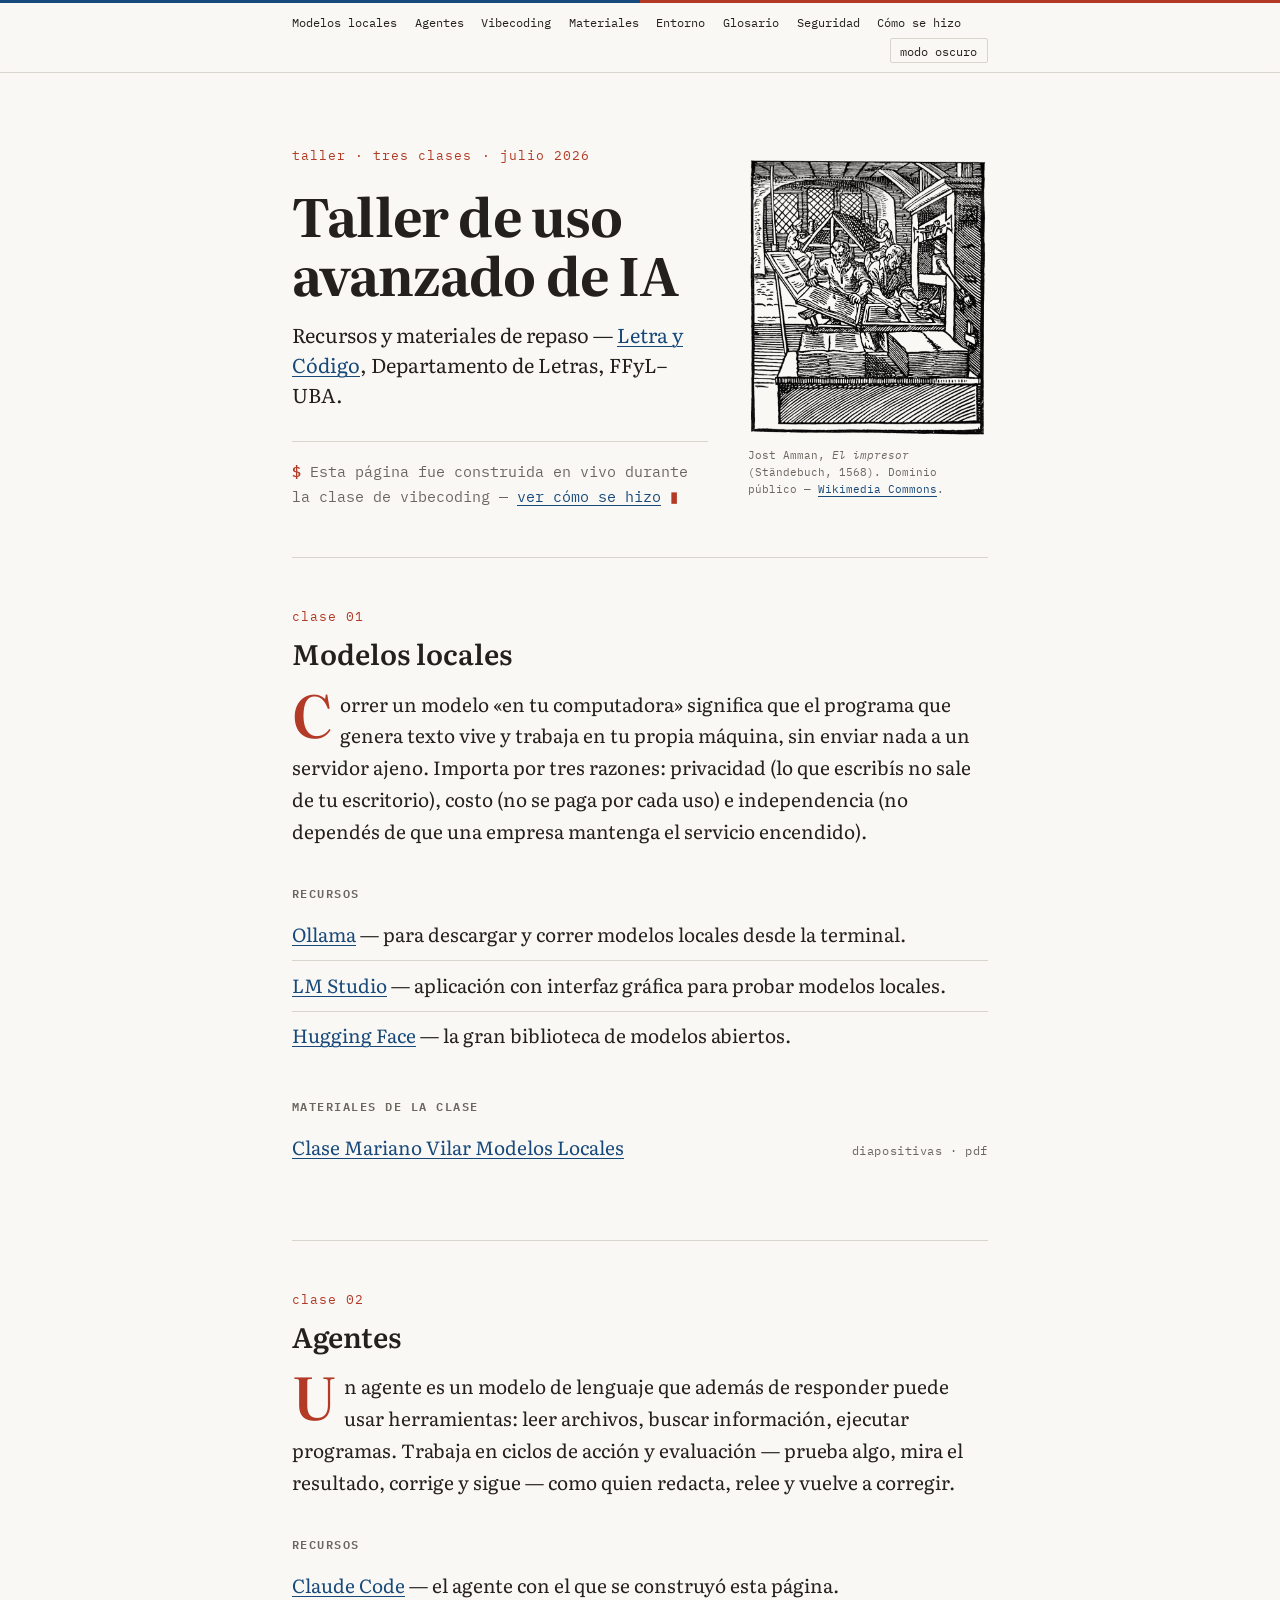
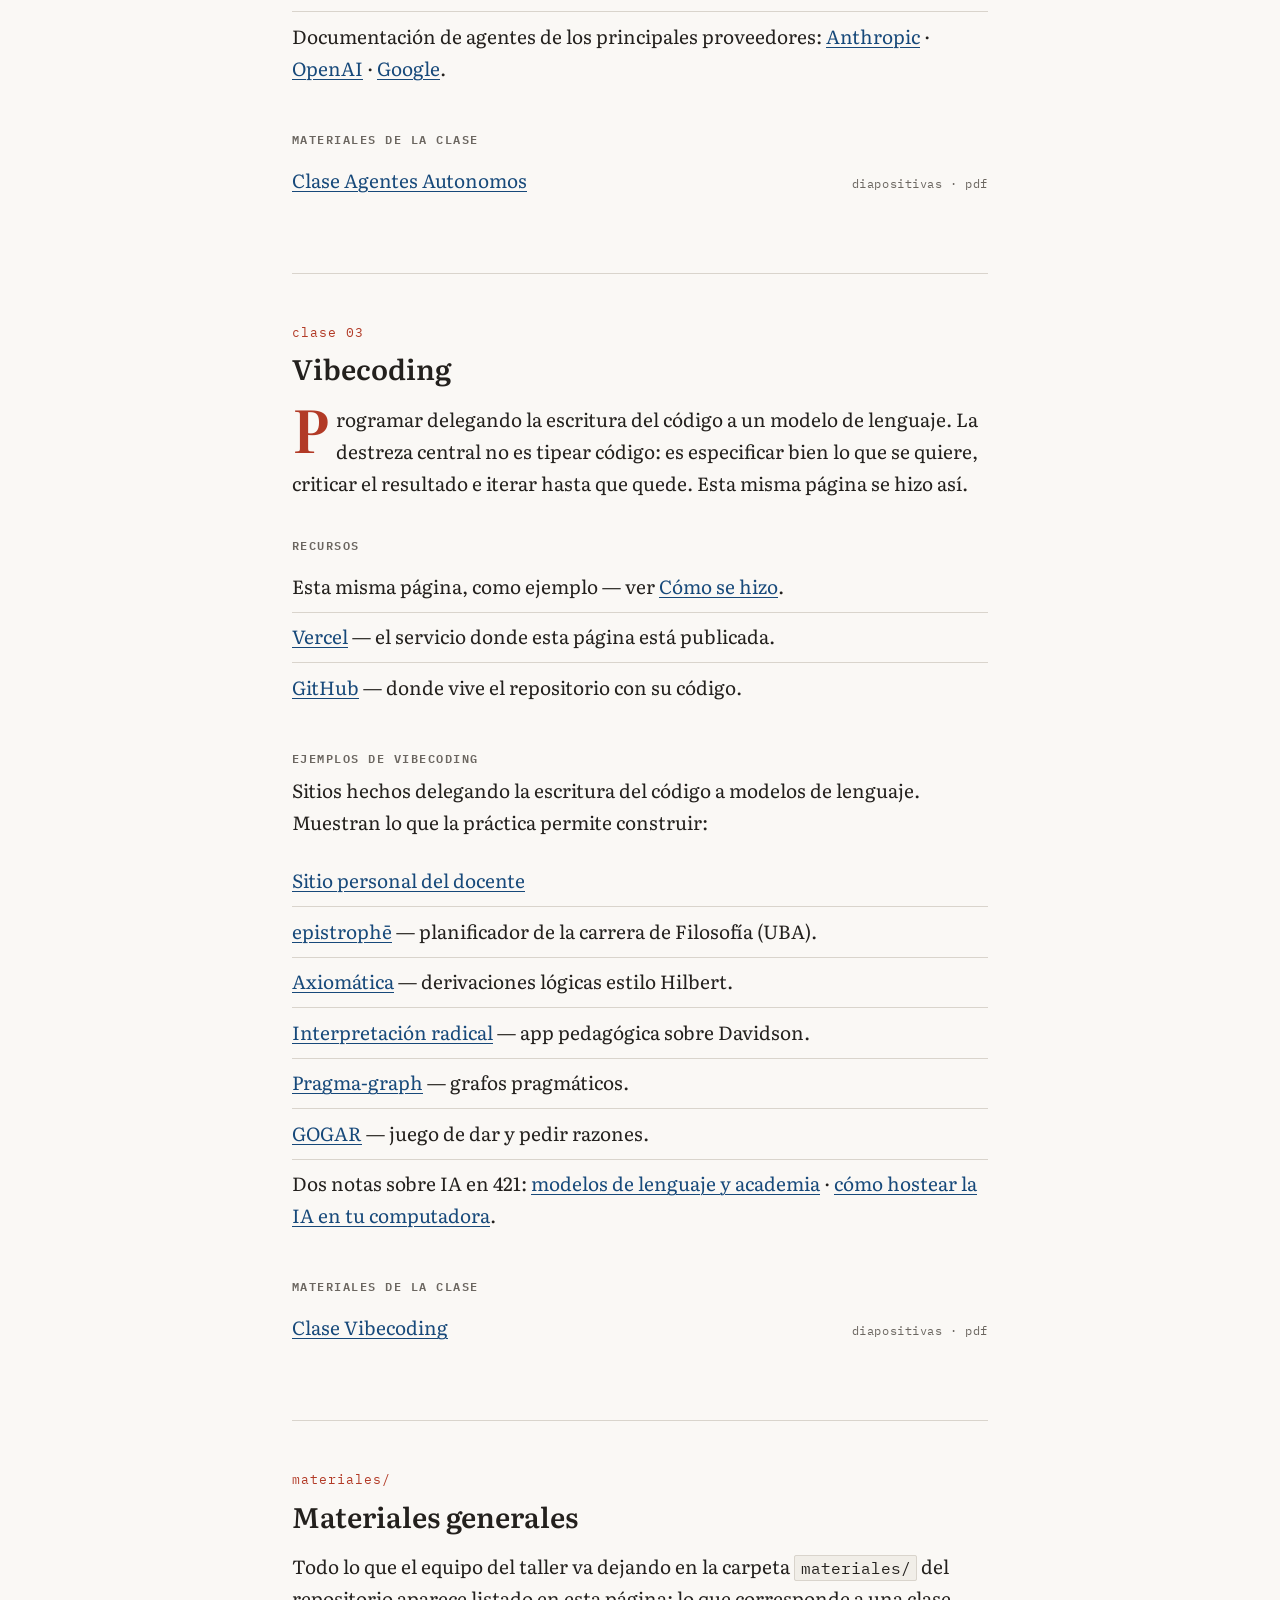
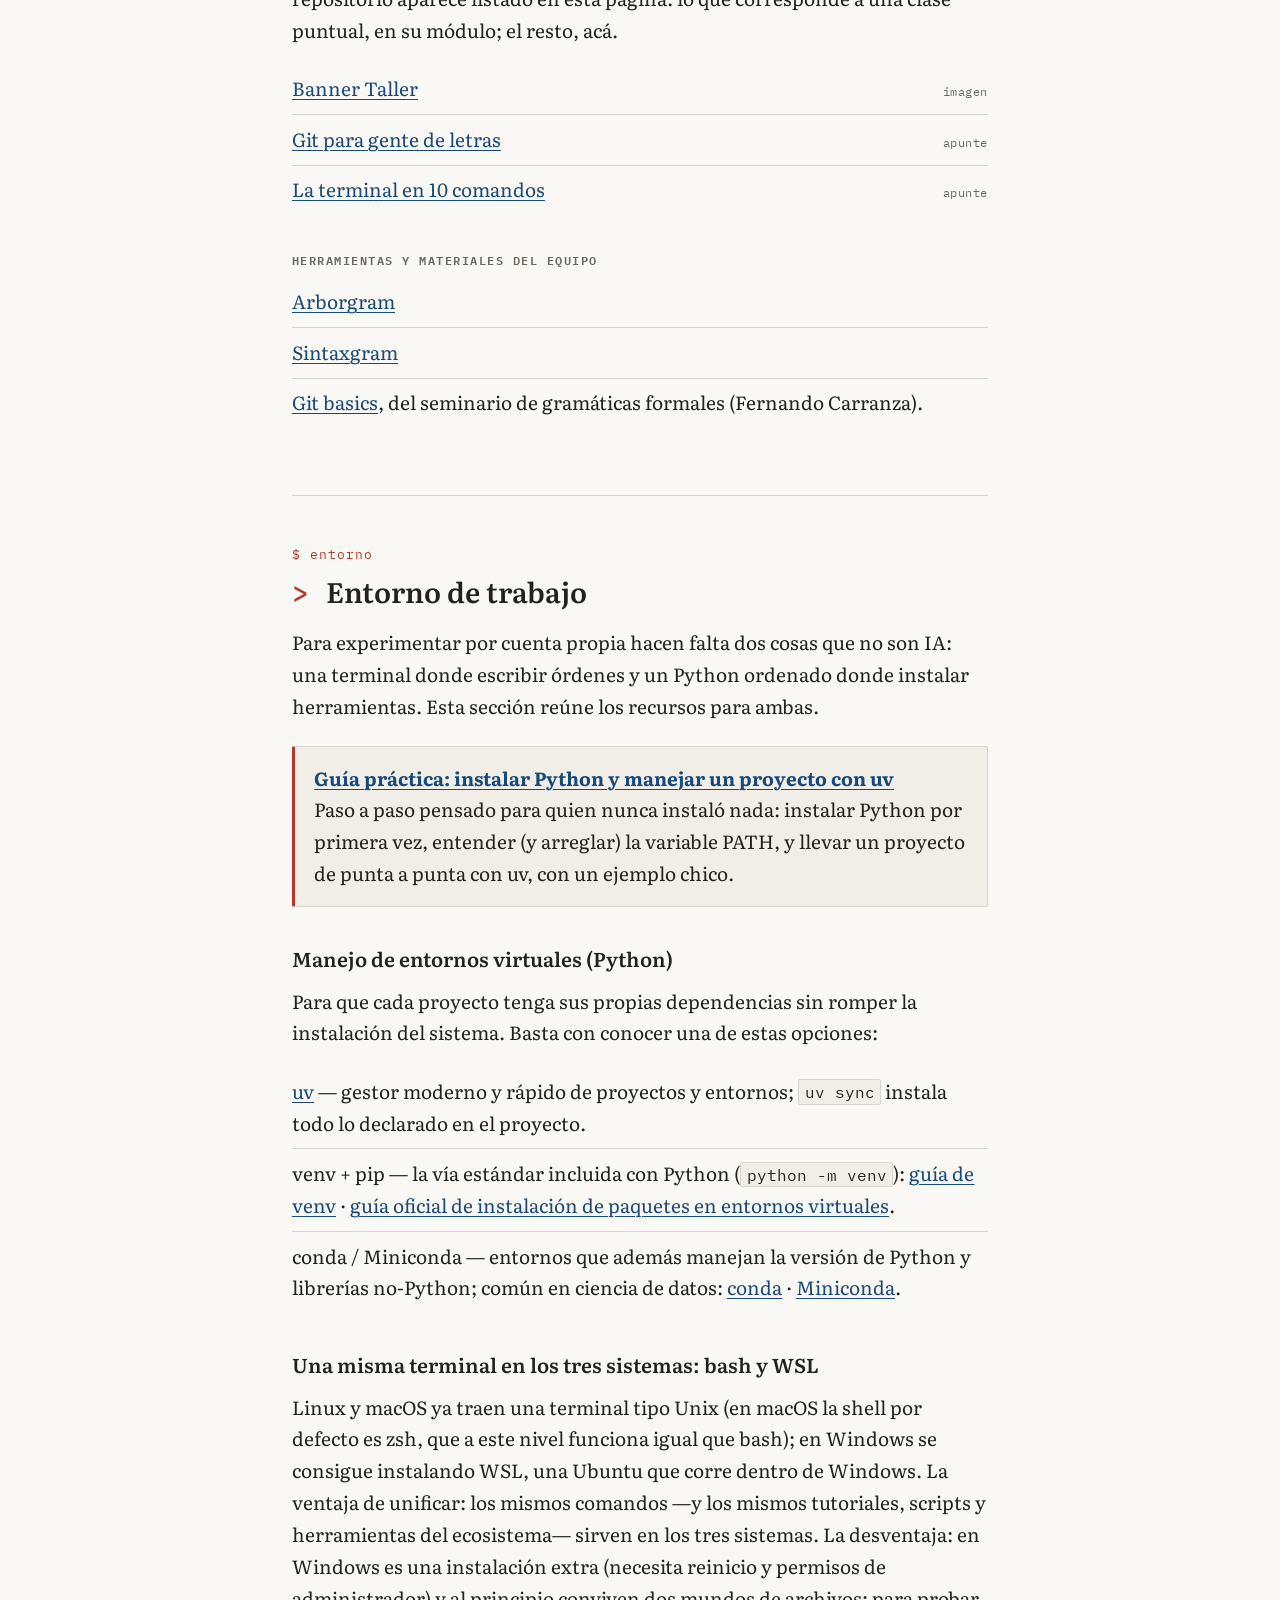
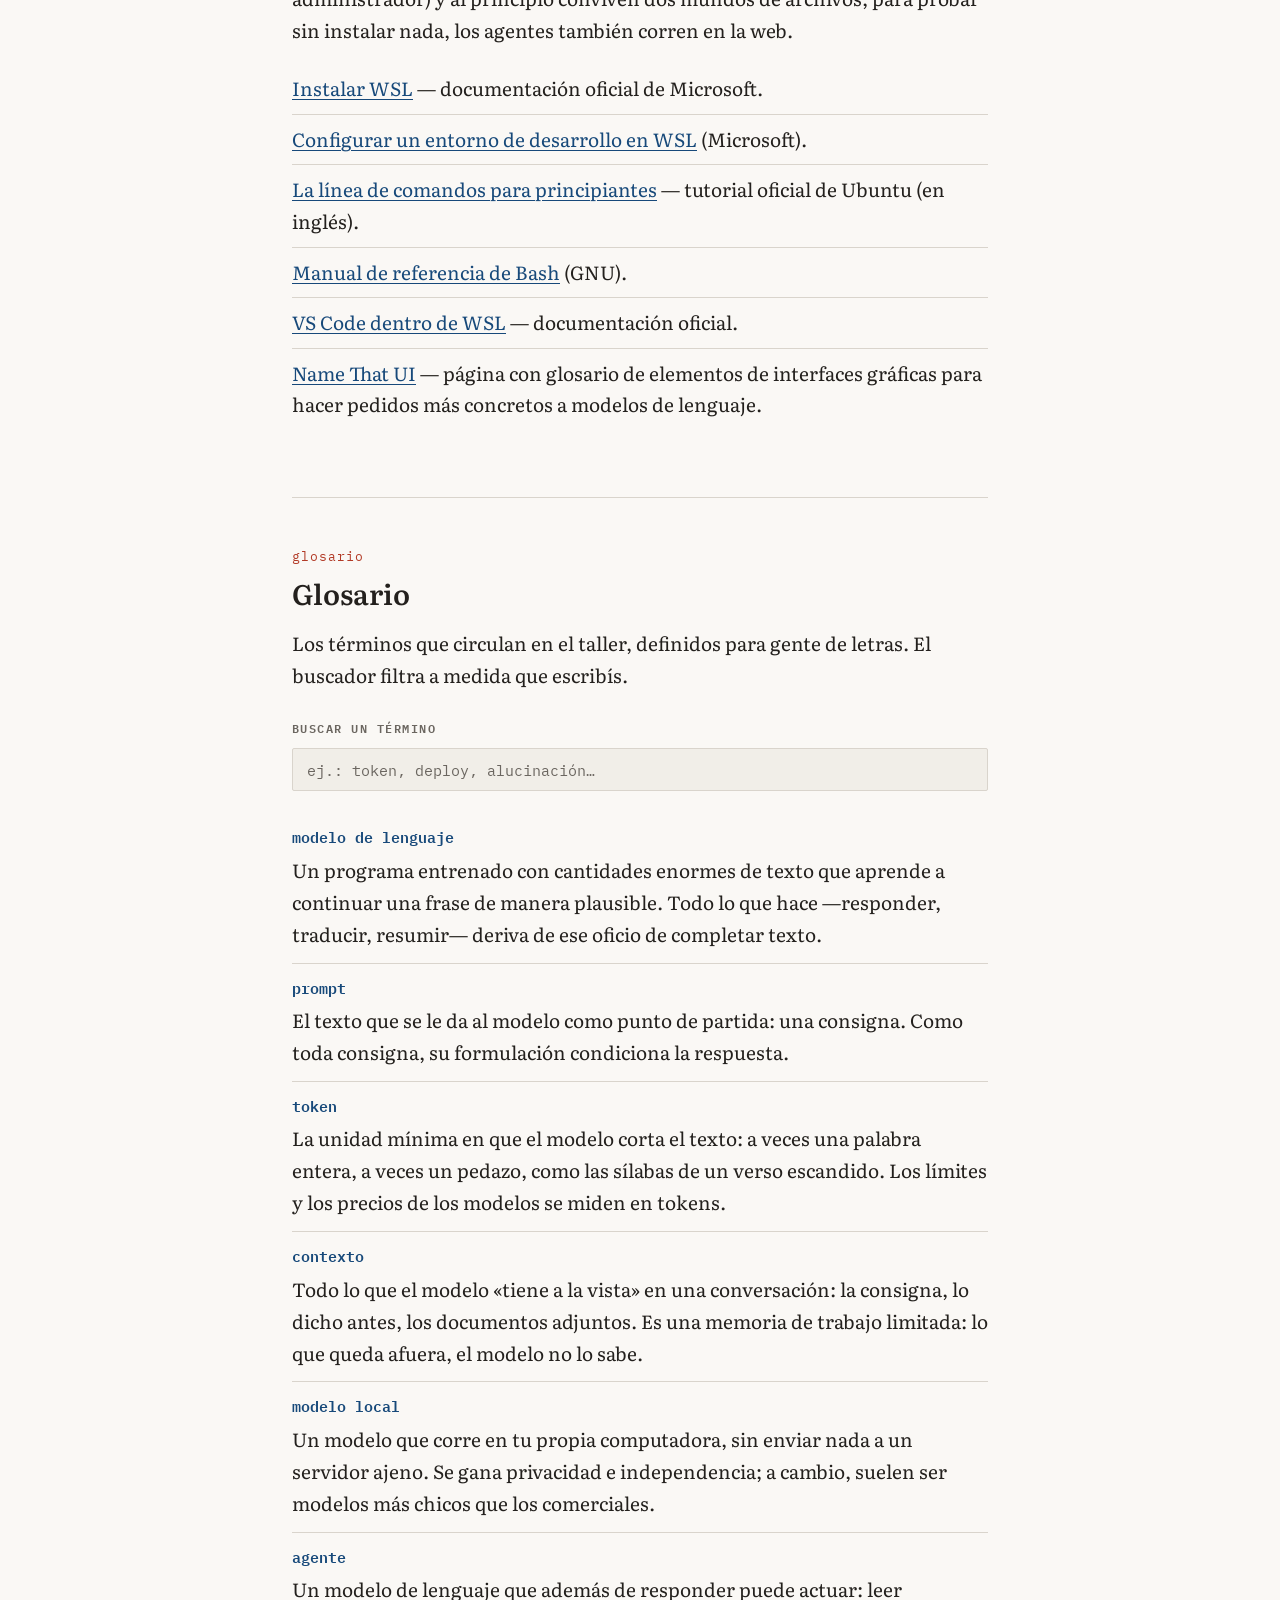
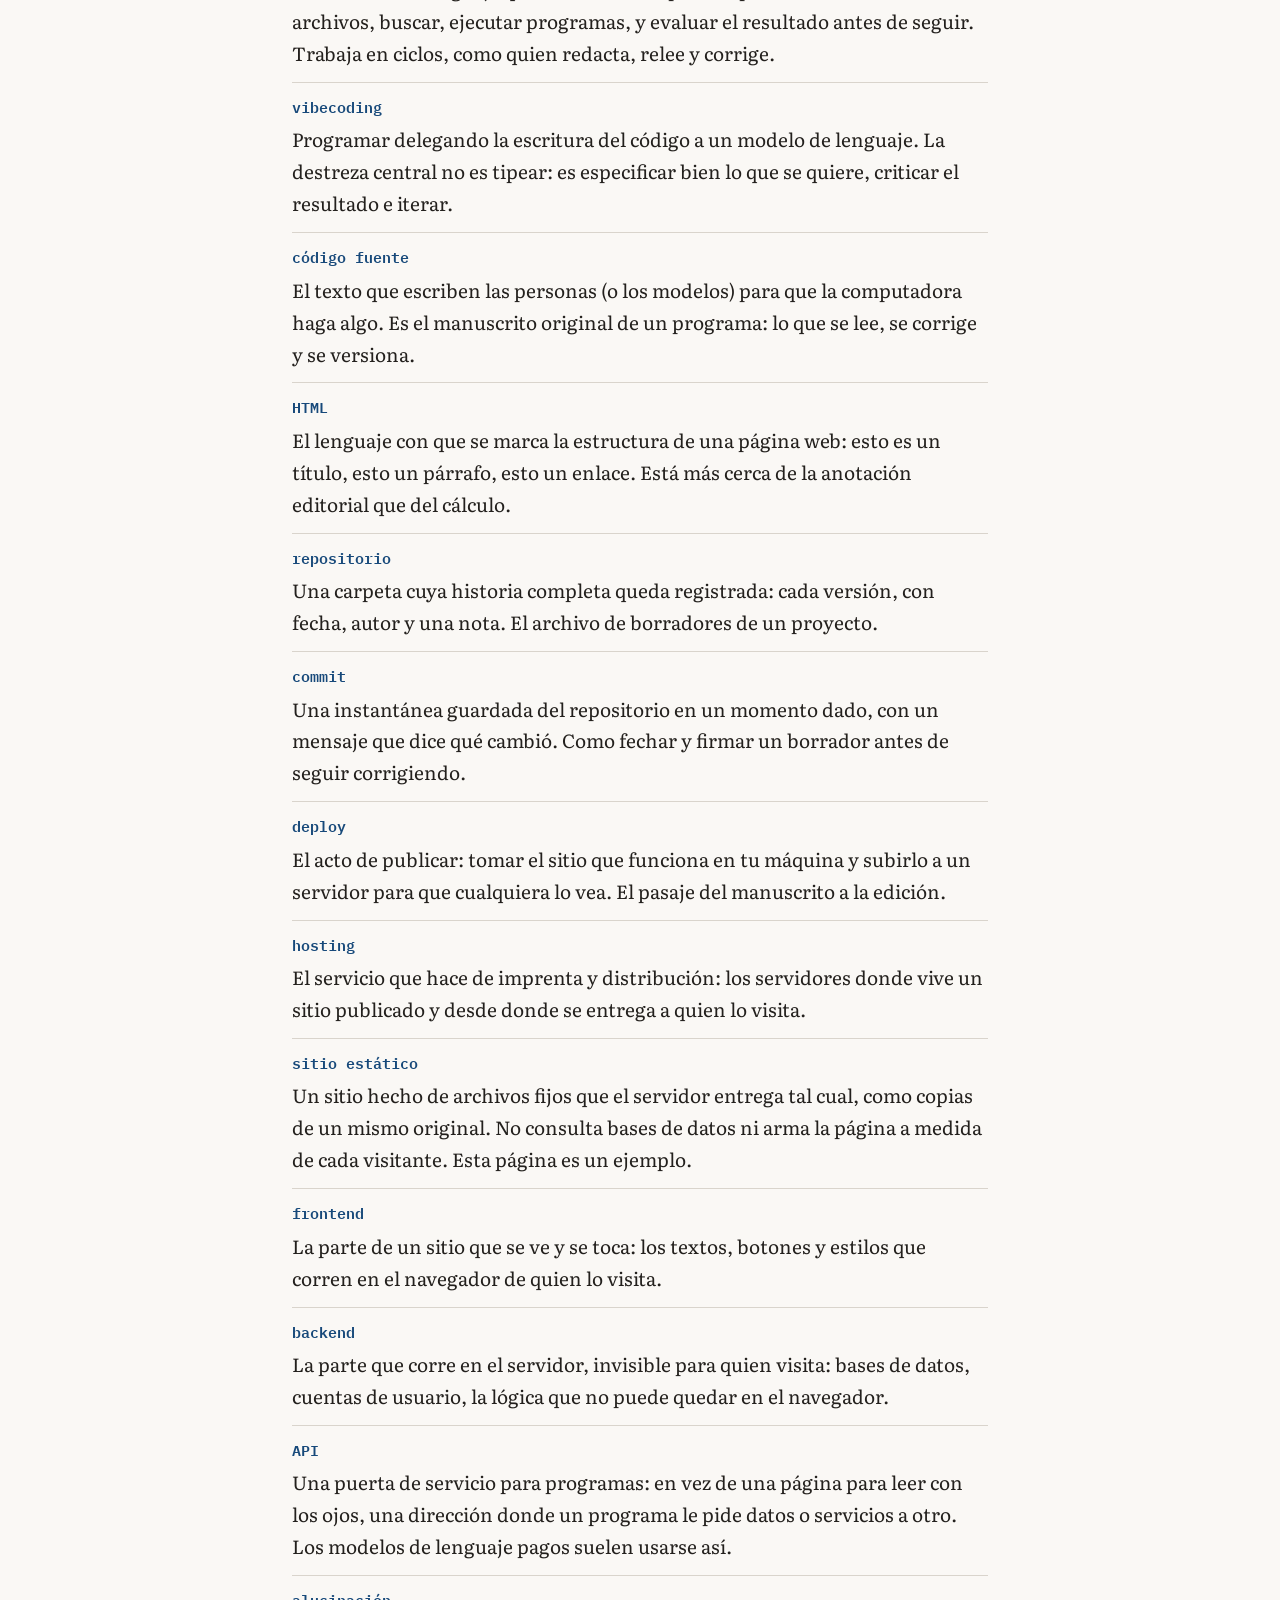
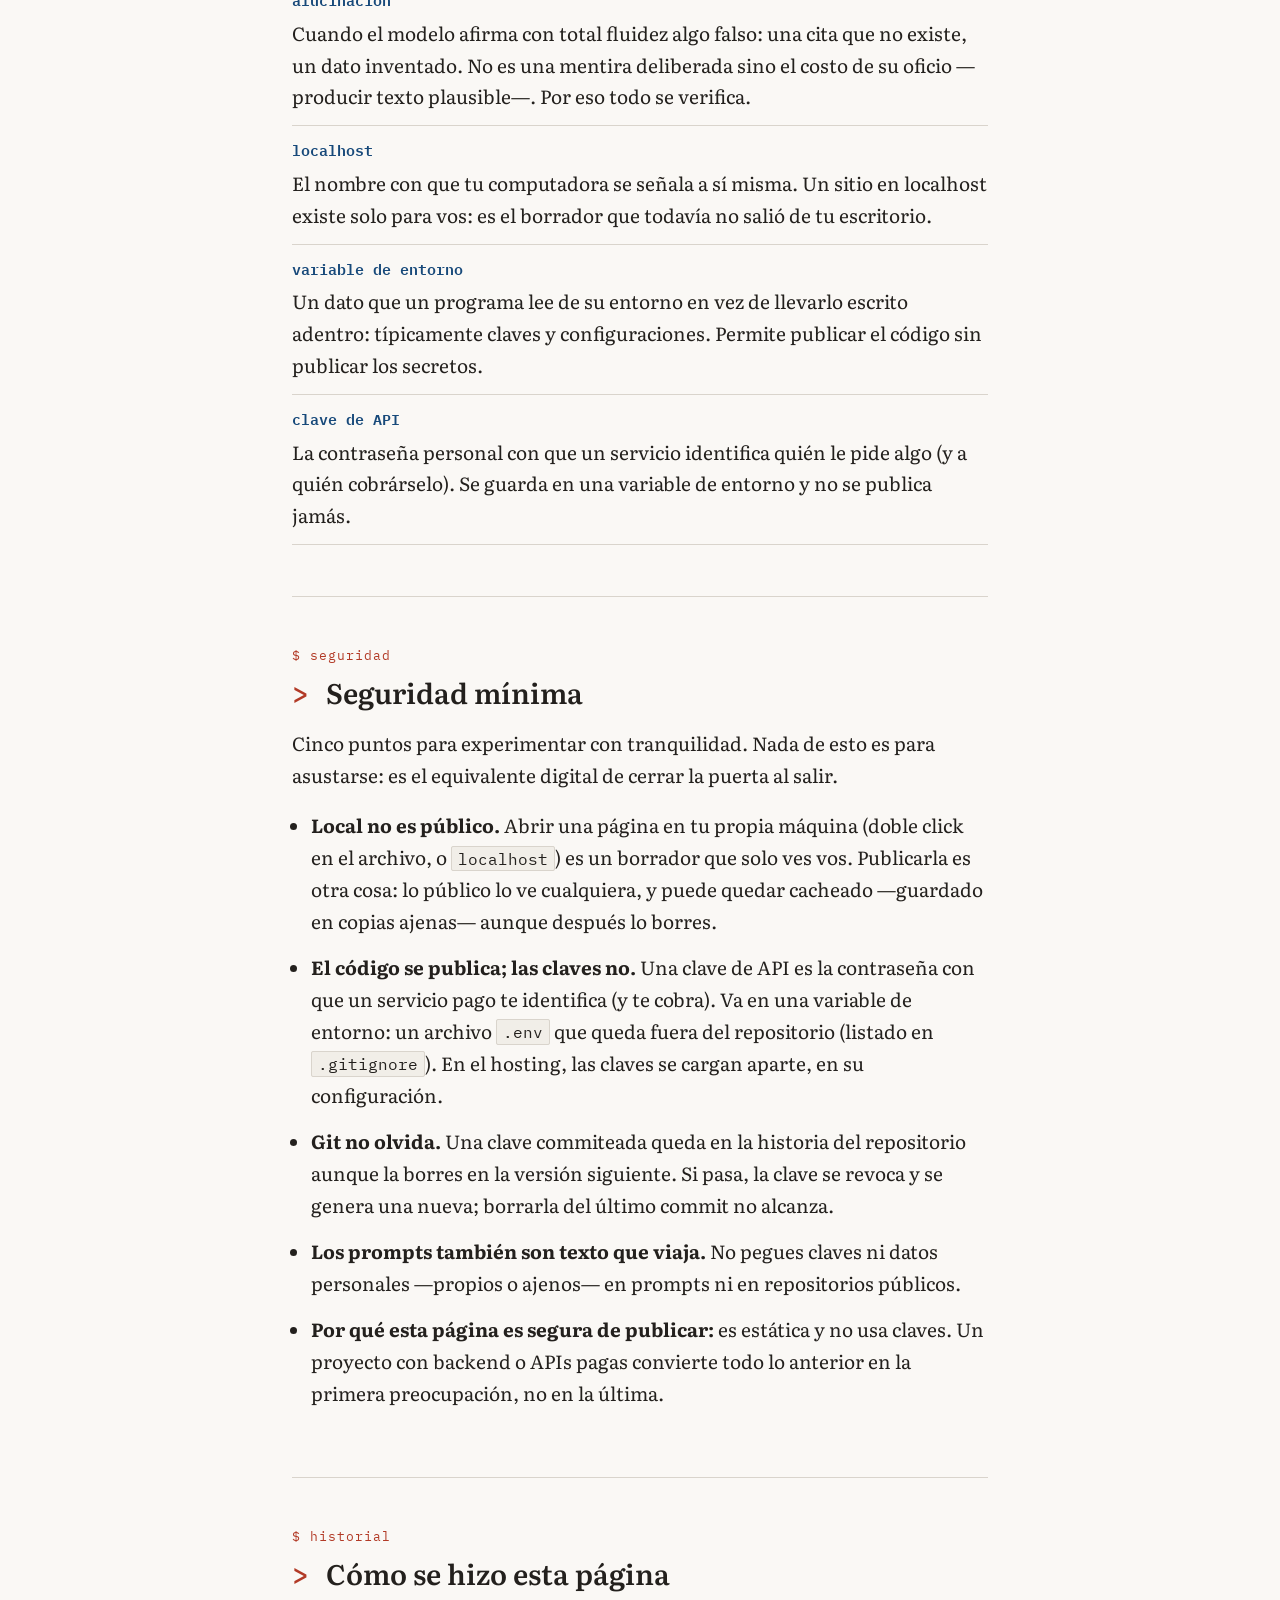
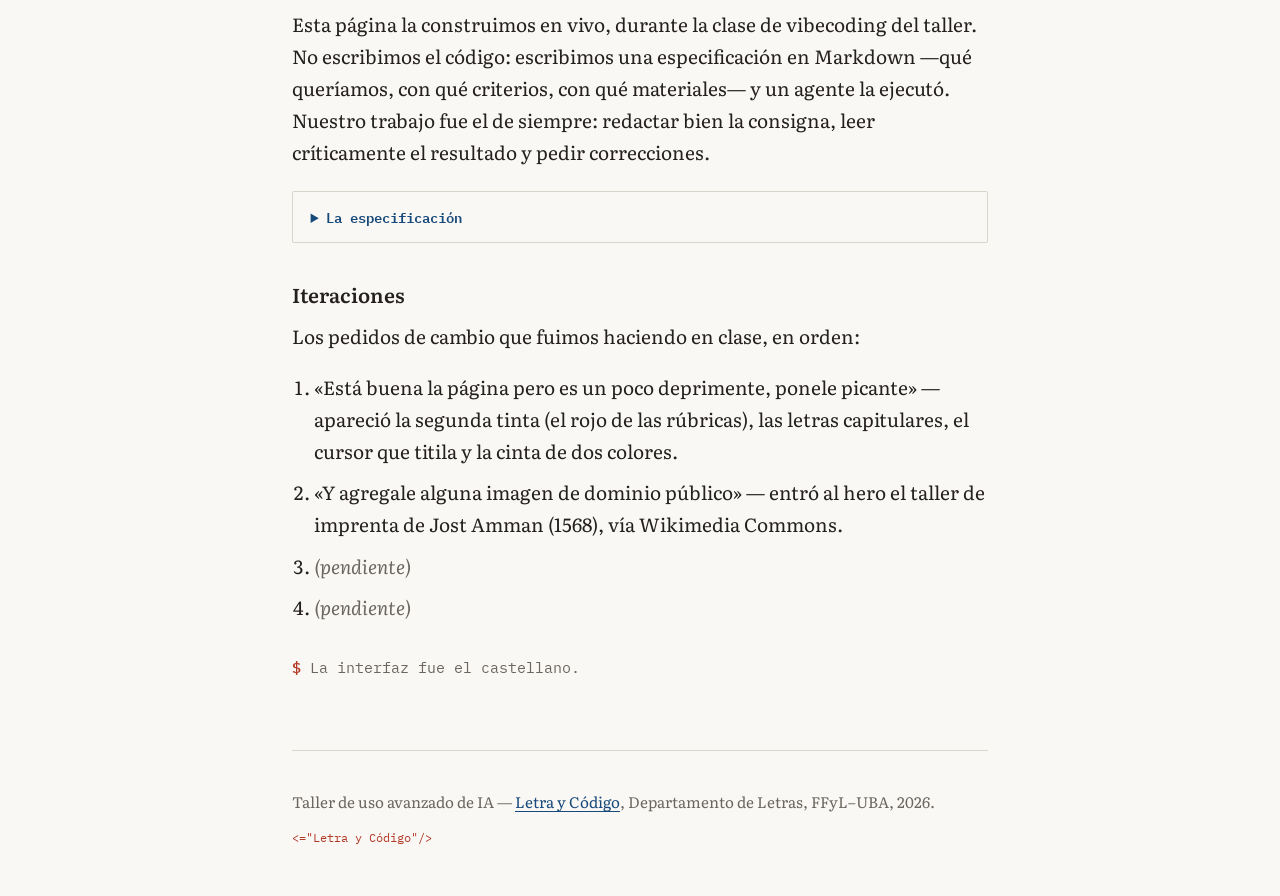
==== index.html @ 163d4f66 "Segunda tinta, capitulares y lámina de Jost Amman en el hero Iteraciones de la clase: rojo rúbrica c" ====
<!DOCTYPE html>
<!-- ============================================================
     Taller de uso avanzado de IA — Letra y Código (FFyL–UBA)
     Página de repaso construida en vivo durante la clase de
     vibecoding. El código está comentado en castellano porque
     sus lectores son estudiantes del taller.
     ============================================================ -->
<html lang="es-AR">
<head>
  <meta charset="UTF-8">
  <meta name="viewport" content="width=device-width, initial-scale=1.0">
  <title>Taller de uso avanzado de IA — Letra y Código</title>
  <meta name="description" content="Recursos y materiales de repaso del Taller de uso avanzado de IA — Letra y Código, Departamento de Letras, FFyL–UBA.">

  <!-- Tipografías: Literata (serif de lectura) + IBM Plex Mono
       (voz de máquina). Si no cargan, hay pilas de reserva del
       sistema definidas en estilos.css -->
  <link rel="preconnect" href="https://fonts.googleapis.com">
  <link rel="preconnect" href="https://fonts.gstatic.com" crossorigin>
  <link href="https://fonts.googleapis.com/css2?family=IBM+Plex+Mono:wght@400;500;600&family=Literata:ital,opsz,wght@0,7..72,400;0,7..72,600;0,7..72,700;1,7..72,400&display=swap" rel="stylesheet">

  <link rel="icon" href="data:image/svg+xml,%3Csvg xmlns='http://www.w3.org/2000/svg' viewBox='0 0 32 32'%3E%3Crect width='32' height='32' fill='%2317497a'/%3E%3Ctext x='16' y='23' font-family='monospace' font-size='20' fill='%23faf8f5' text-anchor='middle'%3E%24%3C/text%3E%3C/svg%3E">
  <link rel="stylesheet" href="estilos.css">

  <!-- Aplica el tema guardado ANTES de pintar la página, para que
       no haya un destello del tema equivocado al cargar -->
  <script>
    (function () {
      var tema = null;
      try { tema = localStorage.getItem("tema"); } catch (e) {}
      if (tema === "claro" || tema === "oscuro") {
        document.documentElement.setAttribute("data-tema", tema);
      }
    })();
  </script>
</head>
<body>

  <!-- Enlace de accesibilidad: salta la navegación con teclado -->
  <a class="salto-contenido" href="#modelos-locales">Saltar al contenido</a>

  <!-- ==================== Navegación fija ==================== -->
  <nav class="navegacion" aria-label="Secciones de la página">
    <div class="navegacion-interior">
      <a href="#modelos-locales">Modelos locales</a>
      <a href="#agentes">Agentes</a>
      <a href="#vibecoding">Vibecoding</a>
      <a href="#materiales">Materiales</a>
      <a href="#entorno">Entorno</a>
      <a href="#glosario">Glosario</a>
      <a href="#seguridad">Seguridad</a>
      <a href="#como-se-hizo">Cómo se hizo</a>
      <!-- El botón alterna claro/oscuro; script.js le pone el rótulo -->
      <button class="boton-tema" id="boton-tema" type="button" aria-label="Cambiar entre modo claro y oscuro">modo</button>
    </div>
  </nav>

  <div class="contenido">

    <!-- ==================== Encabezado ==================== -->
    <header class="hero">
      <div class="hero-texto">
        <p class="hero-etiqueta">taller · tres clases · julio 2026</p>
        <h1>Taller de uso avanzado de IA</h1>
        <p class="hero-subtitulo">
          Recursos y materiales de repaso —
          <a href="https://letras.filo.uba.ar/letra-y-c%C3%B3digo">Letra y Código</a>,
          Departamento de Letras, FFyL–UBA.
        </p>
        <p class="hero-prompt">
          <span class="signo" aria-hidden="true">$&nbsp;</span>Esta página fue construida en vivo durante la clase de vibecoding —
          <a href="#como-se-hizo">ver cómo se hizo</a>
          <span class="cursor" aria-hidden="true">▮</span>
        </p>
      </div>
      <!-- La lámina: un taller de imprenta del siglo XVI. Otros que
           también delegaban la escritura en una máquina. -->
      <figure class="hero-lamina">
        <img
          src="imagenes/imprenta-jost-amman-1568.png"
          alt="Grabado en madera de 1568: cuatro operarios trabajan en un taller de imprenta alrededor de una prensa de tipos móviles."
          width="751" height="879">
        <figcaption>
          Jost Amman, <em>El impresor</em> (Ständebuch, 1568). Dominio público —
          <a href="https://commons.wikimedia.org/wiki/File:Buchdrucker-1568.png">Wikimedia Commons</a>.
        </figcaption>
      </figure>
    </header>

    <main>

      <!-- ==================== Clase 01: Modelos locales ==================== -->
      <section id="modelos-locales" aria-labelledby="titulo-modelos-locales">
        <p class="ceja">clase 01</p>
        <h2 id="titulo-modelos-locales">Modelos locales</h2>
        <p class="intro-modulo">
          Correr un modelo «en tu computadora» significa que el programa que genera
          texto vive y trabaja en tu propia máquina, sin enviar nada a un servidor
          ajeno. Importa por tres razones: privacidad (lo que escribís no sale de tu
          escritorio), costo (no se paga por cada uso) e independencia (no dependés
          de que una empresa mantenga el servicio encendido).
        </p>

        <h3 class="subtitulo-lista">Recursos</h3>
        <ul class="lista-recursos">
          <li><a href="https://ollama.com">Ollama</a> — para descargar y correr modelos locales desde la terminal.</li>
          <li><a href="https://lmstudio.ai">LM Studio</a> — aplicación con interfaz gráfica para probar modelos locales.</li>
          <li><a href="https://huggingface.co">Hugging Face</a> — la gran biblioteca de modelos abiertos.</li>
        </ul>

        <!-- Los materiales de esta clase los inserta generar-materiales.js -->
        <!-- materiales:modelos-locales:inicio -->
        <h3 class="subtitulo-lista">Materiales de la clase</h3>
        <ul class="lista-materiales">
          <li class="material"><a href="materiales/diapositivas/1.clase-mariano-vilar-modelos-locales.pdf">Clase Mariano Vilar Modelos Locales</a><span class="material-tipo">diapositivas · pdf</span></li>
        </ul>
        <!-- materiales:modelos-locales:fin -->
      </section>

      <!-- ==================== Clase 02: Agentes ==================== -->
      <section id="agentes" aria-labelledby="titulo-agentes">
        <p class="ceja">clase 02</p>
        <h2 id="titulo-agentes">Agentes</h2>
        <p class="intro-modulo">
          Un agente es un modelo de lenguaje que además de responder puede usar
          herramientas: leer archivos, buscar información, ejecutar programas.
          Trabaja en ciclos de acción y evaluación — prueba algo, mira el resultado,
          corrige y sigue — como quien redacta, relee y vuelve a corregir.
        </p>

        <h3 class="subtitulo-lista">Recursos</h3>
        <ul class="lista-recursos">
          <li><a href="https://claude.com/claude-code">Claude Code</a> — el agente con el que se construyó esta página.</li>
          <li>Documentación de agentes de los principales proveedores:
            <a href="https://docs.claude.com">Anthropic</a> ·
            <a href="https://platform.openai.com/docs">OpenAI</a> ·
            <a href="https://ai.google.dev">Google</a>.
          </li>
        </ul>

        <!-- materiales:agentes:inicio -->
        <h3 class="subtitulo-lista">Materiales de la clase</h3>
        <ul class="lista-materiales">
          <li class="material"><a href="materiales/diapositivas/2.clase-agentes-autonomos.pdf">Clase Agentes Autonomos</a><span class="material-tipo">diapositivas · pdf</span></li>
        </ul>
        <!-- materiales:agentes:fin -->
      </section>

      <!-- ==================== Clase 03: Vibecoding ==================== -->
      <section id="vibecoding" aria-labelledby="titulo-vibecoding">
        <p class="ceja">clase 03</p>
        <h2 id="titulo-vibecoding">Vibecoding</h2>
        <p class="intro-modulo">
          Programar delegando la escritura del código a un modelo de lenguaje.
          La destreza central no es tipear código: es especificar bien lo que se
          quiere, criticar el resultado e iterar hasta que quede. Esta misma página
          se hizo así.
        </p>

        <h3 class="subtitulo-lista">Recursos</h3>
        <ul class="lista-recursos">
          <li>Esta misma página, como ejemplo — ver <a href="#como-se-hizo">Cómo se hizo</a>.</li>
          <li><a href="https://vercel.com">Vercel</a> — el servicio donde esta página está publicada.</li>
          <li><a href="https://github.com">GitHub</a> — donde vive el repositorio con su código.</li>
        </ul>

        <!-- Ejemplos tomados de recursos.md, con sus descripciones textuales -->
        <h3 class="subtitulo-lista">Ejemplos de vibecoding</h3>
        <p>Sitios hechos delegando la escritura del código a modelos de lenguaje. Muestran lo que la práctica permite construir:</p>
        <ul class="lista-recursos">
          <li><a href="https://maurosantelli.com.ar">Sitio personal del docente</a></li>
          <li><a href="https://epistrophe-uba.vercel.app">epistrophē</a> — planificador de la carrera de Filosofía (UBA).</li>
          <li><a href="https://axiomatica.netlify.app">Axiomática</a> — derivaciones lógicas estilo Hilbert.</li>
          <li><a href="https://radical-interpretation.netlify.app">Interpretación radical</a> — app pedagógica sobre Davidson.</li>
          <li><a href="https://pragma-graph.netlify.app">Pragma-graph</a> — grafos pragmáticos.</li>
          <li><a href="https://gogar-web.vercel.app">GOGAR</a> — juego de dar y pedir razones.</li>
          <li>Dos notas sobre IA en 421:
            <a href="https://www.421.news/es/chat-modelos-lenguaje-academia-llm/">modelos de lenguaje y academia</a> ·
            <a href="https://www.421.news/es/como-hostear-la-ia-computadora/">cómo hostear la IA en tu computadora</a>.
          </li>
        </ul>

        <!-- materiales:vibecoding:inicio -->
        <h3 class="subtitulo-lista">Materiales de la clase</h3>
        <ul class="lista-materiales">
          <li class="material"><a href="materiales/diapositivas/3.clase-vibecoding.pdf">Clase Vibecoding</a><span class="material-tipo">diapositivas · pdf</span></li>
        </ul>
        <!-- materiales:vibecoding:fin -->
      </section>

      <!-- ==================== Materiales generales ==================== -->
      <section id="materiales" aria-labelledby="titulo-materiales">
        <p class="ceja">materiales/</p>
        <h2 id="titulo-materiales">Materiales generales</h2>
        <p>
          Todo lo que el equipo del taller va dejando en la carpeta
          <code>materiales/</code> del repositorio aparece listado en esta página:
          lo que corresponde a una clase puntual, en su módulo; el resto, acá.
        </p>

        <!-- materiales:generales:inicio -->
        <ul class="lista-materiales">
          <li class="material"><a href="materiales/banner-taller.jpeg">Banner Taller</a><span class="material-tipo">imagen</span></li>
          <li class="material"><a href="materiales/git-para-gente-de-letras.html">Git para gente de letras</a><span class="material-tipo">apunte</span></li>
          <li class="material"><a href="materiales/terminal-10-comandos.html">La terminal en 10 comandos</a><span class="material-tipo">apunte</span></li>
        </ul>
        <!-- materiales:generales:fin -->

        <!-- Enlaces de "Herramientas y materiales del equipo" (recursos.md) -->
        <h3 class="subtitulo-lista">Herramientas y materiales del equipo</h3>
        <ul class="lista-recursos">
          <!-- Arborgram va en http a propósito: el https no responde -->
          <li><a href="http://arborgram.pablo.ar">Arborgram</a></li>
          <li><a href="https://sintaxgram.pablozd.ar">Sintaxgram</a></li>
          <li><a href="https://fernandocar86.github.io/seminario-gramaticas-formales/Clase-02/git-basics.html">Git basics</a>, del seminario de gramáticas formales (Fernando Carranza).</li>
        </ul>
      </section>

      <!-- ==================== Entorno de trabajo ==================== -->
      <section id="entorno" aria-labelledby="titulo-entorno">
        <p class="ceja">$ entorno</p>
        <h2 id="titulo-entorno"><span class="motivo" aria-hidden="true">&gt;&nbsp;</span>Entorno de trabajo</h2>
        <p>
          Para experimentar por cuenta propia hacen falta dos cosas que no son
          IA: una terminal donde escribir órdenes y un Python ordenado donde
          instalar herramientas. Esta sección reúne los recursos para ambas.
        </p>

        <div class="destacado">
          <p>
            <strong><a href="guia-python.html">Guía práctica: instalar Python y manejar un proyecto con uv</a></strong><br>
            Paso a paso pensado para quien nunca instaló nada: instalar Python por
            primera vez, entender (y arreglar) la variable PATH, y llevar un
            proyecto de punta a punta con uv, con un ejemplo chico.
          </p>
        </div>

        <h3>Manejo de entornos virtuales (Python)</h3>
        <p>Para que cada proyecto tenga sus propias dependencias sin romper la instalación del sistema. Basta con conocer una de estas opciones:</p>
        <ul class="lista-recursos">
          <li><a href="https://docs.astral.sh/uv/">uv</a> — gestor moderno y rápido de proyectos y entornos; <code>uv sync</code> instala todo lo declarado en el proyecto.</li>
          <li>venv + pip — la vía estándar incluida con Python (<code>python -m venv</code>):
            <a href="https://docs.python.org/3/library/venv.html">guía de venv</a> ·
            <a href="https://packaging.python.org/en/latest/guides/installing-using-pip-and-virtual-environments/">guía oficial de instalación de paquetes en entornos virtuales</a>.
          </li>
          <li>conda / Miniconda — entornos que además manejan la versión de Python y librerías no-Python; común en ciencia de datos:
            <a href="https://docs.conda.io/en/latest/">conda</a> ·
            <a href="https://www.anaconda.com/docs/getting-started/miniconda/main">Miniconda</a>.
          </li>
        </ul>

        <h3>Una misma terminal en los tres sistemas: bash y WSL</h3>
        <p>
          Linux y macOS ya traen una terminal tipo Unix (en macOS la shell por
          defecto es zsh, que a este nivel funciona igual que bash); en Windows se
          consigue instalando WSL, una Ubuntu que corre dentro de Windows. La
          ventaja de unificar: los mismos comandos —y los mismos tutoriales,
          scripts y herramientas del ecosistema— sirven en los tres sistemas. La
          desventaja: en Windows es una instalación extra (necesita reinicio y
          permisos de administrador) y al principio conviven dos mundos de
          archivos; para probar sin instalar nada, los agentes también corren en
          la web.
        </p>
        <ul class="lista-recursos">
          <li><a href="https://learn.microsoft.com/es-es/windows/wsl/install">Instalar WSL</a> — documentación oficial de Microsoft.</li>
          <li><a href="https://learn.microsoft.com/es-es/windows/wsl/setup/environment">Configurar un entorno de desarrollo en WSL</a> (Microsoft).</li>
          <li><a href="https://ubuntu.com/tutorials/command-line-for-beginners">La línea de comandos para principiantes</a> — tutorial oficial de Ubuntu (en inglés).</li>
          <li><a href="https://www.gnu.org/software/bash/manual/">Manual de referencia de Bash</a> (GNU).</li>
          <li><a href="https://code.visualstudio.com/docs/remote/wsl">VS Code dentro de WSL</a> — documentación oficial.</li>
          <li><a href="https://namethatui.com/">Name That UI</a> — página con glosario de elementos de interfaces gráficas para hacer pedidos más concretos a modelos de lenguaje.</li>
        </ul>
      </section>

      <!-- ==================== Glosario ==================== -->
      <section id="glosario" aria-labelledby="titulo-glosario">
        <p class="ceja">glosario</p>
        <h2 id="titulo-glosario">Glosario</h2>
        <p>
          Los términos que circulan en el taller, definidos para gente de letras.
          El buscador filtra a medida que escribís.
        </p>

        <!-- Buscador: el filtrado en vivo lo hace script.js -->
        <label for="buscador-glosario" class="subtitulo-lista">Buscar un término</label>
        <input
          type="search"
          id="buscador-glosario"
          class="buscador-glosario"
          placeholder="ej.: token, deploy, alucinación…"
          autocomplete="off">

        <!-- ============================================================
             PARA AGREGAR UN TÉRMINO NUEVO durante la clase:
             copiá un bloque <div class="termino"> completo, pegalo donde
             corresponda y editá el <dt> (término) y el <dd> (definición).
             No hace falta tocar nada más: el buscador lo toma solo.
             ============================================================ -->
        <div class="glosario" id="lista-glosario">
          <dl>
            <div class="termino">
              <dt>modelo de lenguaje</dt>
              <dd>Un programa entrenado con cantidades enormes de texto que aprende a continuar una frase de manera plausible. Todo lo que hace —responder, traducir, resumir— deriva de ese oficio de completar texto.</dd>
            </div>
            <div class="termino">
              <dt>prompt</dt>
              <dd>El texto que se le da al modelo como punto de partida: una consigna. Como toda consigna, su formulación condiciona la respuesta.</dd>
            </div>
            <div class="termino">
              <dt>token</dt>
              <dd>La unidad mínima en que el modelo corta el texto: a veces una palabra entera, a veces un pedazo, como las sílabas de un verso escandido. Los límites y los precios de los modelos se miden en tokens.</dd>
            </div>
            <div class="termino">
              <dt>contexto</dt>
              <dd>Todo lo que el modelo «tiene a la vista» en una conversación: la consigna, lo dicho antes, los documentos adjuntos. Es una memoria de trabajo limitada: lo que queda afuera, el modelo no lo sabe.</dd>
            </div>
            <div class="termino">
              <dt>modelo local</dt>
              <dd>Un modelo que corre en tu propia computadora, sin enviar nada a un servidor ajeno. Se gana privacidad e independencia; a cambio, suelen ser modelos más chicos que los comerciales.</dd>
            </div>
            <div class="termino">
              <dt>agente</dt>
              <dd>Un modelo de lenguaje que además de responder puede actuar: leer archivos, buscar, ejecutar programas, y evaluar el resultado antes de seguir. Trabaja en ciclos, como quien redacta, relee y corrige.</dd>
            </div>
            <div class="termino">
              <dt>vibecoding</dt>
              <dd>Programar delegando la escritura del código a un modelo de lenguaje. La destreza central no es tipear: es especificar bien lo que se quiere, criticar el resultado e iterar.</dd>
            </div>
            <div class="termino">
              <dt>código fuente</dt>
              <dd>El texto que escriben las personas (o los modelos) para que la computadora haga algo. Es el manuscrito original de un programa: lo que se lee, se corrige y se versiona.</dd>
            </div>
            <div class="termino">
              <dt>HTML</dt>
              <dd>El lenguaje con que se marca la estructura de una página web: esto es un título, esto un párrafo, esto un enlace. Está más cerca de la anotación editorial que del cálculo.</dd>
            </div>
            <div class="termino">
              <dt>repositorio</dt>
              <dd>Una carpeta cuya historia completa queda registrada: cada versión, con fecha, autor y una nota. El archivo de borradores de un proyecto.</dd>
            </div>
            <div class="termino">
              <dt>commit</dt>
              <dd>Una instantánea guardada del repositorio en un momento dado, con un mensaje que dice qué cambió. Como fechar y firmar un borrador antes de seguir corrigiendo.</dd>
            </div>
            <div class="termino">
              <dt>deploy</dt>
              <dd>El acto de publicar: tomar el sitio que funciona en tu máquina y subirlo a un servidor para que cualquiera lo vea. El pasaje del manuscrito a la edición.</dd>
            </div>
            <div class="termino">
              <dt>hosting</dt>
              <dd>El servicio que hace de imprenta y distribución: los servidores donde vive un sitio publicado y desde donde se entrega a quien lo visita.</dd>
            </div>
            <div class="termino">
              <dt>sitio estático</dt>
              <dd>Un sitio hecho de archivos fijos que el servidor entrega tal cual, como copias de un mismo original. No consulta bases de datos ni arma la página a medida de cada visitante. Esta página es un ejemplo.</dd>
            </div>
            <div class="termino">
              <dt>frontend</dt>
              <dd>La parte de un sitio que se ve y se toca: los textos, botones y estilos que corren en el navegador de quien lo visita.</dd>
            </div>
            <div class="termino">
              <dt>backend</dt>
              <dd>La parte que corre en el servidor, invisible para quien visita: bases de datos, cuentas de usuario, la lógica que no puede quedar en el navegador.</dd>
            </div>
            <div class="termino">
              <dt>API</dt>
              <dd>Una puerta de servicio para programas: en vez de una página para leer con los ojos, una dirección donde un programa le pide datos o servicios a otro. Los modelos de lenguaje pagos suelen usarse así.</dd>
            </div>
            <div class="termino">
              <dt>alucinación</dt>
              <dd>Cuando el modelo afirma con total fluidez algo falso: una cita que no existe, un dato inventado. No es una mentira deliberada sino el costo de su oficio —producir texto plausible—. Por eso todo se verifica.</dd>
            </div>
            <div class="termino">
              <dt>localhost</dt>
              <dd>El nombre con que tu computadora se señala a sí misma. Un sitio en localhost existe solo para vos: es el borrador que todavía no salió de tu escritorio.</dd>
            </div>
            <div class="termino">
              <dt>variable de entorno</dt>
              <dd>Un dato que un programa lee de su entorno en vez de llevarlo escrito adentro: típicamente claves y configuraciones. Permite publicar el código sin publicar los secretos.</dd>
            </div>
            <div class="termino">
              <dt>clave de API</dt>
              <dd>La contraseña personal con que un servicio identifica quién le pide algo (y a quién cobrárselo). Se guarda en una variable de entorno y no se publica jamás.</dd>
            </div>
          </dl>
          <!-- Mensaje que aparece cuando la búsqueda no encuentra nada -->
          <p class="sin-resultados" id="sin-resultados" hidden>
            Ningún término coincide con la búsqueda. Se pueden sugerir términos nuevos en clase.
          </p>
        </div>
      </section>

      <!-- ==================== Seguridad mínima ==================== -->
      <section id="seguridad" aria-labelledby="titulo-seguridad">
        <p class="ceja">$ seguridad</p>
        <h2 id="titulo-seguridad"><span class="motivo" aria-hidden="true">&gt;&nbsp;</span>Seguridad mínima</h2>
        <p>
          Cinco puntos para experimentar con tranquilidad. Nada de esto es para
          asustarse: es el equivalente digital de cerrar la puerta al salir.
        </p>
        <ul class="lista-puntos">
          <li>
            <strong>Local no es público.</strong> Abrir una página en tu propia
            máquina (doble click en el archivo, o <code>localhost</code>) es un
            borrador que solo ves vos. Publicarla es otra cosa: lo público lo ve
            cualquiera, y puede quedar cacheado —guardado en copias ajenas— aunque
            después lo borres.
          </li>
          <li>
            <strong>El código se publica; las claves no.</strong> Una clave de API
            es la contraseña con que un servicio pago te identifica (y te cobra).
            Va en una variable de entorno: un archivo <code>.env</code> que queda
            fuera del repositorio (listado en <code>.gitignore</code>). En el
            hosting, las claves se cargan aparte, en su configuración.
          </li>
          <li>
            <strong>Git no olvida.</strong> Una clave commiteada queda en la
            historia del repositorio aunque la borres en la versión siguiente.
            Si pasa, la clave se revoca y se genera una nueva; borrarla del último
            commit no alcanza.
          </li>
          <li>
            <strong>Los prompts también son texto que viaja.</strong> No pegues
            claves ni datos personales —propios o ajenos— en prompts ni en
            repositorios públicos.
          </li>
          <li>
            <strong>Por qué esta página es segura de publicar:</strong> es
            estática y no usa claves. Un proyecto con backend o APIs pagas
            convierte todo lo anterior en la primera preocupación, no en la
            última.
          </li>
        </ul>
      </section>

      <!-- ==================== Cómo se hizo esta página ==================== -->
      <section id="como-se-hizo" aria-labelledby="titulo-como-se-hizo">
        <p class="ceja">$ historial</p>
        <h2 id="titulo-como-se-hizo"><span class="motivo" aria-hidden="true">&gt;&nbsp;</span>Cómo se hizo esta página</h2>
        <p>
          Esta página la construimos en vivo, durante la clase de vibecoding del
          taller. No escribimos el código: escribimos una especificación en
          Markdown —qué queríamos, con qué criterios, con qué materiales— y un
          agente la ejecutó. Nuestro trabajo fue el de siempre: redactar bien la
          consigna, leer críticamente el resultado y pedir correcciones.
        </p>

        <details>
          <summary>La especificación</summary>
          <!-- ============================================
               PEGAR ACÁ EL TEXTO COMPLETO DE spec.md
               (dentro del <pre> de abajo)
               ============================================ -->
          <pre><code>(El texto de la especificación se pega acá durante la clase.)</code></pre>
        </details>

        <h3>Iteraciones</h3>
        <p>Los pedidos de cambio que fuimos haciendo en clase, en orden:</p>
        <ol class="iteraciones">
          <li>«Está buena la página pero es un poco deprimente, ponele picante» —
            apareció la segunda tinta (el rojo de las rúbricas), las letras
            capitulares, el cursor que titila y la cinta de dos colores.</li>
          <li>«Y agregale alguna imagen de dominio público» — entró al hero el
            taller de imprenta de Jost Amman (1568), vía Wikimedia Commons.</li>
          <li><span class="pendiente">(pendiente)</span> <!-- completar en clase --></li>
          <li><span class="pendiente">(pendiente)</span> <!-- completar en clase --></li>
        </ol>

        <p class="cierre">
          <span class="signo" aria-hidden="true">$&nbsp;</span>La interfaz fue el castellano.
        </p>
      </section>

    </main>

    <!-- ==================== Pie de página ==================== -->
    <footer>
      <p>
        Taller de uso avanzado de IA —
        <a href="https://letras.filo.uba.ar/letra-y-c%C3%B3digo">Letra y Código</a>,
        Departamento de Letras, FFyL–UBA, 2026.
      </p>
      <!-- La misma firma que usa el afiche del taller -->
      <p class="footer-firma" aria-hidden="true">&lt;="Letra y Código"/&gt;</p>
    </footer>

  </div>

  <script src="script.js"></script>
</body>
</html>
---- estilos.css ----
/* ============================================================
   Hoja de estilos del sitio del Taller de uso avanzado de IA
   (Letra y Código, Departamento de Letras, FFyL–UBA)

   La idea tipográfica: dos voces que conviven.
   — Literata (serif editorial) para el cuerpo de lectura.
   — IBM Plex Mono (monoespaciada) para etiquetas, metadatos,
     términos técnicos y código.
   El contraste entre ambas es el tema de la página hecho forma:
   la hoja impresa y la terminal, juntas.
   ============================================================ */

/* ------------------------------------------------------------
   Variables de color ("tokens"). El modo claro es el punto de
   partida; el oscuro redefine las mismas variables más abajo.
   Una sola tinta de acento: azul profundo, de estilográfica.
   ------------------------------------------------------------ */
:root {
  --papel: #faf8f5;          /* fondo: papel neutro, apenas cálido */
  --tinta: #23201d;          /* texto principal */
  --acento: #17497a;         /* tinta principal: azul profundo (enlaces) */
  --rubrica: #b23a26;        /* segunda tinta: el rojo de las rúbricas de
                                los manuscritos — y el coral del afiche */
  --gris: #6b6660;           /* metadatos, texto secundario */
  --filete: #d9d4cc;         /* líneas finas, como de página impresa */
  --fondo-codigo: #f1eee8;   /* fondo de bloques de código */
  --papel-translucido: rgba(250, 248, 245, 0.88); /* barra de navegación */
  --filtro-lamina: none;     /* el grabado del hero, tal cual */
  --mezcla-lamina: multiply; /* su blanco se funde con el papel */

  /* Las dos pilas tipográficas, con reservas del sistema */
  --serif: "Literata", Georgia, "Times New Roman", serif;
  --mono: "IBM Plex Mono", ui-monospace, "Courier New", monospace;
}

/* Modo oscuro automático, según la preferencia del sistema */
@media (prefers-color-scheme: dark) {
  :root {
    --papel: #16181c;
    --tinta: #d8d5cf;
    --acento: #8fb6e0;
    --rubrica: #ef8f77;
    --gris: #8f8d88;
    --filete: #33363c;
    --fondo-codigo: #1f2228;
    --papel-translucido: rgba(22, 24, 28, 0.88);
    --filtro-lamina: invert(1);  /* el grabado en negativo */
    --mezcla-lamina: screen;     /* su negro se funde con el fondo */
  }
}

/* Modo elegido a mano con el botón (pisa a la preferencia del
   sistema; el atributo data-tema lo pone script.js en <html>) */
:root[data-tema="claro"] {
  --papel: #faf8f5;
  --tinta: #23201d;
  --acento: #17497a;
  --rubrica: #b23a26;
  --gris: #6b6660;
  --filete: #d9d4cc;
  --fondo-codigo: #f1eee8;
  --papel-translucido: rgba(250, 248, 245, 0.88);
  --filtro-lamina: none;
  --mezcla-lamina: multiply;
}
:root[data-tema="oscuro"] {
  --papel: #16181c;
  --tinta: #d8d5cf;
  --acento: #8fb6e0;
  --rubrica: #ef8f77;
  --gris: #8f8d88;
  --filete: #33363c;
  --fondo-codigo: #1f2228;
  --papel-translucido: rgba(22, 24, 28, 0.88);
  --filtro-lamina: invert(1);
  --mezcla-lamina: screen;
}

/* ------------------------------------------------------------
   Base
   ------------------------------------------------------------ */
* {
  box-sizing: border-box;
}

html {
  /* El desplazamiento suave solo si la persona no pidió reducir movimiento */
  scroll-padding-top: 4rem; /* que los anclajes no queden tapados por la barra */
}

@media (prefers-reduced-motion: no-preference) {
  html {
    scroll-behavior: smooth;
  }
}

body {
  margin: 0;
  background: var(--papel);
  color: var(--tinta);
  font-family: var(--serif);
  font-size: 1.1875rem;  /* 19px: cuerpo generoso para leer cómodo */
  line-height: 1.68;
  -webkit-text-size-adjust: 100%;
}

/* Columna de lectura centrada, de ancho editorial */
.contenido {
  max-width: 46rem;
  margin-inline: auto;
  padding-inline: 1.25rem;
}

img {
  max-width: 100%;
  height: auto;
}

a {
  color: var(--acento);
  text-decoration-thickness: 1px;
  text-underline-offset: 3px;
}

/* Al pasar el mouse, el enlace se corrige en rojo, como una
   anotación de editor sobre el manuscrito */
a:hover {
  color: var(--rubrica);
  text-decoration-thickness: 2px;
}

/* Foco visible para navegar con teclado */
:focus-visible {
  outline: 2px solid var(--acento);
  outline-offset: 2px;
  border-radius: 1px;
}

::selection {
  background: var(--rubrica);
  color: var(--papel);
}

/* Enlace para saltar directo al contenido (accesibilidad) */
.salto-contenido {
  position: absolute;
  left: -9999px;
  top: 0;
  background: var(--acento);
  color: var(--papel);
  padding: 0.5rem 1rem;
  font-family: var(--mono);
  font-size: 0.85rem;
  z-index: 100;
}

.salto-contenido:focus {
  left: 0.5rem;
  top: 0.5rem;
}

/* ------------------------------------------------------------
   Barra de navegación fija
   ------------------------------------------------------------ */
.navegacion {
  position: sticky;
  top: 0;
  z-index: 50;
  background: var(--papel-translucido);
  backdrop-filter: blur(8px);
  -webkit-backdrop-filter: blur(8px);
  border-bottom: 1px solid var(--filete);
}

/* La cinta de dos tintas: azul y rojo, las dos voces de la página,
   como las cintas señaladoras de un libro bien encuadernado */
.navegacion::before {
  content: "";
  display: block;
  height: 3px;
  background: linear-gradient(
    90deg,
    var(--acento) 0 50%,
    var(--rubrica) 50% 100%
  );
}

.navegacion-interior {
  max-width: 46rem;
  margin-inline: auto;
  padding: 0.55rem 1.25rem;
  display: flex;
  flex-wrap: wrap;
  align-items: center;
  gap: 0.35rem 1.1rem;
  font-family: var(--mono);
  font-size: 0.78rem;
}

.navegacion a {
  color: var(--tinta);
  text-decoration: none;
}

.navegacion a:hover {
  color: var(--rubrica);
  text-decoration: underline;
  text-underline-offset: 4px;
}

/* El botón de tema, al final de la barra */
.boton-tema {
  margin-left: auto;
  font-family: var(--mono);
  font-size: 0.78rem;
  background: none;
  border: 1px solid var(--filete);
  border-radius: 2px;
  color: var(--tinta);
  padding: 0.2rem 0.6rem;
  cursor: pointer;
}

.boton-tema:hover {
  border-color: var(--rubrica);
  color: var(--rubrica);
}

/* ------------------------------------------------------------
   Encabezado (hero)
   ------------------------------------------------------------ */
.hero {
  padding-block: 4.5rem 3rem;
  display: grid;
  gap: 2.5rem;
  align-items: center;
}

/* En pantallas anchas, el texto a la izquierda y la lámina al lado */
@media (min-width: 780px) {
  .hero {
    grid-template-columns: 1fr 15rem;
  }
}

/* La lámina: el grabado se funde con el papel (sin fondo blanco) y
   en modo oscuro se invierte, como un negativo de imprenta.
   Los valores por tema están en las variables --filtro-lamina y
   --mezcla-lamina, definidas junto a los colores. */
.hero-lamina {
  margin: 0;
  max-width: 20rem;
  justify-self: center;
}

.hero-lamina img {
  display: block;
  filter: var(--filtro-lamina);
  mix-blend-mode: var(--mezcla-lamina);
}

.hero-lamina figcaption {
  font-family: var(--mono);
  font-size: 0.7rem;
  line-height: 1.5;
  color: var(--gris);
  margin-top: 0.6rem;
}

.hero-etiqueta {
  font-family: var(--mono);
  font-size: 0.8rem;
  letter-spacing: 0.08em;
  color: var(--rubrica);
  margin: 0 0 1.2rem;
}

.hero h1 {
  font-family: var(--serif);
  font-weight: 700;
  font-size: clamp(2.2rem, 6vw, 3.3rem);
  line-height: 1.12;
  letter-spacing: -0.015em;
  margin: 0 0 1rem;
  text-wrap: balance; /* reparte mejor los cortes de línea del título */
}

.hero-subtitulo {
  font-size: 1.25rem;
  line-height: 1.5;
  margin: 0 0 2rem;
}

/* La línea-prompt: el motivo de la página. Una orden de terminal
   escrita en castellano, porque la interfaz fue el castellano. */
.hero-prompt {
  font-family: var(--mono);
  font-size: 0.92rem;
  color: var(--gris);
  border-top: 1px solid var(--filete);
  padding-top: 1.1rem;
  margin: 0;
}

.hero-prompt .signo {
  color: var(--rubrica);
  font-weight: 600;
}

.hero-prompt .cursor {
  color: var(--rubrica);
}

/* El cursor titila como en una terminal de verdad — salvo que la
   persona haya pedido reducir el movimiento */
@media (prefers-reduced-motion: no-preference) {
  .hero-prompt .cursor {
    animation: titilar 1.1s steps(2, start) infinite;
  }
  @keyframes titilar {
    to {
      visibility: hidden;
    }
  }
}

/* ------------------------------------------------------------
   Secciones
   ------------------------------------------------------------ */
section {
  border-top: 1px solid var(--filete);
  padding-block: 3rem 3.2rem;
}

/* La "ceja": etiqueta monoespaciada arriba del título de sección.
   En los módulos numera la clase (una secuencia real). */
.ceja {
  font-family: var(--mono);
  font-size: 0.8rem;
  letter-spacing: 0.08em;
  color: var(--rubrica);
  margin: 0 0 0.5rem;
}

h2 {
  font-family: var(--serif);
  font-weight: 600;
  font-size: 1.75rem;
  line-height: 1.25;
  margin: 0 0 1.1rem;
}

/* El motivo "> " en títulos de secciones técnicas */
h2 .motivo {
  font-family: var(--mono);
  color: var(--rubrica);
  font-weight: 500;
}

/* Capitular: la primera letra de la intro de cada módulo, grande y
   en rojo, como las iniciales rubricadas de los manuscritos */
.intro-modulo::first-letter {
  float: left;
  font-size: 3.1em;
  line-height: 0.82;
  font-weight: 600;
  color: var(--rubrica);
  padding-right: 0.12em;
}

h3 {
  font-family: var(--serif);
  font-weight: 600;
  font-size: 1.25rem;
  margin: 2.2rem 0 0.6rem;
}

/* Subtítulos de lista, en voz de máquina */
.subtitulo-lista {
  font-family: var(--mono);
  font-size: 0.78rem;
  font-weight: 600;
  text-transform: uppercase;
  letter-spacing: 0.12em;
  color: var(--gris);
  margin: 2.2rem 0 0.4rem;
}

p {
  margin: 0 0 1.1rem;
}

/* ------------------------------------------------------------
   Listas de recursos y materiales: filetes finos entre ítems
   ------------------------------------------------------------ */
.lista-recursos,
.lista-materiales {
  list-style: none;
  margin: 0 0 1rem;
  padding: 0;
}

.lista-recursos > li,
.lista-materiales > li {
  padding-block: 0.55rem;
  border-bottom: 1px solid var(--filete);
}

.lista-recursos > li:last-child,
.lista-materiales > li:last-child {
  border-bottom: none;
}

/* Etiqueta de tipo de material (pdf, apunte, imagen…) */
.material-tipo {
  font-family: var(--mono);
  font-size: 0.72rem;
  letter-spacing: 0.05em;
  color: var(--gris);
  white-space: nowrap;
  margin-left: 0.6rem;
}

.lista-materiales > li {
  display: flex;
  align-items: baseline;
  justify-content: space-between;
  gap: 0.5rem;
  flex-wrap: wrap;
}

/* Aviso amable cuando todavía no hay materiales */
.aviso {
  font-style: italic;
  color: var(--gris);
}

/* Bloque destacado (la guía práctica, por ejemplo) */
.destacado {
  border: 1px solid var(--filete);
  border-left: 3px solid var(--rubrica);
  border-radius: 2px;
  background: var(--fondo-codigo);
  padding: 1rem 1.2rem;
  margin: 1.4rem 0;
}

.destacado p {
  margin: 0;
}

/* ------------------------------------------------------------
   Código
   ------------------------------------------------------------ */
code {
  font-family: var(--mono);
  font-size: 0.86em;
  background: var(--fondo-codigo);
  border: 1px solid var(--filete);
  border-radius: 2px;
  padding: 0.08em 0.35em;
  overflow-wrap: break-word; /* nombres largos se parten en pantallas chicas */
}

/* Las URLs y palabras larguísimas tampoco deben desbordar la columna */
p, li, dd {
  overflow-wrap: break-word;
}

pre {
  background: var(--fondo-codigo);
  border: 1px solid var(--filete);
  border-radius: 2px;
  padding: 1rem 1.2rem;
  overflow-x: auto; /* el scroll queda dentro del bloque, nunca en la página */
  line-height: 1.5;
  margin: 0 0 1.2rem;
}

pre code {
  background: none;
  border: none;
  padding: 0;
  font-size: 0.85rem;
}

/* ------------------------------------------------------------
   Glosario
   ------------------------------------------------------------ */
.buscador-glosario {
  display: block;
  width: 100%;
  font-family: var(--mono);
  font-size: 0.95rem;
  color: var(--tinta);
  background: var(--fondo-codigo);
  border: 1px solid var(--filete);
  border-radius: 2px;
  padding: 0.65rem 0.9rem;
  margin: 0.4rem 0 1.4rem;
}

.buscador-glosario::placeholder {
  color: var(--gris);
}

.glosario dl {
  margin: 0;
}

.glosario .termino {
  padding-block: 0.75rem;
  border-bottom: 1px solid var(--filete);
}

.glosario dt {
  font-family: var(--mono);
  font-weight: 600;
  font-size: 0.95rem;
  color: var(--acento);
}

.glosario dd {
  margin: 0.25rem 0 0;
}

.sin-resultados {
  font-style: italic;
  color: var(--gris);
  padding-block: 1rem;
}

/* ------------------------------------------------------------
   Seguridad: lista con término inicial resaltado
   ------------------------------------------------------------ */
.lista-puntos {
  margin: 0 0 1rem;
  padding-left: 1.2rem;
}

.lista-puntos > li {
  margin-bottom: 0.9rem;
}

/* ------------------------------------------------------------
   Sección "Cómo se hizo": el bloque colapsable de la spec
   ------------------------------------------------------------ */
details {
  border: 1px solid var(--filete);
  border-radius: 2px;
  padding: 0.8rem 1.1rem;
  margin: 1.4rem 0;
}

summary {
  font-family: var(--mono);
  font-size: 0.9rem;
  font-weight: 600;
  cursor: pointer;
  color: var(--acento);
}

details[open] summary {
  margin-bottom: 0.8rem;
}

.iteraciones {
  padding-left: 1.4rem;
}

.iteraciones li {
  margin-bottom: 0.6rem;
}

.iteraciones .pendiente {
  color: var(--gris);
  font-style: italic;
}

.cierre {
  font-family: var(--mono);
  font-size: 0.92rem;
  color: var(--gris);
  margin-top: 2rem;
}

.cierre .signo {
  color: var(--rubrica);
  font-weight: 600;
}

/* ------------------------------------------------------------
   Pie de página
   ------------------------------------------------------------ */
footer {
  border-top: 1px solid var(--filete);
  padding-block: 2.4rem 3rem;
  font-size: 0.95rem;
  color: var(--gris);
}

footer p {
  margin: 0;
}

/* Guiño al afiche del taller, que firma con esta misma sintaxis */
.footer-firma {
  font-family: var(--mono);
  font-size: 0.78rem;
  color: var(--rubrica);
  margin-top: 0.8rem;
}

/* ------------------------------------------------------------
   Páginas interiores (guía y apuntes convertidos de Markdown)
   ------------------------------------------------------------ */
.pagina-interior {
  padding-block: 3rem;
}

.pagina-interior h1 {
  font-family: var(--serif);
  font-weight: 700;
  font-size: clamp(1.9rem, 5vw, 2.6rem);
  line-height: 1.15;
  margin: 0 0 1.2rem;
}

.pagina-interior h2 {
  margin-top: 2.4rem;
  padding-top: 1.6rem;
  border-top: 1px solid var(--filete);
}

.pagina-interior ul,
.pagina-interior ol {
  padding-left: 1.4rem;
  margin: 0 0 1.1rem;
}

.pagina-interior li {
  margin-bottom: 0.45rem;
}

/* ------------------------------------------------------------
   Ajustes para pantallas chicas (teléfono)
   ------------------------------------------------------------ */
@media (max-width: 600px) {
  body {
    font-size: 1.125rem; /* 18px: nunca menos que esto */
  }

  .hero {
    padding-block: 3rem 2.2rem;
  }

  .navegacion-interior {
    gap: 0.3rem 0.85rem;
  }

  .lista-materiales > li {
    flex-direction: column;
    align-items: flex-start;
    gap: 0.15rem;
  }

  .material-tipo {
    margin-left: 0;
  }
}
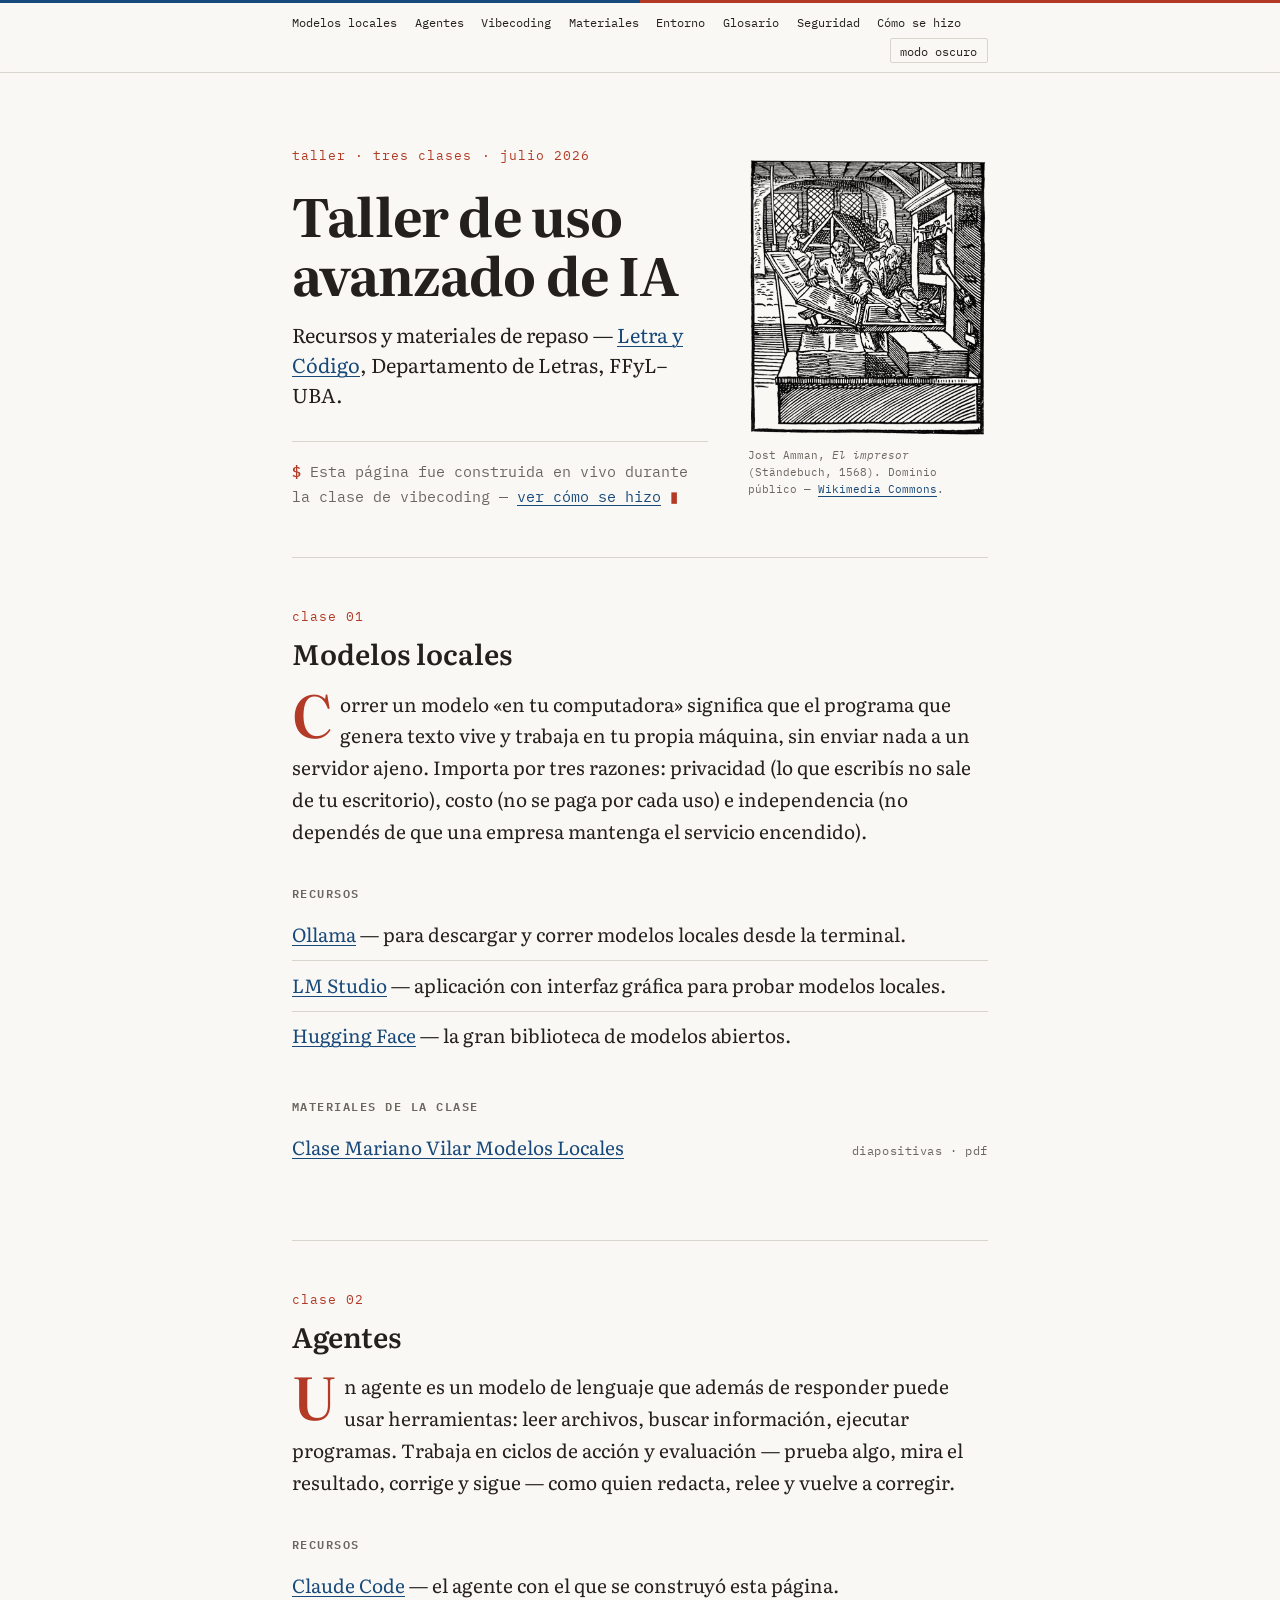
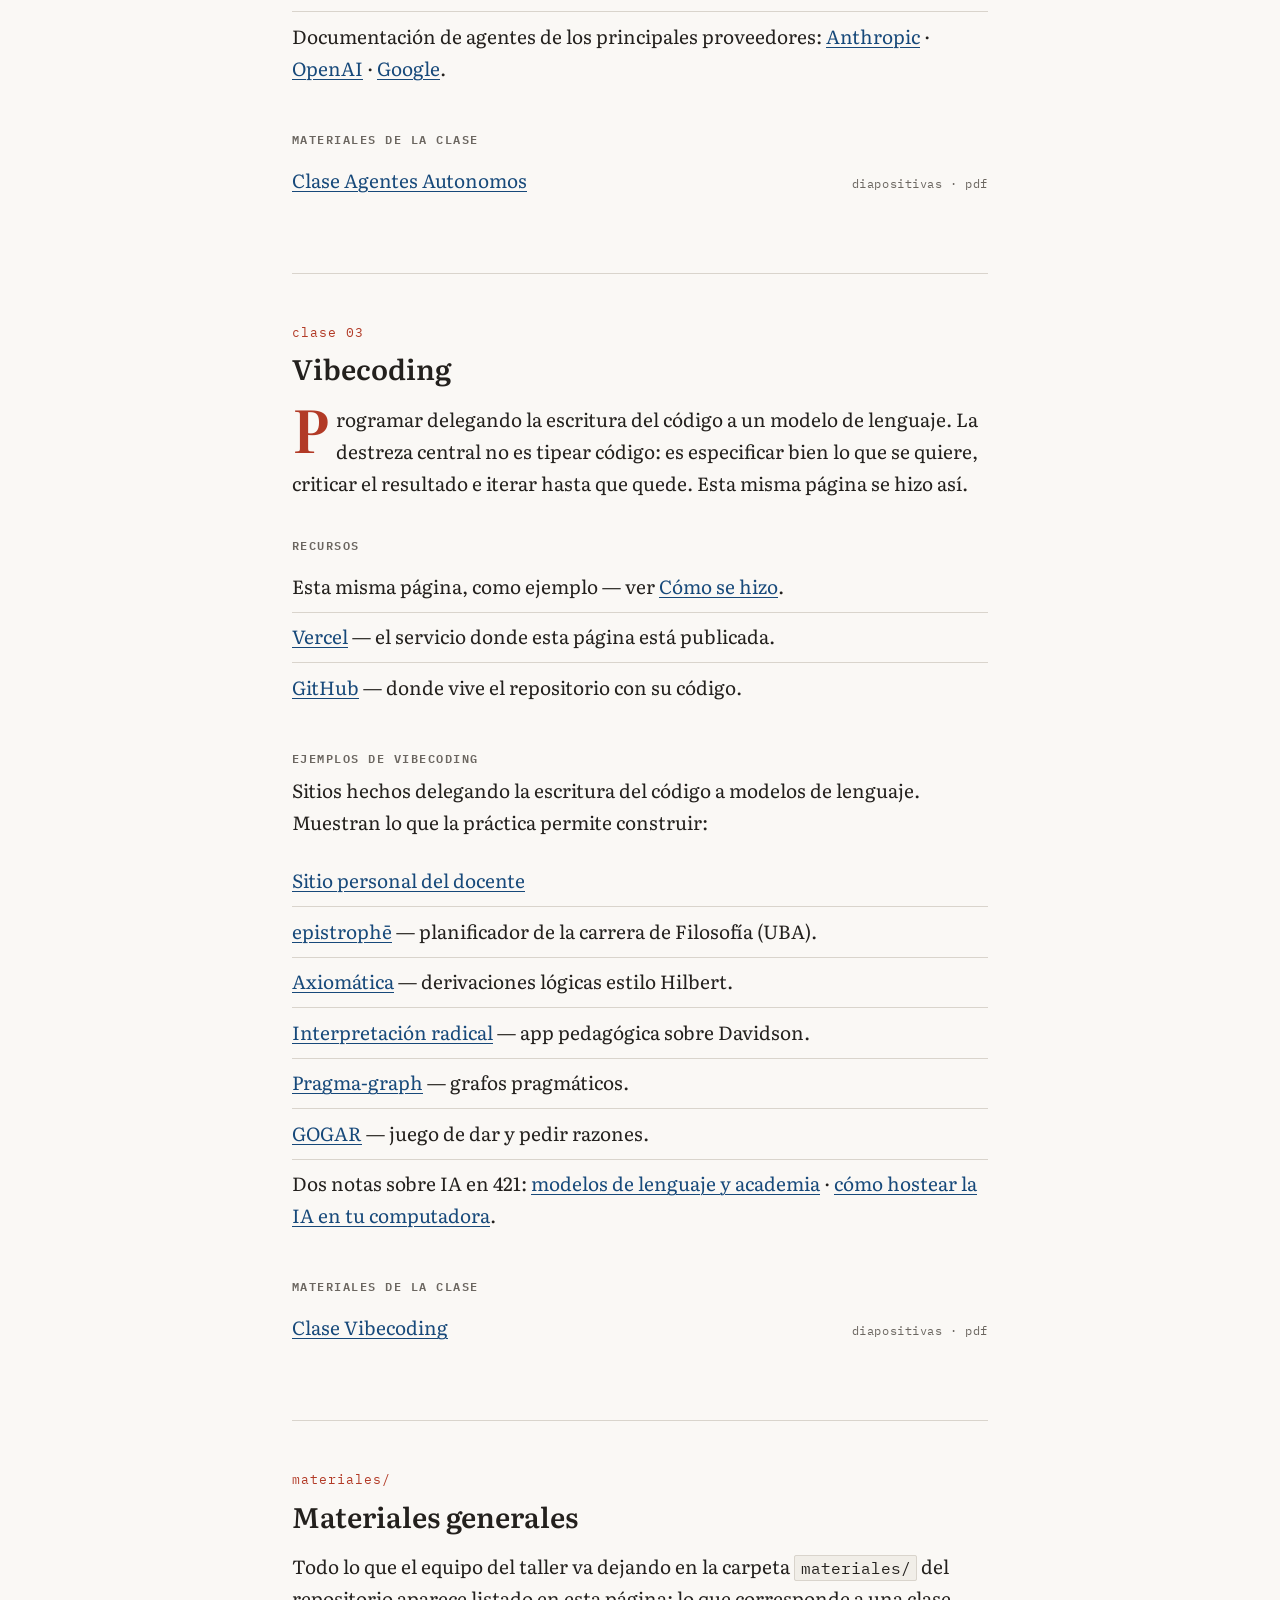
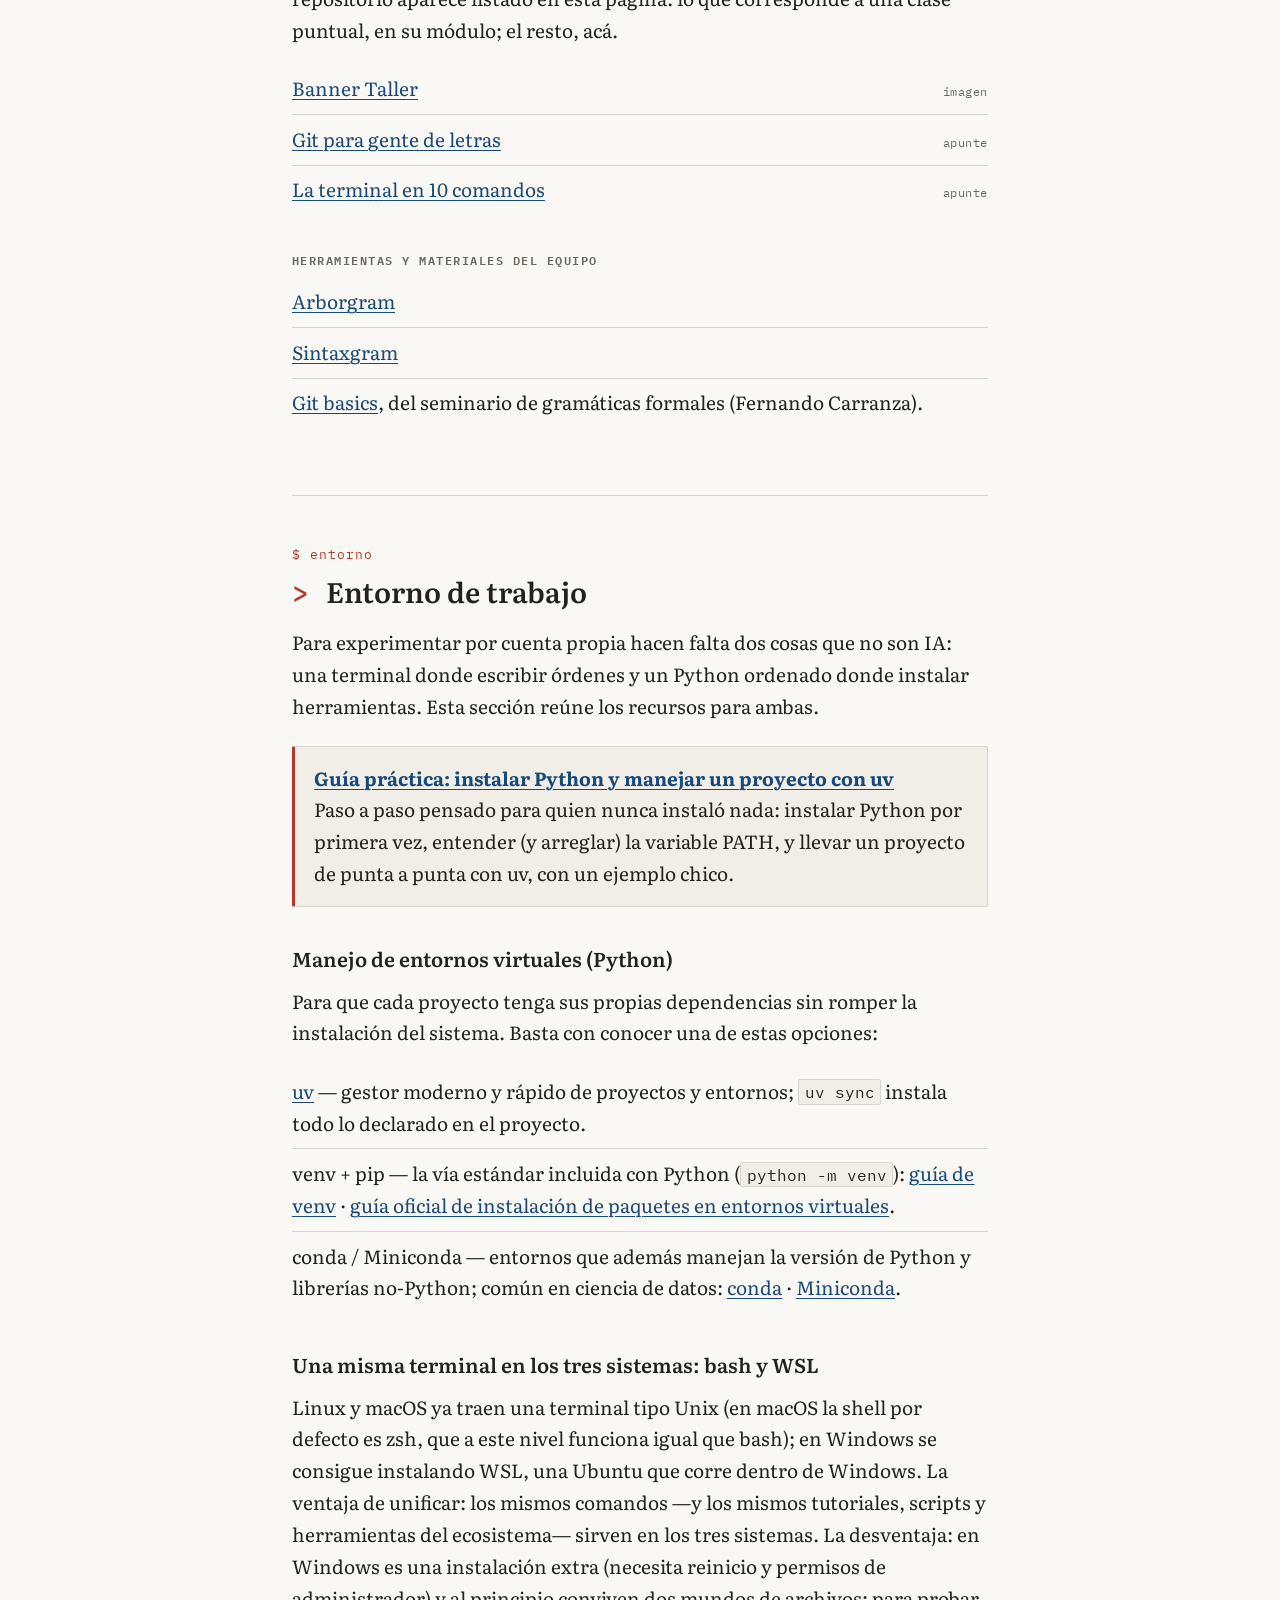
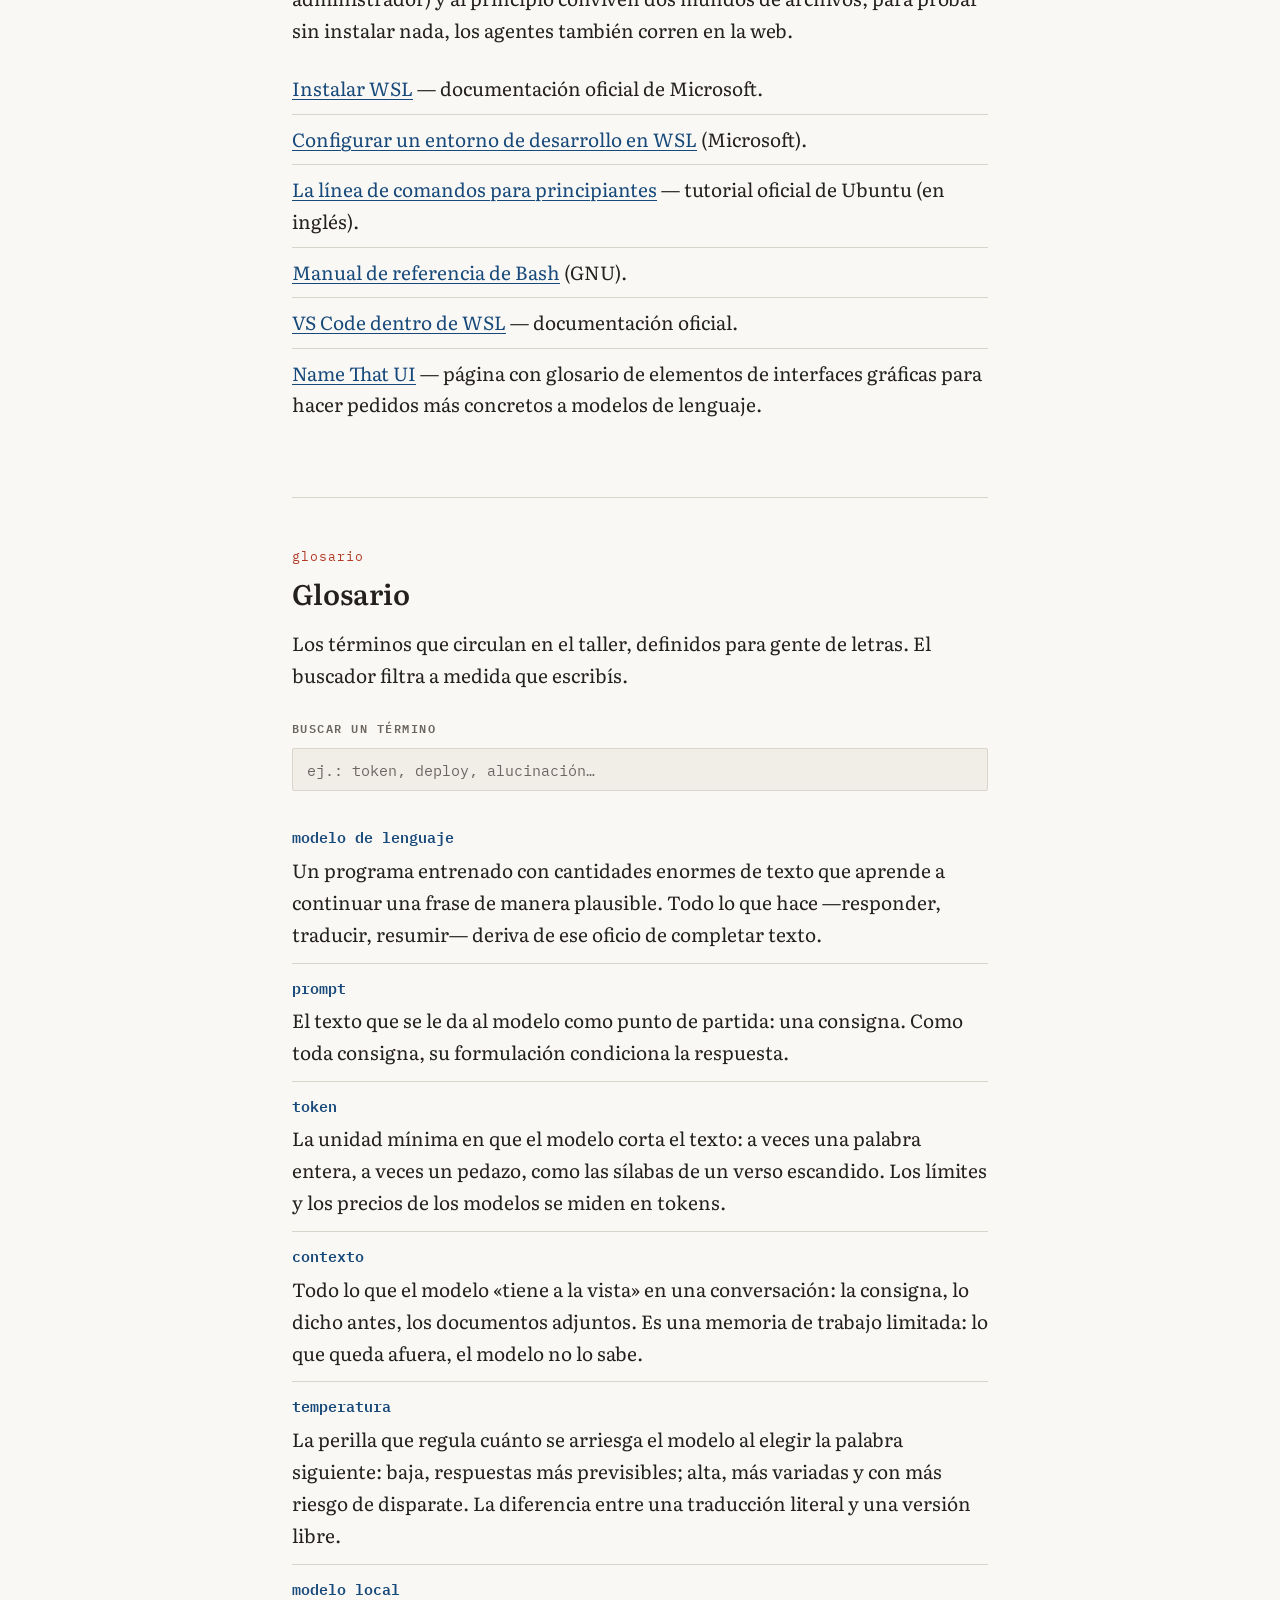
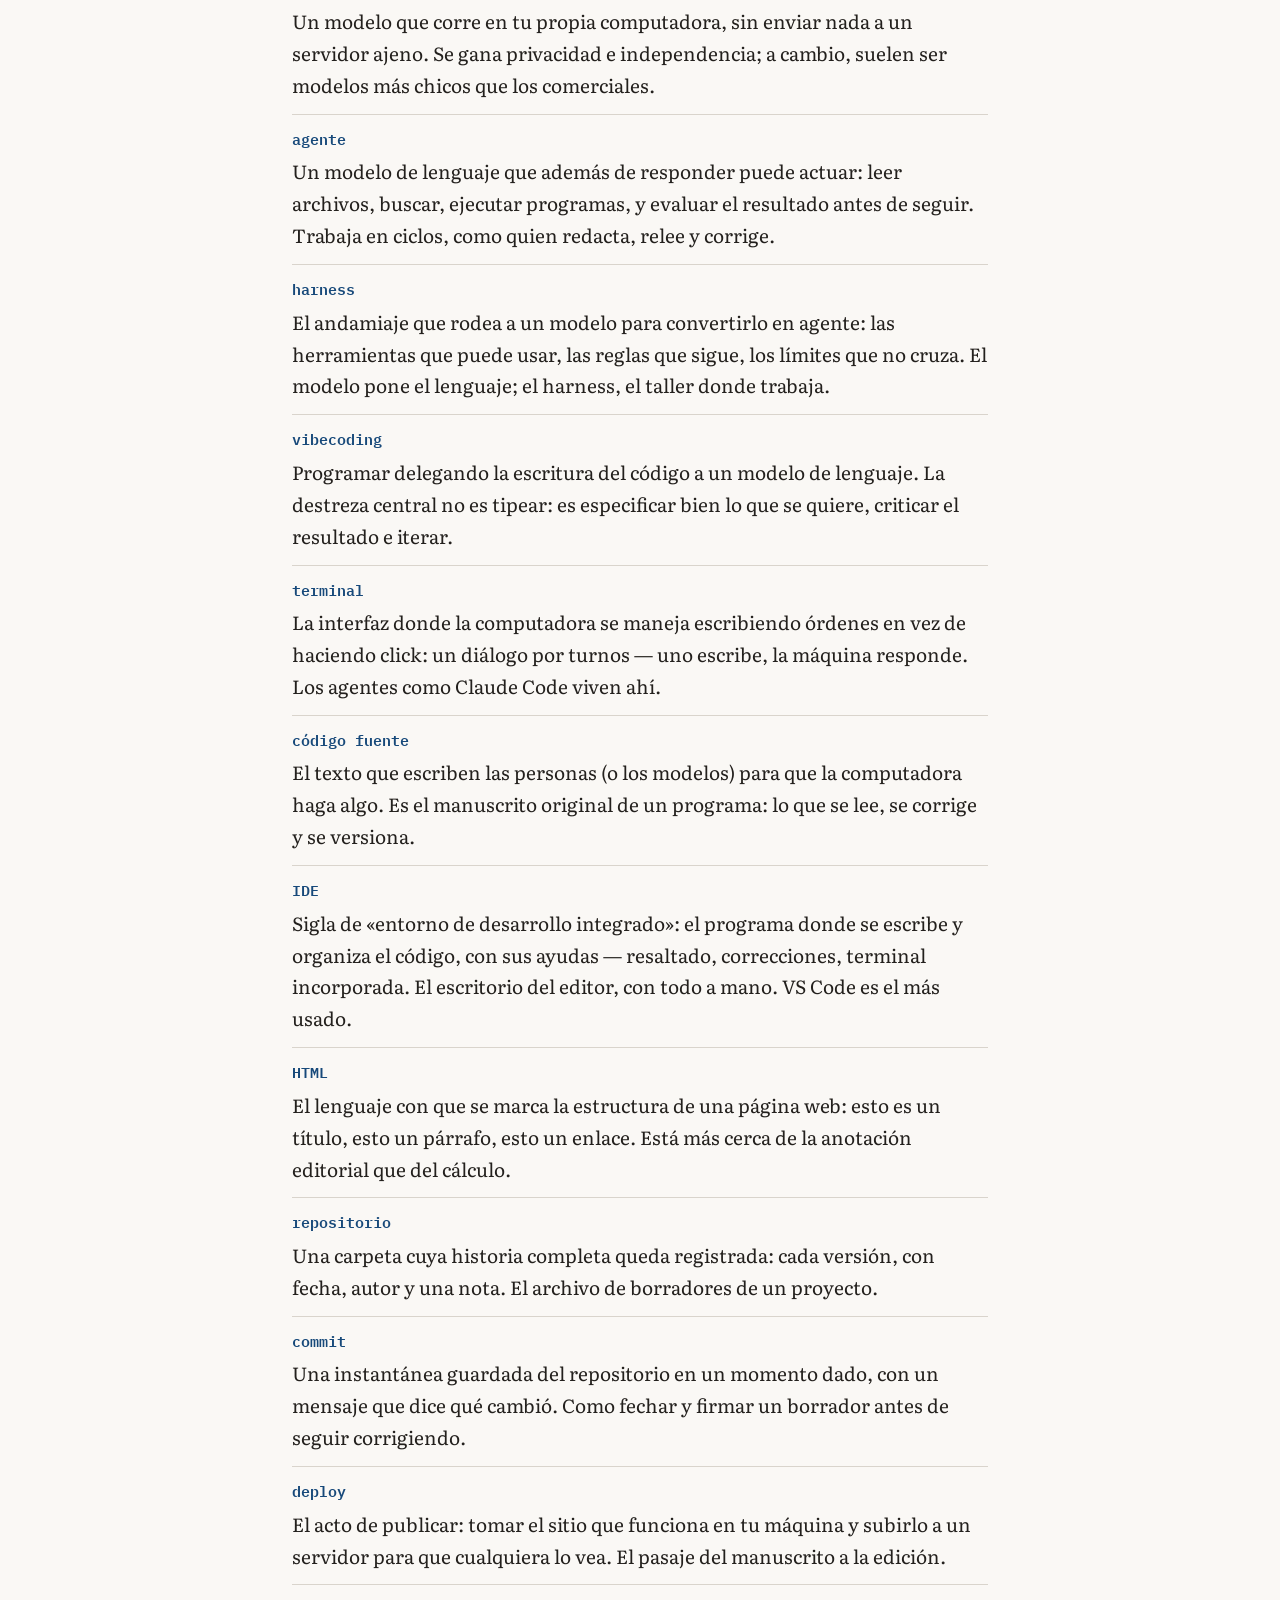
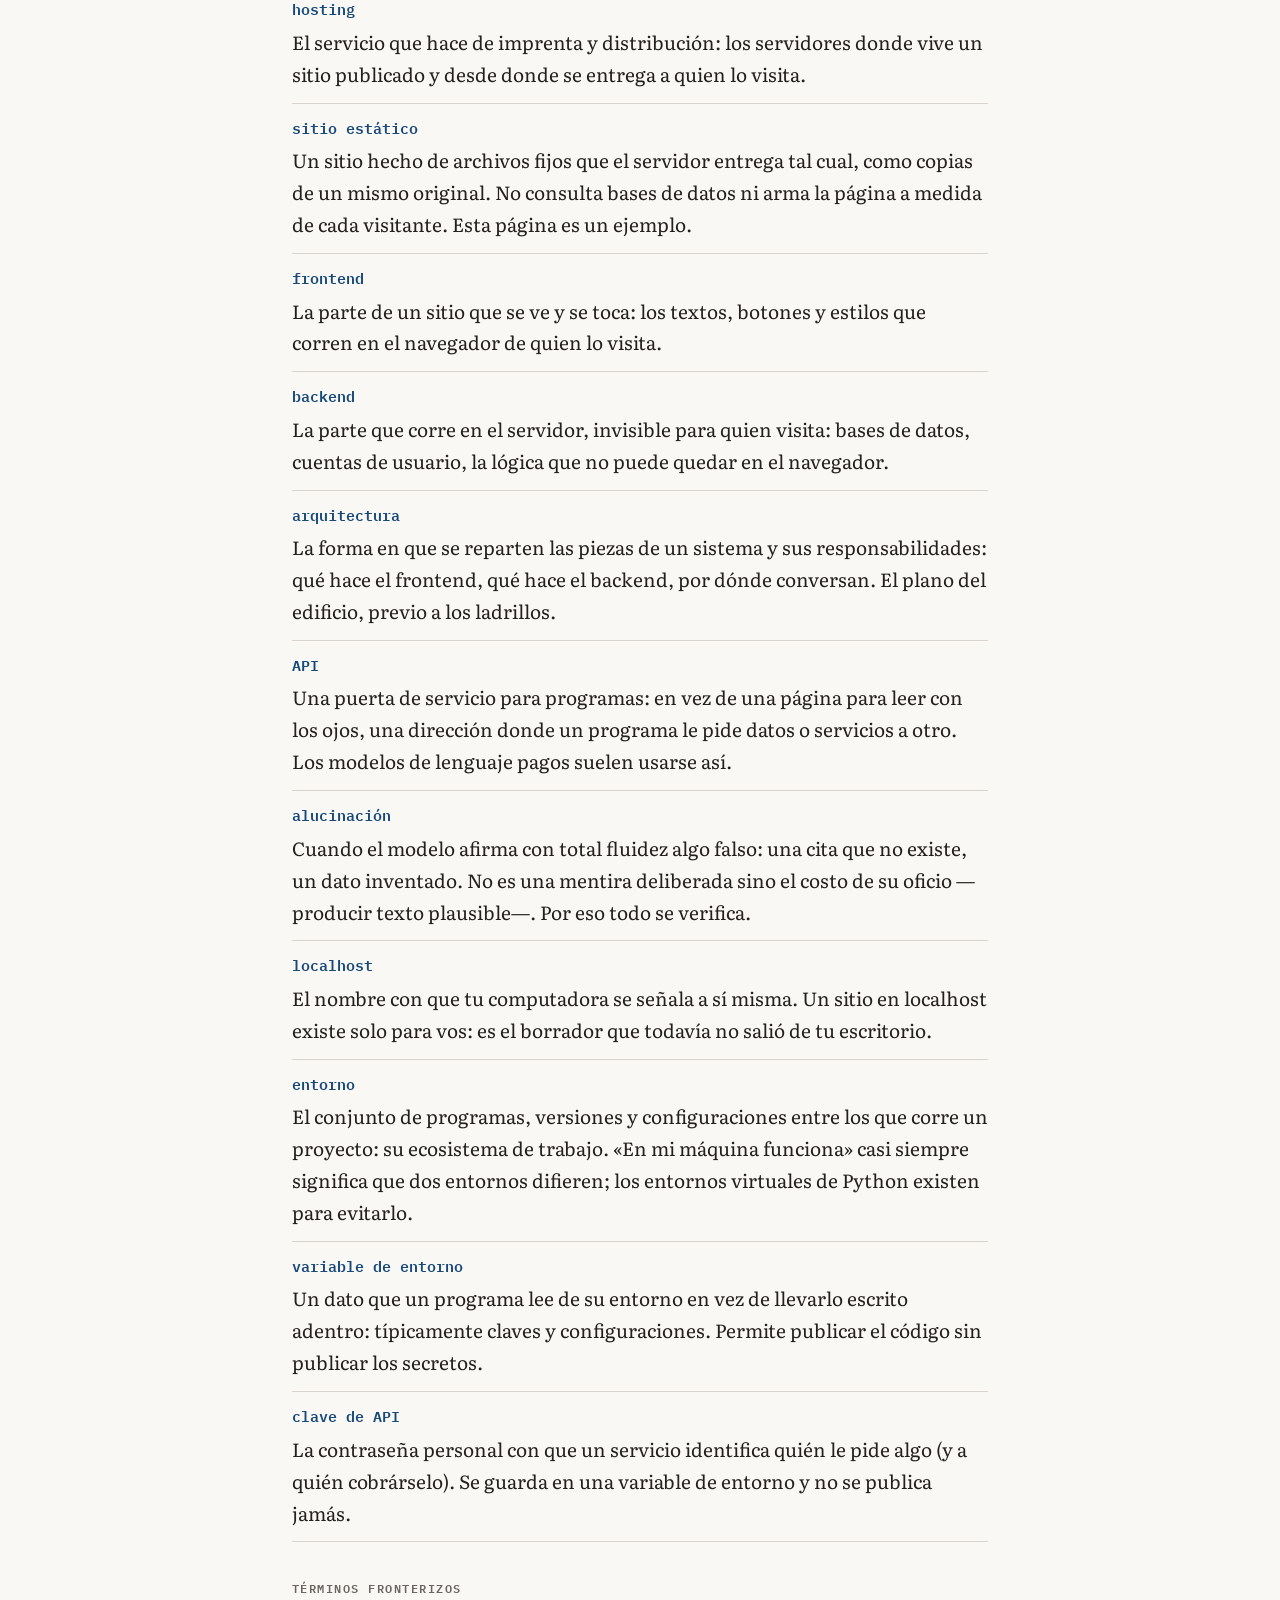
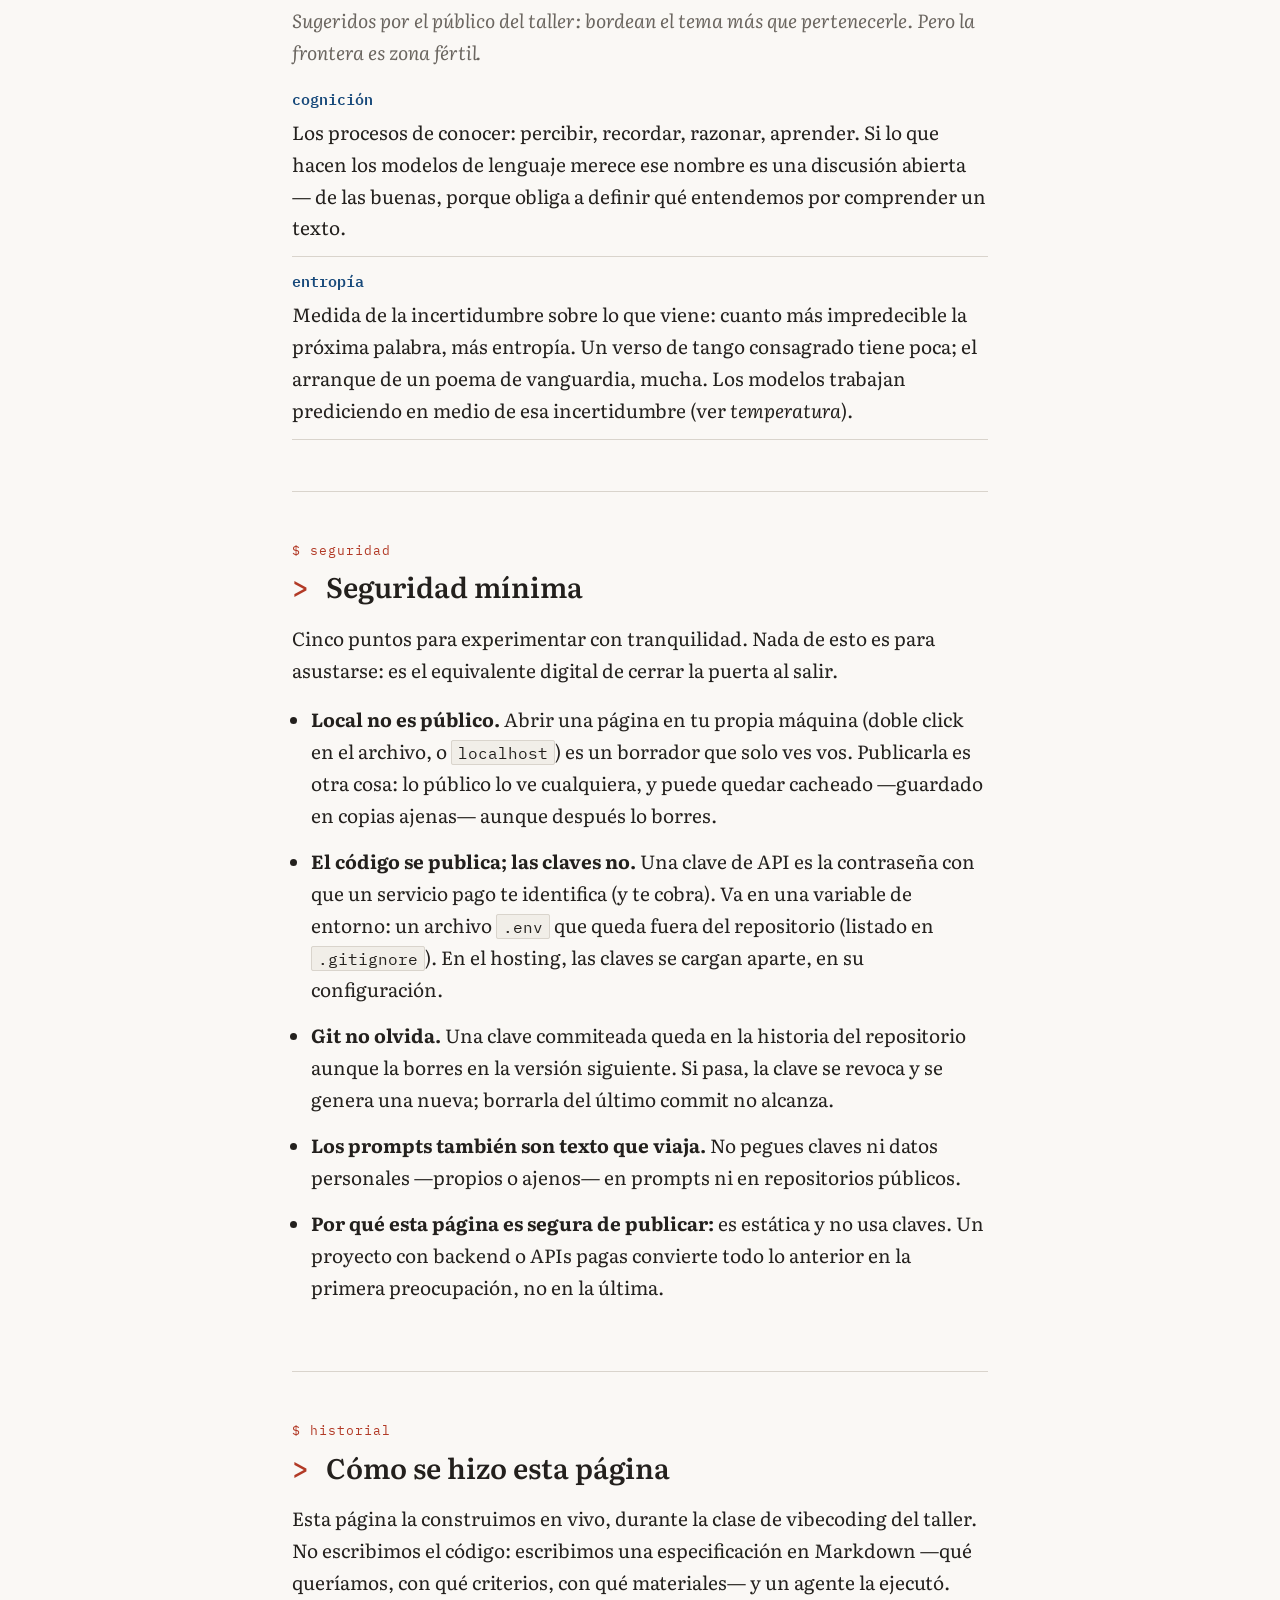
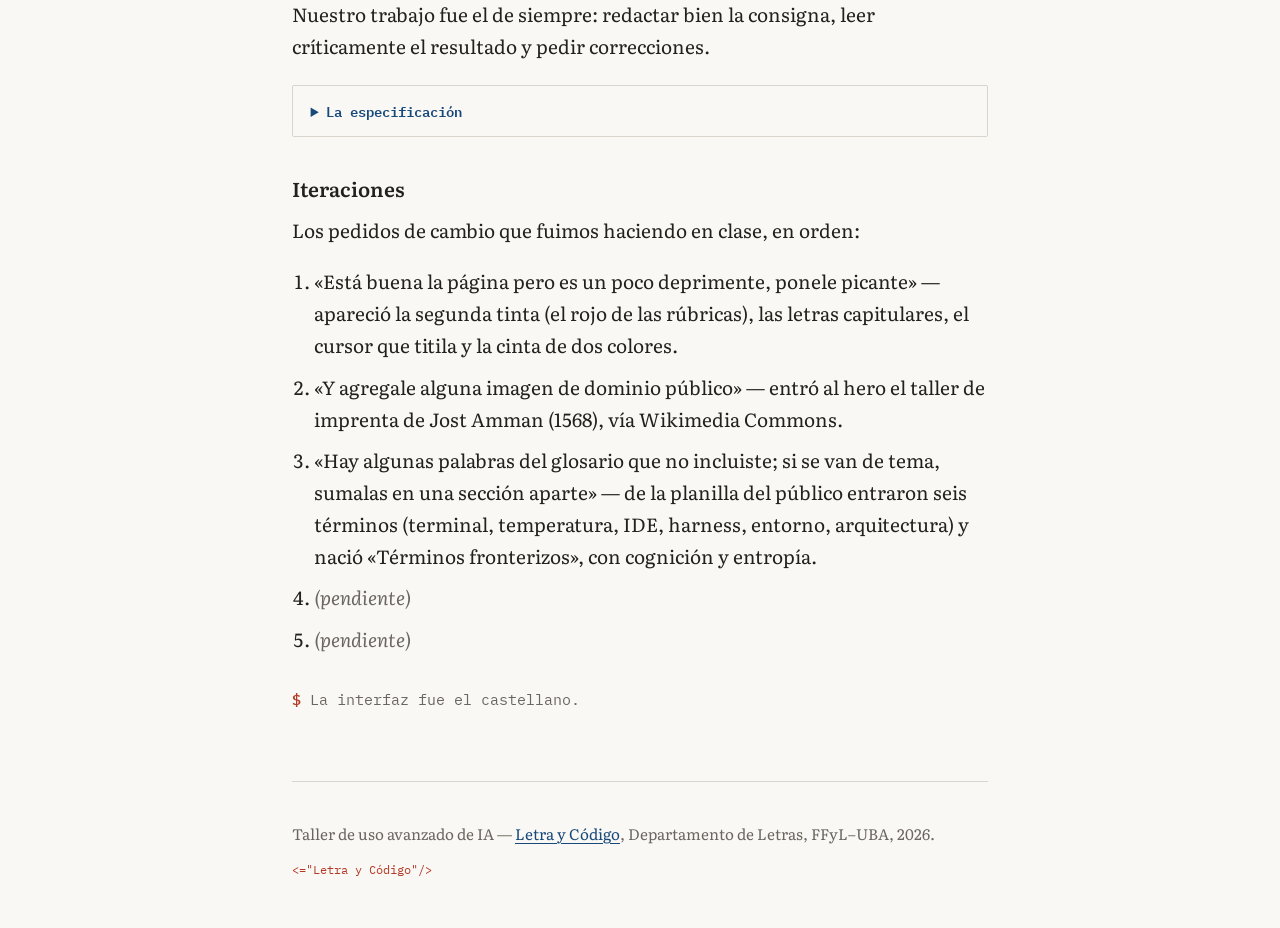
==== commit 2817c7f0: "Glosario: seis términos del público y sección Términos fronterizos De la planilla de sugerencias ent" ====
--- a/index.html
+++ b/index.html
@@ -314,6 +314,10 @@
               <dd>Todo lo que el modelo «tiene a la vista» en una conversación: la consigna, lo dicho antes, los documentos adjuntos. Es una memoria de trabajo limitada: lo que queda afuera, el modelo no lo sabe.</dd>
             </div>
             <div class="termino">
+              <dt>temperatura</dt>
+              <dd>La perilla que regula cuánto se arriesga el modelo al elegir la palabra siguiente: baja, respuestas más previsibles; alta, más variadas y con más riesgo de disparate. La diferencia entre una traducción literal y una versión libre.</dd>
+            </div>
+            <div class="termino">
               <dt>modelo local</dt>
               <dd>Un modelo que corre en tu propia computadora, sin enviar nada a un servidor ajeno. Se gana privacidad e independencia; a cambio, suelen ser modelos más chicos que los comerciales.</dd>
             </div>
@@ -322,14 +326,26 @@
               <dd>Un modelo de lenguaje que además de responder puede actuar: leer archivos, buscar, ejecutar programas, y evaluar el resultado antes de seguir. Trabaja en ciclos, como quien redacta, relee y corrige.</dd>
             </div>
             <div class="termino">
+              <dt>harness</dt>
+              <dd>El andamiaje que rodea a un modelo para convertirlo en agente: las herramientas que puede usar, las reglas que sigue, los límites que no cruza. El modelo pone el lenguaje; el harness, el taller donde trabaja.</dd>
+            </div>
+            <div class="termino">
               <dt>vibecoding</dt>
               <dd>Programar delegando la escritura del código a un modelo de lenguaje. La destreza central no es tipear: es especificar bien lo que se quiere, criticar el resultado e iterar.</dd>
             </div>
             <div class="termino">
+              <dt>terminal</dt>
+              <dd>La interfaz donde la computadora se maneja escribiendo órdenes en vez de haciendo click: un diálogo por turnos — uno escribe, la máquina responde. Los agentes como Claude Code viven ahí.</dd>
+            </div>
+            <div class="termino">
               <dt>código fuente</dt>
               <dd>El texto que escriben las personas (o los modelos) para que la computadora haga algo. Es el manuscrito original de un programa: lo que se lee, se corrige y se versiona.</dd>
             </div>
             <div class="termino">
+              <dt>IDE</dt>
+              <dd>Sigla de «entorno de desarrollo integrado»: el programa donde se escribe y organiza el código, con sus ayudas — resaltado, correcciones, terminal incorporada. El escritorio del editor, con todo a mano. VS Code es el más usado.</dd>
+            </div>
+            <div class="termino">
               <dt>HTML</dt>
               <dd>El lenguaje con que se marca la estructura de una página web: esto es un título, esto un párrafo, esto un enlace. Está más cerca de la anotación editorial que del cálculo.</dd>
             </div>
@@ -362,6 +378,10 @@
               <dd>La parte que corre en el servidor, invisible para quien visita: bases de datos, cuentas de usuario, la lógica que no puede quedar en el navegador.</dd>
             </div>
             <div class="termino">
+              <dt>arquitectura</dt>
+              <dd>La forma en que se reparten las piezas de un sistema y sus responsabilidades: qué hace el frontend, qué hace el backend, por dónde conversan. El plano del edificio, previo a los ladrillos.</dd>
+            </div>
+            <div class="termino">
               <dt>API</dt>
               <dd>Una puerta de servicio para programas: en vez de una página para leer con los ojos, una dirección donde un programa le pide datos o servicios a otro. Los modelos de lenguaje pagos suelen usarse así.</dd>
             </div>
@@ -374,6 +394,10 @@
               <dd>El nombre con que tu computadora se señala a sí misma. Un sitio en localhost existe solo para vos: es el borrador que todavía no salió de tu escritorio.</dd>
             </div>
             <div class="termino">
+              <dt>entorno</dt>
+              <dd>El conjunto de programas, versiones y configuraciones entre los que corre un proyecto: su ecosistema de trabajo. «En mi máquina funciona» casi siempre significa que dos entornos difieren; los entornos virtuales de Python existen para evitarlo.</dd>
+            </div>
+            <div class="termino">
               <dt>variable de entorno</dt>
               <dd>Un dato que un programa lee de su entorno en vez de llevarlo escrito adentro: típicamente claves y configuraciones. Permite publicar el código sin publicar los secretos.</dd>
             </div>
@@ -382,6 +406,24 @@
               <dd>La contraseña personal con que un servicio identifica quién le pide algo (y a quién cobrárselo). Se guarda en una variable de entorno y no se publica jamás.</dd>
             </div>
           </dl>
+
+          <!-- Términos sugeridos por el público que bordean el tema del
+               taller más que pertenecerle. Van aparte, con su encuadre.
+               Para agregar uno: mismo mecanismo que arriba. -->
+          <div class="grupo-glosario" id="grupo-fronterizos">
+            <h3 class="subtitulo-lista">Términos fronterizos</h3>
+            <p class="nota-fronteriza">Sugeridos por el público del taller: bordean el tema más que pertenecerle. Pero la frontera es zona fértil.</p>
+            <dl>
+              <div class="termino">
+                <dt>cognición</dt>
+                <dd>Los procesos de conocer: percibir, recordar, razonar, aprender. Si lo que hacen los modelos de lenguaje merece ese nombre es una discusión abierta — de las buenas, porque obliga a definir qué entendemos por comprender un texto.</dd>
+              </div>
+              <div class="termino">
+                <dt>entropía</dt>
+                <dd>Medida de la incertidumbre sobre lo que viene: cuanto más impredecible la próxima palabra, más entropía. Un verso de tango consagrado tiene poca; el arranque de un poema de vanguardia, mucha. Los modelos trabajan prediciendo en medio de esa incertidumbre (ver <em>temperatura</em>).</dd>
+              </div>
+            </dl>
+          </div>
           <!-- Mensaje que aparece cuando la búsqueda no encuentra nada -->
           <p class="sin-resultados" id="sin-resultados" hidden>
             Ningún término coincide con la búsqueda. Se pueden sugerir términos nuevos en clase.
@@ -461,6 +503,11 @@
             capitulares, el cursor que titila y la cinta de dos colores.</li>
           <li>«Y agregale alguna imagen de dominio público» — entró al hero el
             taller de imprenta de Jost Amman (1568), vía Wikimedia Commons.</li>
+          <li>«Hay algunas palabras del glosario que no incluiste; si se van de
+            tema, sumalas en una sección aparte» — de la planilla del público
+            entraron seis términos (terminal, temperatura, IDE, harness,
+            entorno, arquitectura) y nació «Términos fronterizos», con
+            cognición y entropía.</li>
           <li><span class="pendiente">(pendiente)</span> <!-- completar en clase --></li>
           <li><span class="pendiente">(pendiente)</span> <!-- completar en clase --></li>
         </ol>
--- a/estilos.css
+++ b/estilos.css
@@ -530,6 +530,13 @@
   padding-block: 1rem;
 }
 
+/* Encuadre de los términos fronterizos (sugeridos por el público) */
+.nota-fronteriza {
+  font-style: italic;
+  color: var(--gris);
+  margin-bottom: 0.4rem;
+}
+
 /* ------------------------------------------------------------
    Seguridad: lista con término inicial resaltado
    ------------------------------------------------------------ */
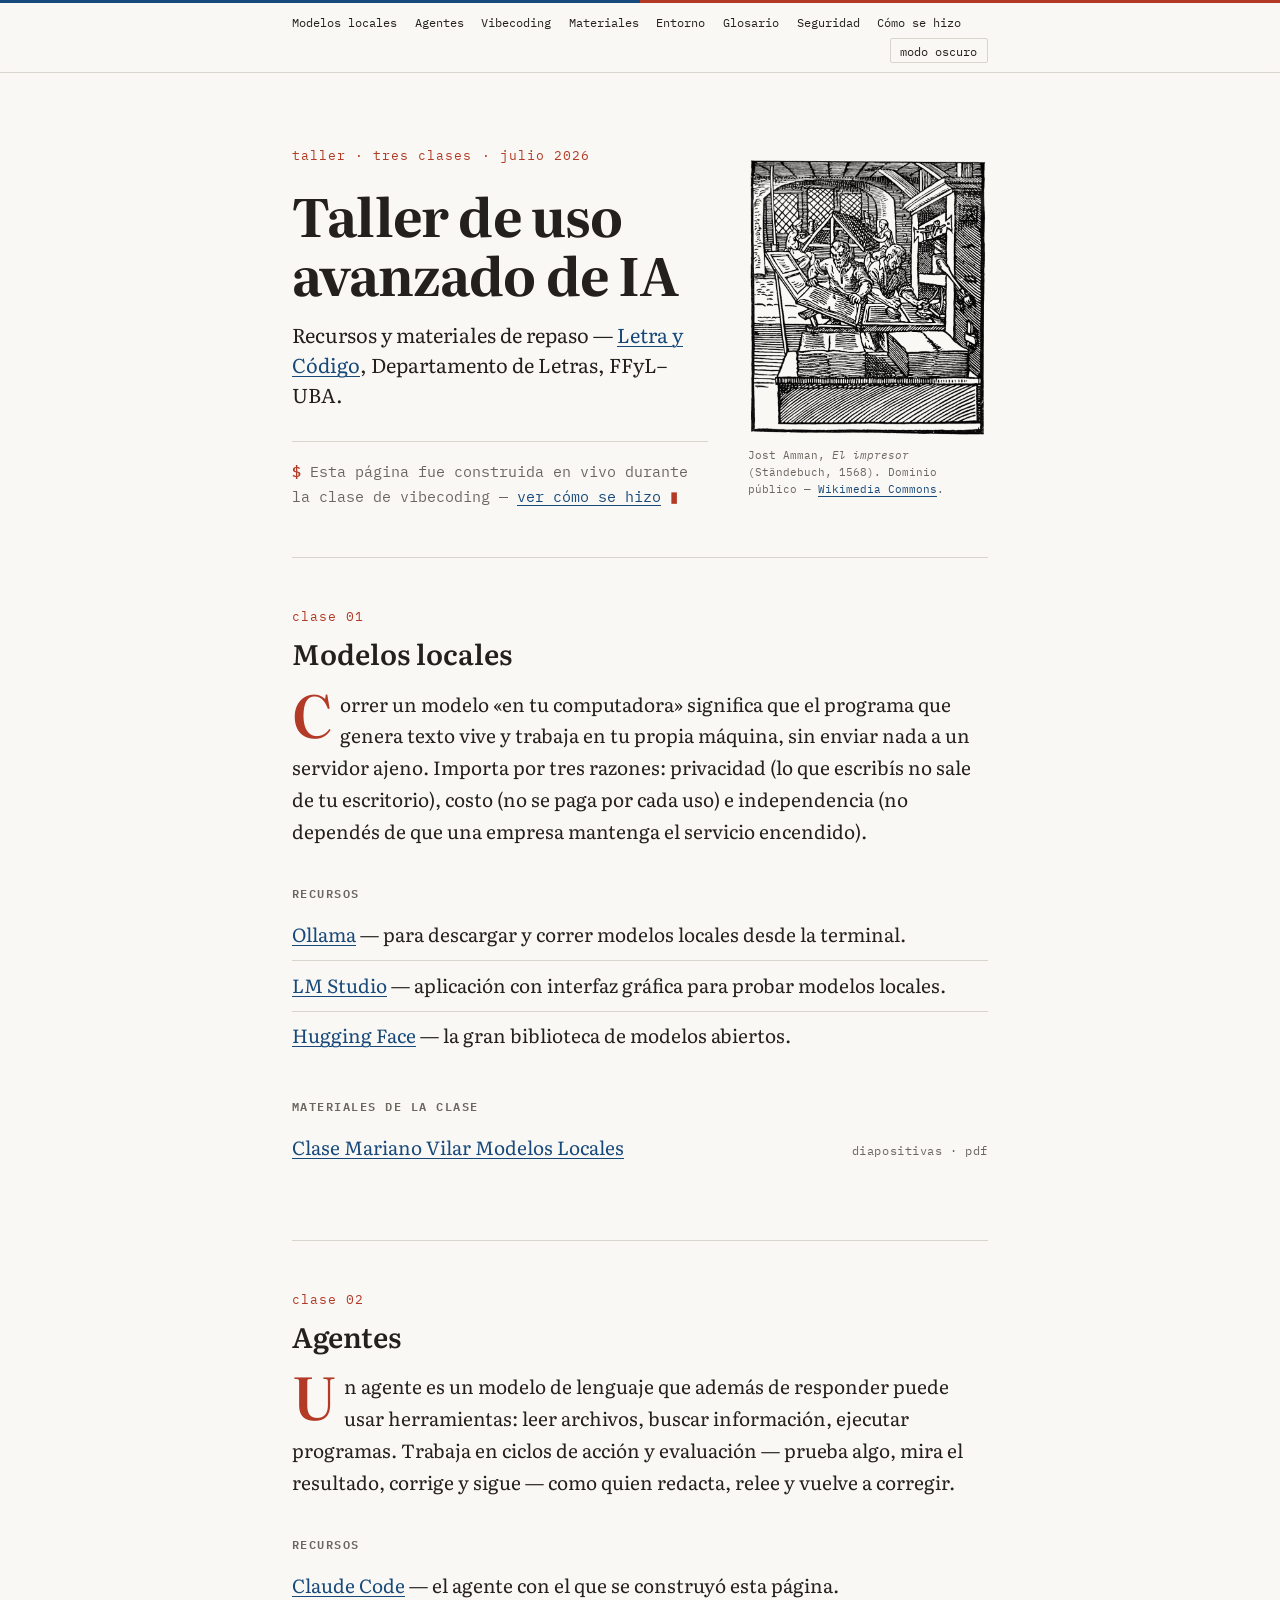
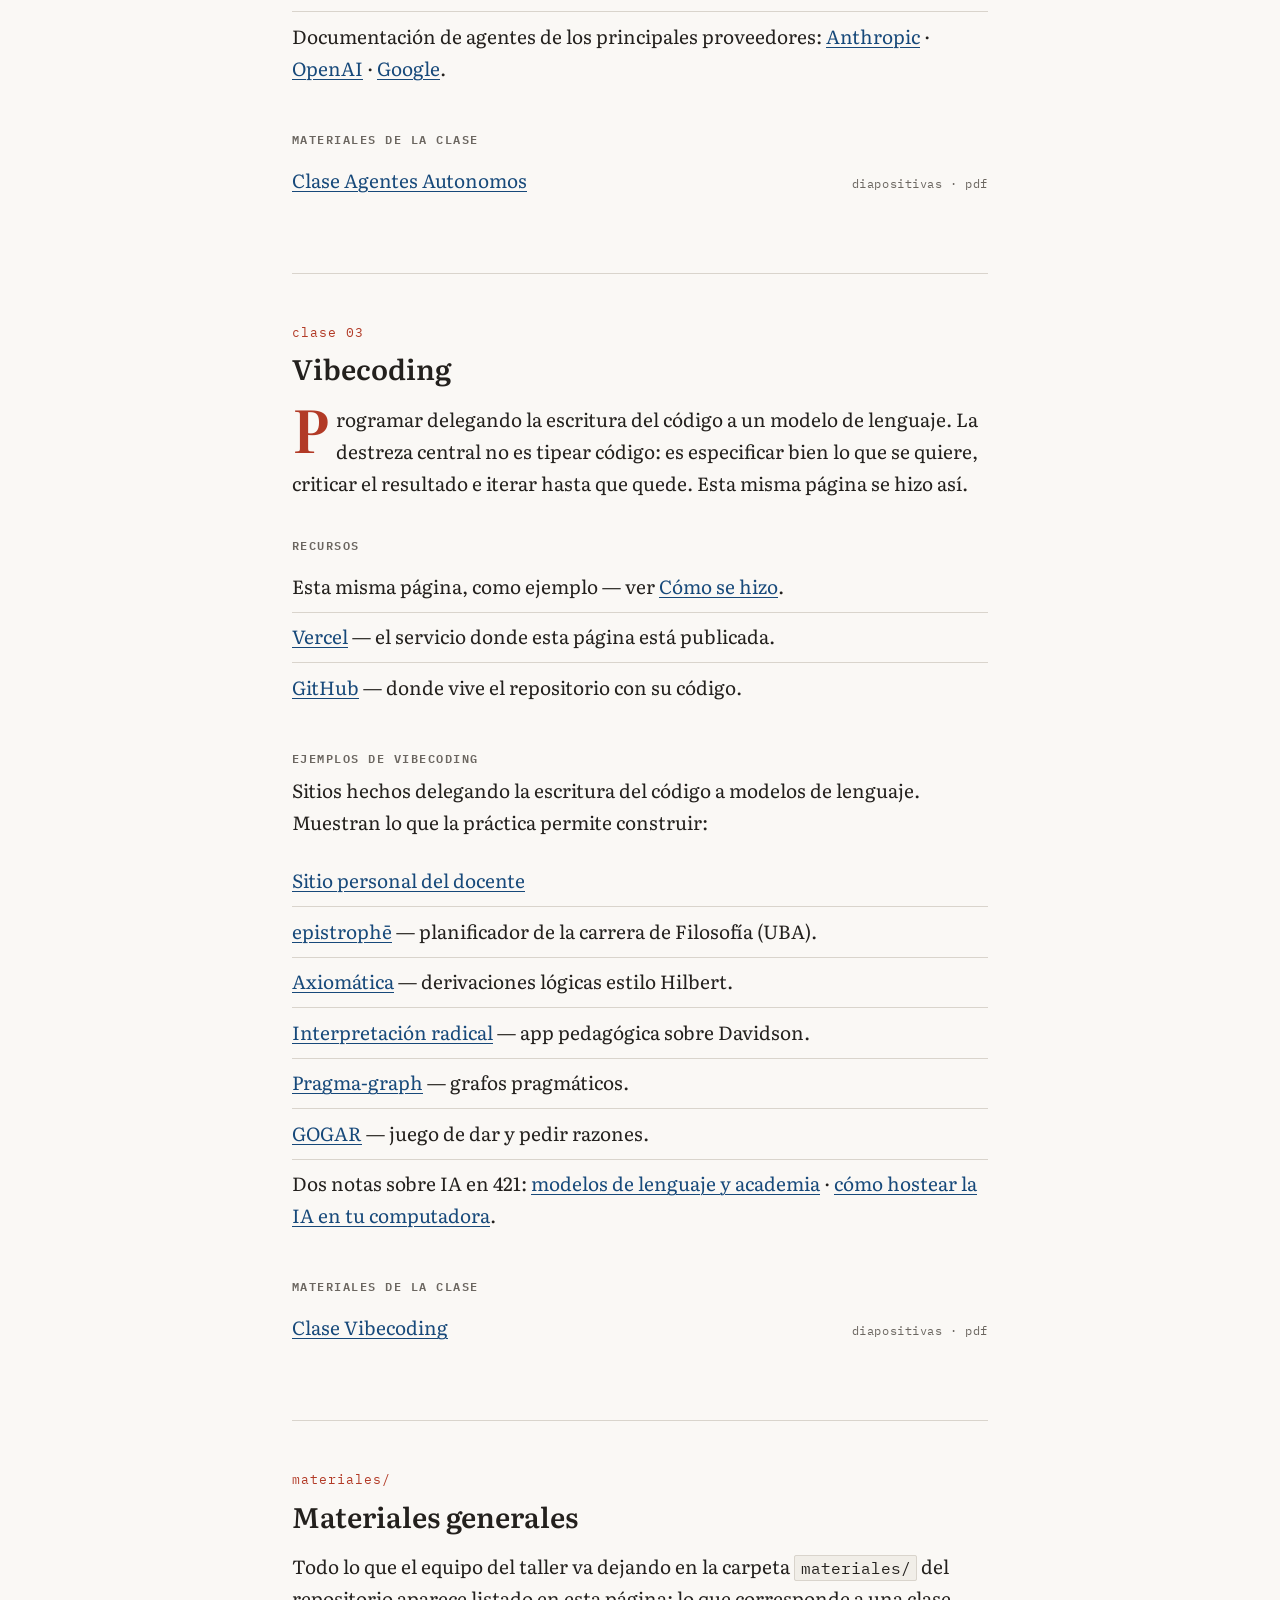
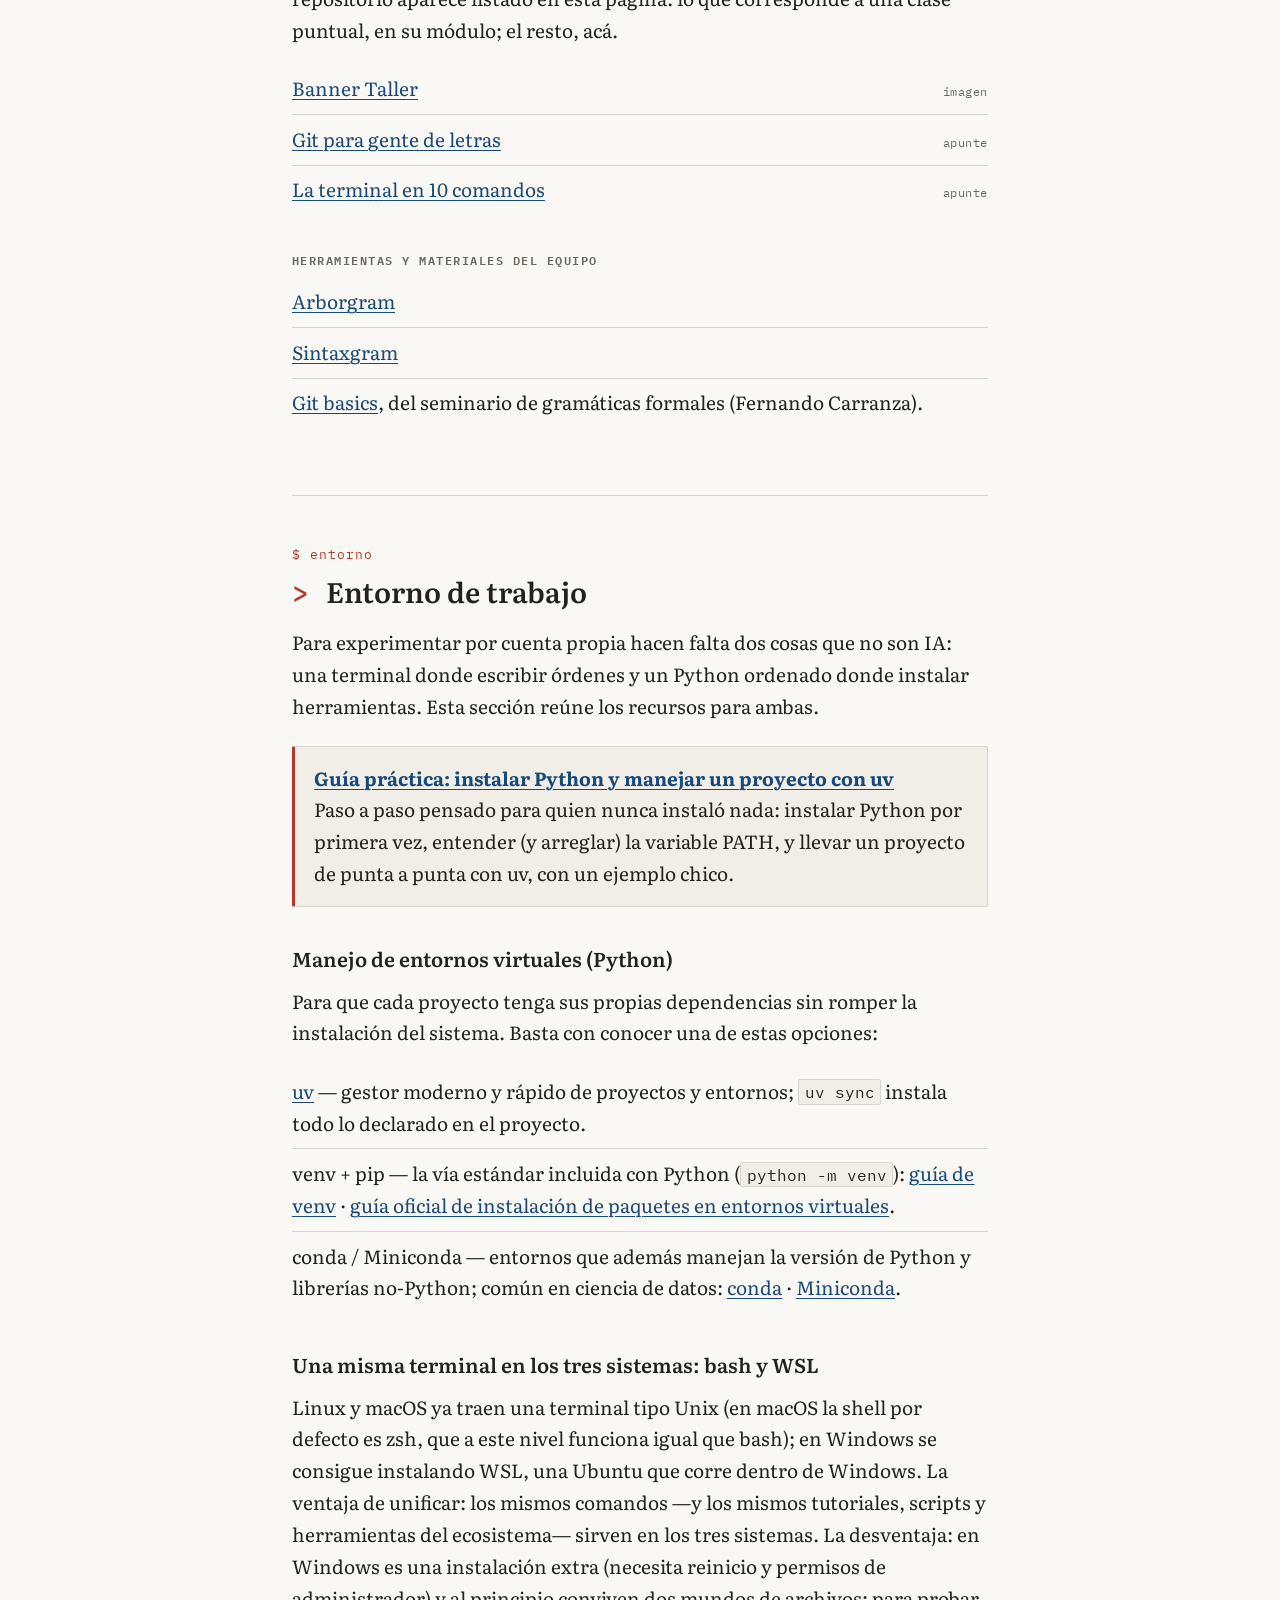
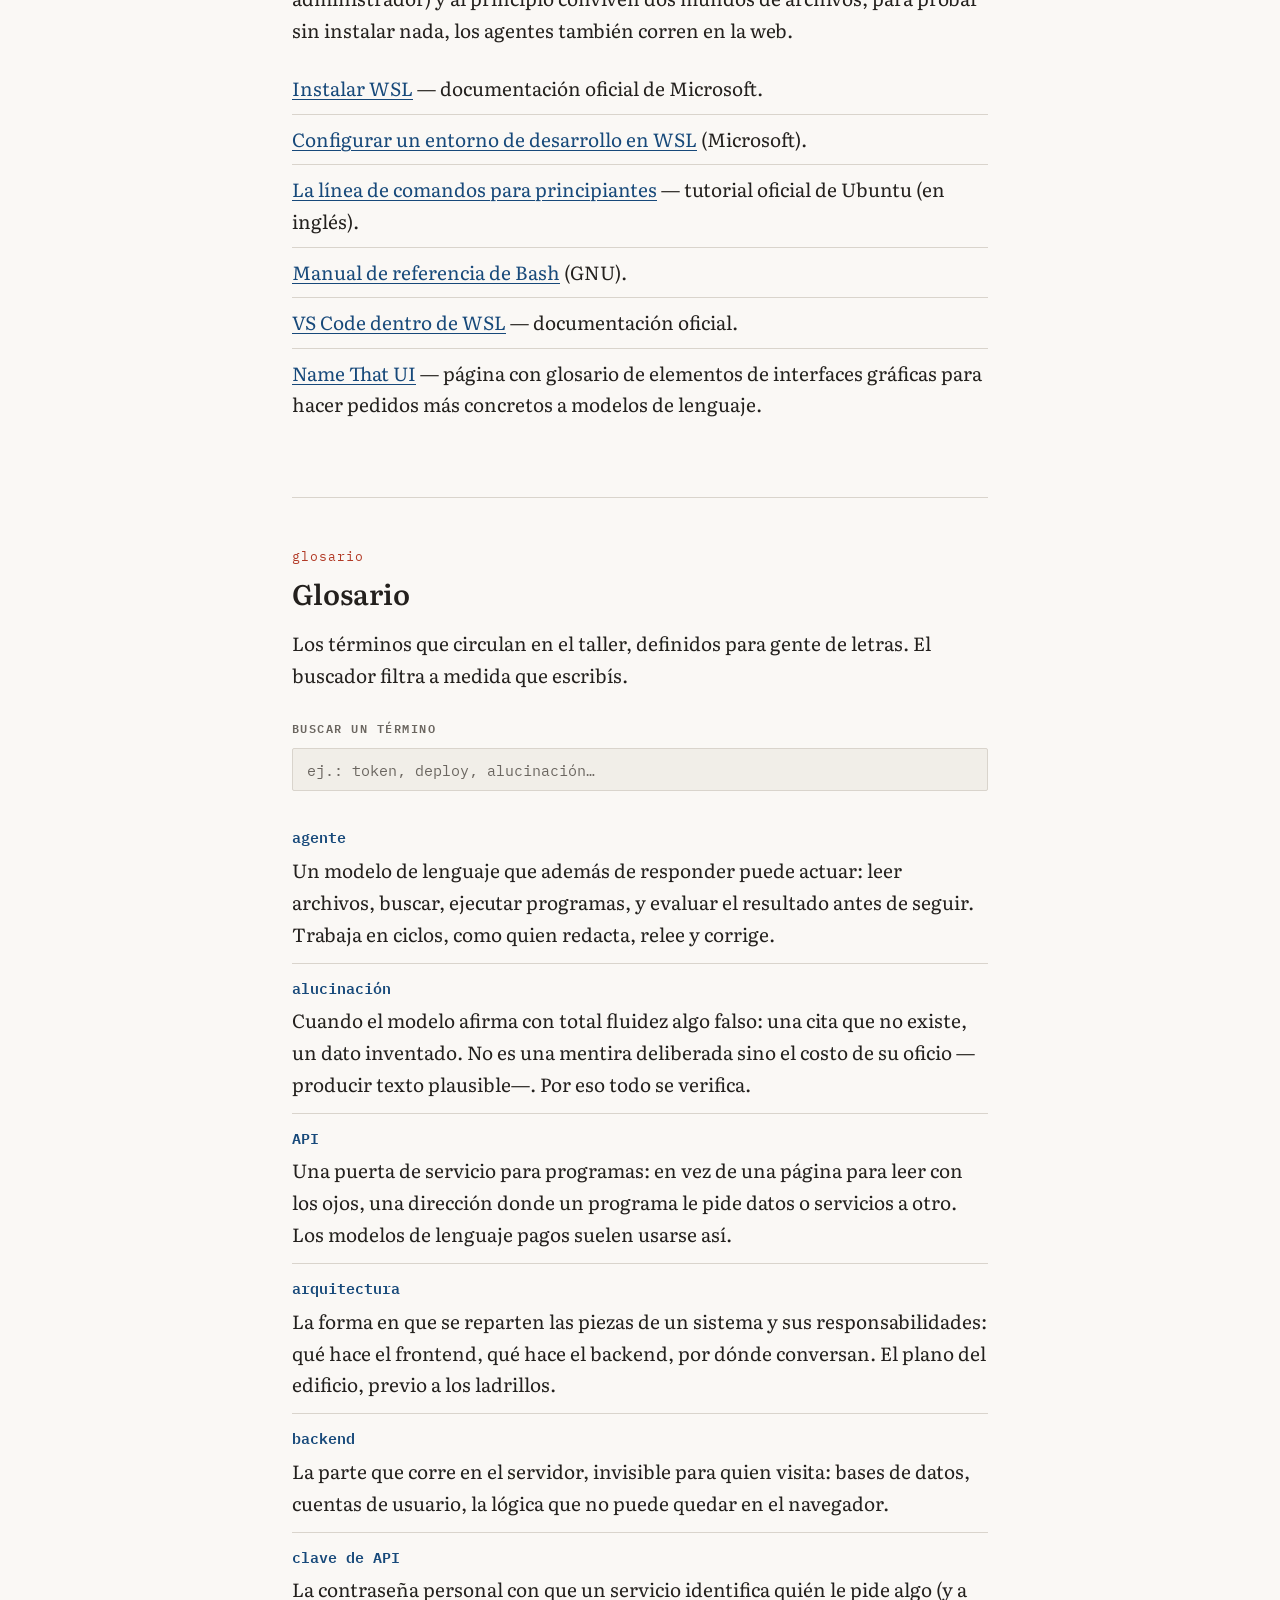
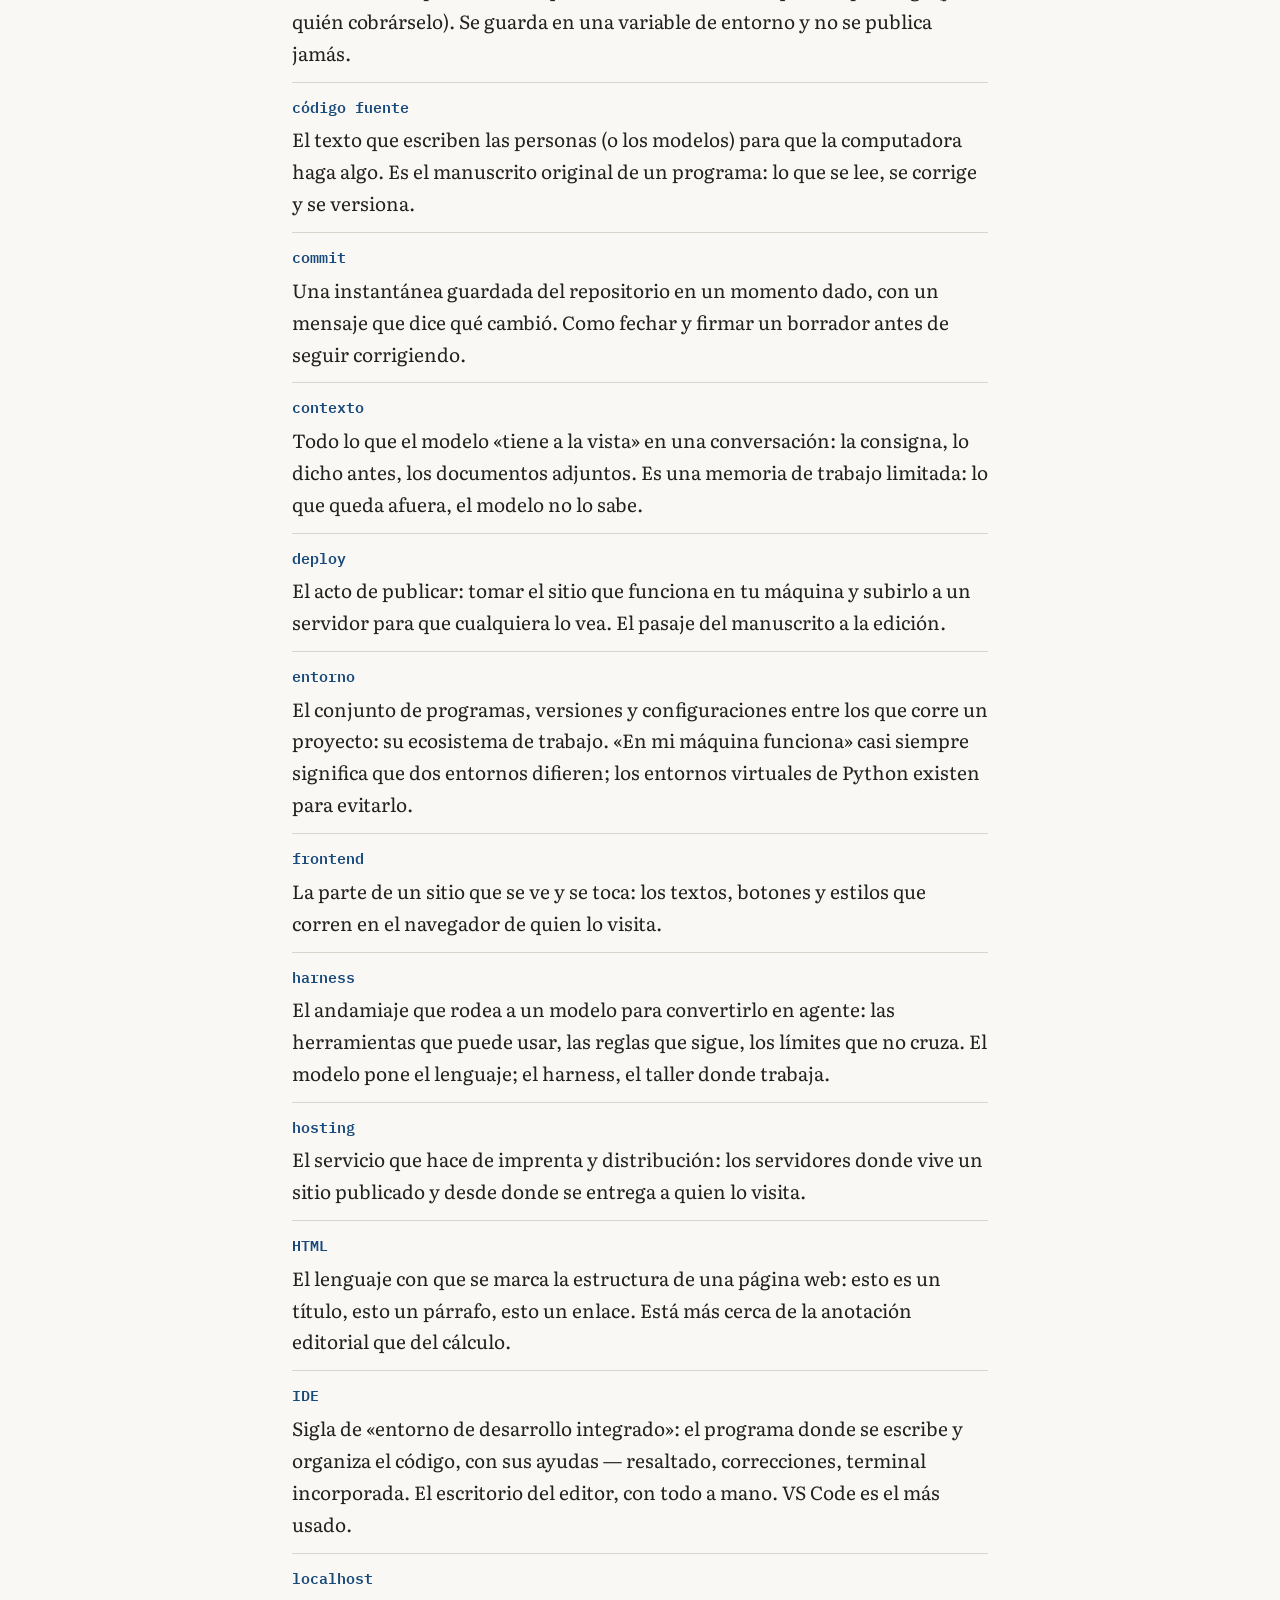
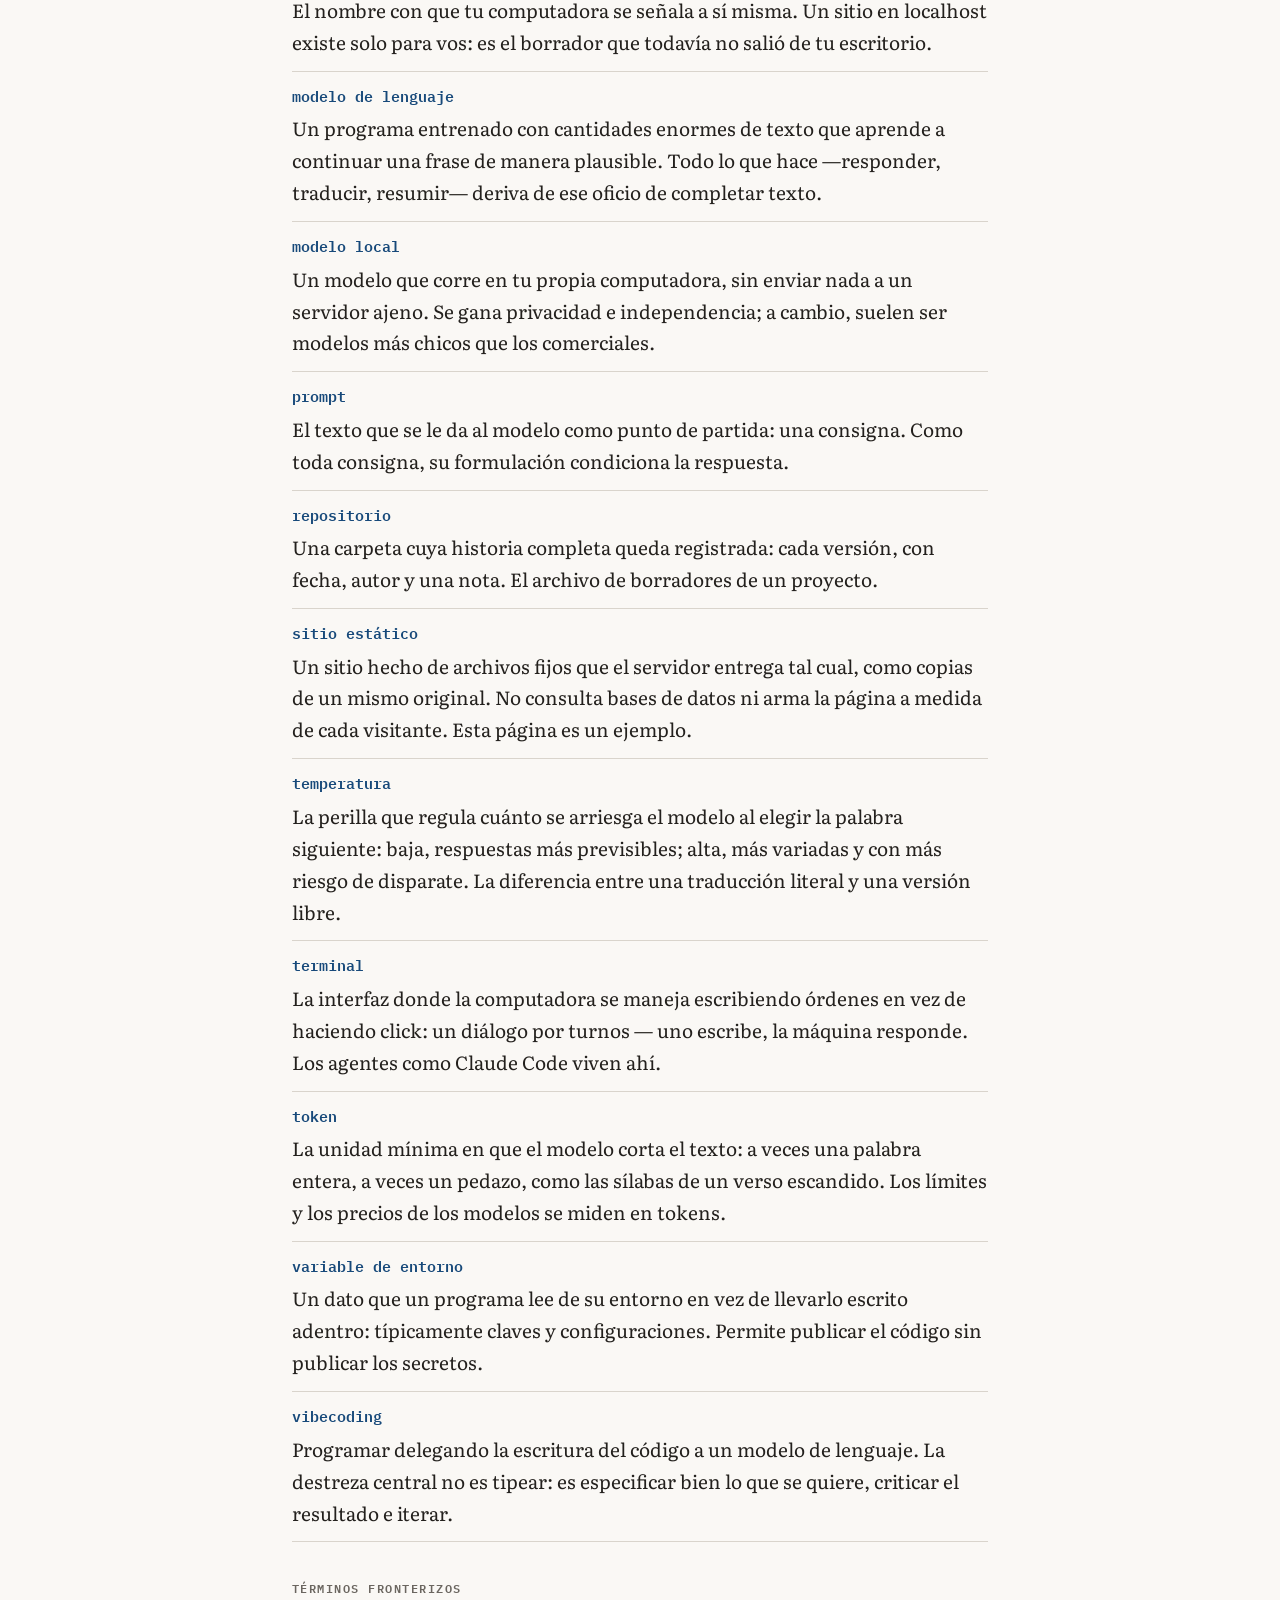
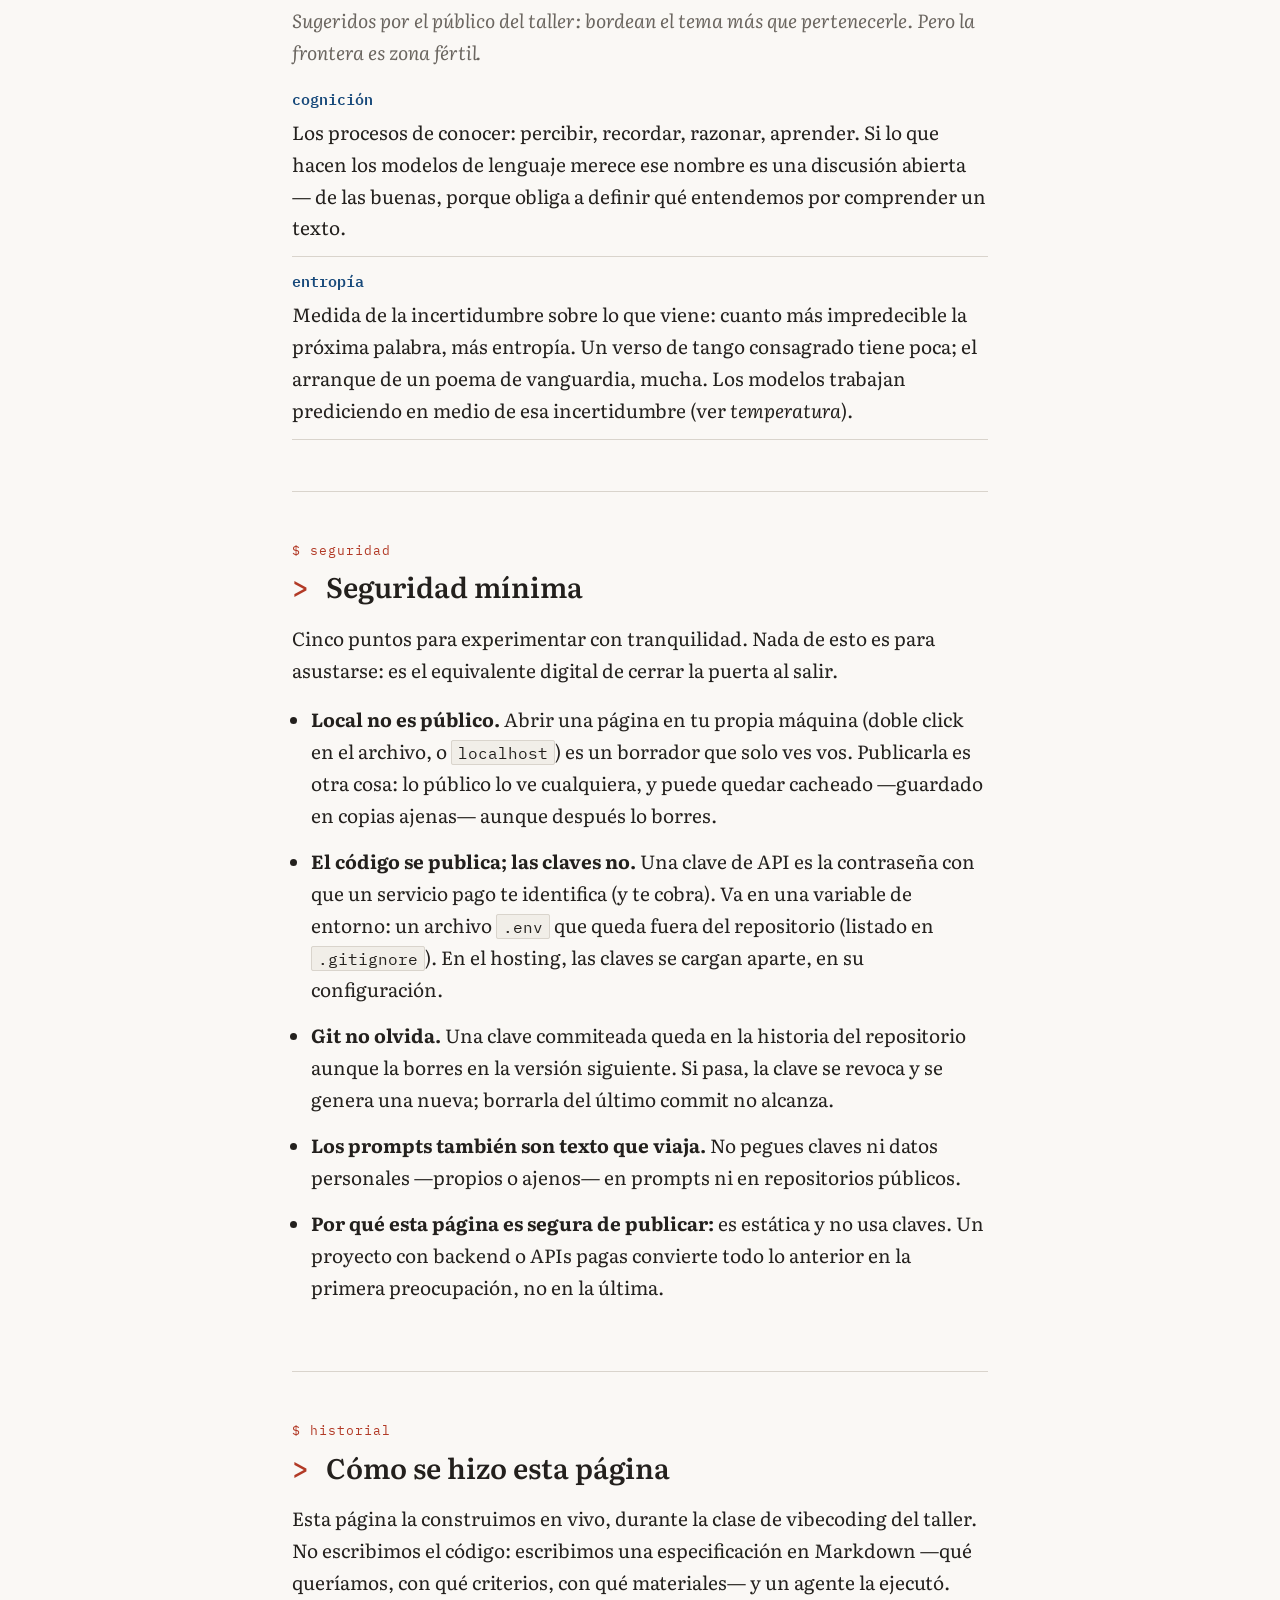
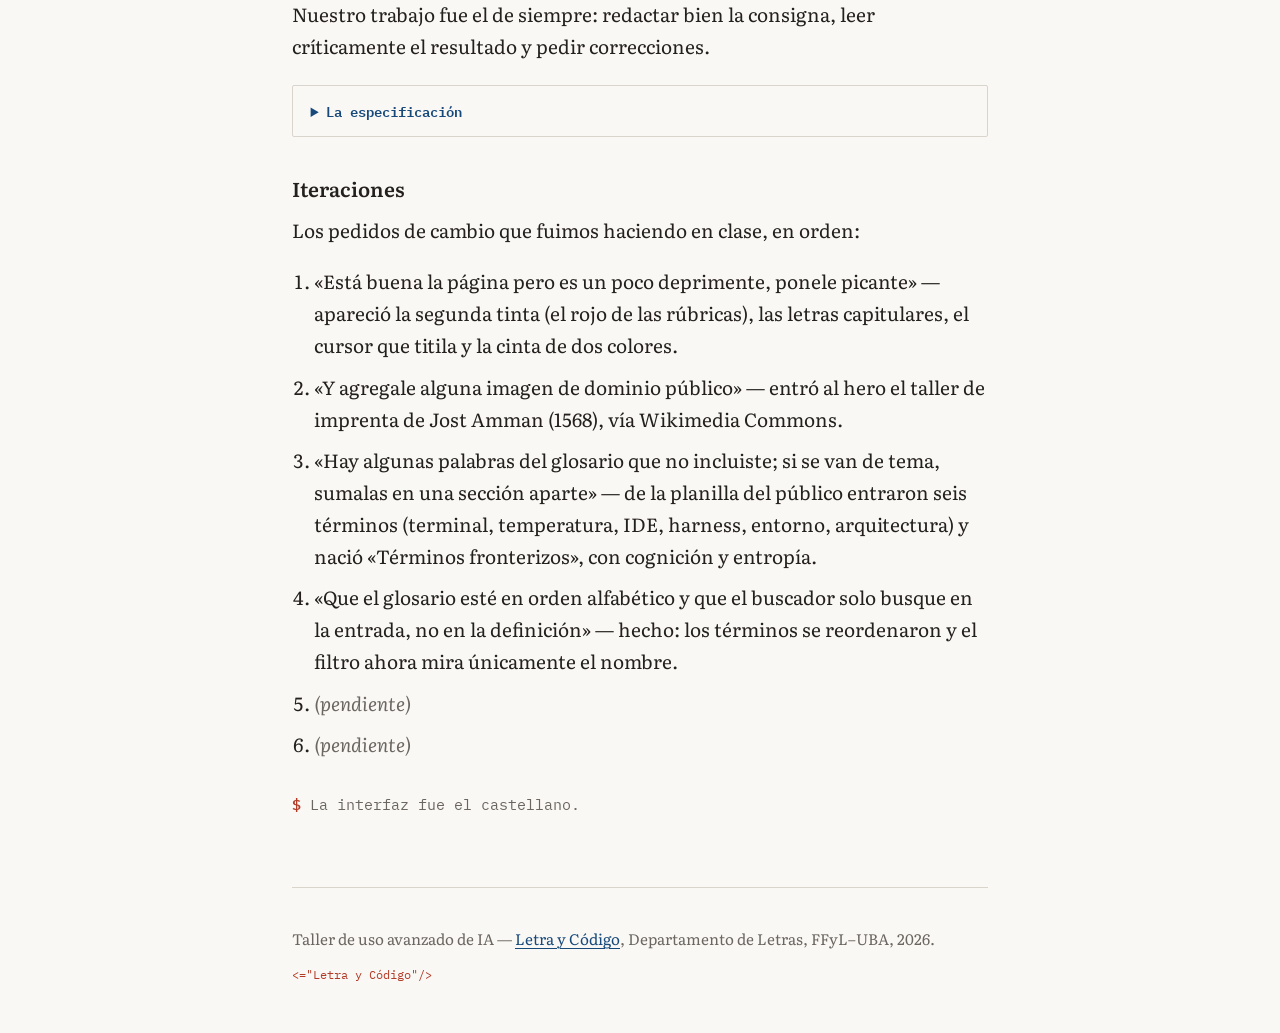
==== commit e72baa37: "Glosario en orden alfabético y buscador solo sobre los términos Los 27 términos del glosario princip" ====
--- a/index.html
+++ b/index.html
@@ -298,112 +298,112 @@
         <div class="glosario" id="lista-glosario">
           <dl>
             <div class="termino">
+              <dt>agente</dt>
+              <dd>Un modelo de lenguaje que además de responder puede actuar: leer archivos, buscar, ejecutar programas, y evaluar el resultado antes de seguir. Trabaja en ciclos, como quien redacta, relee y corrige.</dd>
+            </div>
+            <div class="termino">
+              <dt>alucinación</dt>
+              <dd>Cuando el modelo afirma con total fluidez algo falso: una cita que no existe, un dato inventado. No es una mentira deliberada sino el costo de su oficio —producir texto plausible—. Por eso todo se verifica.</dd>
+            </div>
+            <div class="termino">
+              <dt>API</dt>
+              <dd>Una puerta de servicio para programas: en vez de una página para leer con los ojos, una dirección donde un programa le pide datos o servicios a otro. Los modelos de lenguaje pagos suelen usarse así.</dd>
+            </div>
+            <div class="termino">
+              <dt>arquitectura</dt>
+              <dd>La forma en que se reparten las piezas de un sistema y sus responsabilidades: qué hace el frontend, qué hace el backend, por dónde conversan. El plano del edificio, previo a los ladrillos.</dd>
+            </div>
+            <div class="termino">
+              <dt>backend</dt>
+              <dd>La parte que corre en el servidor, invisible para quien visita: bases de datos, cuentas de usuario, la lógica que no puede quedar en el navegador.</dd>
+            </div>
+            <div class="termino">
+              <dt>clave de API</dt>
+              <dd>La contraseña personal con que un servicio identifica quién le pide algo (y a quién cobrárselo). Se guarda en una variable de entorno y no se publica jamás.</dd>
+            </div>
+            <div class="termino">
+              <dt>código fuente</dt>
+              <dd>El texto que escriben las personas (o los modelos) para que la computadora haga algo. Es el manuscrito original de un programa: lo que se lee, se corrige y se versiona.</dd>
+            </div>
+            <div class="termino">
+              <dt>commit</dt>
+              <dd>Una instantánea guardada del repositorio en un momento dado, con un mensaje que dice qué cambió. Como fechar y firmar un borrador antes de seguir corrigiendo.</dd>
+            </div>
+            <div class="termino">
+              <dt>contexto</dt>
+              <dd>Todo lo que el modelo «tiene a la vista» en una conversación: la consigna, lo dicho antes, los documentos adjuntos. Es una memoria de trabajo limitada: lo que queda afuera, el modelo no lo sabe.</dd>
+            </div>
+            <div class="termino">
+              <dt>deploy</dt>
+              <dd>El acto de publicar: tomar el sitio que funciona en tu máquina y subirlo a un servidor para que cualquiera lo vea. El pasaje del manuscrito a la edición.</dd>
+            </div>
+            <div class="termino">
+              <dt>entorno</dt>
+              <dd>El conjunto de programas, versiones y configuraciones entre los que corre un proyecto: su ecosistema de trabajo. «En mi máquina funciona» casi siempre significa que dos entornos difieren; los entornos virtuales de Python existen para evitarlo.</dd>
+            </div>
+            <div class="termino">
+              <dt>frontend</dt>
+              <dd>La parte de un sitio que se ve y se toca: los textos, botones y estilos que corren en el navegador de quien lo visita.</dd>
+            </div>
+            <div class="termino">
+              <dt>harness</dt>
+              <dd>El andamiaje que rodea a un modelo para convertirlo en agente: las herramientas que puede usar, las reglas que sigue, los límites que no cruza. El modelo pone el lenguaje; el harness, el taller donde trabaja.</dd>
+            </div>
+            <div class="termino">
+              <dt>hosting</dt>
+              <dd>El servicio que hace de imprenta y distribución: los servidores donde vive un sitio publicado y desde donde se entrega a quien lo visita.</dd>
+            </div>
+            <div class="termino">
+              <dt>HTML</dt>
+              <dd>El lenguaje con que se marca la estructura de una página web: esto es un título, esto un párrafo, esto un enlace. Está más cerca de la anotación editorial que del cálculo.</dd>
+            </div>
+            <div class="termino">
+              <dt>IDE</dt>
+              <dd>Sigla de «entorno de desarrollo integrado»: el programa donde se escribe y organiza el código, con sus ayudas — resaltado, correcciones, terminal incorporada. El escritorio del editor, con todo a mano. VS Code es el más usado.</dd>
+            </div>
+            <div class="termino">
+              <dt>localhost</dt>
+              <dd>El nombre con que tu computadora se señala a sí misma. Un sitio en localhost existe solo para vos: es el borrador que todavía no salió de tu escritorio.</dd>
+            </div>
+            <div class="termino">
               <dt>modelo de lenguaje</dt>
               <dd>Un programa entrenado con cantidades enormes de texto que aprende a continuar una frase de manera plausible. Todo lo que hace —responder, traducir, resumir— deriva de ese oficio de completar texto.</dd>
             </div>
             <div class="termino">
+              <dt>modelo local</dt>
+              <dd>Un modelo que corre en tu propia computadora, sin enviar nada a un servidor ajeno. Se gana privacidad e independencia; a cambio, suelen ser modelos más chicos que los comerciales.</dd>
+            </div>
+            <div class="termino">
               <dt>prompt</dt>
               <dd>El texto que se le da al modelo como punto de partida: una consigna. Como toda consigna, su formulación condiciona la respuesta.</dd>
             </div>
             <div class="termino">
+              <dt>repositorio</dt>
+              <dd>Una carpeta cuya historia completa queda registrada: cada versión, con fecha, autor y una nota. El archivo de borradores de un proyecto.</dd>
+            </div>
+            <div class="termino">
+              <dt>sitio estático</dt>
+              <dd>Un sitio hecho de archivos fijos que el servidor entrega tal cual, como copias de un mismo original. No consulta bases de datos ni arma la página a medida de cada visitante. Esta página es un ejemplo.</dd>
+            </div>
+            <div class="termino">
+              <dt>temperatura</dt>
+              <dd>La perilla que regula cuánto se arriesga el modelo al elegir la palabra siguiente: baja, respuestas más previsibles; alta, más variadas y con más riesgo de disparate. La diferencia entre una traducción literal y una versión libre.</dd>
+            </div>
+            <div class="termino">
+              <dt>terminal</dt>
+              <dd>La interfaz donde la computadora se maneja escribiendo órdenes en vez de haciendo click: un diálogo por turnos — uno escribe, la máquina responde. Los agentes como Claude Code viven ahí.</dd>
+            </div>
+            <div class="termino">
               <dt>token</dt>
               <dd>La unidad mínima en que el modelo corta el texto: a veces una palabra entera, a veces un pedazo, como las sílabas de un verso escandido. Los límites y los precios de los modelos se miden en tokens.</dd>
             </div>
             <div class="termino">
-              <dt>contexto</dt>
-              <dd>Todo lo que el modelo «tiene a la vista» en una conversación: la consigna, lo dicho antes, los documentos adjuntos. Es una memoria de trabajo limitada: lo que queda afuera, el modelo no lo sabe.</dd>
-            </div>
-            <div class="termino">
-              <dt>temperatura</dt>
-              <dd>La perilla que regula cuánto se arriesga el modelo al elegir la palabra siguiente: baja, respuestas más previsibles; alta, más variadas y con más riesgo de disparate. La diferencia entre una traducción literal y una versión libre.</dd>
-            </div>
-            <div class="termino">
-              <dt>modelo local</dt>
-              <dd>Un modelo que corre en tu propia computadora, sin enviar nada a un servidor ajeno. Se gana privacidad e independencia; a cambio, suelen ser modelos más chicos que los comerciales.</dd>
-            </div>
-            <div class="termino">
-              <dt>agente</dt>
-              <dd>Un modelo de lenguaje que además de responder puede actuar: leer archivos, buscar, ejecutar programas, y evaluar el resultado antes de seguir. Trabaja en ciclos, como quien redacta, relee y corrige.</dd>
-            </div>
-            <div class="termino">
-              <dt>harness</dt>
-              <dd>El andamiaje que rodea a un modelo para convertirlo en agente: las herramientas que puede usar, las reglas que sigue, los límites que no cruza. El modelo pone el lenguaje; el harness, el taller donde trabaja.</dd>
+              <dt>variable de entorno</dt>
+              <dd>Un dato que un programa lee de su entorno en vez de llevarlo escrito adentro: típicamente claves y configuraciones. Permite publicar el código sin publicar los secretos.</dd>
             </div>
             <div class="termino">
               <dt>vibecoding</dt>
               <dd>Programar delegando la escritura del código a un modelo de lenguaje. La destreza central no es tipear: es especificar bien lo que se quiere, criticar el resultado e iterar.</dd>
-            </div>
-            <div class="termino">
-              <dt>terminal</dt>
-              <dd>La interfaz donde la computadora se maneja escribiendo órdenes en vez de haciendo click: un diálogo por turnos — uno escribe, la máquina responde. Los agentes como Claude Code viven ahí.</dd>
-            </div>
-            <div class="termino">
-              <dt>código fuente</dt>
-              <dd>El texto que escriben las personas (o los modelos) para que la computadora haga algo. Es el manuscrito original de un programa: lo que se lee, se corrige y se versiona.</dd>
-            </div>
-            <div class="termino">
-              <dt>IDE</dt>
-              <dd>Sigla de «entorno de desarrollo integrado»: el programa donde se escribe y organiza el código, con sus ayudas — resaltado, correcciones, terminal incorporada. El escritorio del editor, con todo a mano. VS Code es el más usado.</dd>
-            </div>
-            <div class="termino">
-              <dt>HTML</dt>
-              <dd>El lenguaje con que se marca la estructura de una página web: esto es un título, esto un párrafo, esto un enlace. Está más cerca de la anotación editorial que del cálculo.</dd>
-            </div>
-            <div class="termino">
-              <dt>repositorio</dt>
-              <dd>Una carpeta cuya historia completa queda registrada: cada versión, con fecha, autor y una nota. El archivo de borradores de un proyecto.</dd>
-            </div>
-            <div class="termino">
-              <dt>commit</dt>
-              <dd>Una instantánea guardada del repositorio en un momento dado, con un mensaje que dice qué cambió. Como fechar y firmar un borrador antes de seguir corrigiendo.</dd>
-            </div>
-            <div class="termino">
-              <dt>deploy</dt>
-              <dd>El acto de publicar: tomar el sitio que funciona en tu máquina y subirlo a un servidor para que cualquiera lo vea. El pasaje del manuscrito a la edición.</dd>
-            </div>
-            <div class="termino">
-              <dt>hosting</dt>
-              <dd>El servicio que hace de imprenta y distribución: los servidores donde vive un sitio publicado y desde donde se entrega a quien lo visita.</dd>
-            </div>
-            <div class="termino">
-              <dt>sitio estático</dt>
-              <dd>Un sitio hecho de archivos fijos que el servidor entrega tal cual, como copias de un mismo original. No consulta bases de datos ni arma la página a medida de cada visitante. Esta página es un ejemplo.</dd>
-            </div>
-            <div class="termino">
-              <dt>frontend</dt>
-              <dd>La parte de un sitio que se ve y se toca: los textos, botones y estilos que corren en el navegador de quien lo visita.</dd>
-            </div>
-            <div class="termino">
-              <dt>backend</dt>
-              <dd>La parte que corre en el servidor, invisible para quien visita: bases de datos, cuentas de usuario, la lógica que no puede quedar en el navegador.</dd>
-            </div>
-            <div class="termino">
-              <dt>arquitectura</dt>
-              <dd>La forma en que se reparten las piezas de un sistema y sus responsabilidades: qué hace el frontend, qué hace el backend, por dónde conversan. El plano del edificio, previo a los ladrillos.</dd>
-            </div>
-            <div class="termino">
-              <dt>API</dt>
-              <dd>Una puerta de servicio para programas: en vez de una página para leer con los ojos, una dirección donde un programa le pide datos o servicios a otro. Los modelos de lenguaje pagos suelen usarse así.</dd>
-            </div>
-            <div class="termino">
-              <dt>alucinación</dt>
-              <dd>Cuando el modelo afirma con total fluidez algo falso: una cita que no existe, un dato inventado. No es una mentira deliberada sino el costo de su oficio —producir texto plausible—. Por eso todo se verifica.</dd>
-            </div>
-            <div class="termino">
-              <dt>localhost</dt>
-              <dd>El nombre con que tu computadora se señala a sí misma. Un sitio en localhost existe solo para vos: es el borrador que todavía no salió de tu escritorio.</dd>
-            </div>
-            <div class="termino">
-              <dt>entorno</dt>
-              <dd>El conjunto de programas, versiones y configuraciones entre los que corre un proyecto: su ecosistema de trabajo. «En mi máquina funciona» casi siempre significa que dos entornos difieren; los entornos virtuales de Python existen para evitarlo.</dd>
-            </div>
-            <div class="termino">
-              <dt>variable de entorno</dt>
-              <dd>Un dato que un programa lee de su entorno en vez de llevarlo escrito adentro: típicamente claves y configuraciones. Permite publicar el código sin publicar los secretos.</dd>
-            </div>
-            <div class="termino">
-              <dt>clave de API</dt>
-              <dd>La contraseña personal con que un servicio identifica quién le pide algo (y a quién cobrárselo). Se guarda en una variable de entorno y no se publica jamás.</dd>
             </div>
           </dl>
 
@@ -508,6 +508,9 @@
             entraron seis términos (terminal, temperatura, IDE, harness,
             entorno, arquitectura) y nació «Términos fronterizos», con
             cognición y entropía.</li>
+          <li>«Que el glosario esté en orden alfabético y que el buscador solo
+            busque en la entrada, no en la definición» — hecho: los términos se
+            reordenaron y el filtro ahora mira únicamente el nombre.</li>
           <li><span class="pendiente">(pendiente)</span> <!-- completar en clase --></li>
           <li><span class="pendiente">(pendiente)</span> <!-- completar en clase --></li>
         </ol>
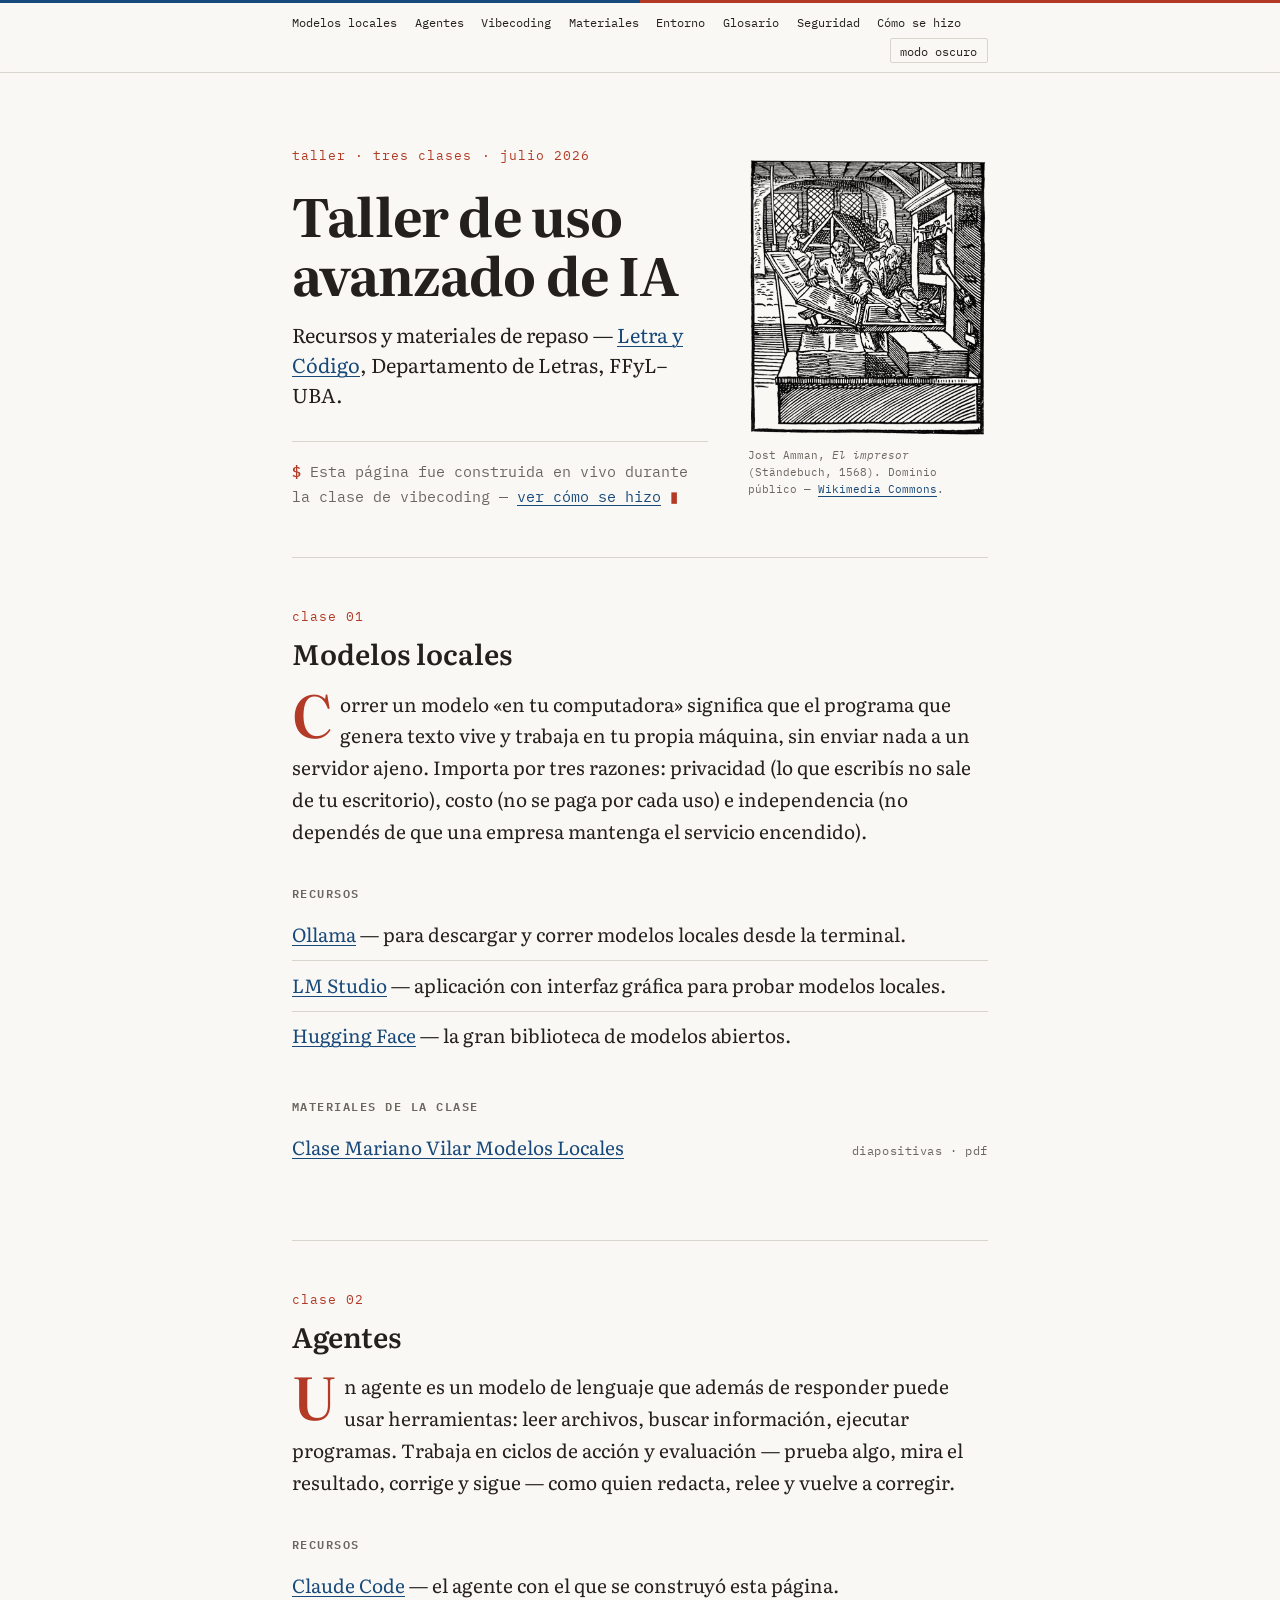
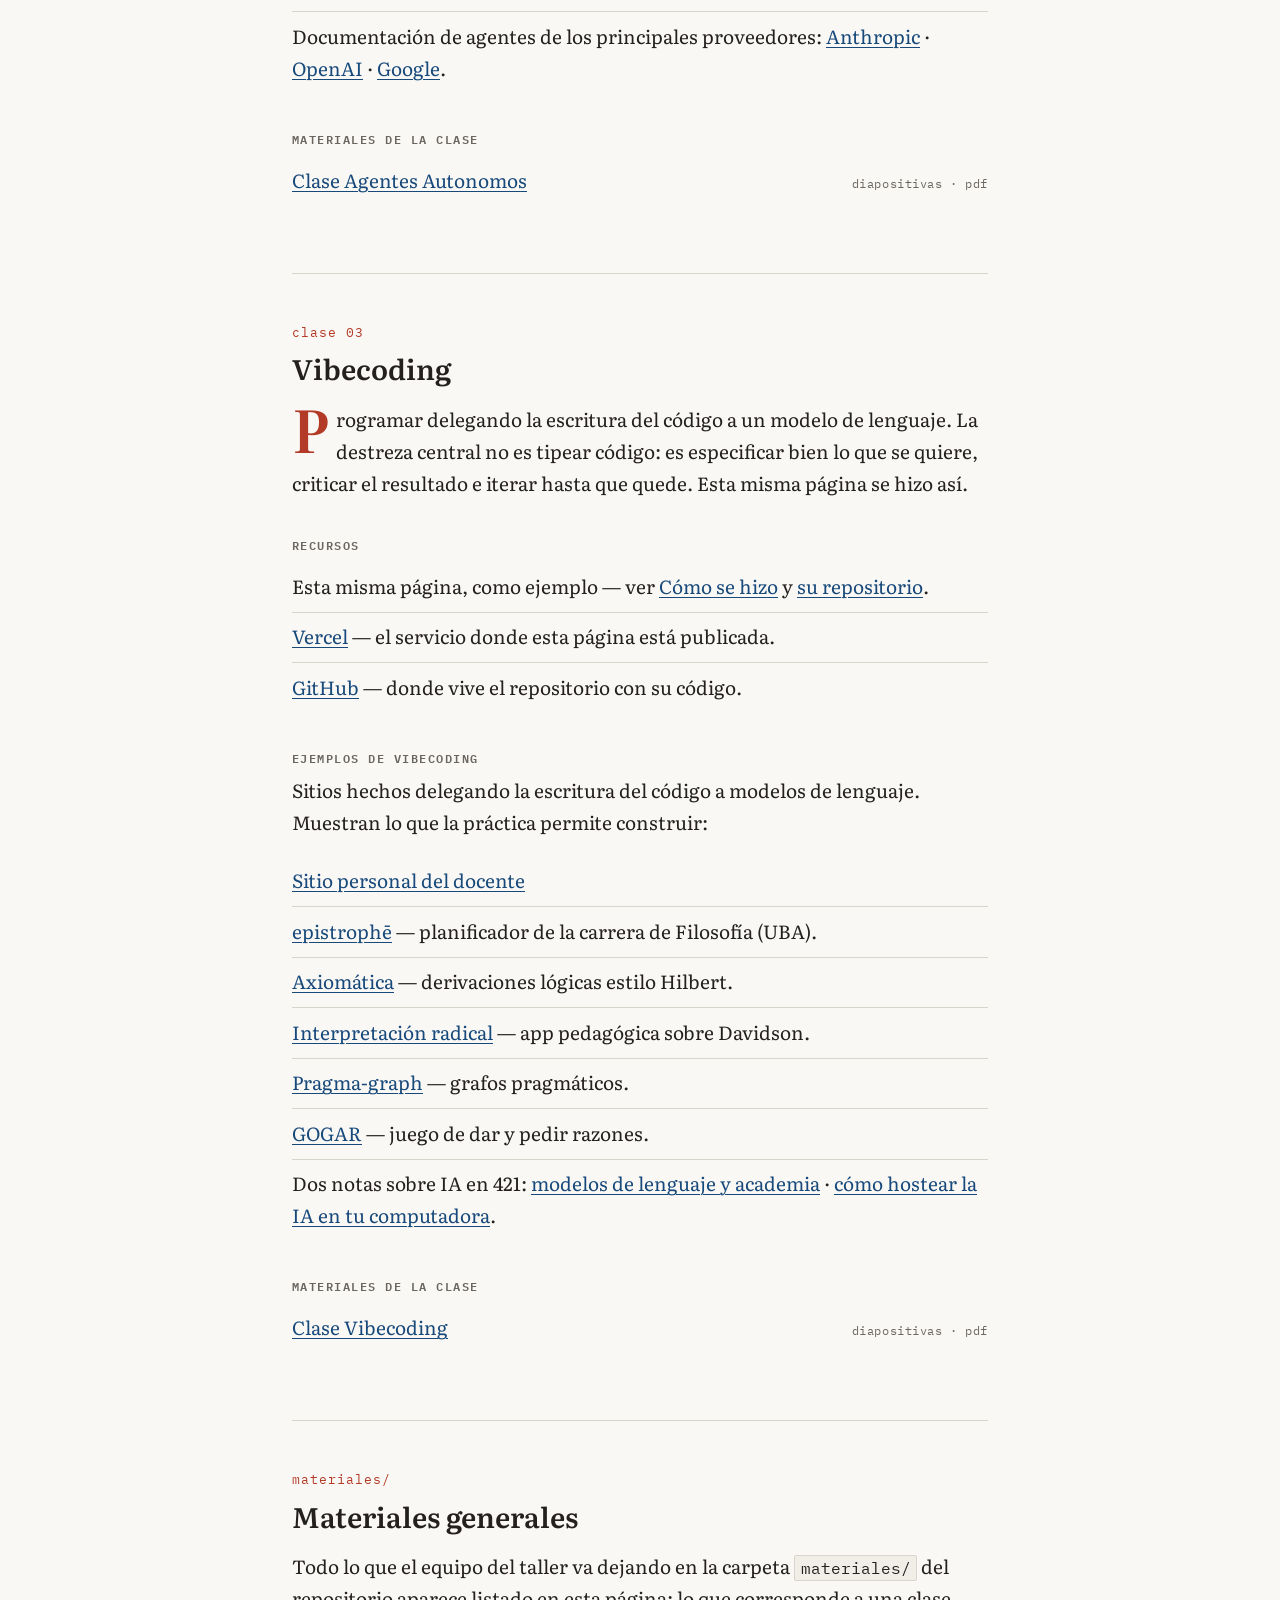
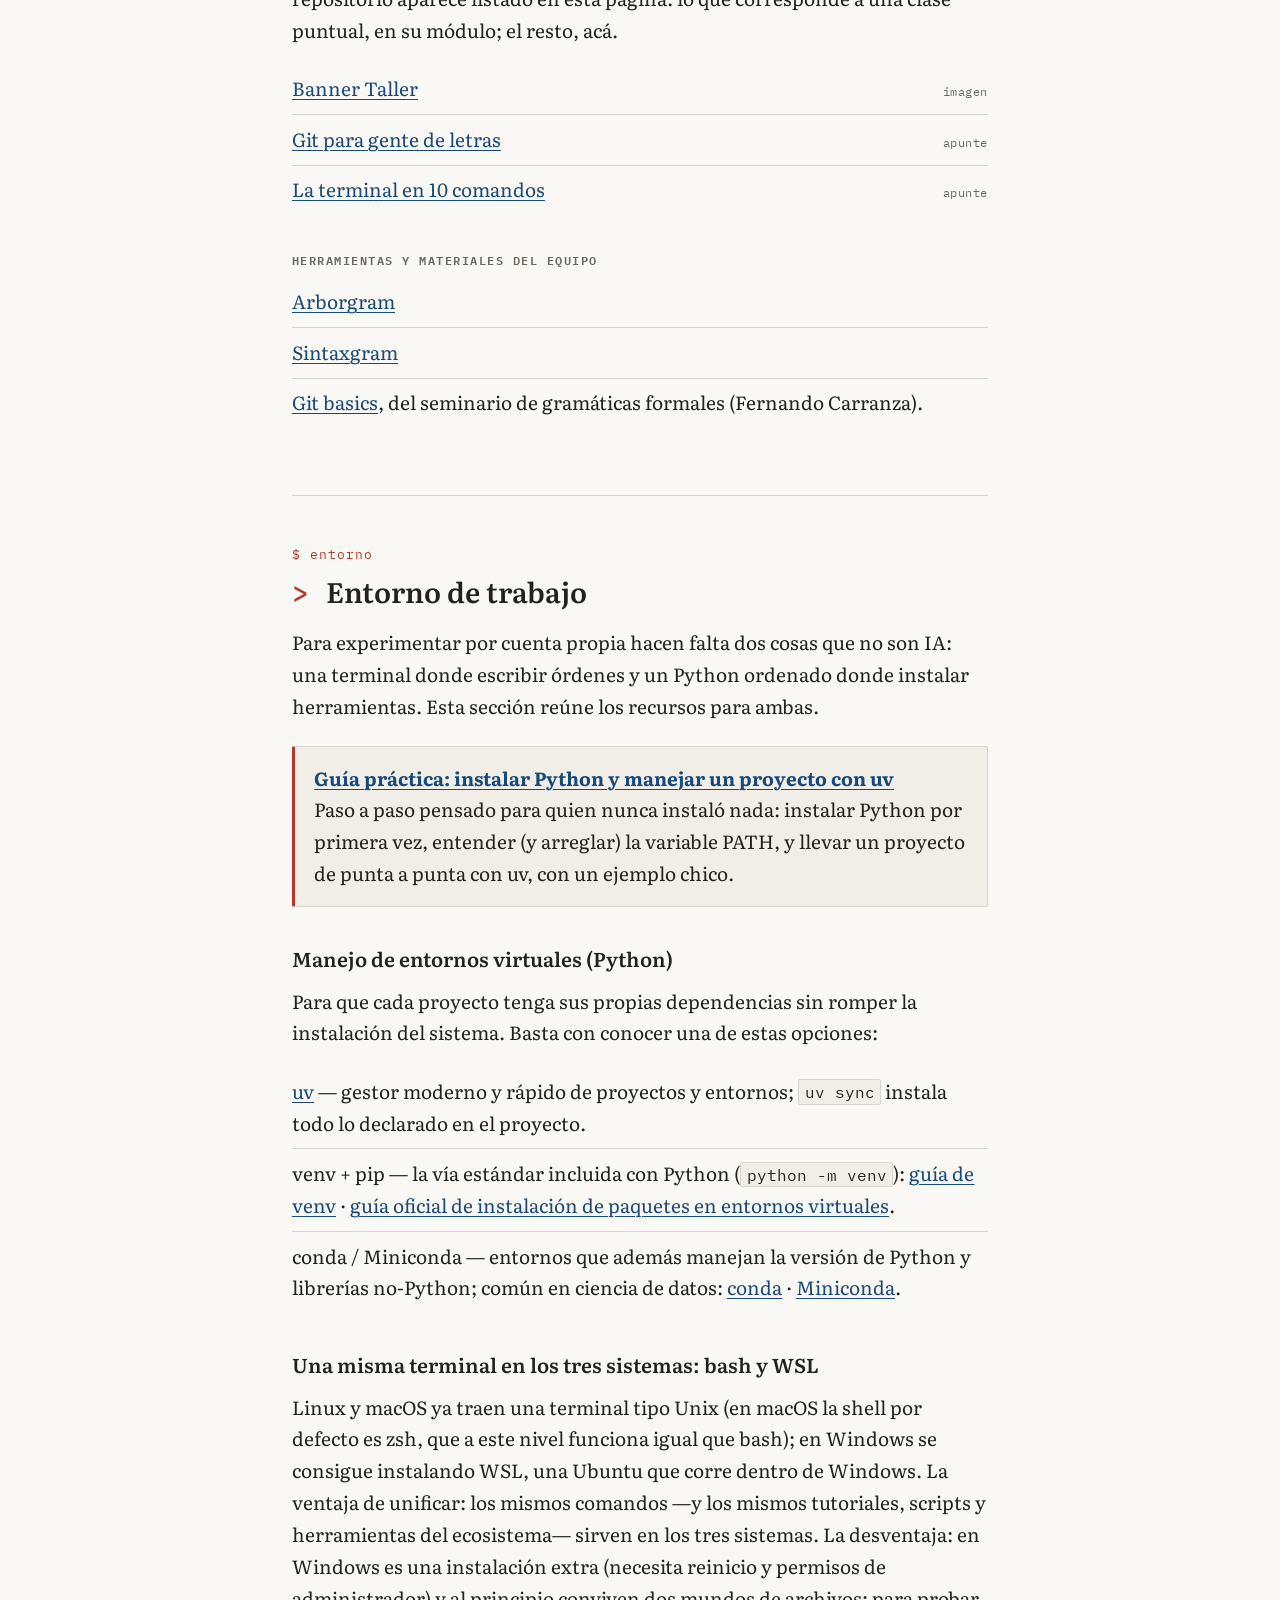
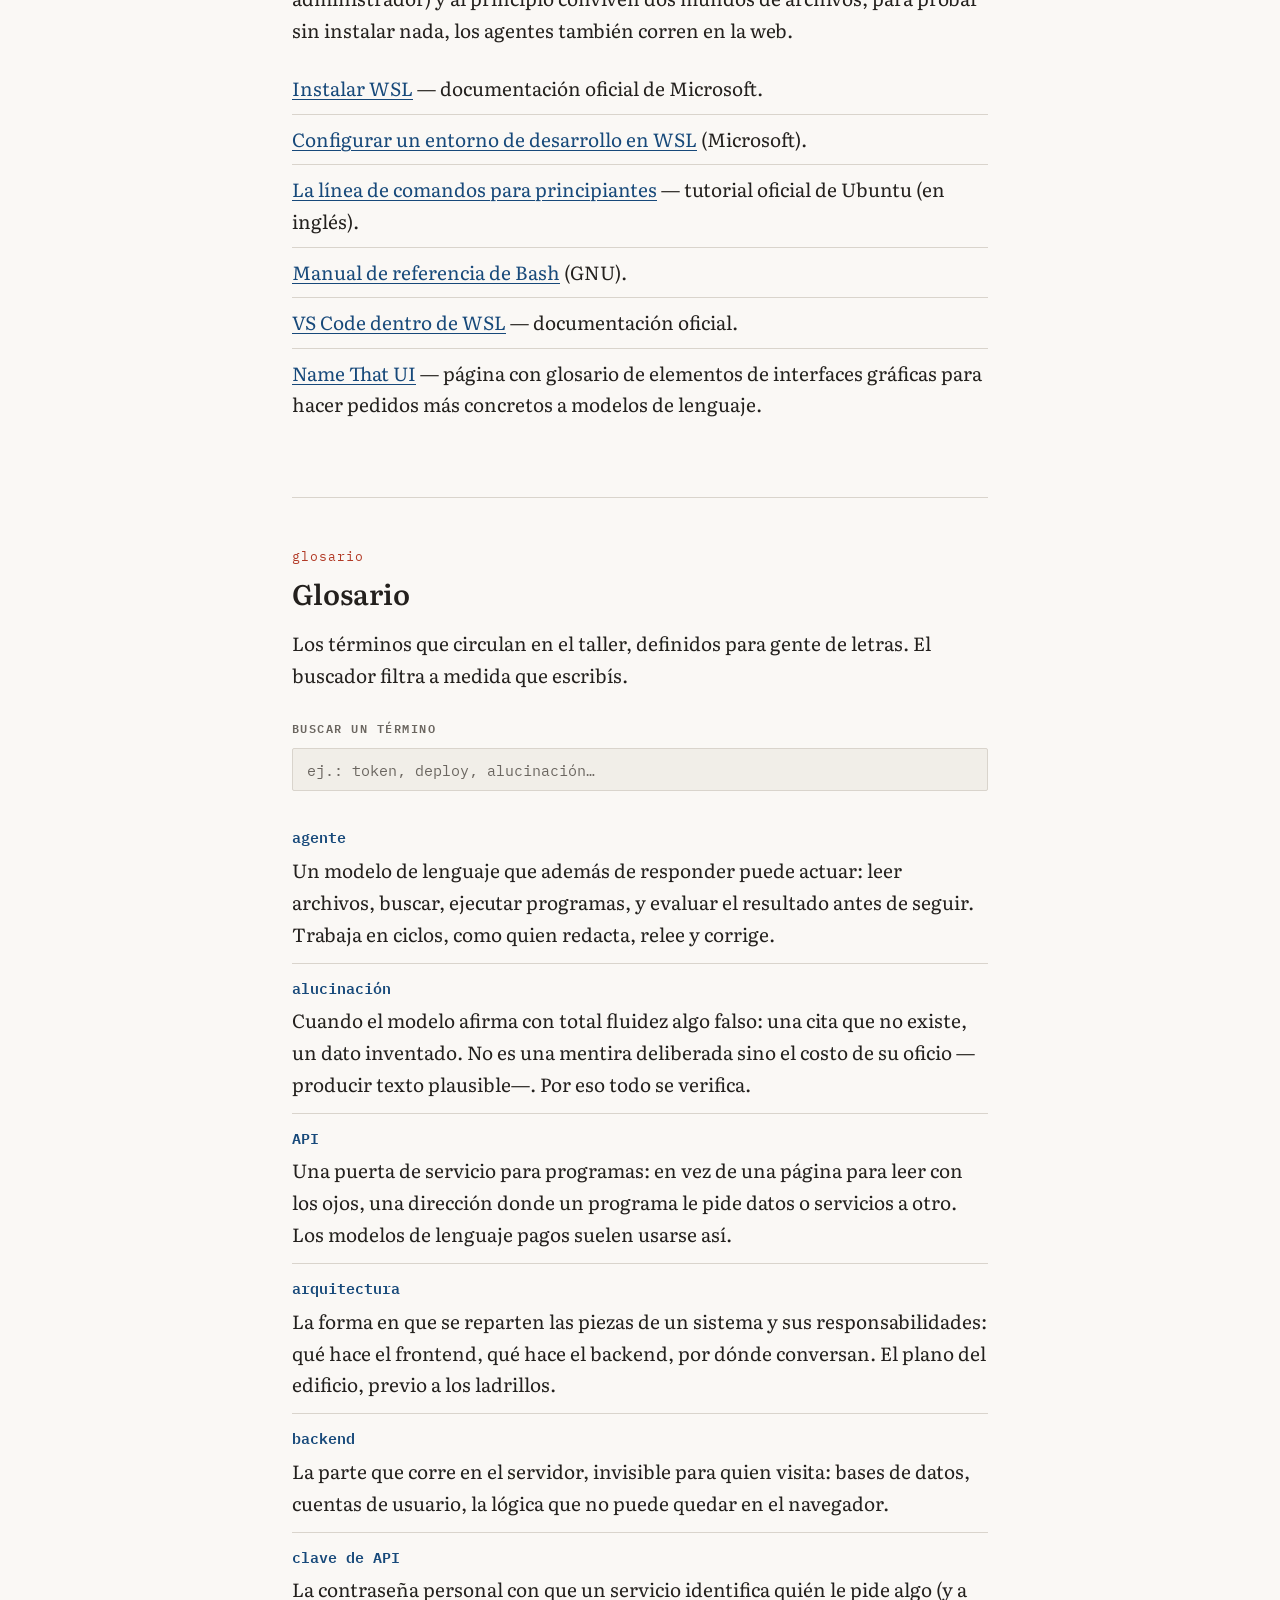
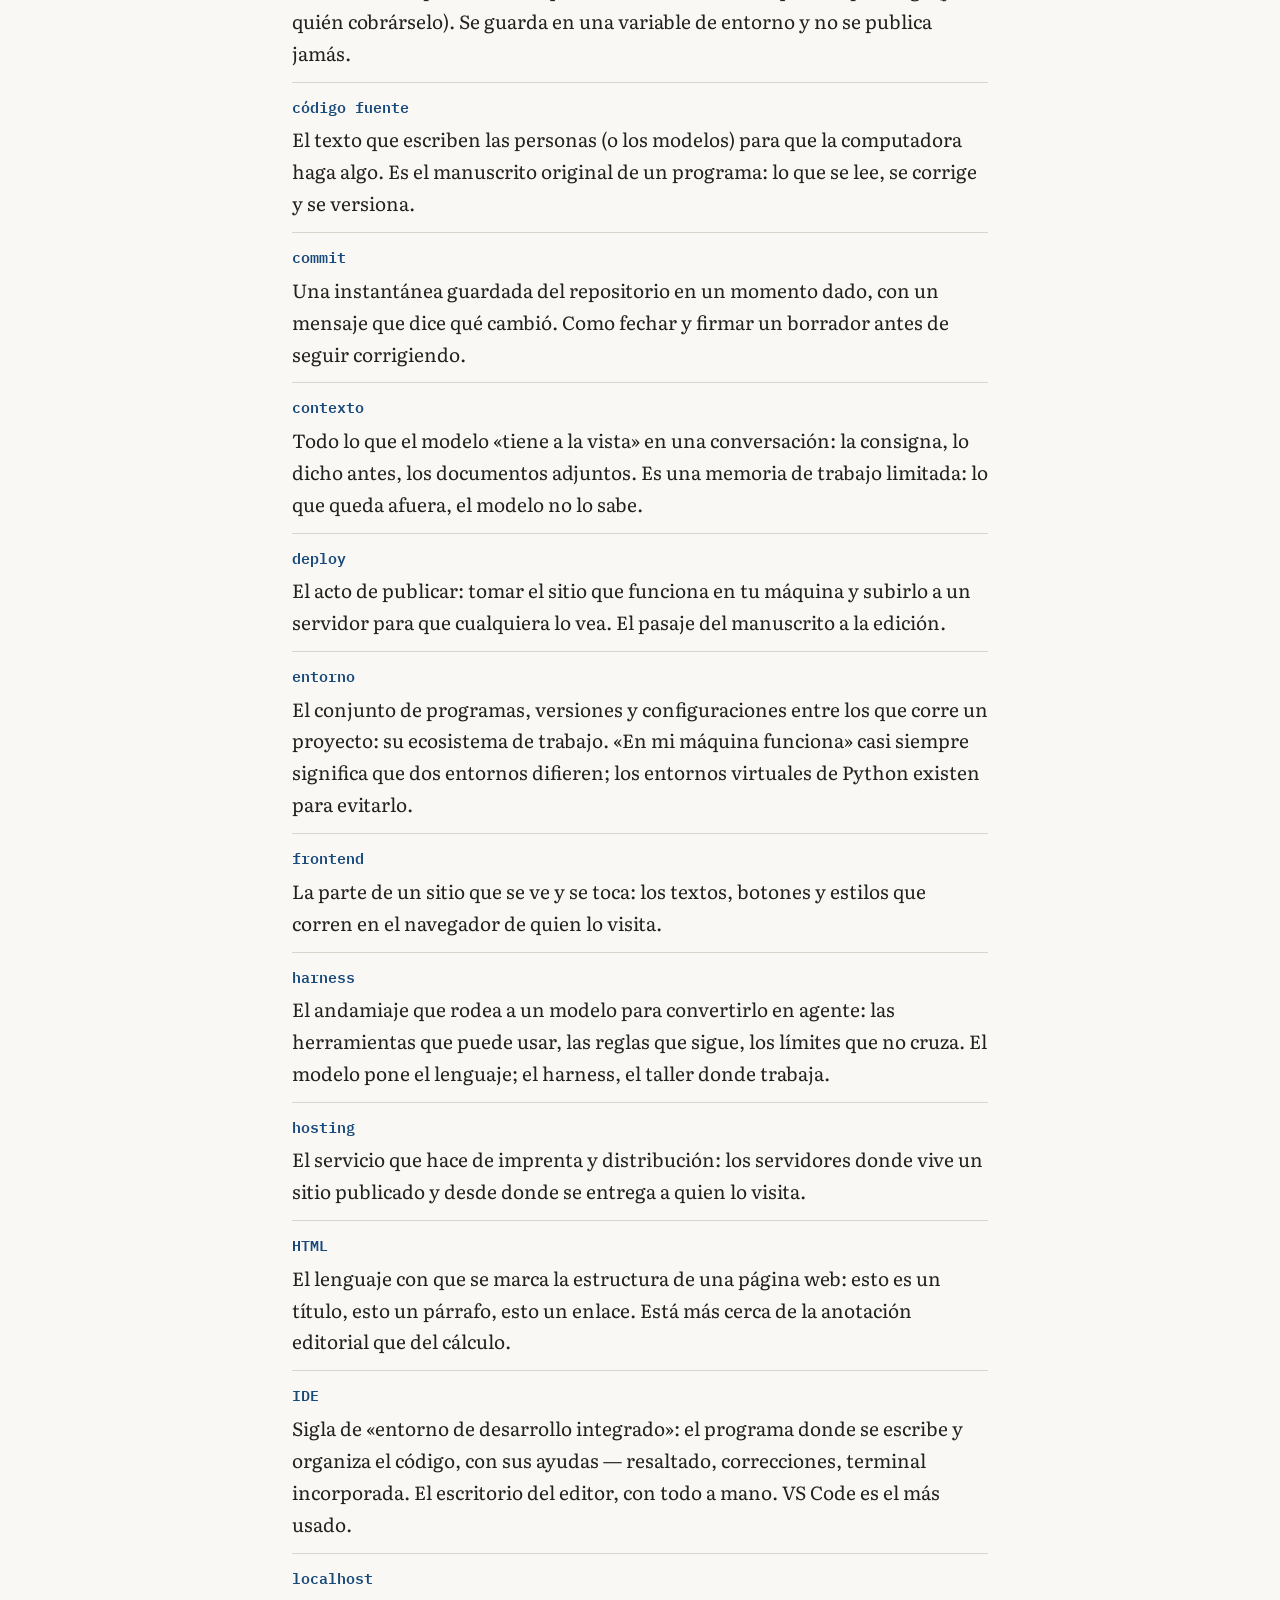
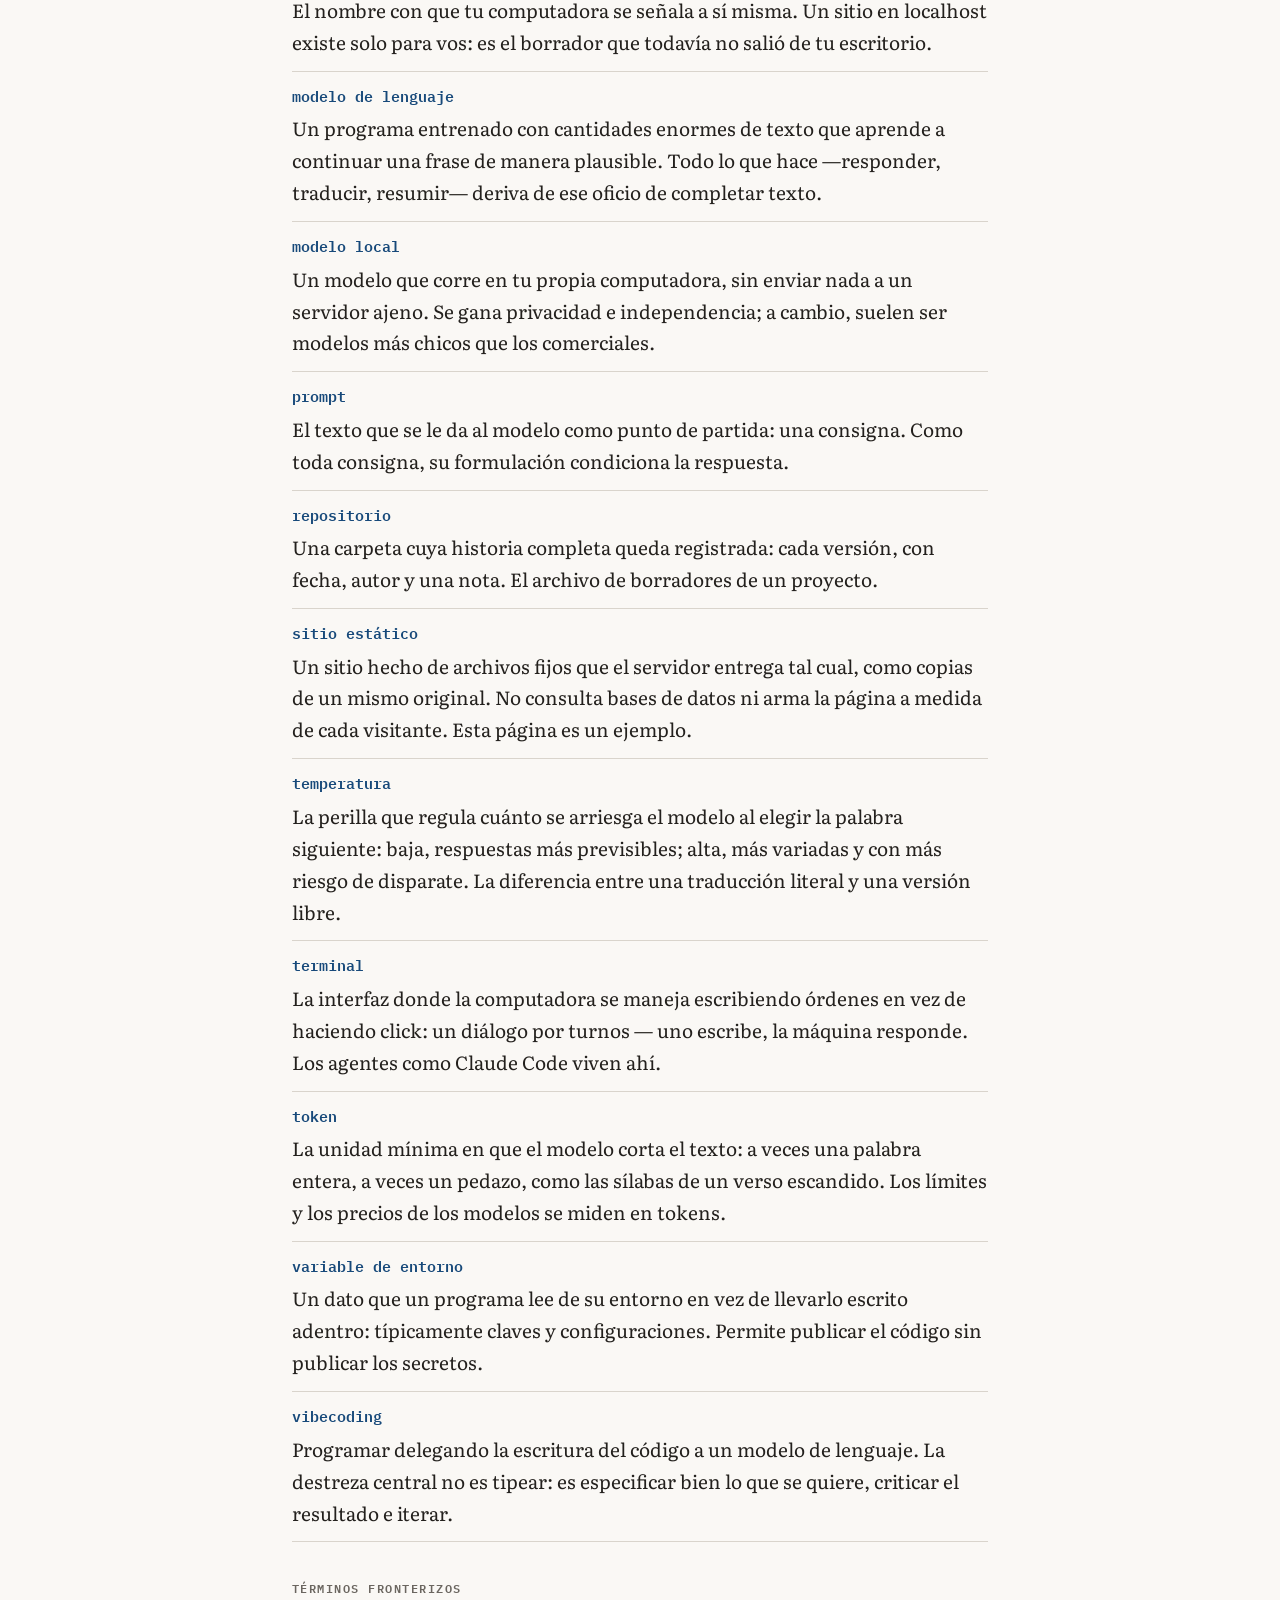
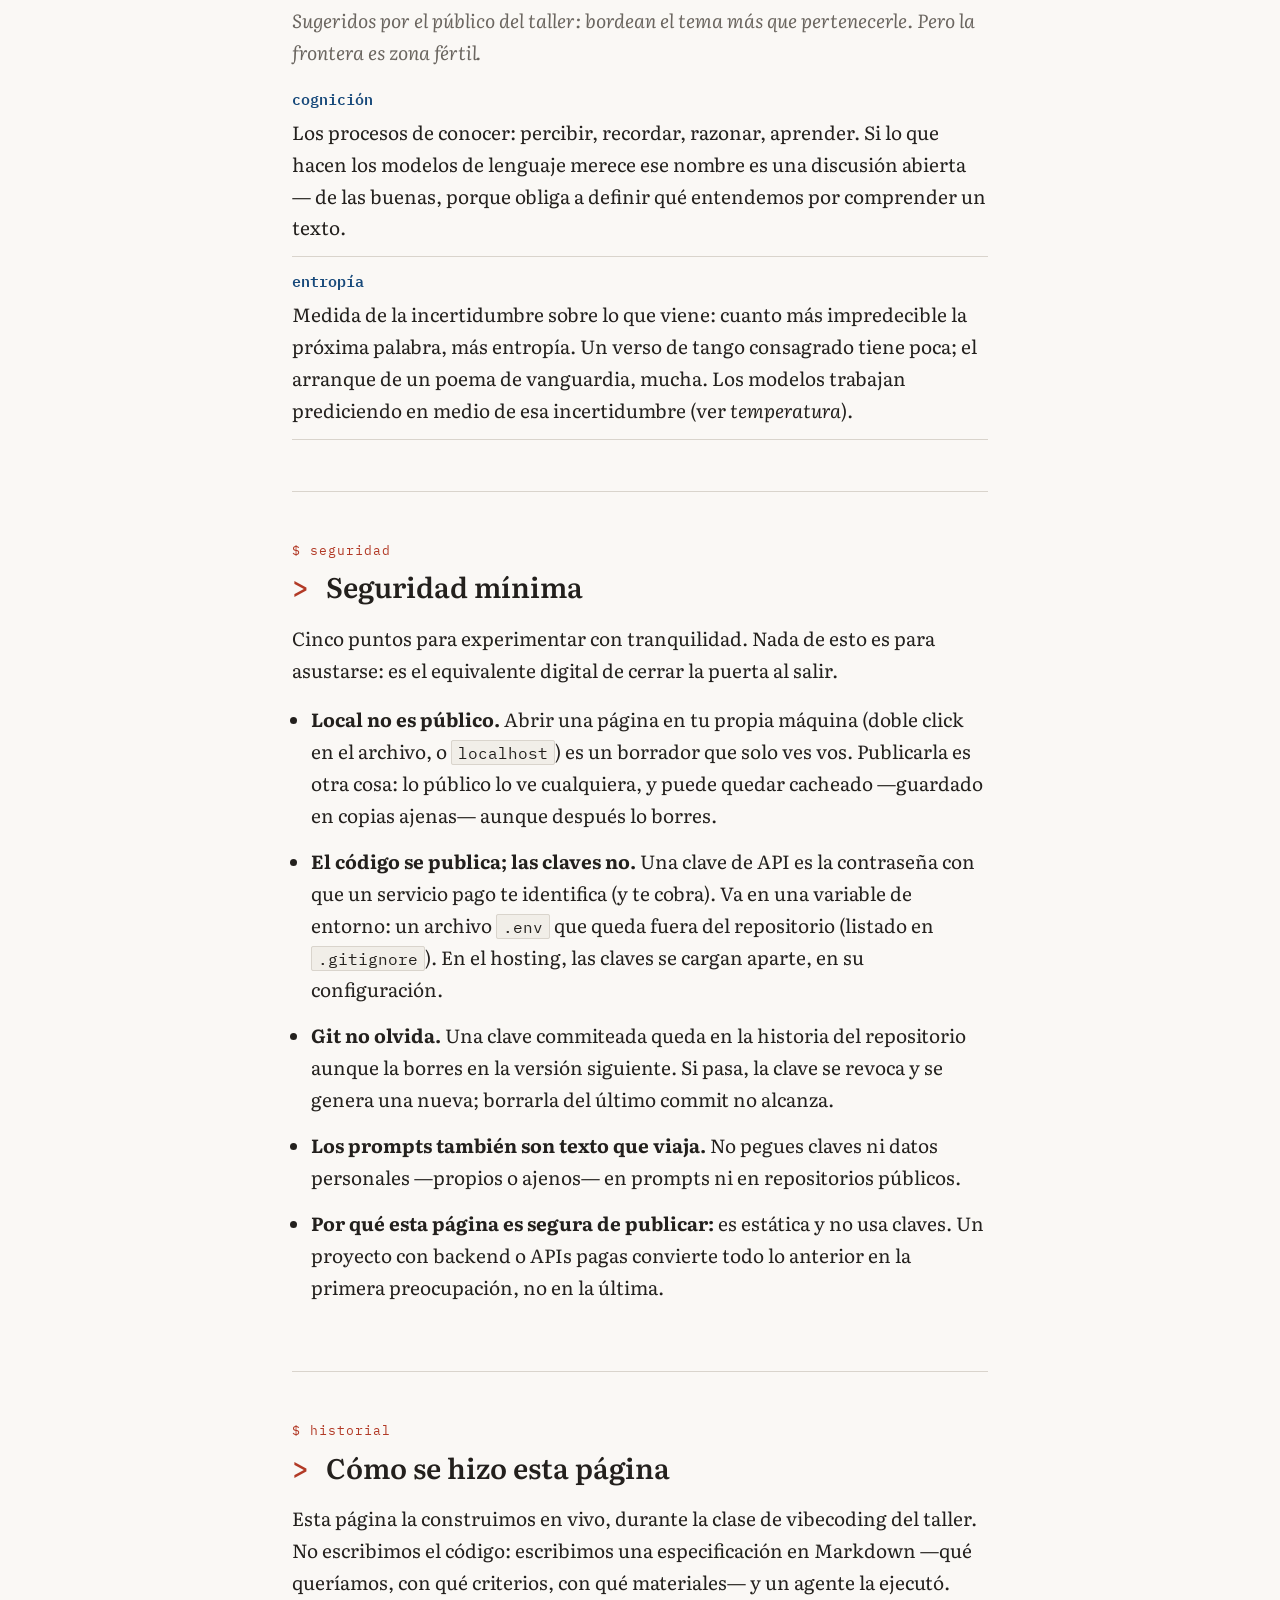
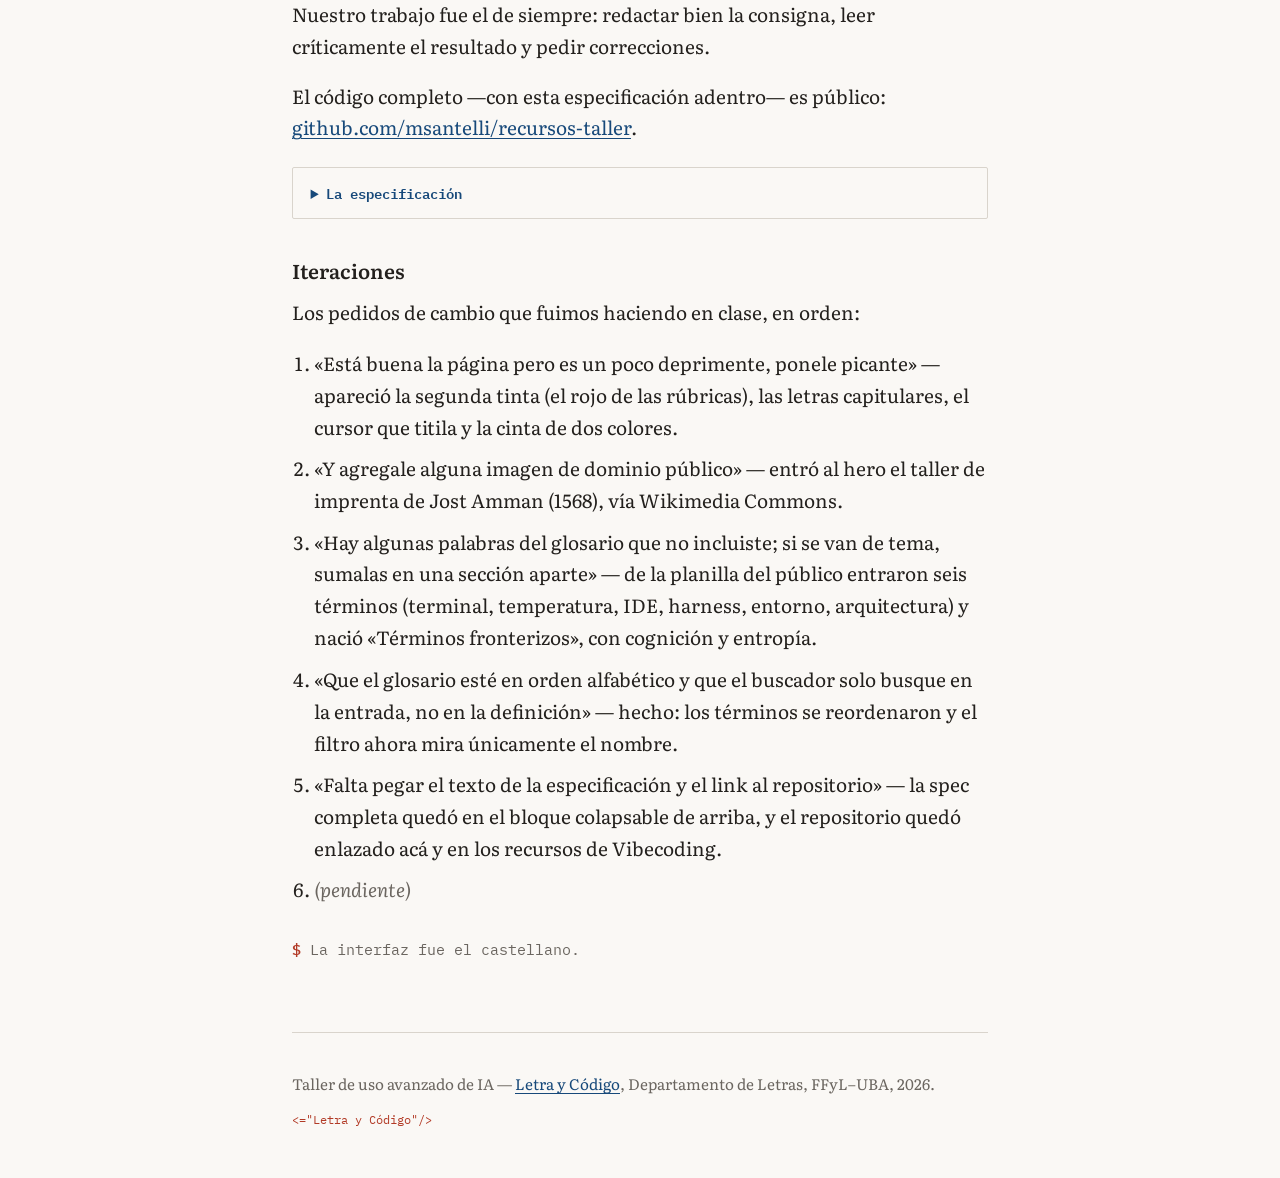
==== commit ff2c0c1e: "Texto de la especificación en el bloque colapsable y link al repositorio Co-Authored-By: Claude Fabl" ====
--- a/index.html
+++ b/index.html
@@ -159,7 +159,8 @@
 
         <h3 class="subtitulo-lista">Recursos</h3>
         <ul class="lista-recursos">
-          <li>Esta misma página, como ejemplo — ver <a href="#como-se-hizo">Cómo se hizo</a>.</li>
+          <li>Esta misma página, como ejemplo — ver <a href="#como-se-hizo">Cómo se hizo</a> y
+            <a href="https://github.com/msantelli/recursos-taller">su repositorio</a>.</li>
           <li><a href="https://vercel.com">Vercel</a> — el servicio donde esta página está publicada.</li>
           <li><a href="https://github.com">GitHub</a> — donde vive el repositorio con su código.</li>
         </ul>
@@ -485,14 +486,130 @@
           agente la ejecutó. Nuestro trabajo fue el de siempre: redactar bien la
           consigna, leer críticamente el resultado y pedir correcciones.
         </p>
+        <p>
+          El código completo —con esta especificación adentro— es público:
+          <a href="https://github.com/msantelli/recursos-taller">github.com/msantelli/recursos-taller</a>.
+        </p>
 
         <details>
           <summary>La especificación</summary>
-          <!-- ============================================
-               PEGAR ACÁ EL TEXTO COMPLETO DE spec.md
-               (dentro del <pre> de abajo)
-               ============================================ -->
-          <pre><code>(El texto de la especificación se pega acá durante la clase.)</code></pre>
+          <!-- Texto completo de spec.md, pegado en clase (escapado para HTML) -->
+          <pre><code>## Objetivo
+
+Construir un sitio web que sirva como material de repaso del "Taller de uso avanzado de IA", dictado en el marco de [Letra y Código](https://letras.filo.uba.ar/letra-y-c%C3%B3digo), proyecto del Departamento de Letras (Facultad de Filosofía y Letras, UBA). El público son estudiantes y docentes de letras y filosofía sin formación técnica: el sitio tiene que ser legible, sobrio y en **castellano rioplatense**.
+
+## Modo de trabajo
+
+- **No pidas aclaraciones ni esperes confirmaciones intermedias.** Esta página es un ejercicio: toda decisión que esta spec no fije es tuya. Decidí con criterio, anotá las decisiones no triviales en el README y seguí hasta terminar.
+- **Generá un `README.md`** con instrucciones claras y completas para montar el sitio localmente, escritas para alguien sin experiencia técnica: qué hace falta tener instalado (si algo), los comandos exactos en orden, cómo ver la página en el navegador, cómo agregar un archivo a `materiales/` y redeployar, y las decisiones de diseño no triviales que tomaste.
+
+## Requisitos técnicos
+
+- El sitio puede ser estático o no: **el único dogma es que funcione bien**. Dicho eso, elegí la arquitectura más simple que cumpla esta spec — si no hay una razón concreta para un framework o un backend, no los uses.
+- Tiene que poder deployarse en **Vercel** sin configuración heroica, y correr localmente con un comando simple (documentado en el `README.md` pedido en "Modo de trabajo").
+- Responsive: legible en teléfono y en proyector. Sin scroll horizontal.
+- Modo claro y modo oscuro según preferencia del sistema, con un botón para alternar manualmente.
+- Tamaño de cuerpo generoso (mínimo 18px), buen contraste, interlineado cómodo. La elección tipográfica se rige por la sección Estética: se permiten hasta dos webfonts (self-hosted o de Google Fonts), siempre con pilas de reserva del sistema.
+- HTML semántico y accesible: encabezados jerárquicos, atributos `lang`, `alt` en imágenes, navegación por teclado.
+- El código debe quedar comentado en castellano, porque los estudiantes lo van a leer.
+
+## Materiales del repositorio
+
+El repositorio incluye una carpeta **`materiales/`** cuyo contenido no está fijado de antemano: puede traer PDFs, diapositivas, notebooks, imágenes, audio, texto plano o lo que el equipo del taller haya dejado ahí. El sitio tiene que **reconocerlos e integrarlos**:
+
+- Inspeccioná la carpeta al construir el sitio y generá los enlaces a partir de lo que efectivamente hay — no inventes materiales ni dejes enlaces rotos a archivos inexistentes.
+- Cada material se lista con un nombre legible (derivado del nombre de archivo, limpiado: sin guiones bajos ni extensiones a la vista), su tipo (PDF, diapositivas, notebook…) y, si el nombre lo permite, asociado al módulo del taller que corresponda (modelos locales, agentes, vibecoding); lo que no encaje en un módulo va a una sección "Materiales generales".
+- Los archivos deben quedar servidos por el propio sitio (copiados o referenciados de modo que los enlaces funcionen tanto localmente como en el deploy de Vercel).
+- Si la carpeta está vacía al momento de construir, la sección de materiales debe existir igual, con un aviso amable de que se irán publicando — y el sitio debe estar armado para que agregar un archivo a `materiales/` y redeployar baste para que aparezca listado (documentá en el README cómo).
+
+## Recursos enlazados (`recursos.md`)
+
+El repositorio incluye además un archivo **`recursos.md`** con enlaces curados por el equipo, organizados en secciones. Integralos en la página:
+
+- La sección "Ejemplos de vibecoding" va dentro del módulo **Vibecoding**, como lista de muestra de lo que la práctica permite construir (con una línea de descripción cada uno, tomada del propio archivo).
+- La sección "Herramientas y materiales del equipo" va donde mejor encaje según el contenido de cada enlace (un módulo específico o "Materiales generales").
+- Las secciones "Manejo de entornos virtuales (Python)" y "Una misma terminal en los tres sistemas: bash y WSL" van juntas, en un módulo o apartado de entorno de trabajo (o en "Materiales generales"), conservando sus líneas de encuadre.
+- El "Pedido para la página" incluido en la sección de entornos virtuales debe cumplirse: generá una **guía práctica propia** (subpágina o sección aparte) con el paso a paso que ahí se describe — instalar Python por primera vez, entender y arreglar la variable PATH, y gestionar un proyecto con uv de punta a punta con un ejemplo chico — usando los enlaces oficiales dados como referencias. Esta guía es la única parte donde tenés que redactar contenido propio más allá de los enlaces (la excepción a la regla siguiente).
+- Respetá las URLs exactamente como figuran en el archivo (alguna es `http` a propósito) y no inventes descripciones más allá de lo que el archivo dice.
+- Si `recursos.md` no está presente, la página se construye igual sin estas listas.
+
+## Estética
+
+Sobria, editorial e **híbrida**: clásica y tecnológica a la vez. La página trata del encuentro entre la tradición de la letra y las máquinas, y su forma tiene que decirlo — más biblioteca con una terminal abierta que startup.
+
+- **La tipografía es el argumento.** Combiná dos voces: una **serif de tradición editorial** (p. ej. Literata, EB Garamond, Crimson Pro) para el cuerpo de lectura, y una **monoespaciada** con memoria de máquina de escribir y de terminal (p. ej. Courier Prime, IBM Plex Mono, JetBrains Mono) para títulos o etiquetas, metadatos, términos técnicos y bloques de código. El contraste serif/mono debe leerse como el tema de la página hecho forma: la hoja impresa y el código conviviendo.
+- Hasta dos webfonts (self-hosted o Google Fonts) con pilas de reserva del sistema; si preferís no cargar ninguna, logralo con las pilas del sistema (Georgia/serif + ui-monospace) manteniendo el mismo contraste de voces.
+- Detalles que refuercen la hibridez sin volverse disfraz: filetes finos como de página impresa, numeración de secciones, quizá un `&gt;` o `$` como motivo discreto en los títulos de secciones técnicas. **Prohibido** el disfraz completo en cualquiera de las dos direcciones: ni terminal retro (fondo negro fosforescente) ni pergamino escaneado.
+- Fondo neutro, una sola tinta de acento (un azul profundo u otra tinta seria), sin animaciones decorativas, sin emojis en los títulos. Que parezca hecha con criterio, no con plantilla.
+
+## Estructura y contenido
+
+### 1. Encabezado (hero)
+
+- Título: **Taller de uso avanzado de IA**.
+- Subtítulo: "Recursos y materiales de repaso — [Letra y Código](https://letras.filo.uba.ar/letra-y-c%C3%B3digo), Departamento de Letras, FFyL–UBA".
+- Una línea que diga que esta página fue construida en vivo durante la clase de vibecoding, con un enlace ancla a la sección "Cómo se hizo esta página".
+- Navegación fija y discreta con enlaces a todas las secciones (incluida la de materiales).
+
+### 2. Los tres módulos del taller
+
+Tres bloques, uno por clase, cada uno con un párrafo introductorio breve (redactalo vos: tono claro, sin jerga, dos o tres oraciones) y una lista de recursos con enlaces. Contenido inicial:
+
+**Modelos locales**
+- Qué significa correr un modelo "en tu computadora" y por qué importa (privacidad, costo, independencia).
+- Recursos: [Ollama](https://ollama.com), [LM Studio](https://lmstudio.ai), [Hugging Face](https://huggingface.co).
+
+**Agentes**
+- Qué es un agente: un modelo de lenguaje que además de responder puede usar herramientas (leer archivos, buscar, ejecutar) en ciclos de acción y evaluación.
+- Recursos: [Claude Code](https://claude.com/claude-code), documentación de agentes de los principales proveedores.
+
+**Vibecoding**
+- Programar delegando la escritura del código a un modelo de lenguaje. La destreza central no es tipear código: es especificar bien, criticar el resultado e iterar.
+- Recursos: esta misma página como ejemplo; [Vercel](https://vercel.com), [GitHub](https://github.com).
+
+### 3. Glosario
+
+- Lista de términos con definición breve (una o dos oraciones, sin tecnicismos dentro de las definiciones).
+- Un campo de búsqueda simple que filtre los términos en vivo (JavaScript mínimo).
+- Términos iniciales: *modelo de lenguaje, prompt, token, contexto, modelo local, agente, vibecoding, código fuente, HTML, repositorio, commit, deploy, hosting, sitio estático, frontend, backend, API, alucinación, localhost, variable de entorno, clave de API*.
+- Redactá las definiciones pensando en alguien de humanidades: preferí analogías con textos, ediciones y traducciones antes que metáforas de ingeniería.
+- Dejá el HTML del glosario fácil de extender: durante la clase vamos a agregar términos nuevos.
+
+**Fuente de los términos nuevos (para usar durante la clase, no al construir el sitio):** el público sugiere términos mediante un formulario cuyas respuestas caen en esta planilla: &lt;https://docs.google.com/spreadsheets/d/1ejQA9SLjwaD88N4EcePR5095g1fc_xI_KYx3-B6-Gpo/edit?usp=sharing&gt; (exportación CSV sin autenticación: `https://docs.google.com/spreadsheets/d/1ejQA9SLjwaD88N4EcePR5095g1fc_xI_KYx3-B6-Gpo/export?format=csv`). Columnas: marca temporal, "Términos o conceptos sugeridos" (puede haber varios por fila, separados por comas o saltos de línea) y "Comentarios adicionales o sugerencias sobre el enfoque del glosario". Cuando durante la clase se te pida incorporarla, el procedimiento es en dos fases:
+
+1. **Proponer, sin tocar archivos**: descargá el CSV, separá y normalizá los términos (minúsculas salvo siglas, sin comillas, singular; los anglicismos técnicos quedan como se usan), unificá duplicados y variantes, convertí las preguntas en el término sobre el que preguntan, y clasificá cada candidato en **agregar** (término pertinente que falta), **ya está** (existe; si la duda sugiere que la definición no alcanza, proponé mejorarla) o **descartar** (spam, chistes, nombres de personas, sin relación con el taller — con una razón de una línea). Si los términos a agregar superan los veinticinco, priorizá los más pedidos y los más básicos. Los comentarios sobre el enfoque listalos aparte con tu recomendación. Mostrá la propuesta y **esperá confirmación** — es la única excepción al "no esperes confirmaciones" del Modo de trabajo, porque toca la página publicada con texto de terceros.
+2. **Ejecutar la lista aprobada**: redactá las entradas nuevas con el mismo estilo y criterio del resto del glosario y registrá los prompts en la sección "Iteraciones".
+
+### 4. Seguridad mínima
+
+Sección breve, tono sereno, sin alarmismo — cuatro o cinco puntos para quien va a experimentar por su cuenta:
+
+- La diferencia entre abrir una página en la propia máquina (doble click, `localhost`) y publicarla: lo público lo ve cualquiera, y puede quedar cacheado aunque después se borre.
+- **El código se publica; las claves no.** Qué es una clave de API y qué es una variable de entorno: el archivo `.env` queda fuera del repositorio (`.gitignore`); en el hosting las claves se cargan aparte.
+- Una clave commiteada queda en la historia del repositorio aunque se borre en la versión siguiente.
+- No pegar claves ni datos personales (propios o ajenos) en prompts ni en repositorios públicos.
+- Cierre: esta página es estática y no usa claves — por eso publicarla es seguro. Un proyecto con backend o APIs pagas convierte todo lo anterior en la primera preocupación.
+
+### 5. Cómo se hizo esta página
+
+Sección meta, breve, en primera persona del plural:
+- Explicar que la página se construyó en vivo durante la clase, a partir de una especificación escrita en Markdown que un agente ejecutó.
+- Un bloque `&lt;details&gt;` colapsable titulado "La especificación" con espacio para pegar el texto de esta spec (dejá un marcador claro donde pegarla).
+- Una lista numerada "Iteraciones" con espacio para anotar los prompts de cambio que se pidan durante la clase (dejá dos o tres ítems de ejemplo vacíos con un marcador `&lt;!-- completar en clase --&gt;`).
+- Cierre de una línea: la interfaz fue el castellano.
+
+### Pie de página
+
+- "Taller de uso avanzado de IA — Letra y Código, Departamento de Letras, FFyL–UBA, 2026", con el enlace a la página del proyecto. Sin datos personales, sin emails.
+
+## Criterio de terminado
+
+- El sitio corre localmente con el comando documentado en el README y se ve completo y correcto en claro y en oscuro.
+- El `README.md` existe y alcanza por sí solo: una persona sin experiencia técnica puede montar el sitio localmente siguiendo únicamente sus instrucciones.
+- Todo el texto visible está en castellano y sin placeholders tipo *lorem ipsum* (salvo los marcadores pedidos en la sección meta).
+- El filtro del glosario funciona.
+- Todos los archivos presentes en `materiales/` aparecen listados y sus enlaces abren el archivo correcto, tanto en local como tras el deploy; no hay ningún enlace roto en el sitio.
+- Todos los enlaces de `recursos.md` aparecen en la página, en la sección que corresponde y con la URL intacta.</code></pre>
         </details>
 
         <h3>Iteraciones</h3>
@@ -511,7 +628,10 @@
           <li>«Que el glosario esté en orden alfabético y que el buscador solo
             busque en la entrada, no en la definición» — hecho: los términos se
             reordenaron y el filtro ahora mira únicamente el nombre.</li>
-          <li><span class="pendiente">(pendiente)</span> <!-- completar en clase --></li>
+          <li>«Falta pegar el texto de la especificación y el link al
+            repositorio» — la spec completa quedó en el bloque colapsable de
+            arriba, y el repositorio quedó enlazado acá y en los recursos de
+            Vibecoding.</li>
           <li><span class="pendiente">(pendiente)</span> <!-- completar en clase --></li>
         </ol>
 
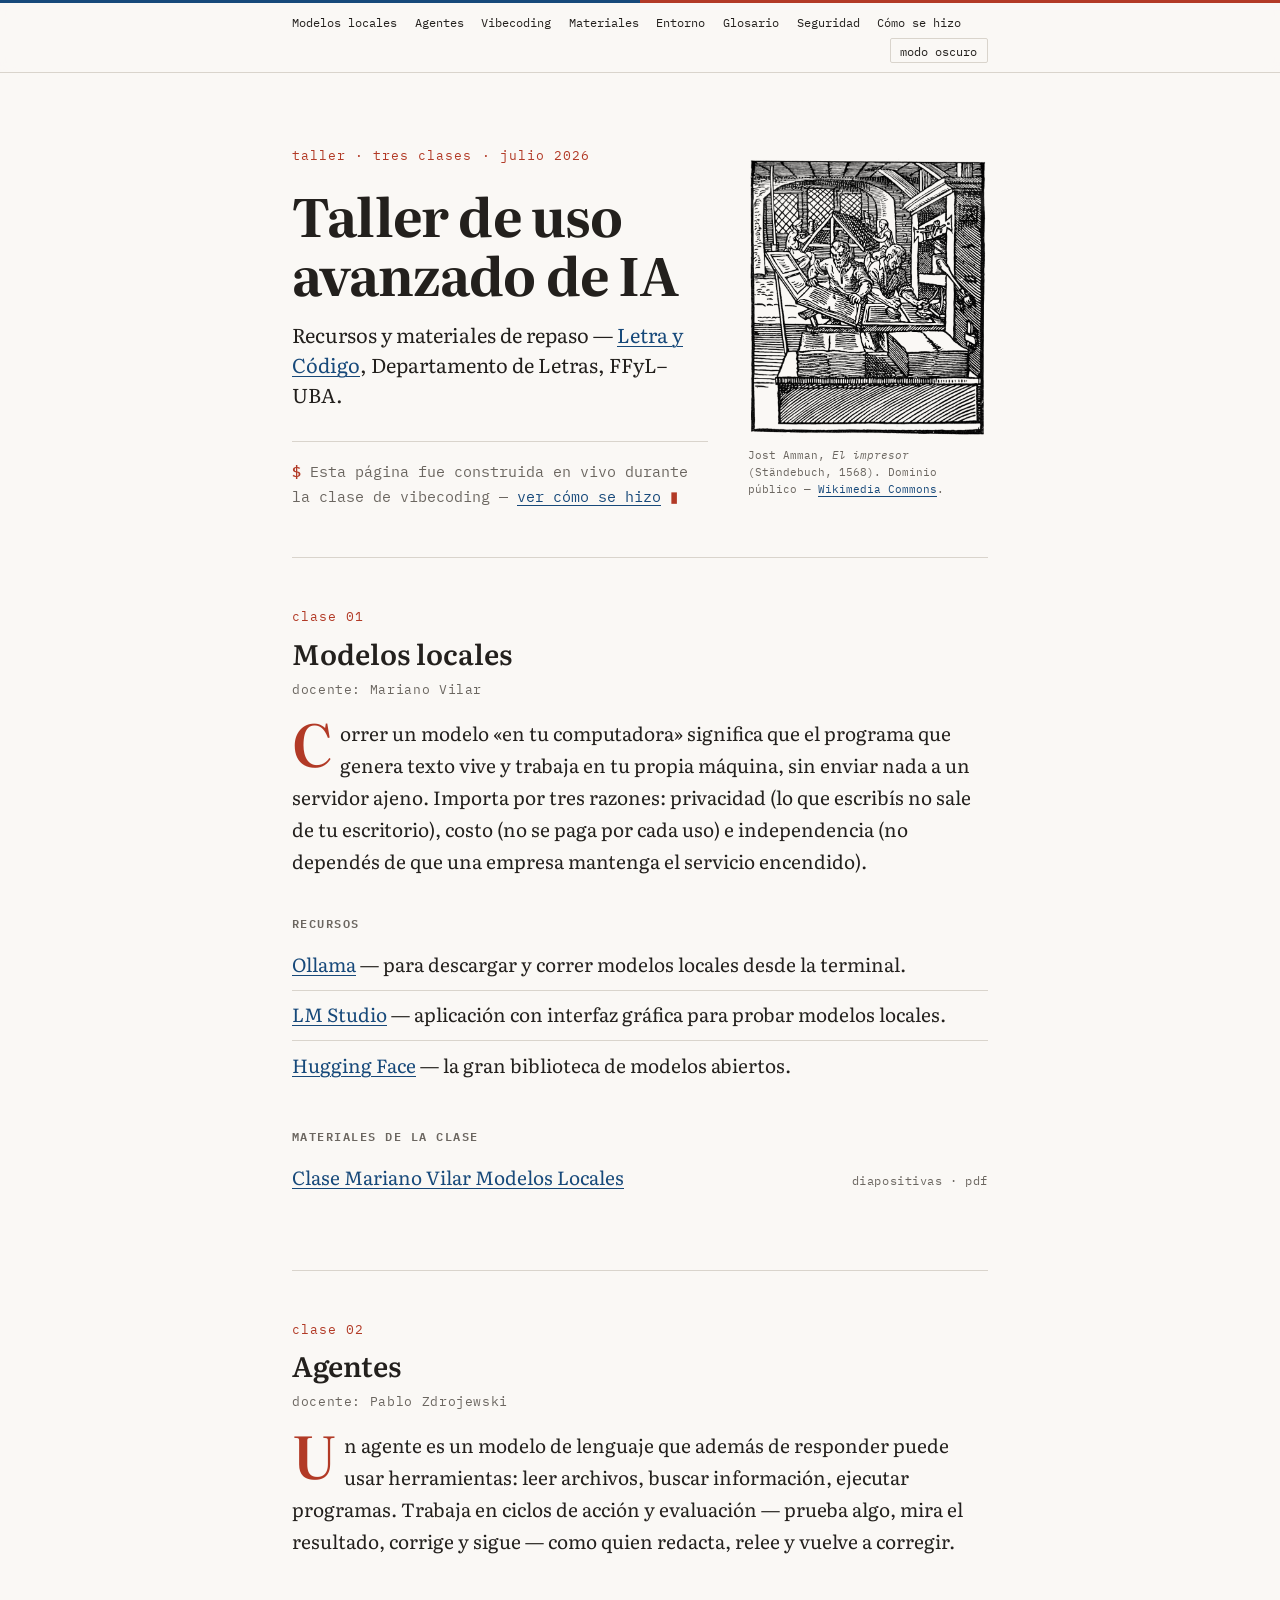
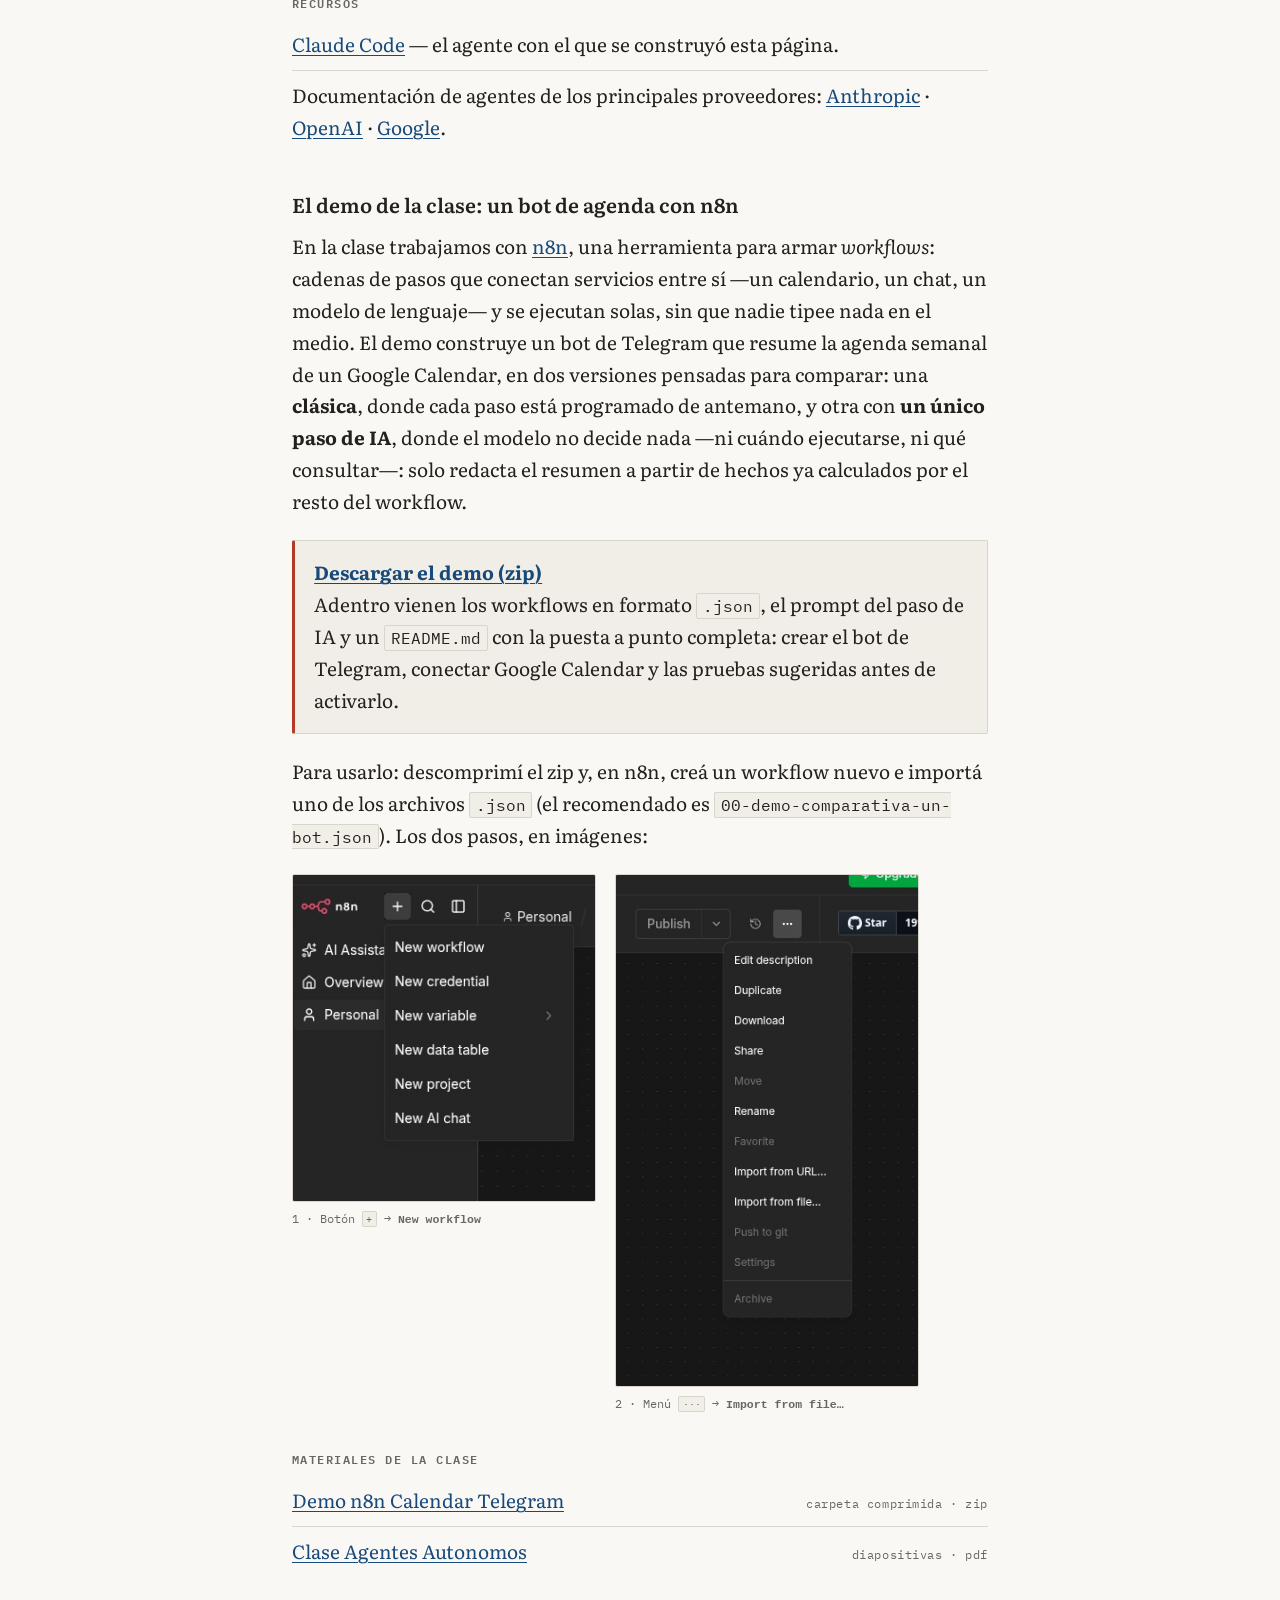
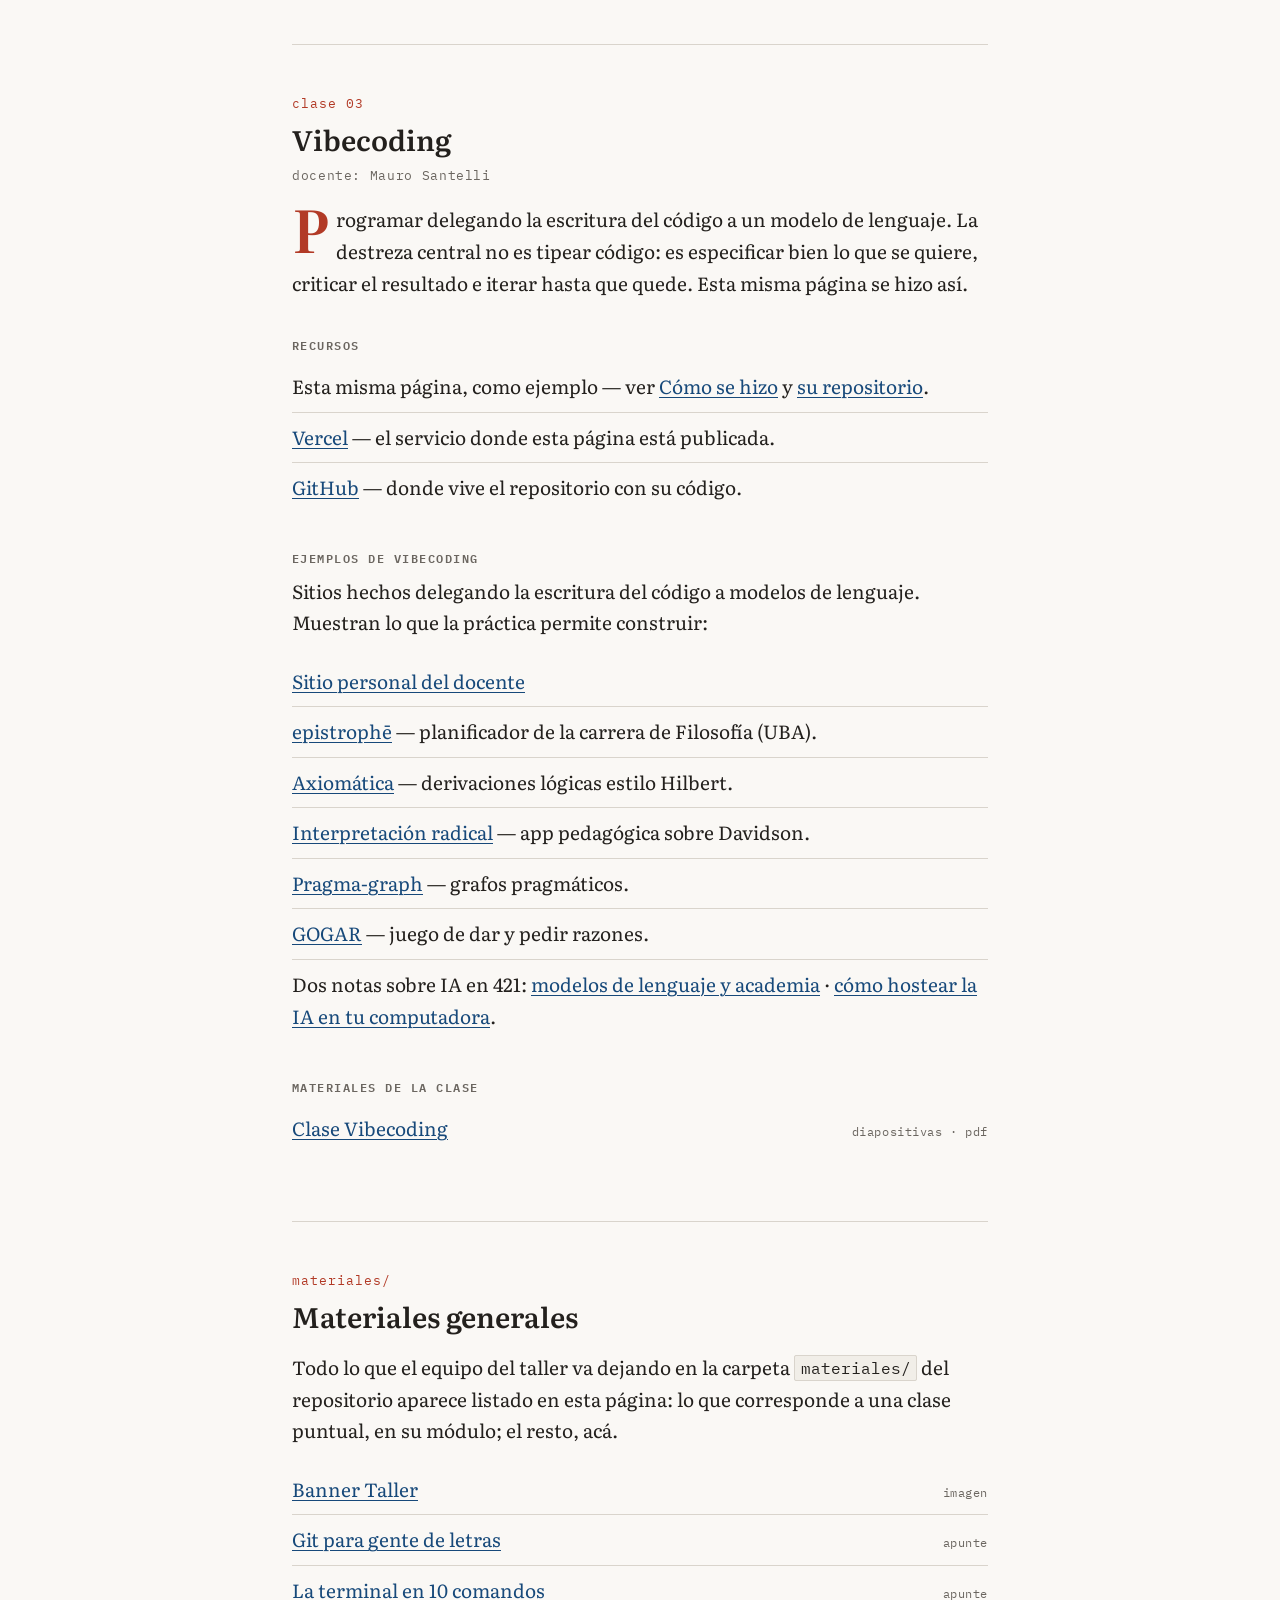
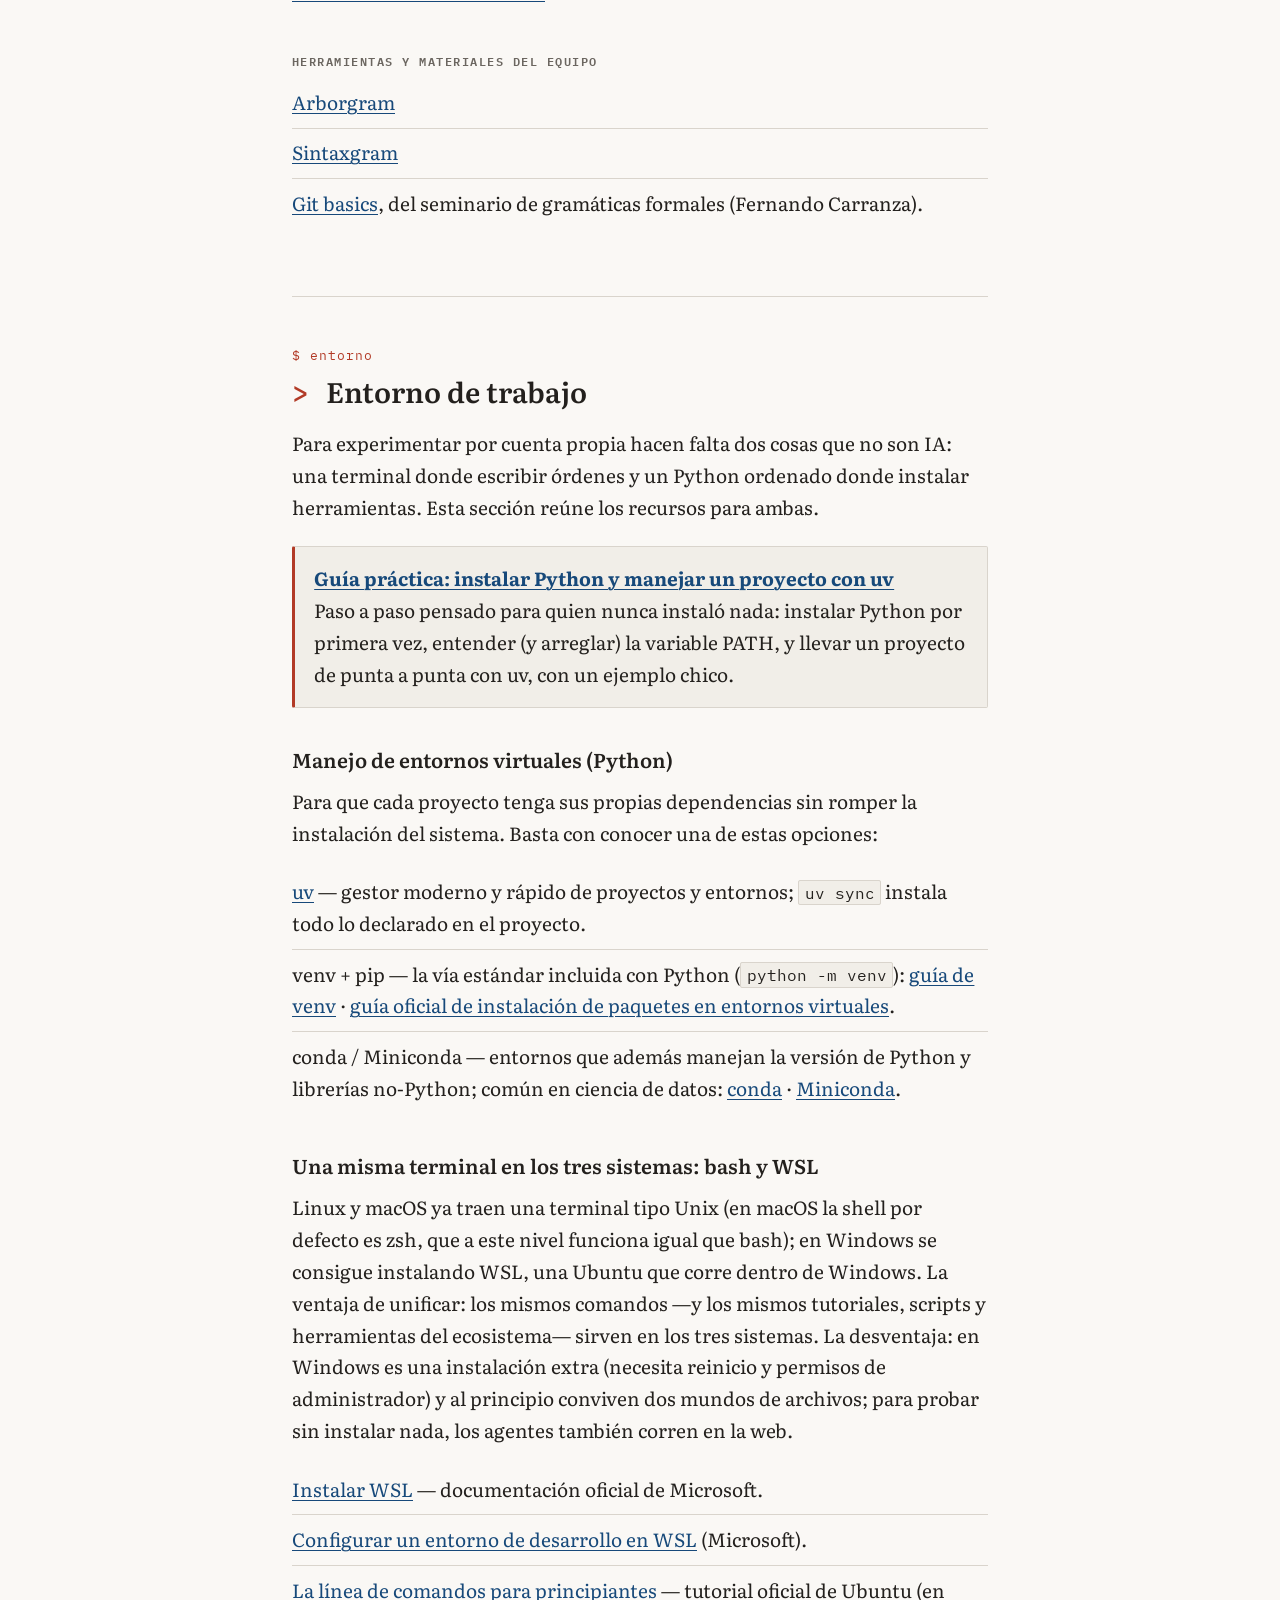
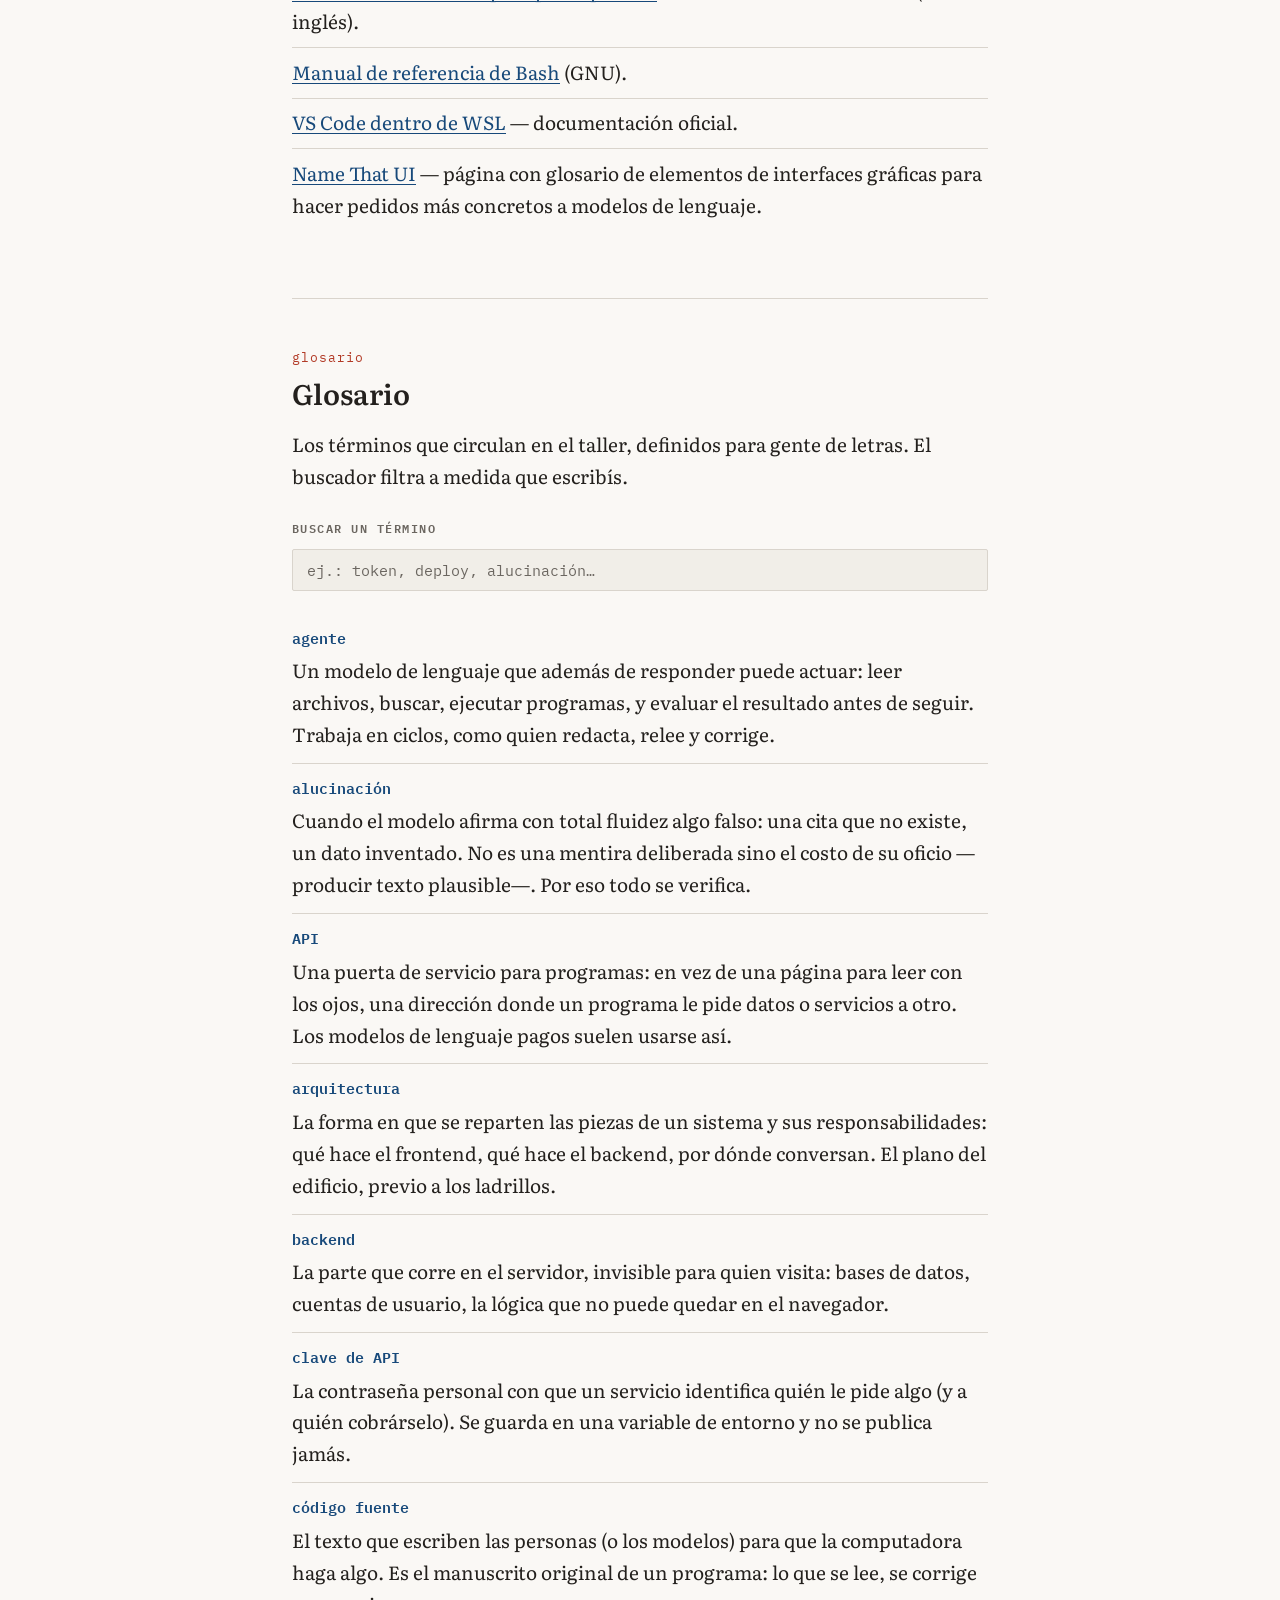
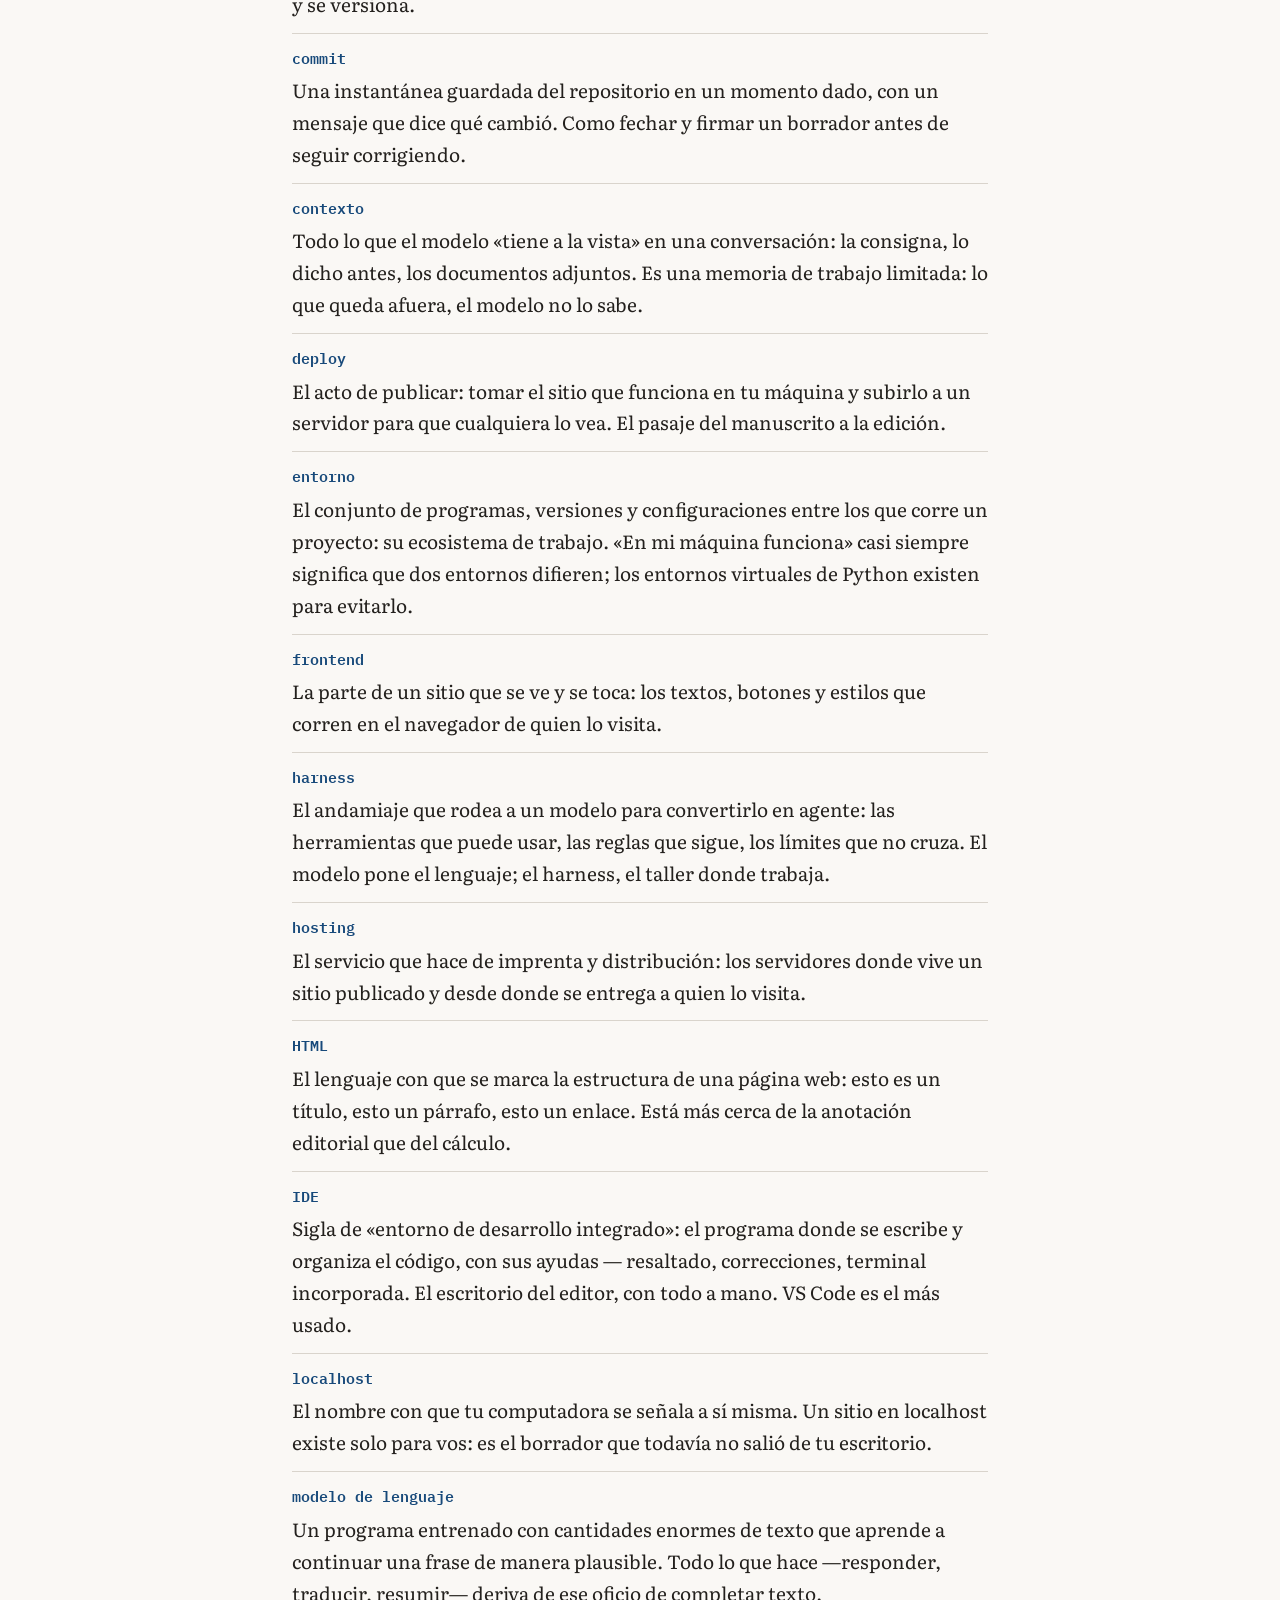
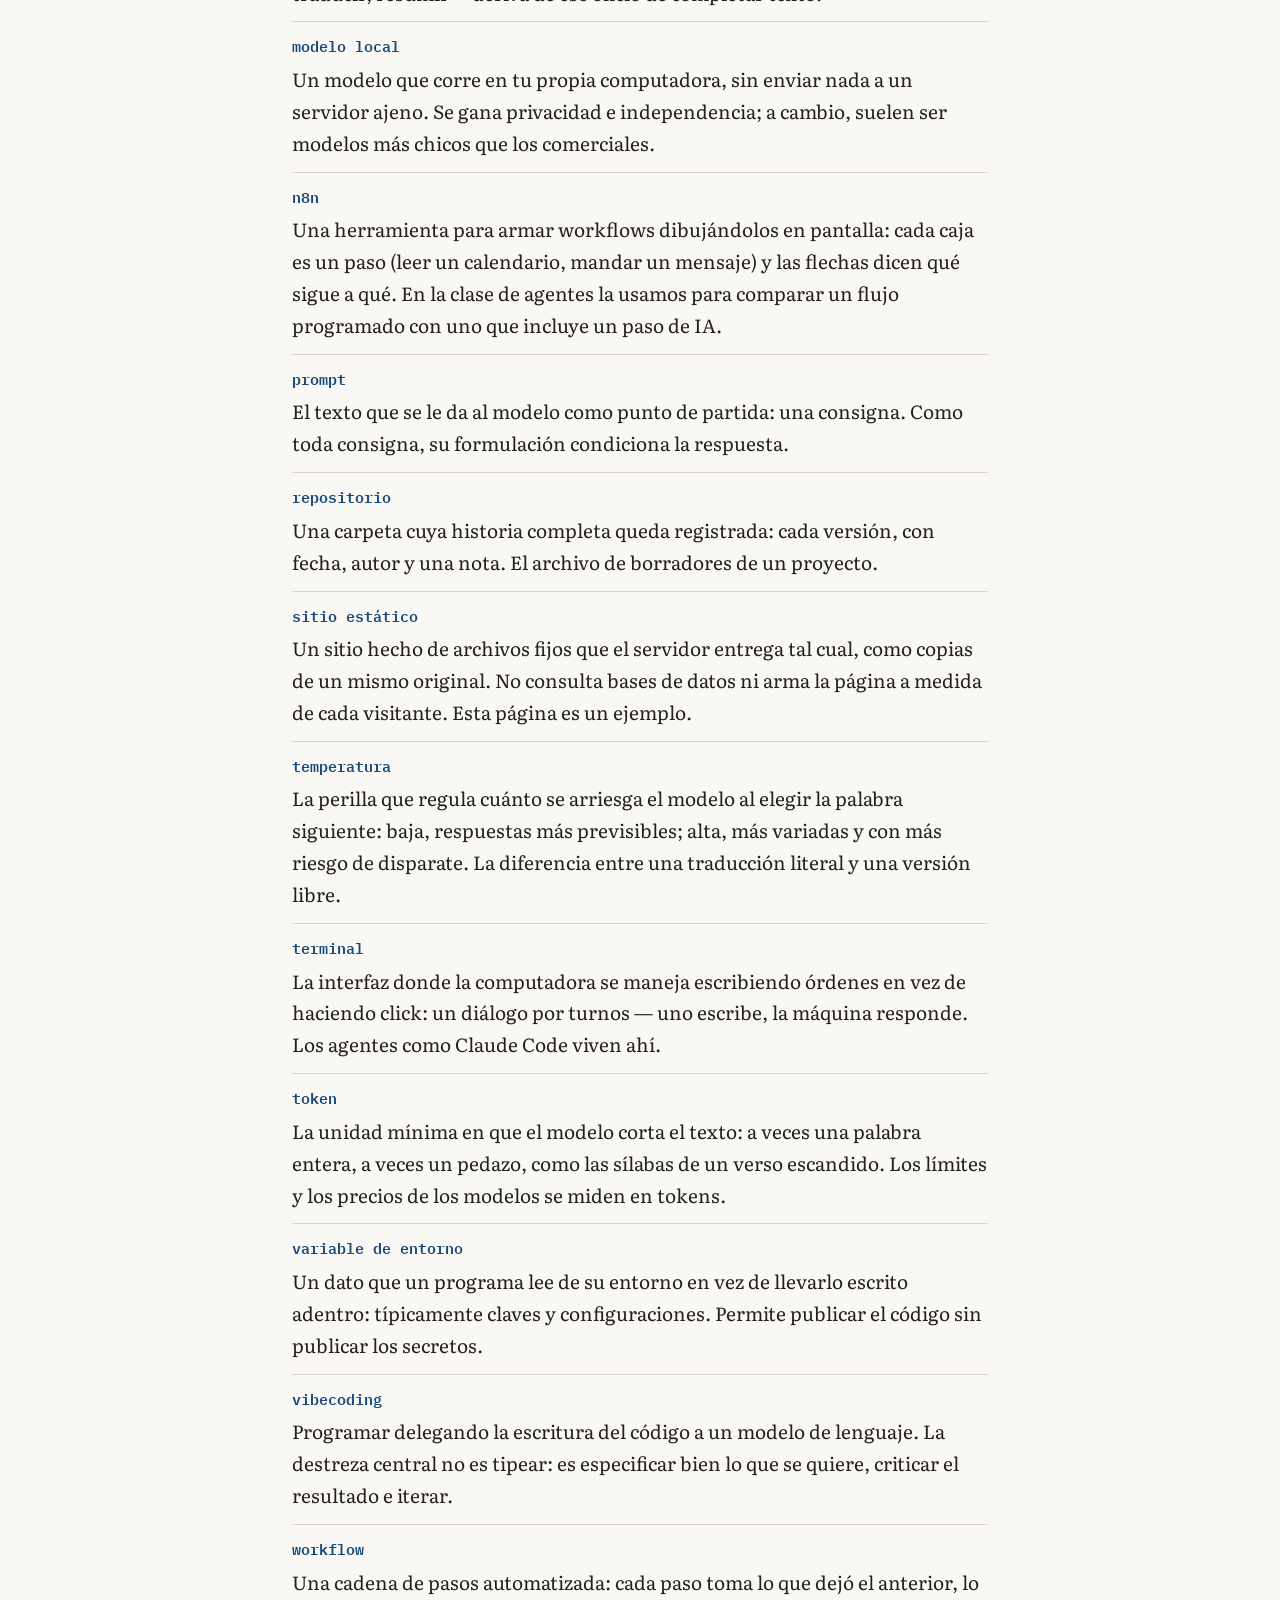
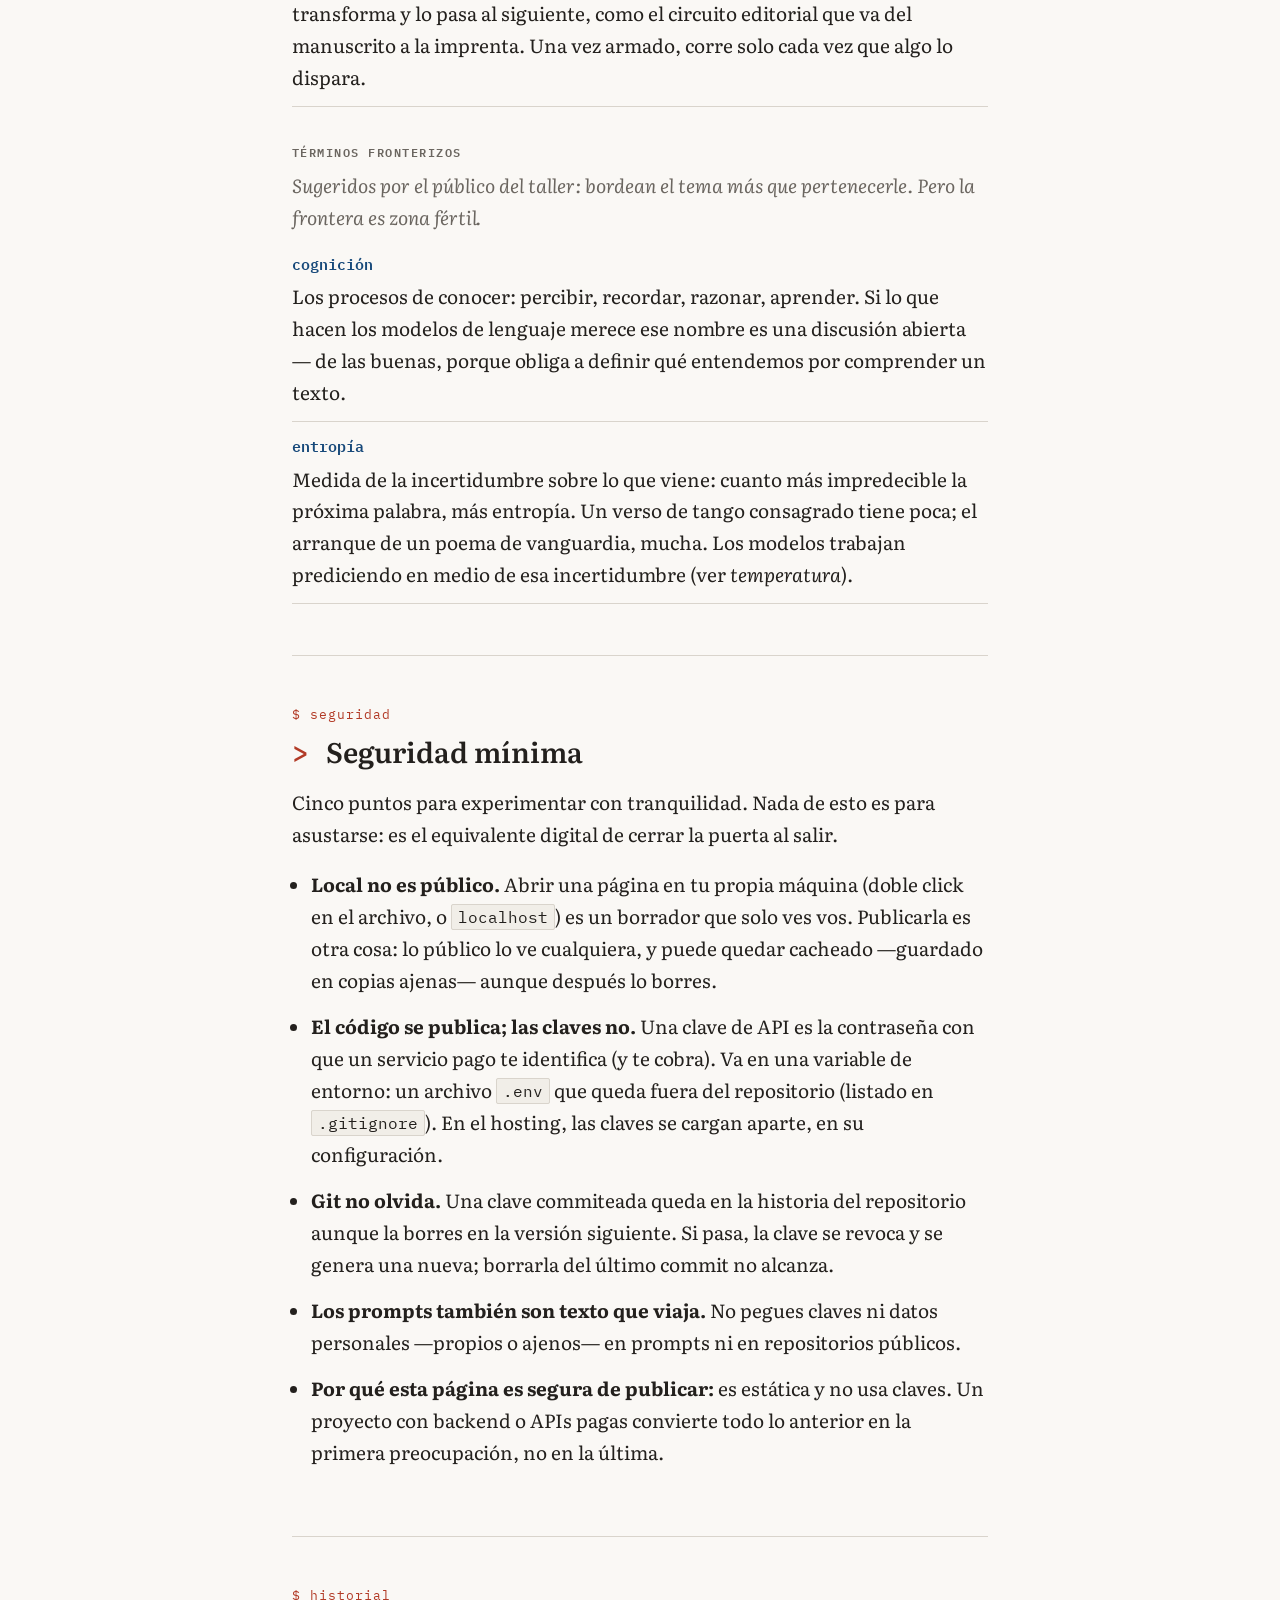
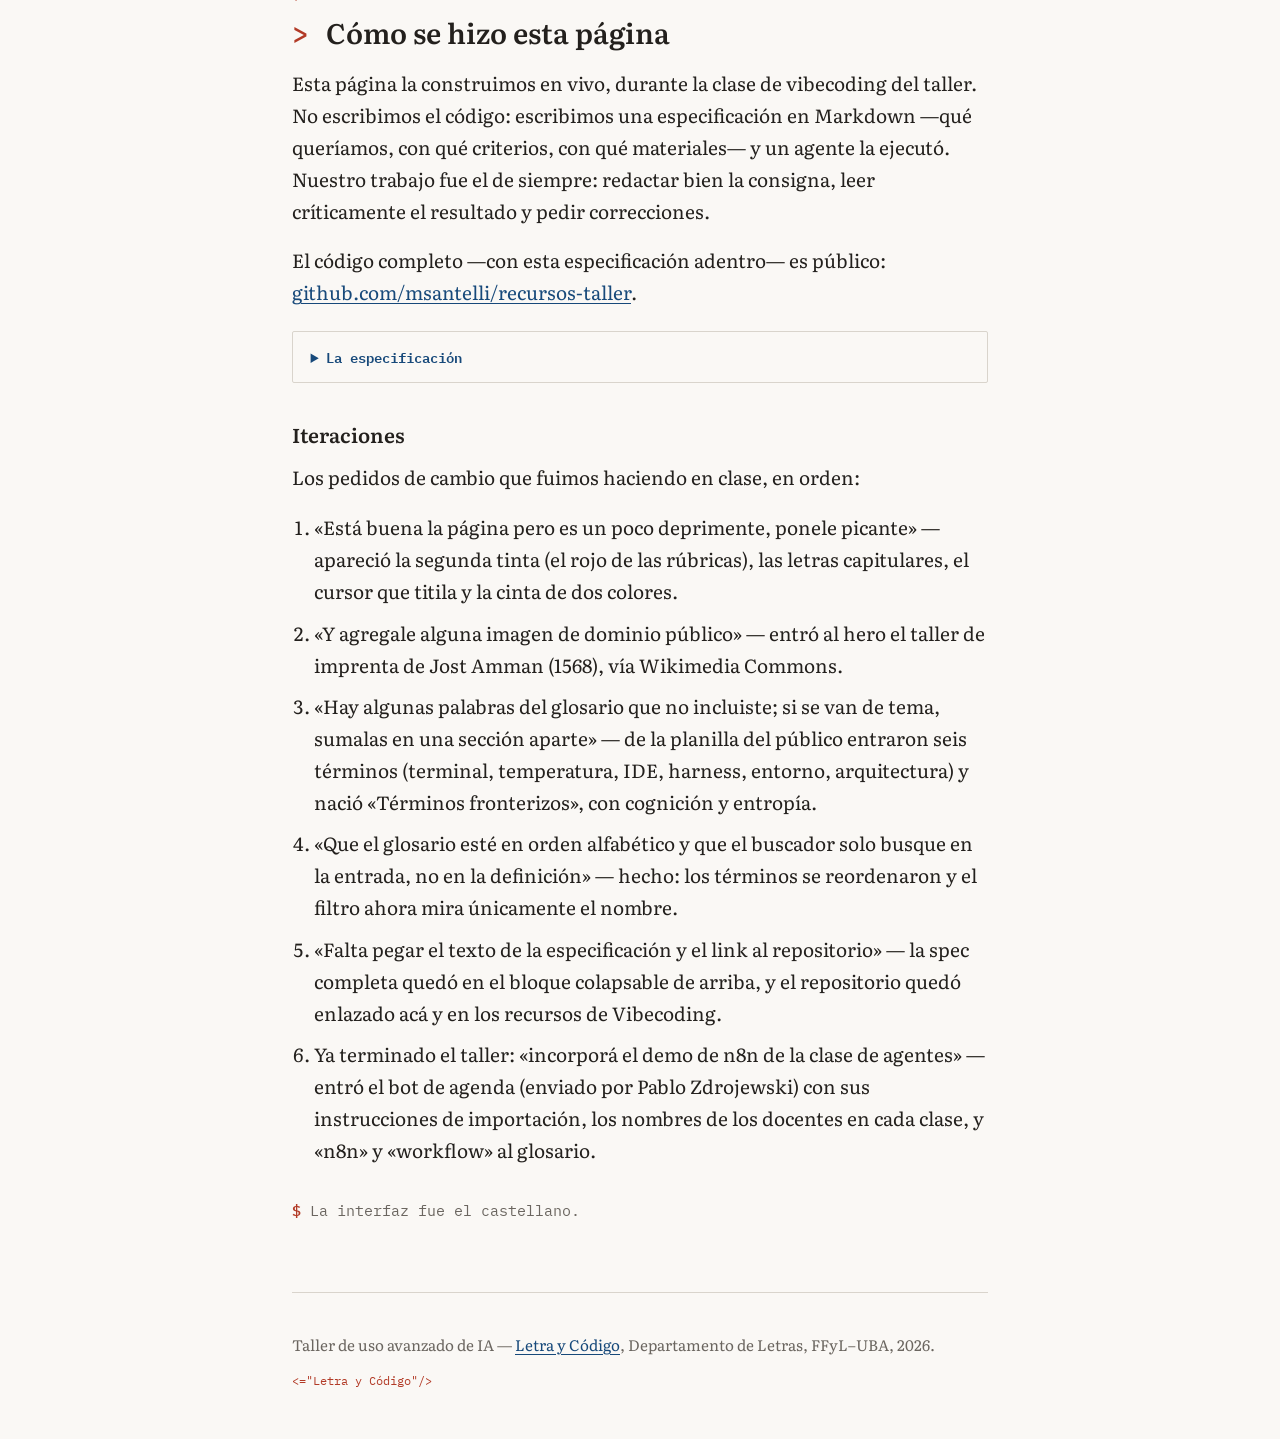
==== commit c5f7136d: "Demo de n8n en la clase de agentes y docentes de cada clase Co-Authored-By: Claude Fable 5 <noreply@" ====
--- a/index.html
+++ b/index.html
@@ -93,6 +93,7 @@
       <section id="modelos-locales" aria-labelledby="titulo-modelos-locales">
         <p class="ceja">clase 01</p>
         <h2 id="titulo-modelos-locales">Modelos locales</h2>
+        <p class="docente">docente: Mariano Vilar</p>
         <p class="intro-modulo">
           Correr un modelo «en tu computadora» significa que el programa que genera
           texto vive y trabaja en tu propia máquina, sin enviar nada a un servidor
@@ -121,6 +122,7 @@
       <section id="agentes" aria-labelledby="titulo-agentes">
         <p class="ceja">clase 02</p>
         <h2 id="titulo-agentes">Agentes</h2>
+        <p class="docente">docente: Pablo Zdrojewski</p>
         <p class="intro-modulo">
           Un agente es un modelo de lenguaje que además de responder puede usar
           herramientas: leer archivos, buscar información, ejecutar programas.
@@ -138,9 +140,61 @@
           </li>
         </ul>
 
+        <!-- El demo de n8n que se usó en la clase, con sus instrucciones
+             de importación. El zip queda además listado (por el script)
+             en "Materiales de la clase", más abajo. -->
+        <h3>El demo de la clase: un bot de agenda con n8n</h3>
+        <p>
+          En la clase trabajamos con <a href="https://n8n.io">n8n</a>, una
+          herramienta para armar <em>workflows</em>: cadenas de pasos que
+          conectan servicios entre sí —un calendario, un chat, un modelo de
+          lenguaje— y se ejecutan solas, sin que nadie tipee nada en el medio.
+          El demo construye un bot de Telegram que resume la agenda semanal de
+          un Google Calendar, en dos versiones pensadas para comparar: una
+          <strong>clásica</strong>, donde cada paso está programado de antemano,
+          y otra con <strong>un único paso de IA</strong>, donde el modelo no
+          decide nada —ni cuándo ejecutarse, ni qué consultar—: solo redacta el
+          resumen a partir de hechos ya calculados por el resto del workflow.
+        </p>
+
+        <div class="destacado">
+          <p>
+            <strong><a href="materiales/demo-n8n-calendar-telegram.zip">Descargar el demo (zip)</a></strong><br>
+            Adentro vienen los workflows en formato <code>.json</code>, el
+            prompt del paso de IA y un <code>README.md</code> con la puesta a
+            punto completa: crear el bot de Telegram, conectar Google Calendar
+            y las pruebas sugeridas antes de activarlo.
+          </p>
+        </div>
+
+        <p>
+          Para usarlo: descomprimí el zip y, en n8n, creá un workflow nuevo e
+          importá uno de los archivos <code>.json</code> (el recomendado es
+          <code>00-demo-comparativa-un-bot.json</code>). Los dos pasos, en
+          imágenes:
+        </p>
+
+        <div class="pasos-capturas">
+          <figure class="captura">
+            <img
+              src="imagenes/n8n-paso-1-new-workflow.png"
+              alt="Captura de n8n: el menú del botón «+» desplegado, con la opción «New workflow» al principio de la lista."
+              width="318" height="343" loading="lazy">
+            <figcaption>1 · Botón <code>+</code> → <strong>New workflow</strong></figcaption>
+          </figure>
+          <figure class="captura">
+            <img
+              src="imagenes/n8n-paso-2-import-from-file.png"
+              alt="Captura de n8n: el menú «···» del workflow desplegado, con la opción «Import from file…» hacia el final de la lista."
+              width="340" height="575" loading="lazy">
+            <figcaption>2 · Menú <code>···</code> → <strong>Import from file…</strong></figcaption>
+          </figure>
+        </div>
+
         <!-- materiales:agentes:inicio -->
         <h3 class="subtitulo-lista">Materiales de la clase</h3>
         <ul class="lista-materiales">
+          <li class="material"><a href="materiales/demo-n8n-calendar-telegram.zip">Demo n8n Calendar Telegram</a><span class="material-tipo">carpeta comprimida · zip</span></li>
           <li class="material"><a href="materiales/diapositivas/2.clase-agentes-autonomos.pdf">Clase Agentes Autonomos</a><span class="material-tipo">diapositivas · pdf</span></li>
         </ul>
         <!-- materiales:agentes:fin -->
@@ -150,6 +204,7 @@
       <section id="vibecoding" aria-labelledby="titulo-vibecoding">
         <p class="ceja">clase 03</p>
         <h2 id="titulo-vibecoding">Vibecoding</h2>
+        <p class="docente">docente: Mauro Santelli</p>
         <p class="intro-modulo">
           Programar delegando la escritura del código a un modelo de lenguaje.
           La destreza central no es tipear código: es especificar bien lo que se
@@ -375,6 +430,10 @@
               <dd>Un modelo que corre en tu propia computadora, sin enviar nada a un servidor ajeno. Se gana privacidad e independencia; a cambio, suelen ser modelos más chicos que los comerciales.</dd>
             </div>
             <div class="termino">
+              <dt>n8n</dt>
+              <dd>Una herramienta para armar workflows dibujándolos en pantalla: cada caja es un paso (leer un calendario, mandar un mensaje) y las flechas dicen qué sigue a qué. En la clase de agentes la usamos para comparar un flujo programado con uno que incluye un paso de IA.</dd>
+            </div>
+            <div class="termino">
               <dt>prompt</dt>
               <dd>El texto que se le da al modelo como punto de partida: una consigna. Como toda consigna, su formulación condiciona la respuesta.</dd>
             </div>
@@ -405,6 +464,10 @@
             <div class="termino">
               <dt>vibecoding</dt>
               <dd>Programar delegando la escritura del código a un modelo de lenguaje. La destreza central no es tipear: es especificar bien lo que se quiere, criticar el resultado e iterar.</dd>
+            </div>
+            <div class="termino">
+              <dt>workflow</dt>
+              <dd>Una cadena de pasos automatizada: cada paso toma lo que dejó el anterior, lo transforma y lo pasa al siguiente, como el circuito editorial que va del manuscrito a la imprenta. Una vez armado, corre solo cada vez que algo lo dispara.</dd>
             </div>
           </dl>
 
@@ -632,7 +695,10 @@
             repositorio» — la spec completa quedó en el bloque colapsable de
             arriba, y el repositorio quedó enlazado acá y en los recursos de
             Vibecoding.</li>
-          <li><span class="pendiente">(pendiente)</span> <!-- completar en clase --></li>
+          <li>Ya terminado el taller: «incorporá el demo de n8n de la clase de
+            agentes» — entró el bot de agenda (enviado por Pablo Zdrojewski)
+            con sus instrucciones de importación, los nombres de los docentes
+            en cada clase, y «n8n» y «workflow» al glosario.</li>
         </ol>
 
         <p class="cierre">
@@ -656,5 +722,8 @@
   </div>
 
   <script src="script.js"></script>
+  <!-- Vercel Web Analytics: cuenta visitas de forma anónima, sin cookies.
+       El script solo existe en el deploy de Vercel; en local no carga y no pasa nada. -->
+  <script defer src="/_vercel/insights/script.js"></script>
 </body>
 </html>
--- a/estilos.css
+++ b/estilos.css
@@ -449,6 +449,45 @@
   margin: 0;
 }
 
+/* Línea de docente, bajo el título de cada clase */
+.docente {
+  font-family: var(--mono);
+  font-size: 0.8rem;
+  letter-spacing: 0.05em;
+  color: var(--gris);
+  margin: -0.6rem 0 1.1rem;
+}
+
+/* ------------------------------------------------------------
+   Capturas de pantalla paso a paso (el demo de n8n)
+   ------------------------------------------------------------ */
+.pasos-capturas {
+  display: flex;
+  flex-wrap: wrap;
+  align-items: flex-start;
+  gap: 1.2rem;
+  margin: 1.4rem 0;
+}
+
+.captura {
+  margin: 0;
+  flex: 1 1 14rem;
+  max-width: 19rem;
+}
+
+.captura img {
+  display: block;
+  border: 1px solid var(--filete);
+  border-radius: 2px;
+}
+
+.captura figcaption {
+  font-family: var(--mono);
+  font-size: 0.72rem;
+  color: var(--gris);
+  margin-top: 0.4rem;
+}
+
 /* ------------------------------------------------------------
    Código
    ------------------------------------------------------------ */
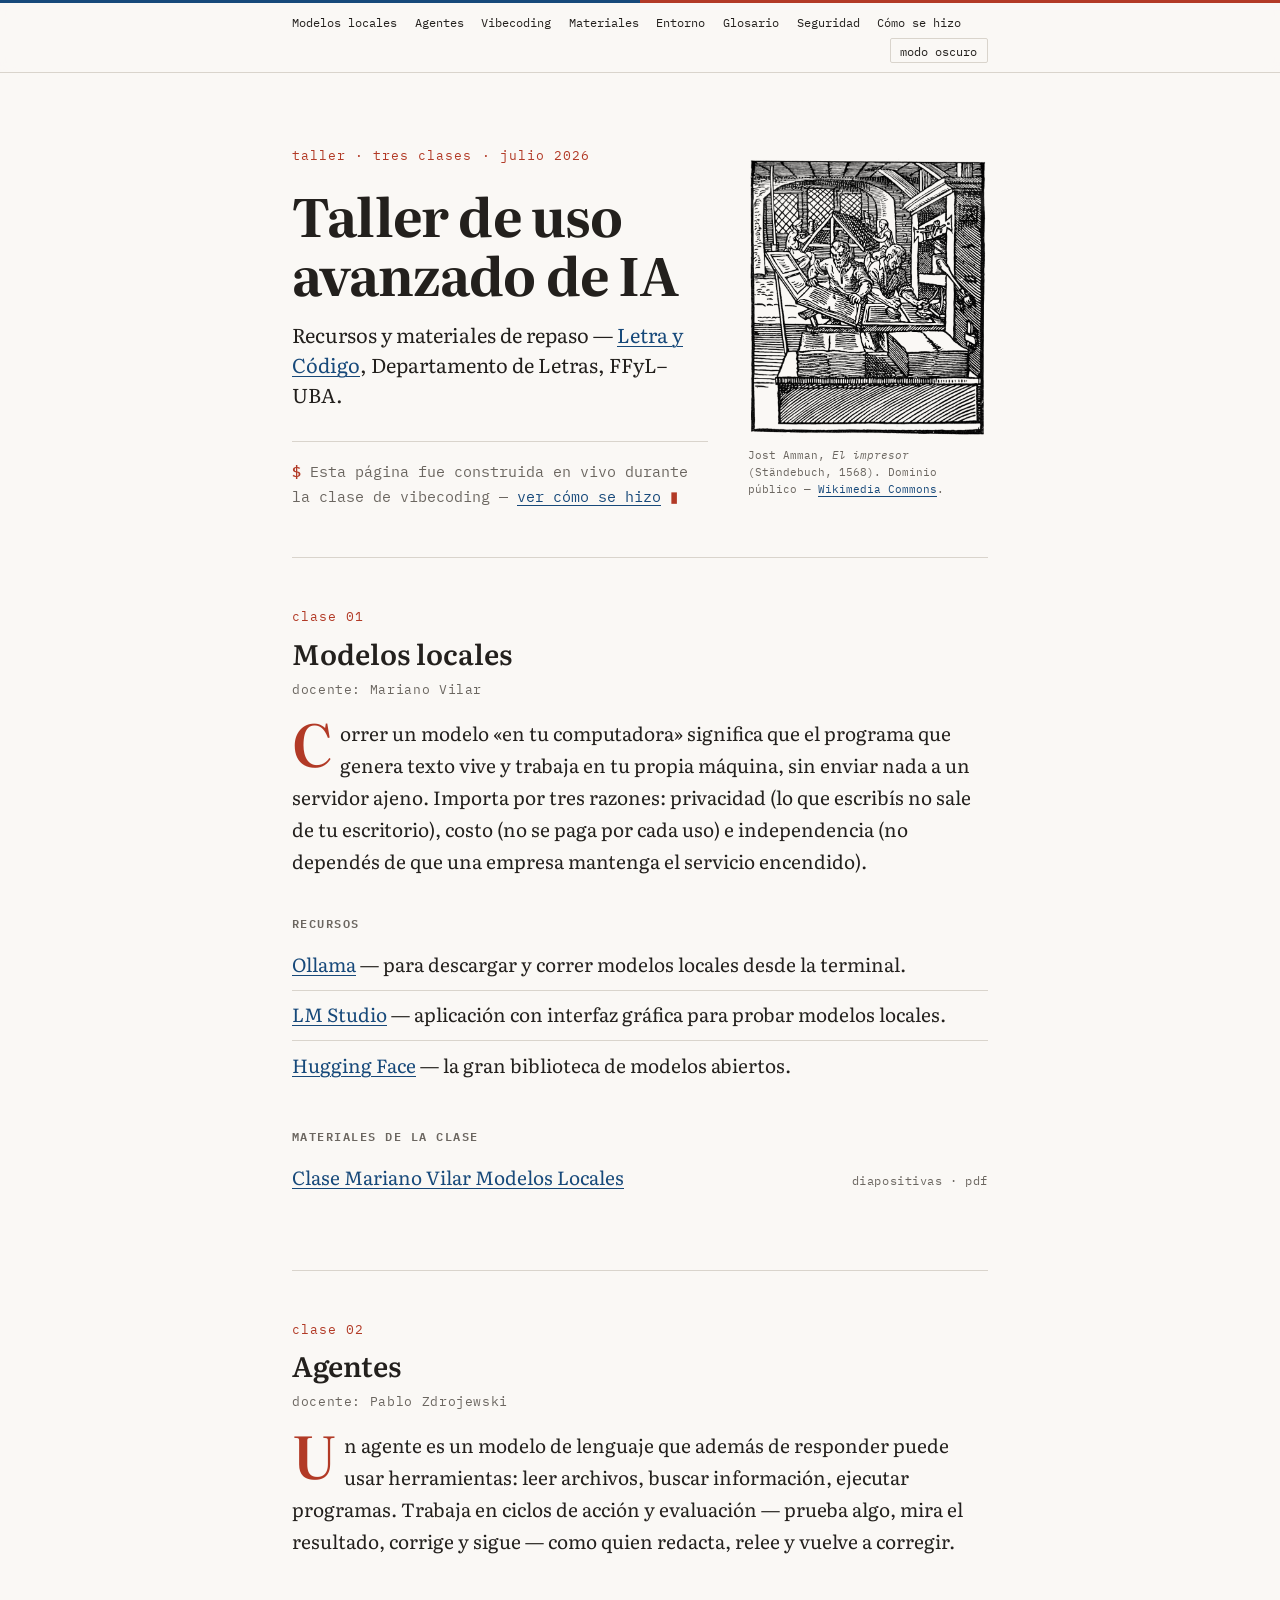
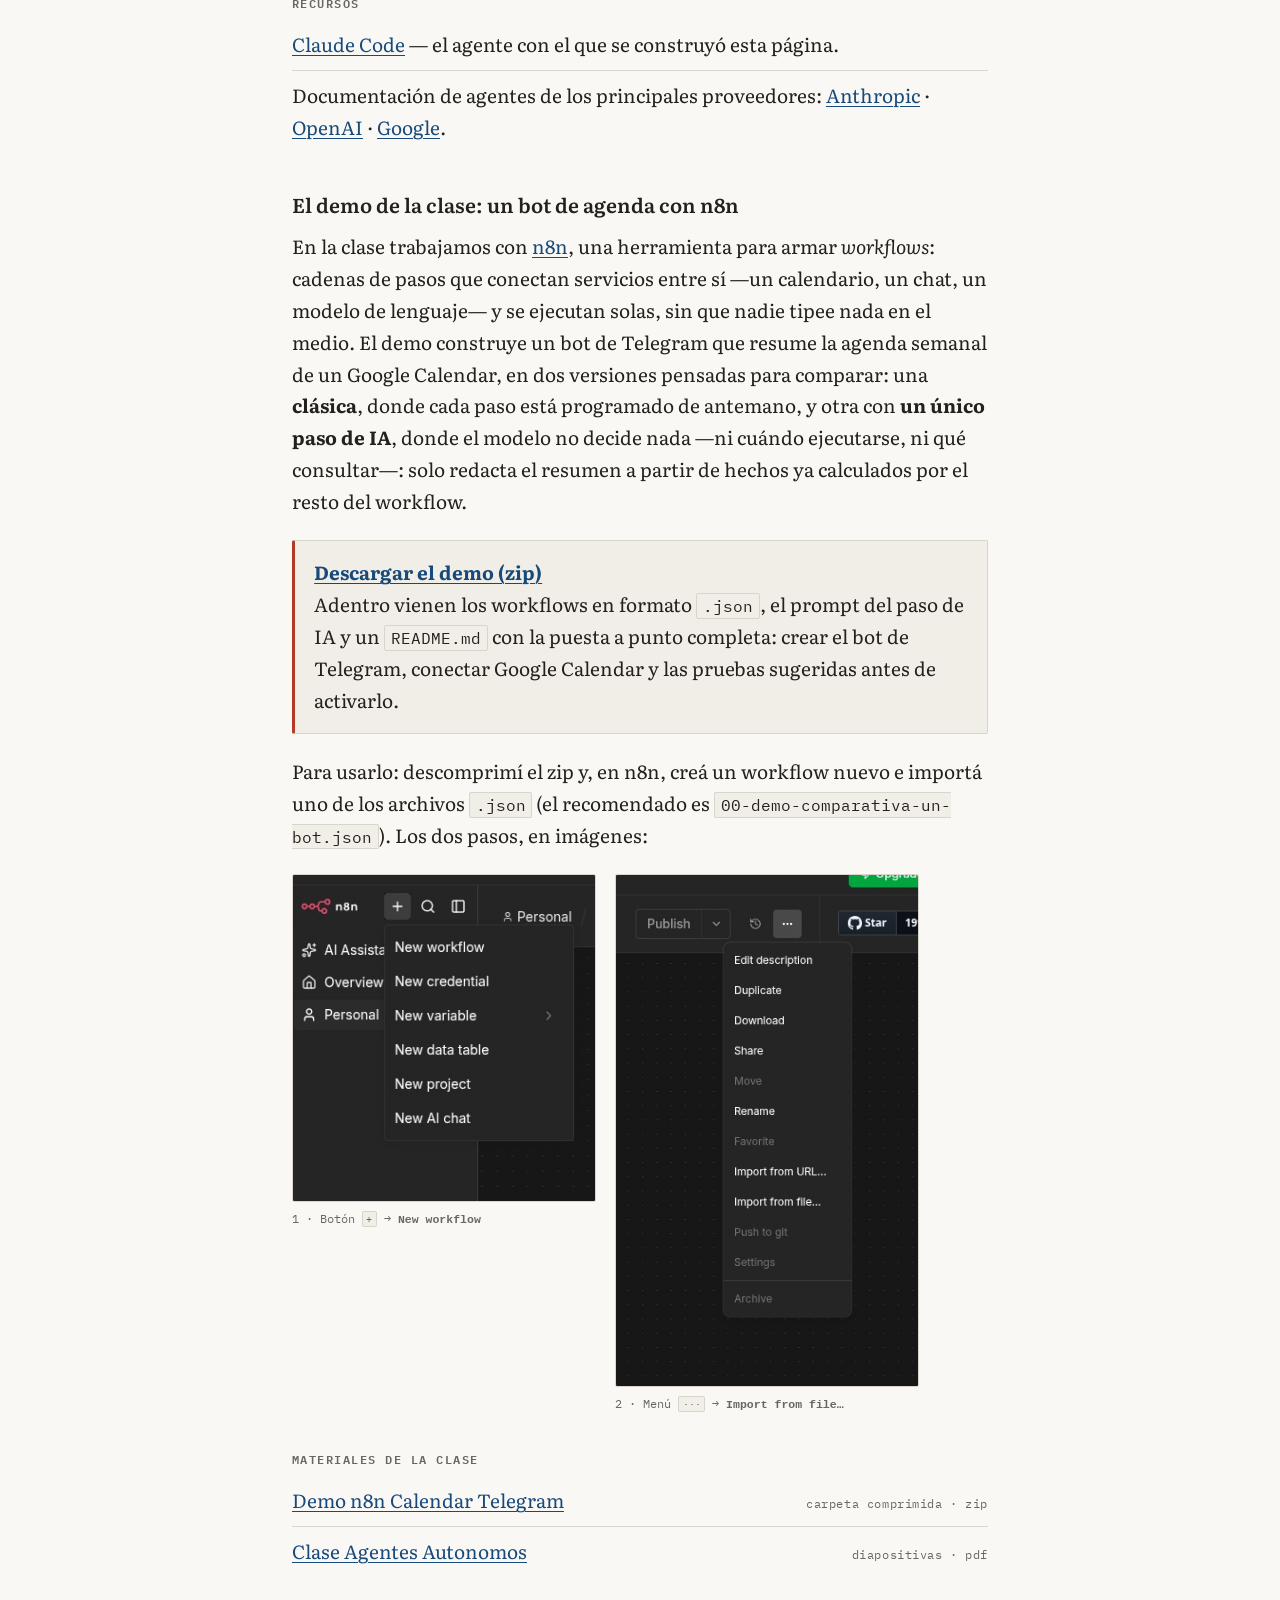
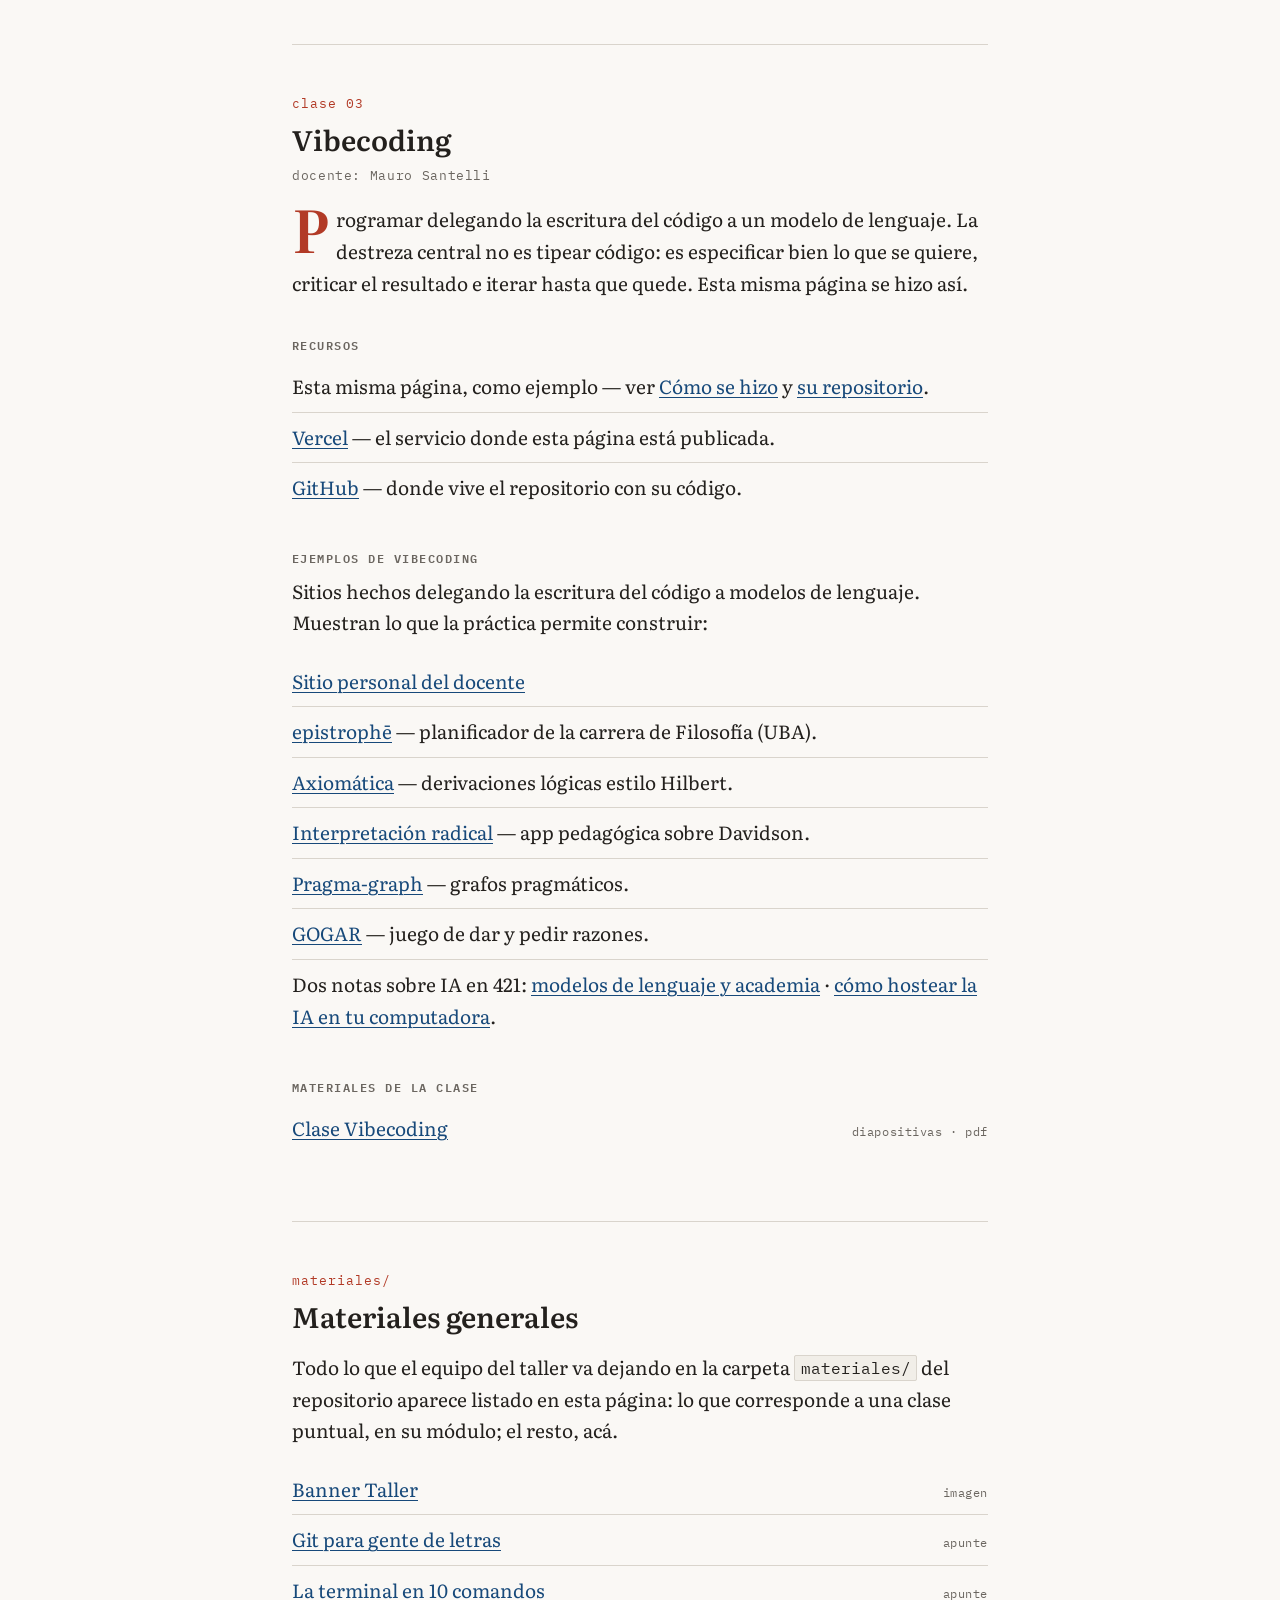
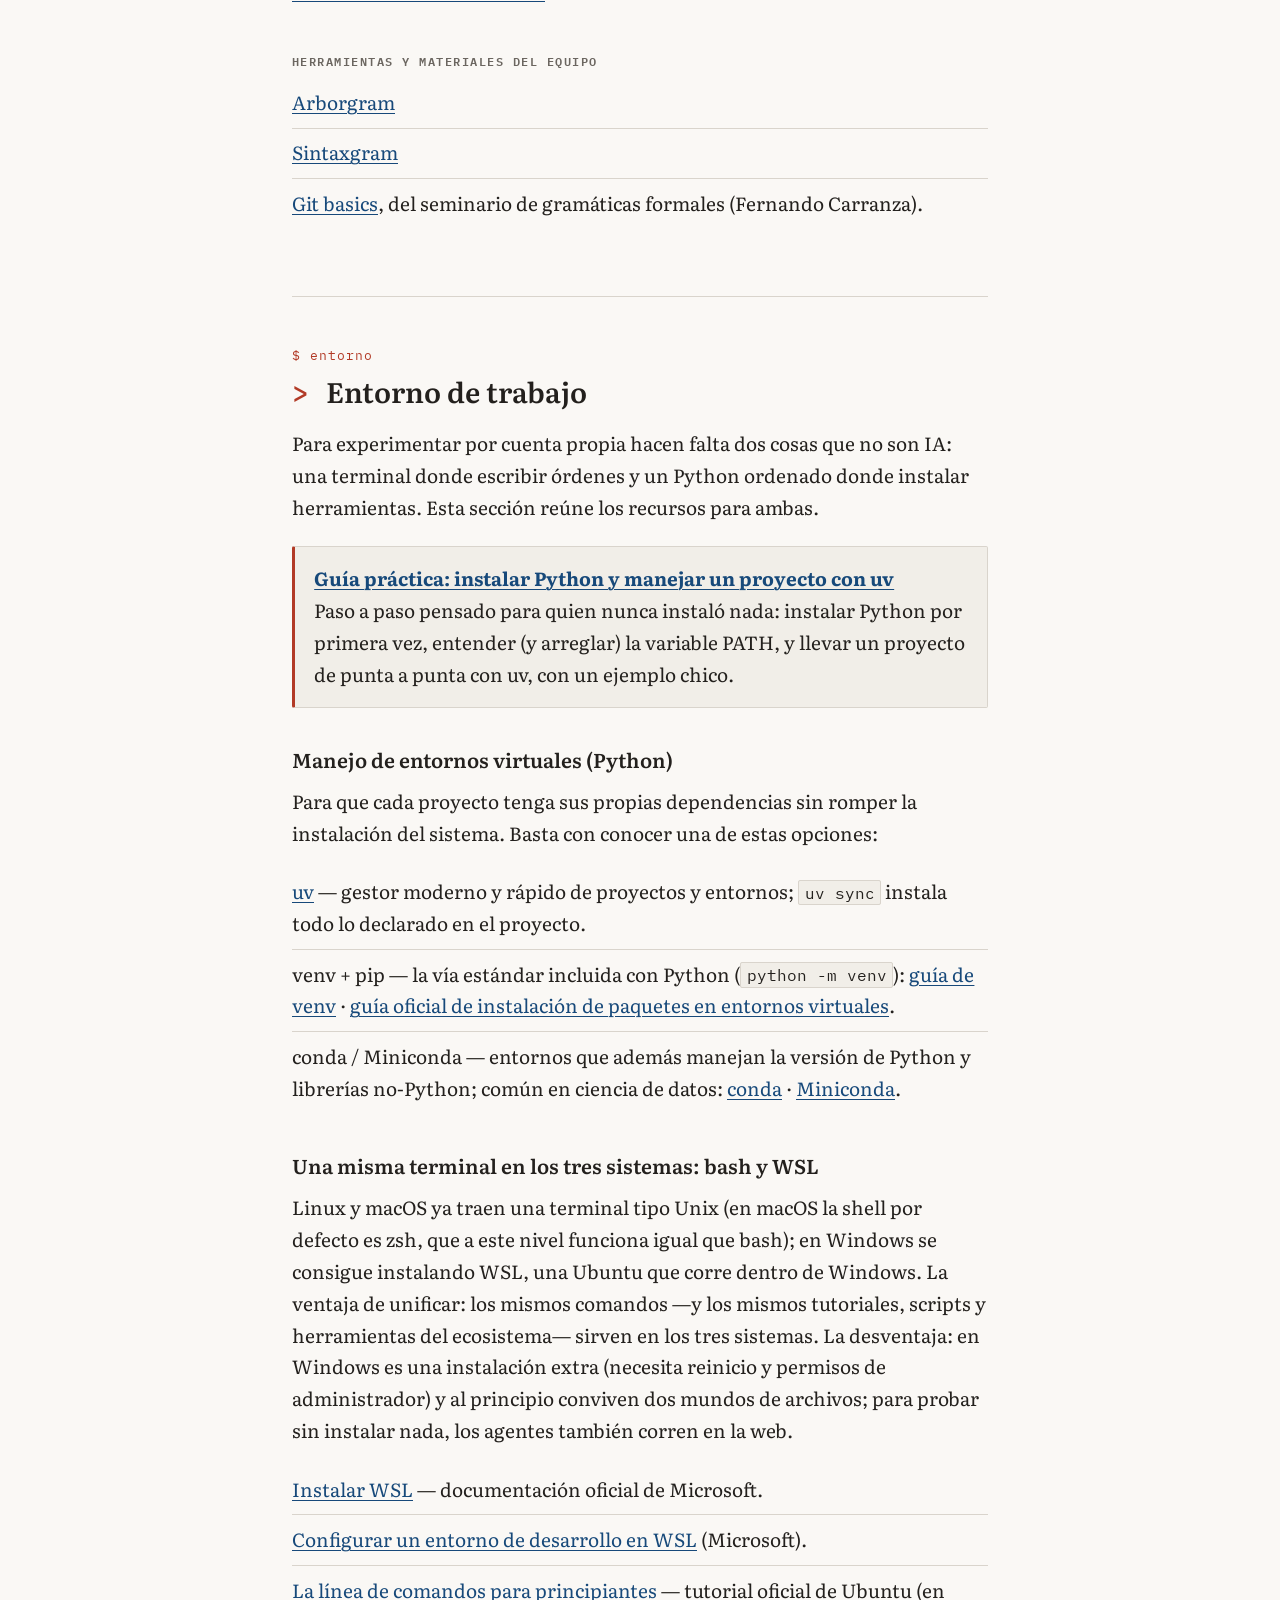
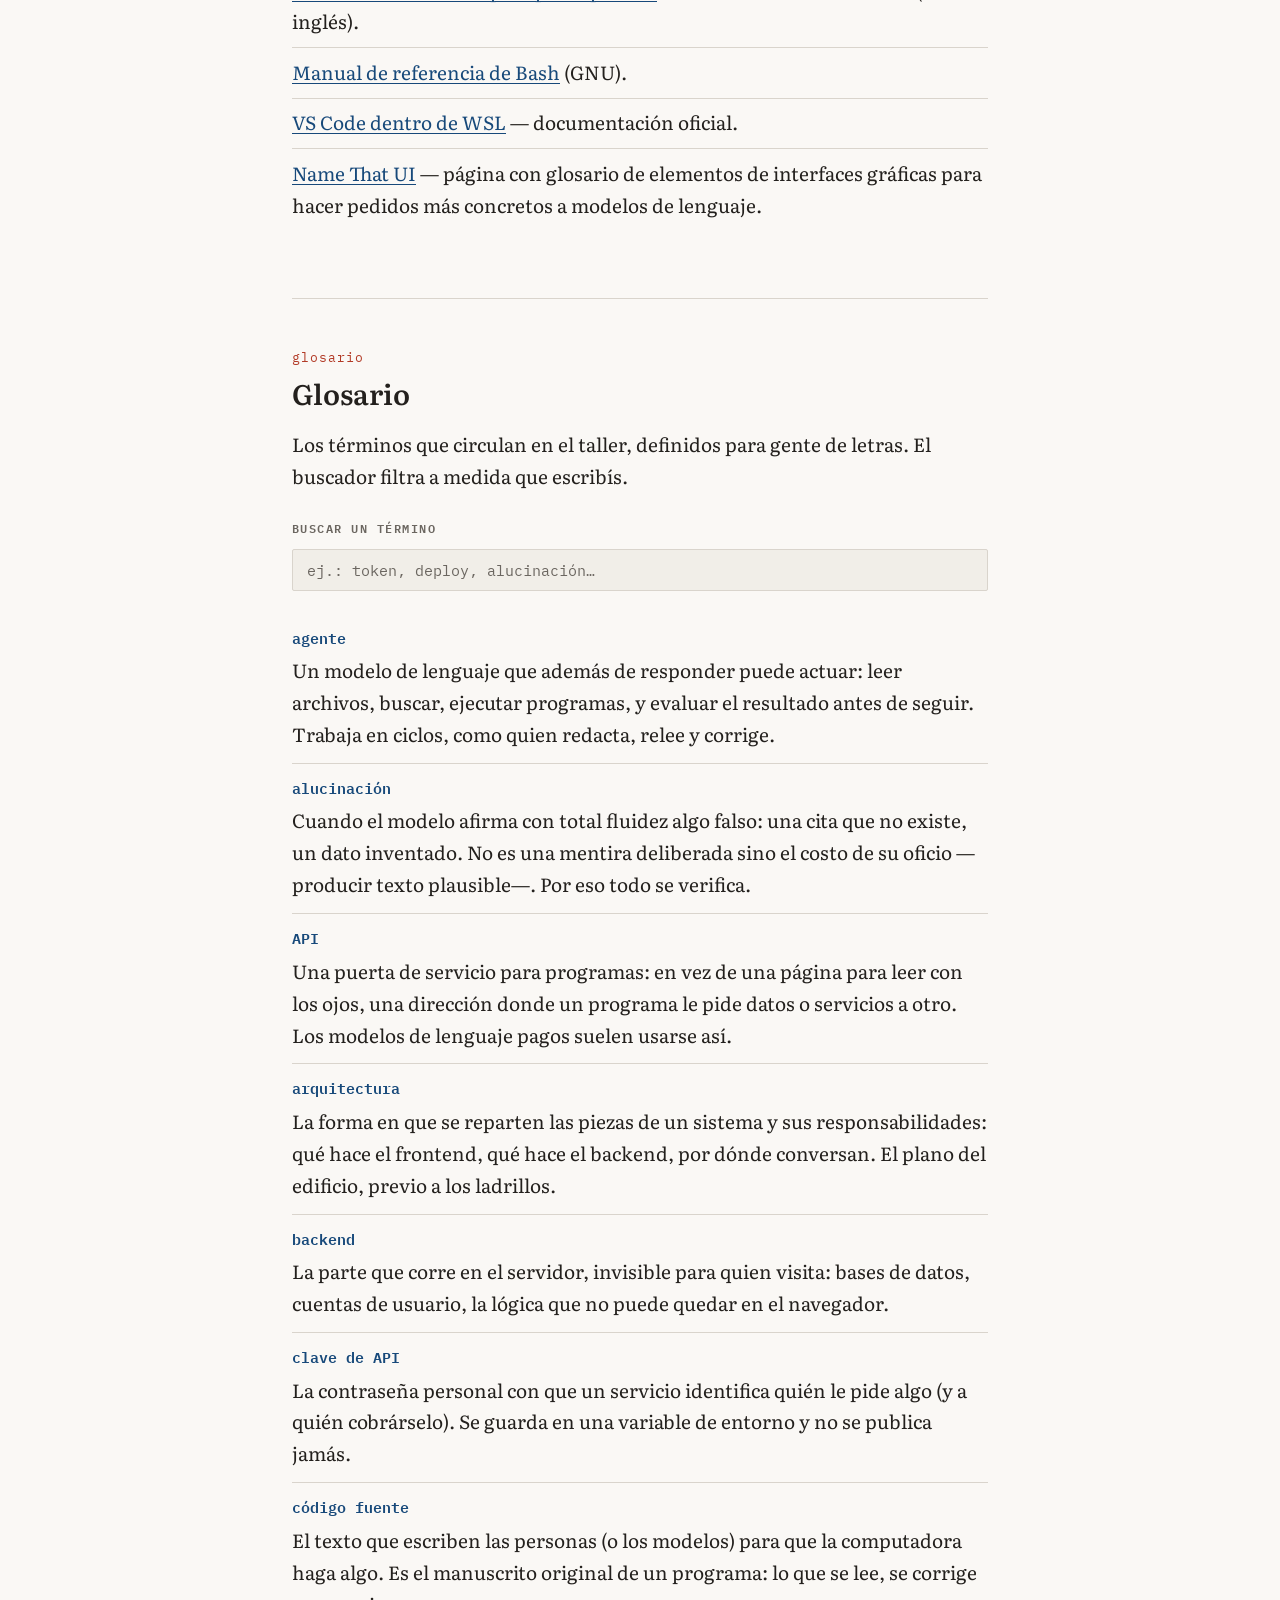
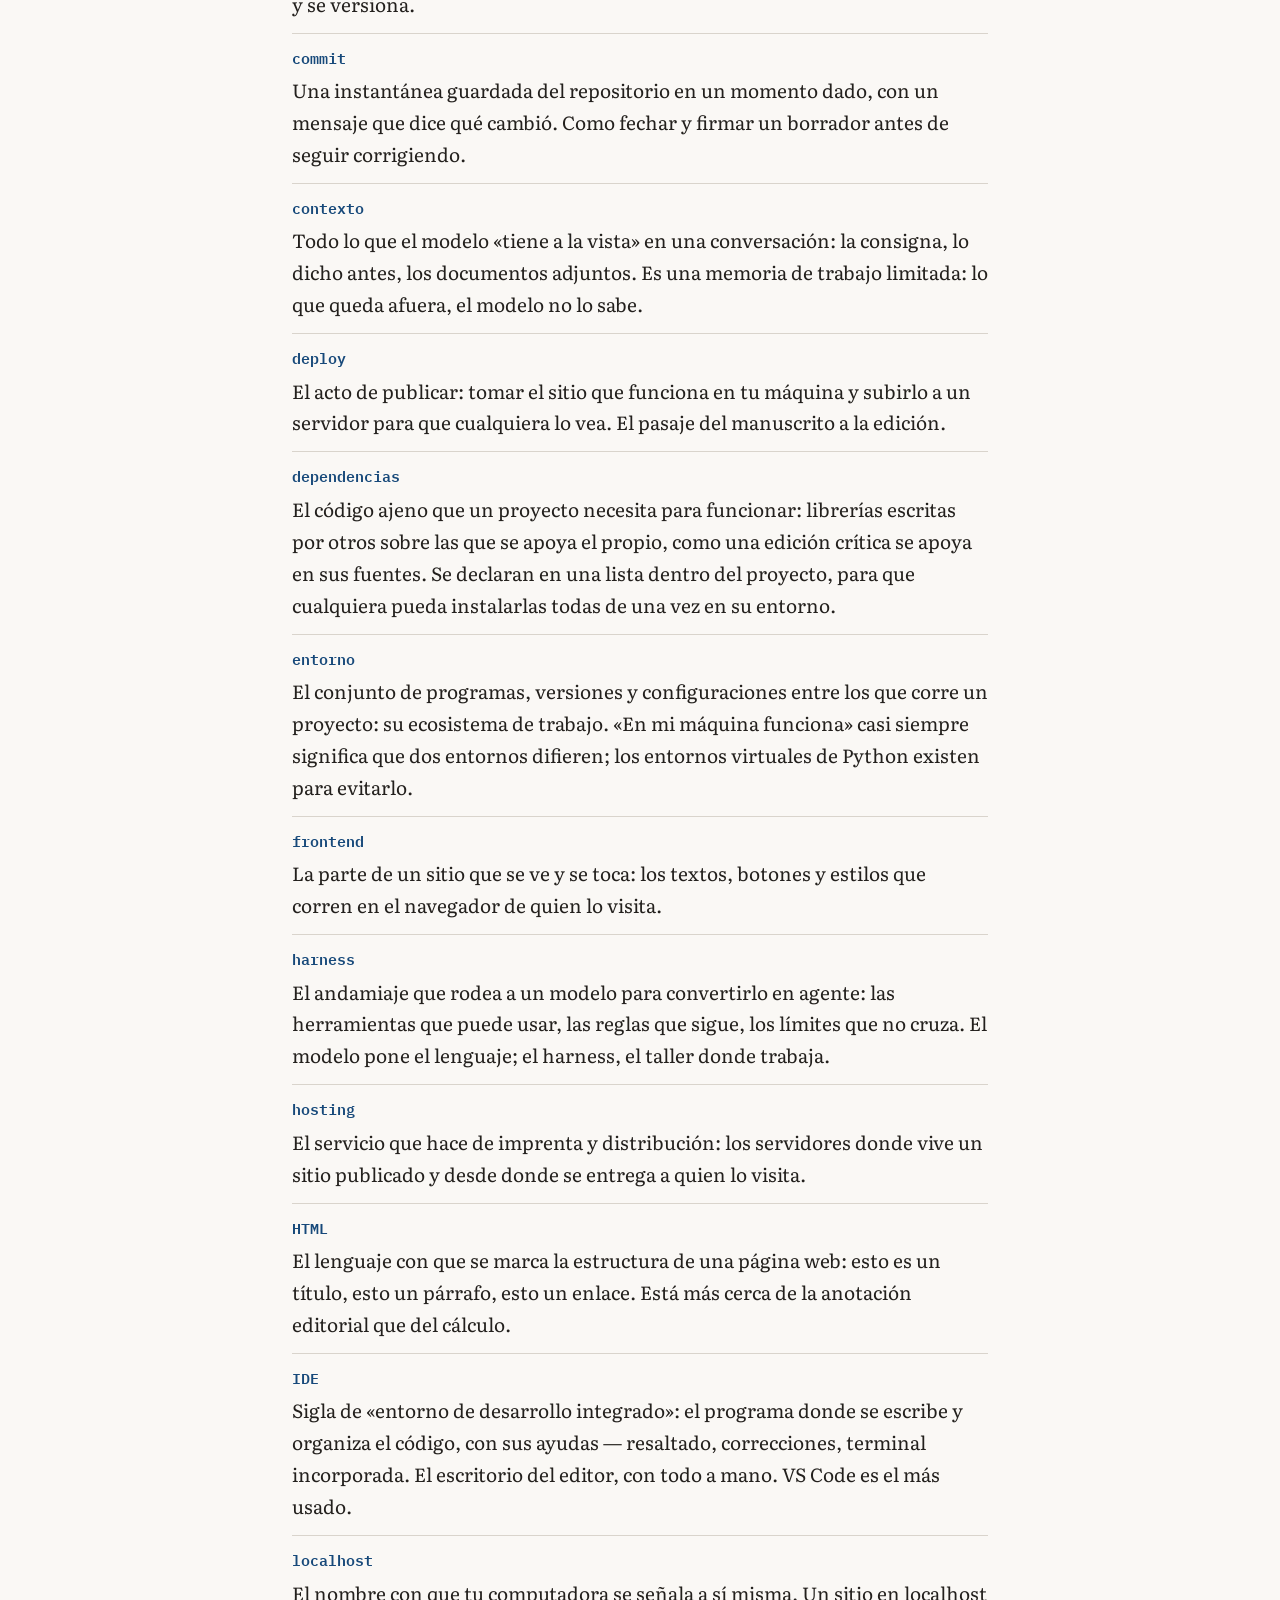
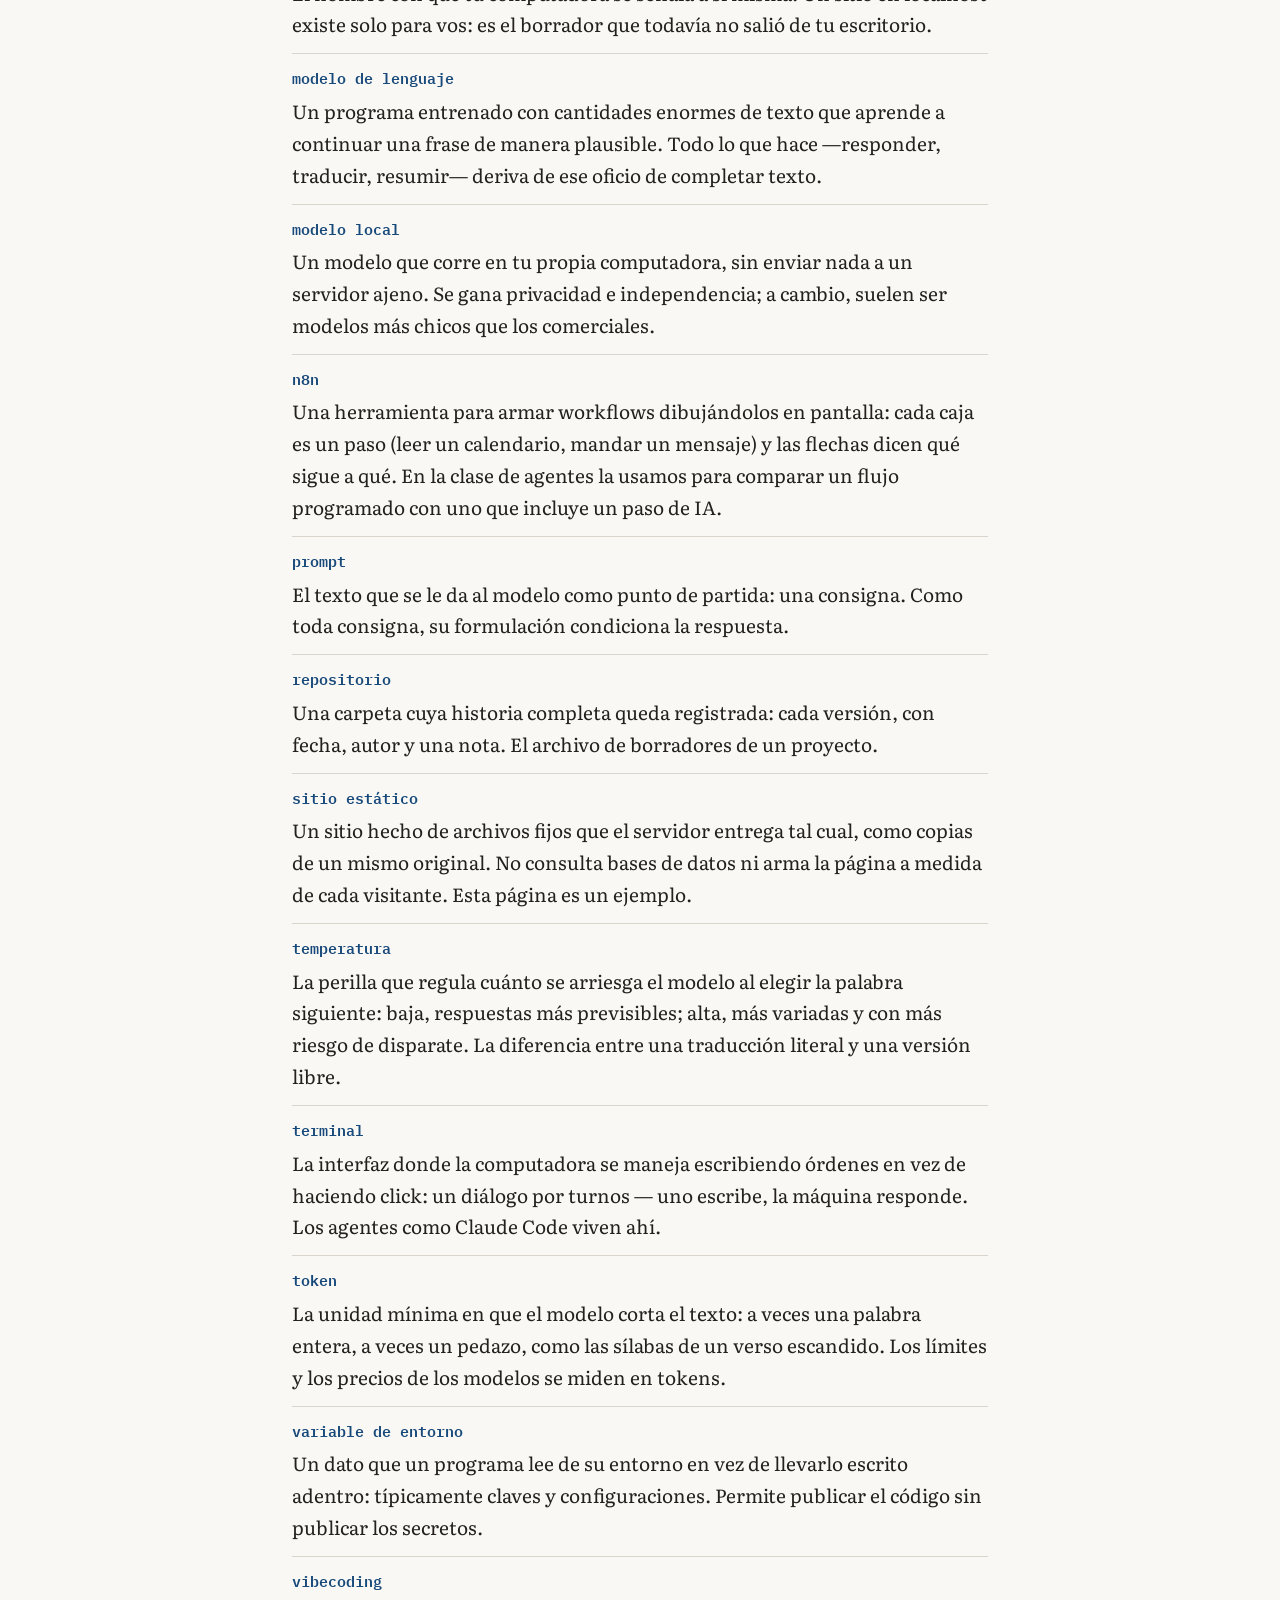
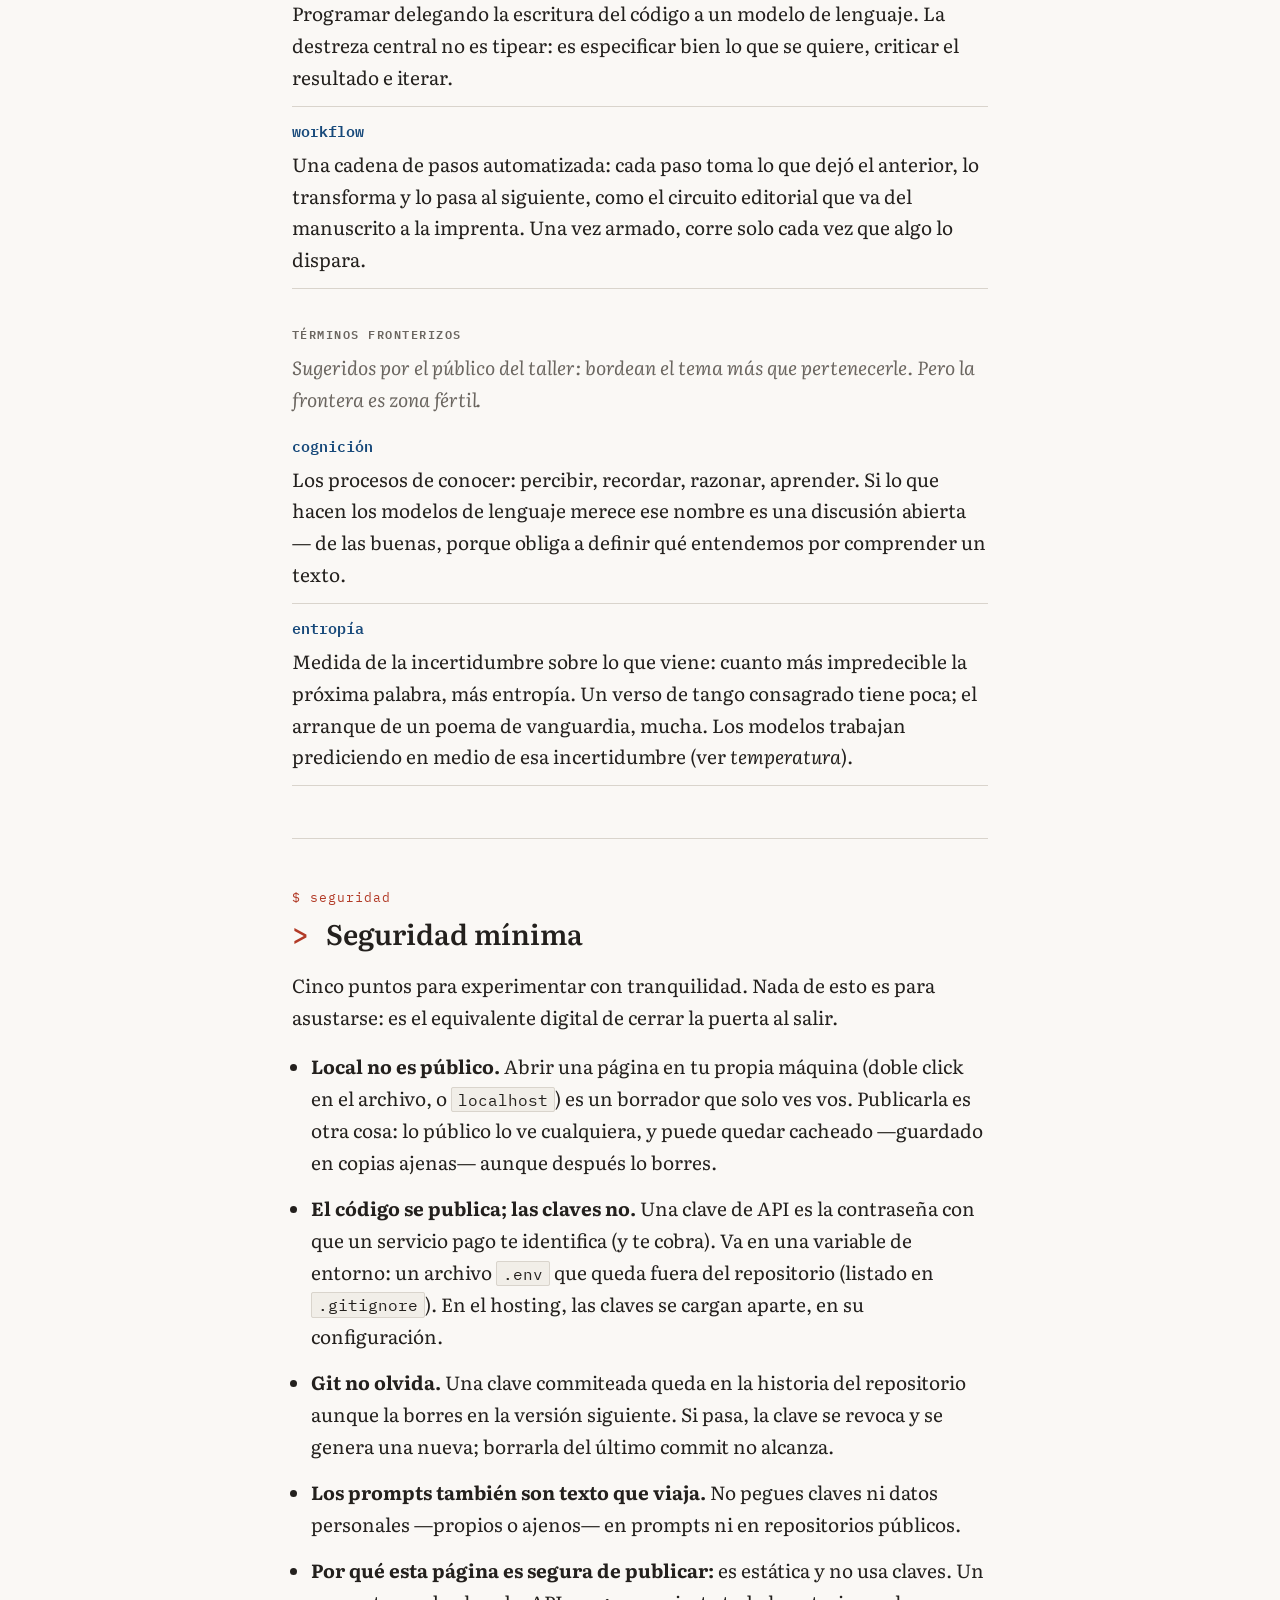
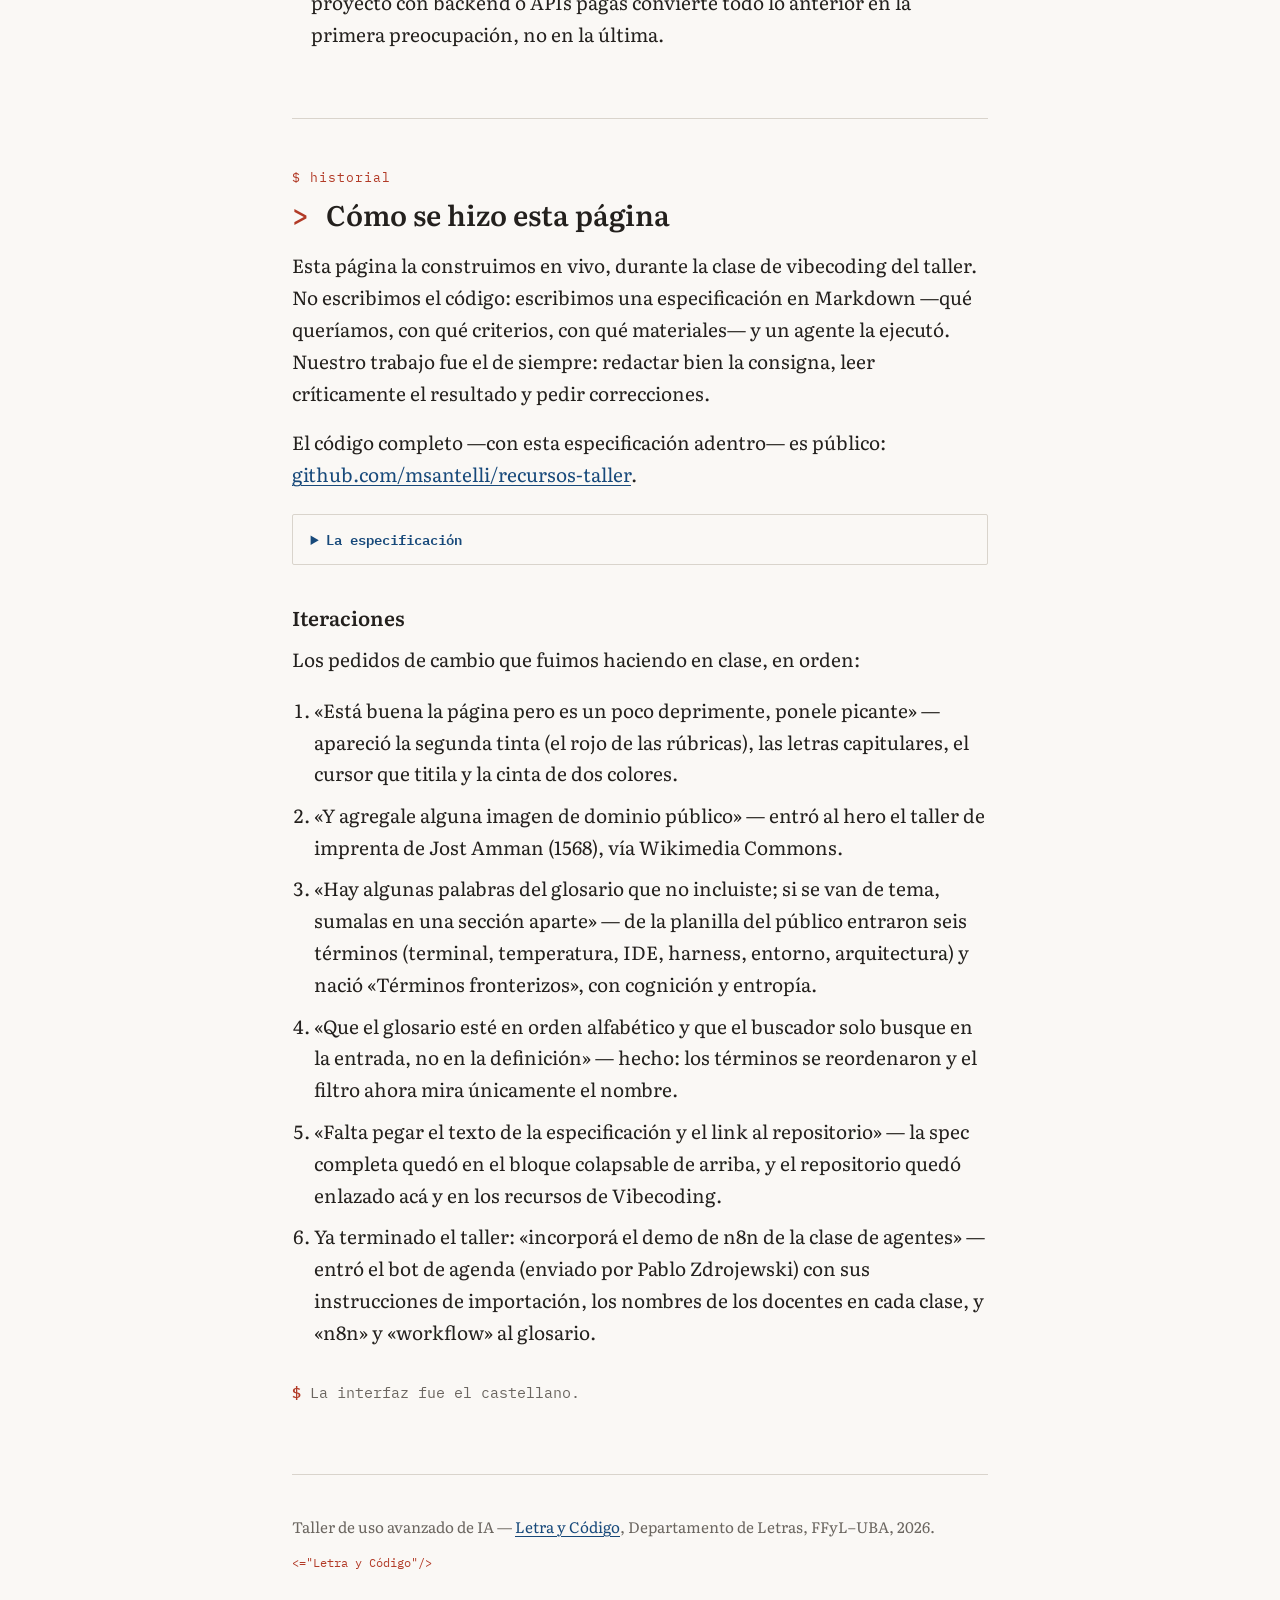
==== commit 1f93a5de: "Glosario: dependencias Co-Authored-By: Claude Fable 5 <noreply@anthropic.com>" ====
--- a/index.html
+++ b/index.html
@@ -392,6 +392,10 @@
             <div class="termino">
               <dt>deploy</dt>
               <dd>El acto de publicar: tomar el sitio que funciona en tu máquina y subirlo a un servidor para que cualquiera lo vea. El pasaje del manuscrito a la edición.</dd>
+            </div>
+            <div class="termino">
+              <dt>dependencias</dt>
+              <dd>El código ajeno que un proyecto necesita para funcionar: librerías escritas por otros sobre las que se apoya el propio, como una edición crítica se apoya en sus fuentes. Se declaran en una lista dentro del proyecto, para que cualquiera pueda instalarlas todas de una vez en su entorno.</dd>
             </div>
             <div class="termino">
               <dt>entorno</dt>
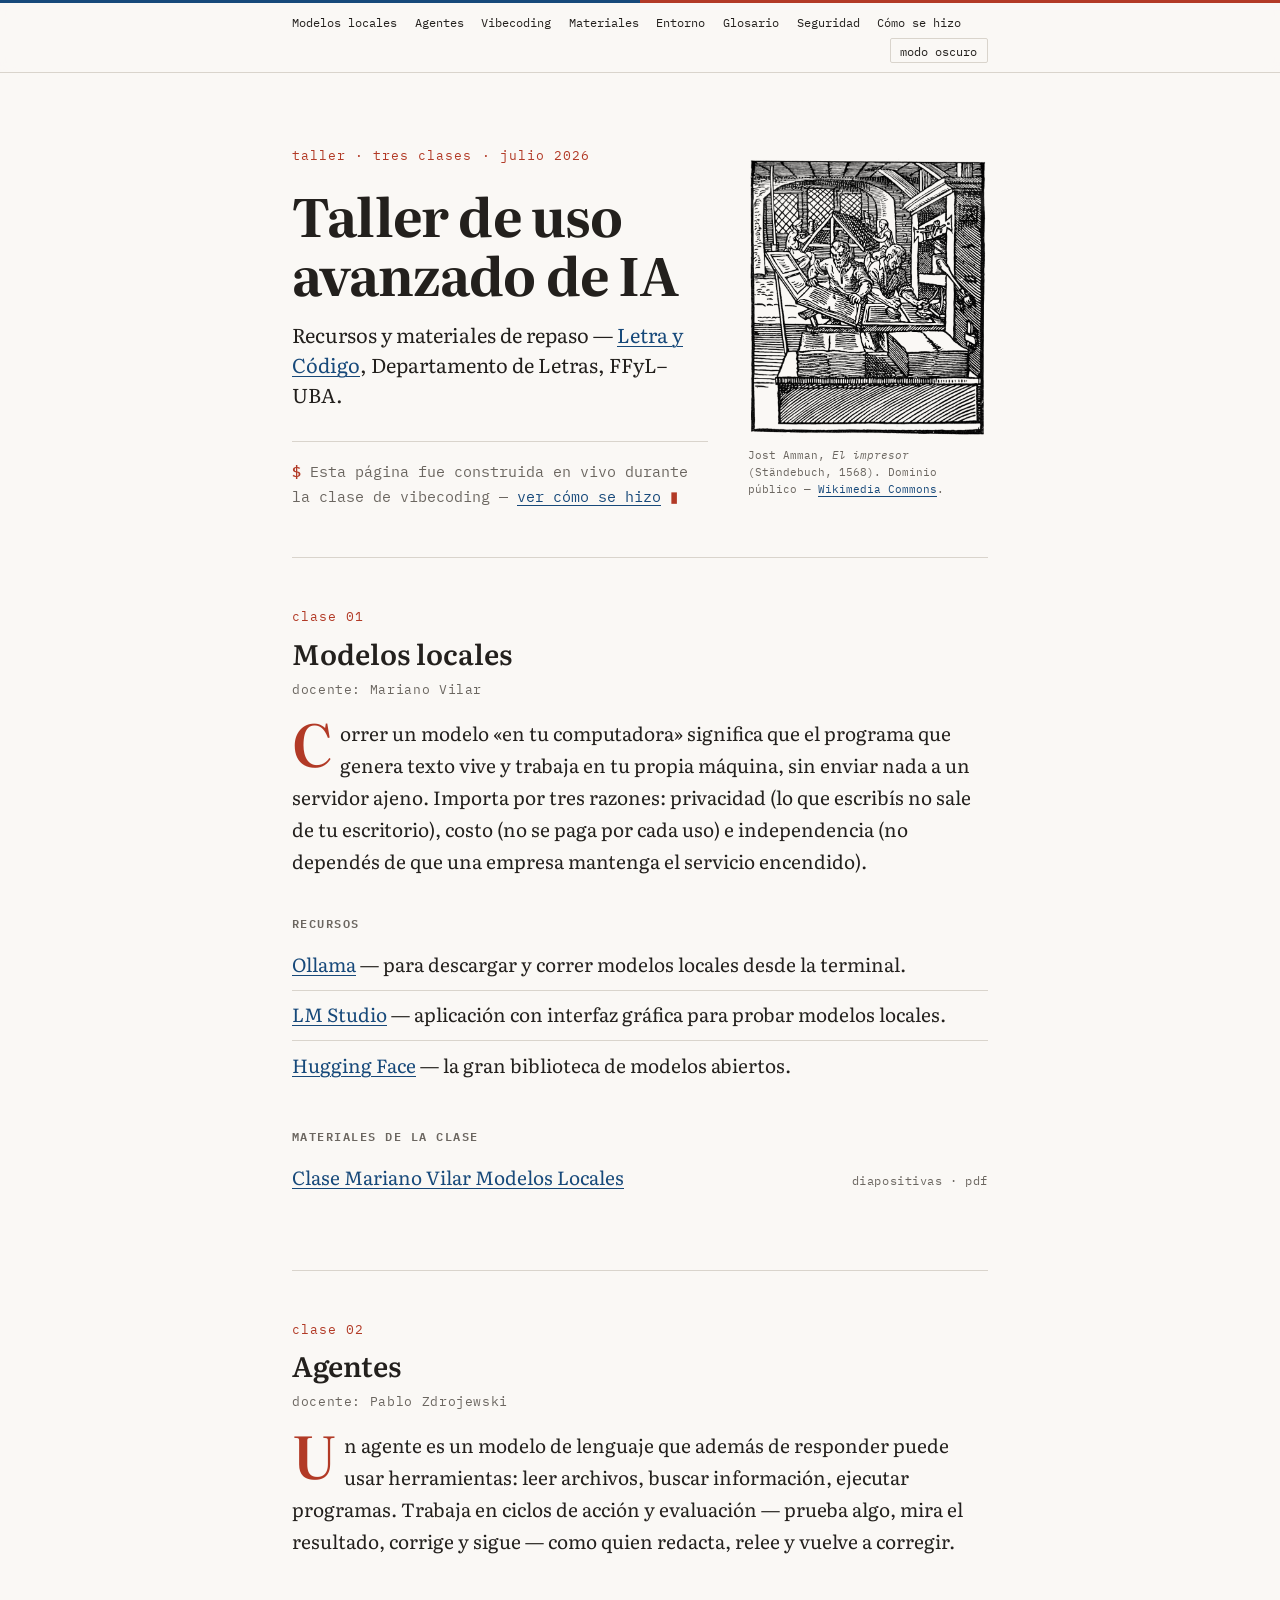
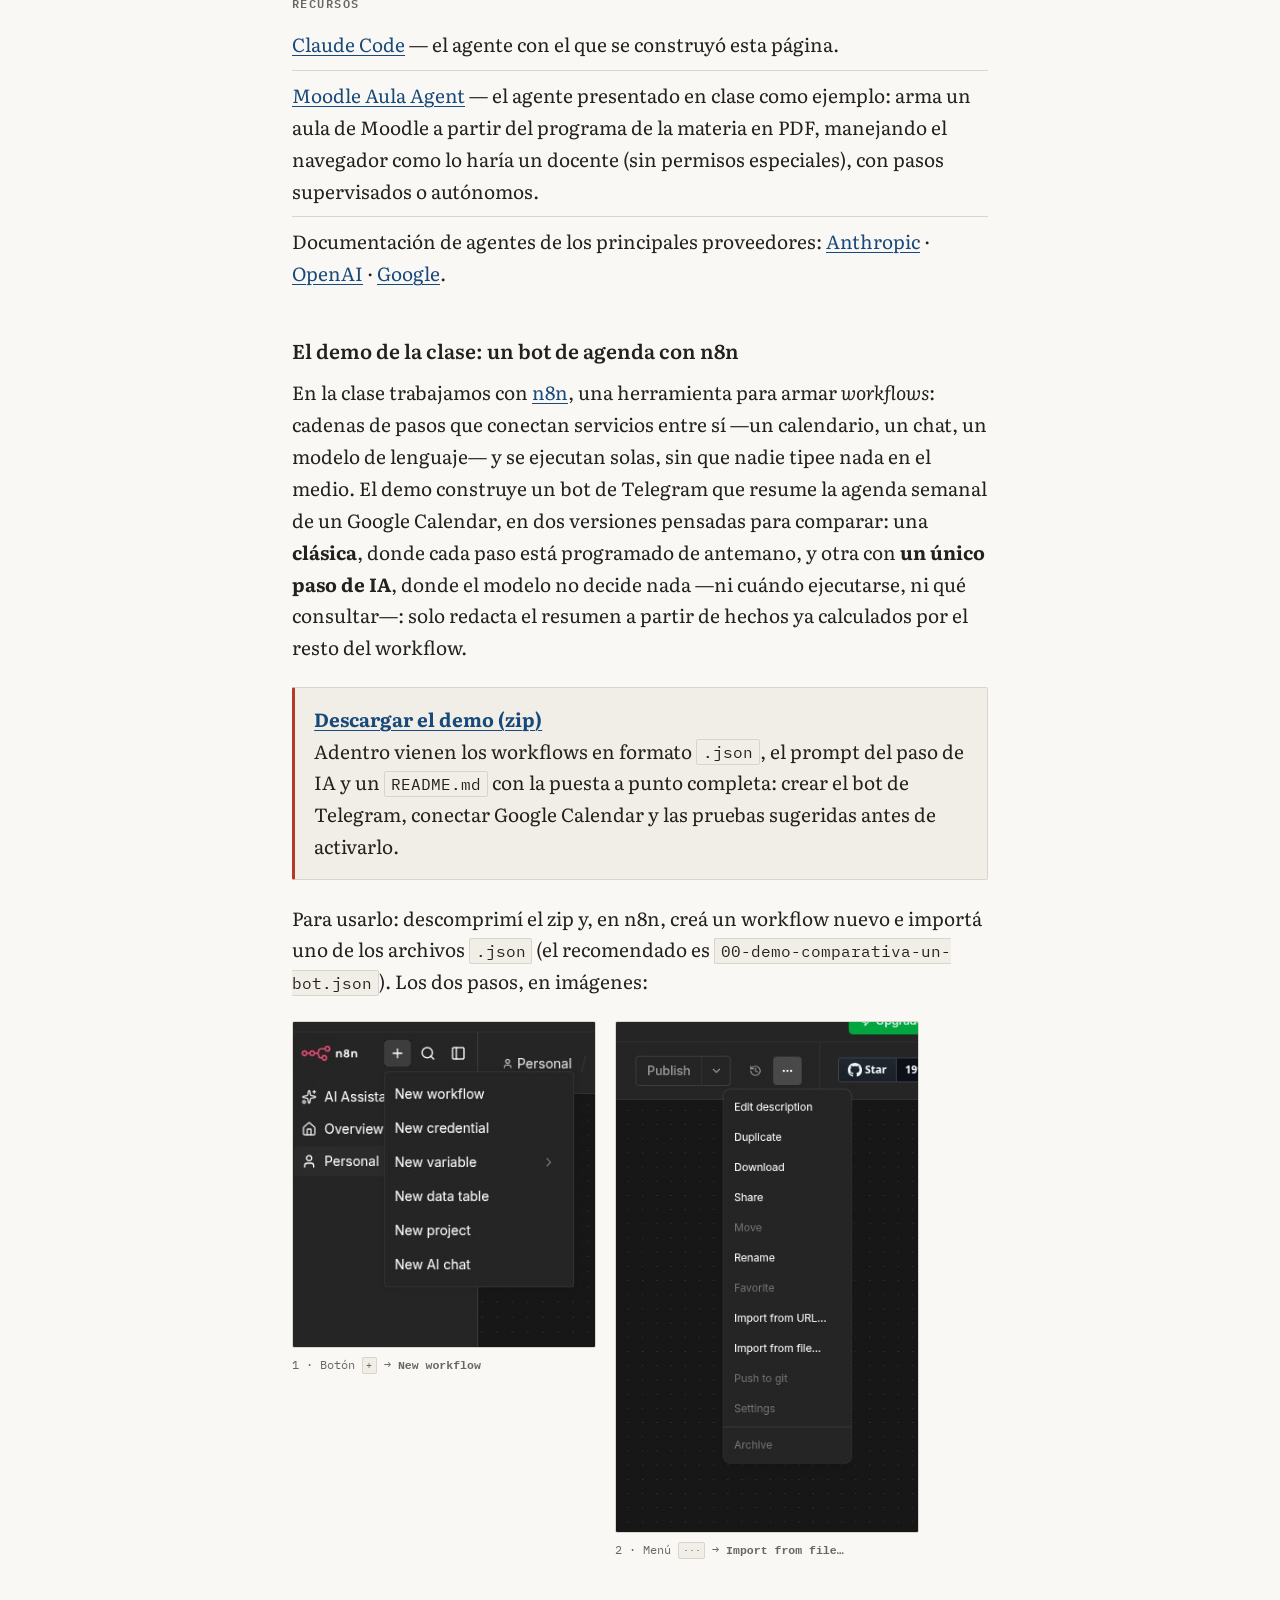
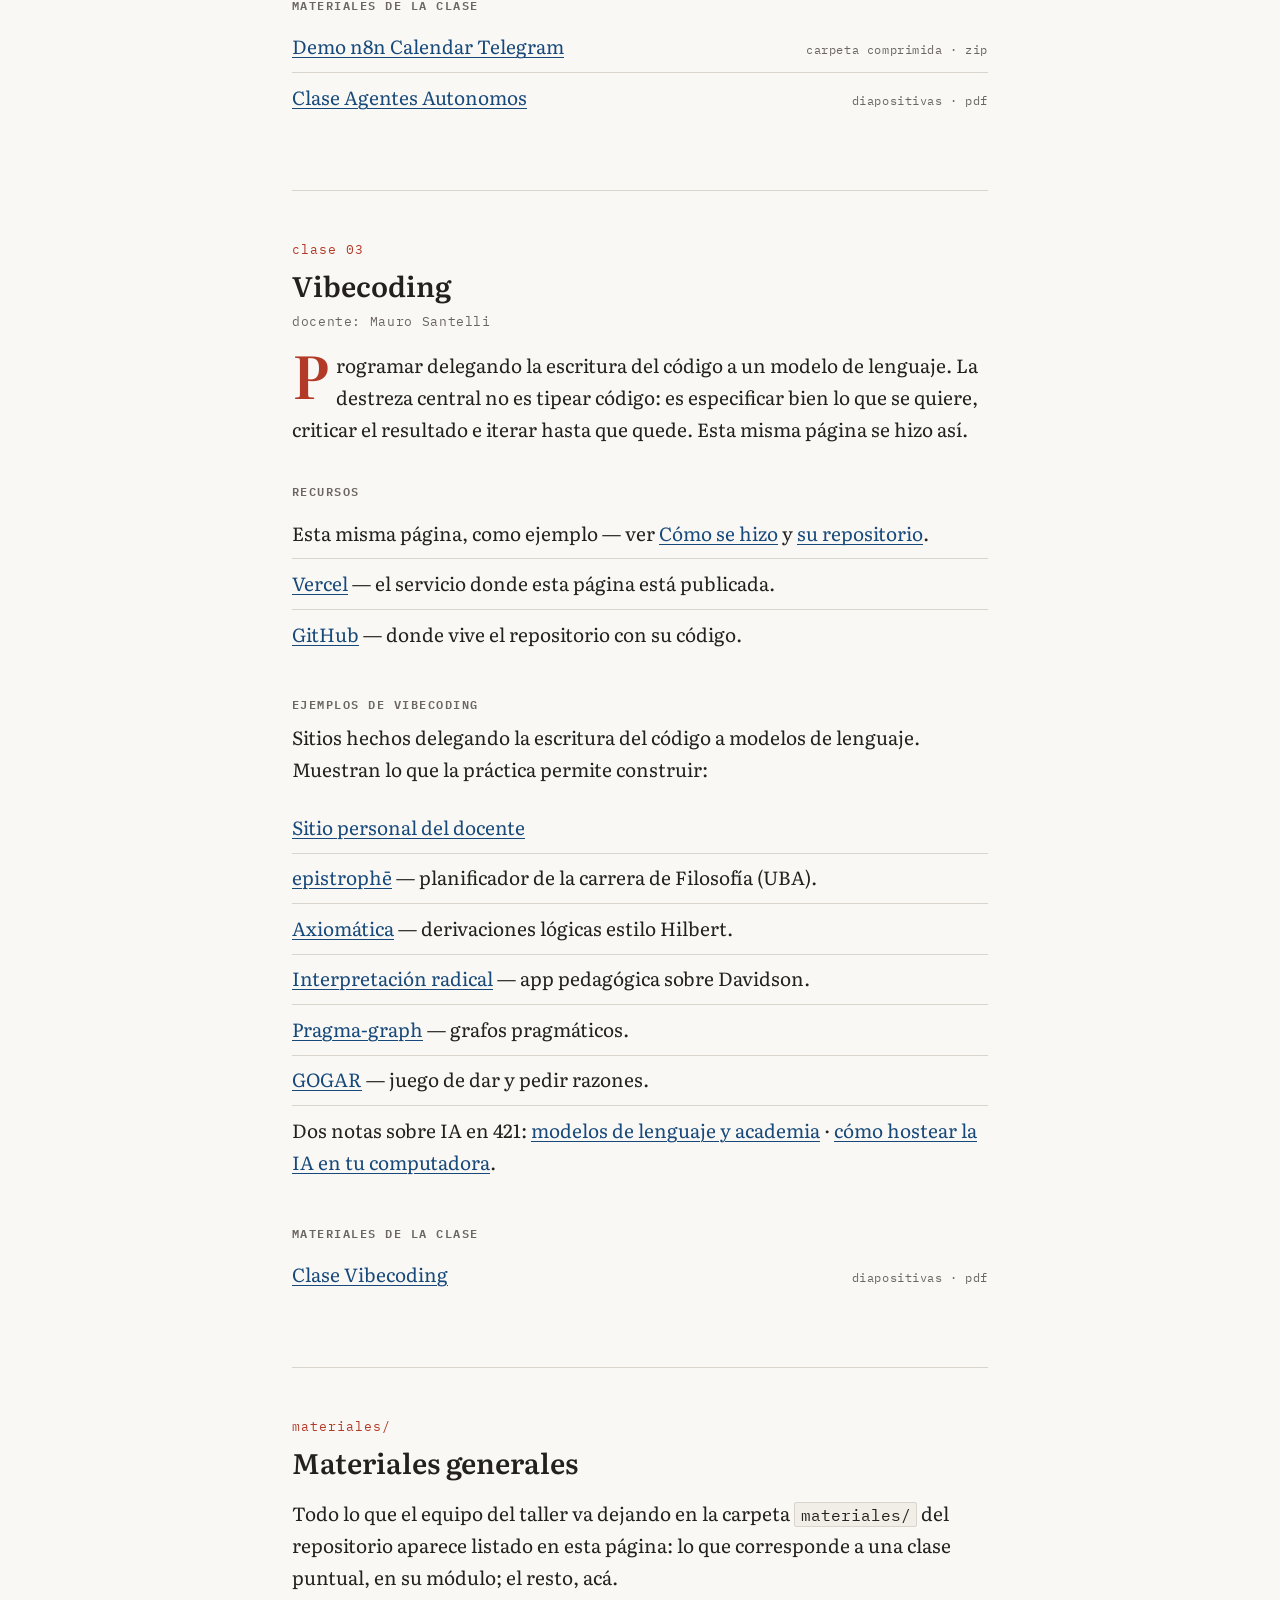
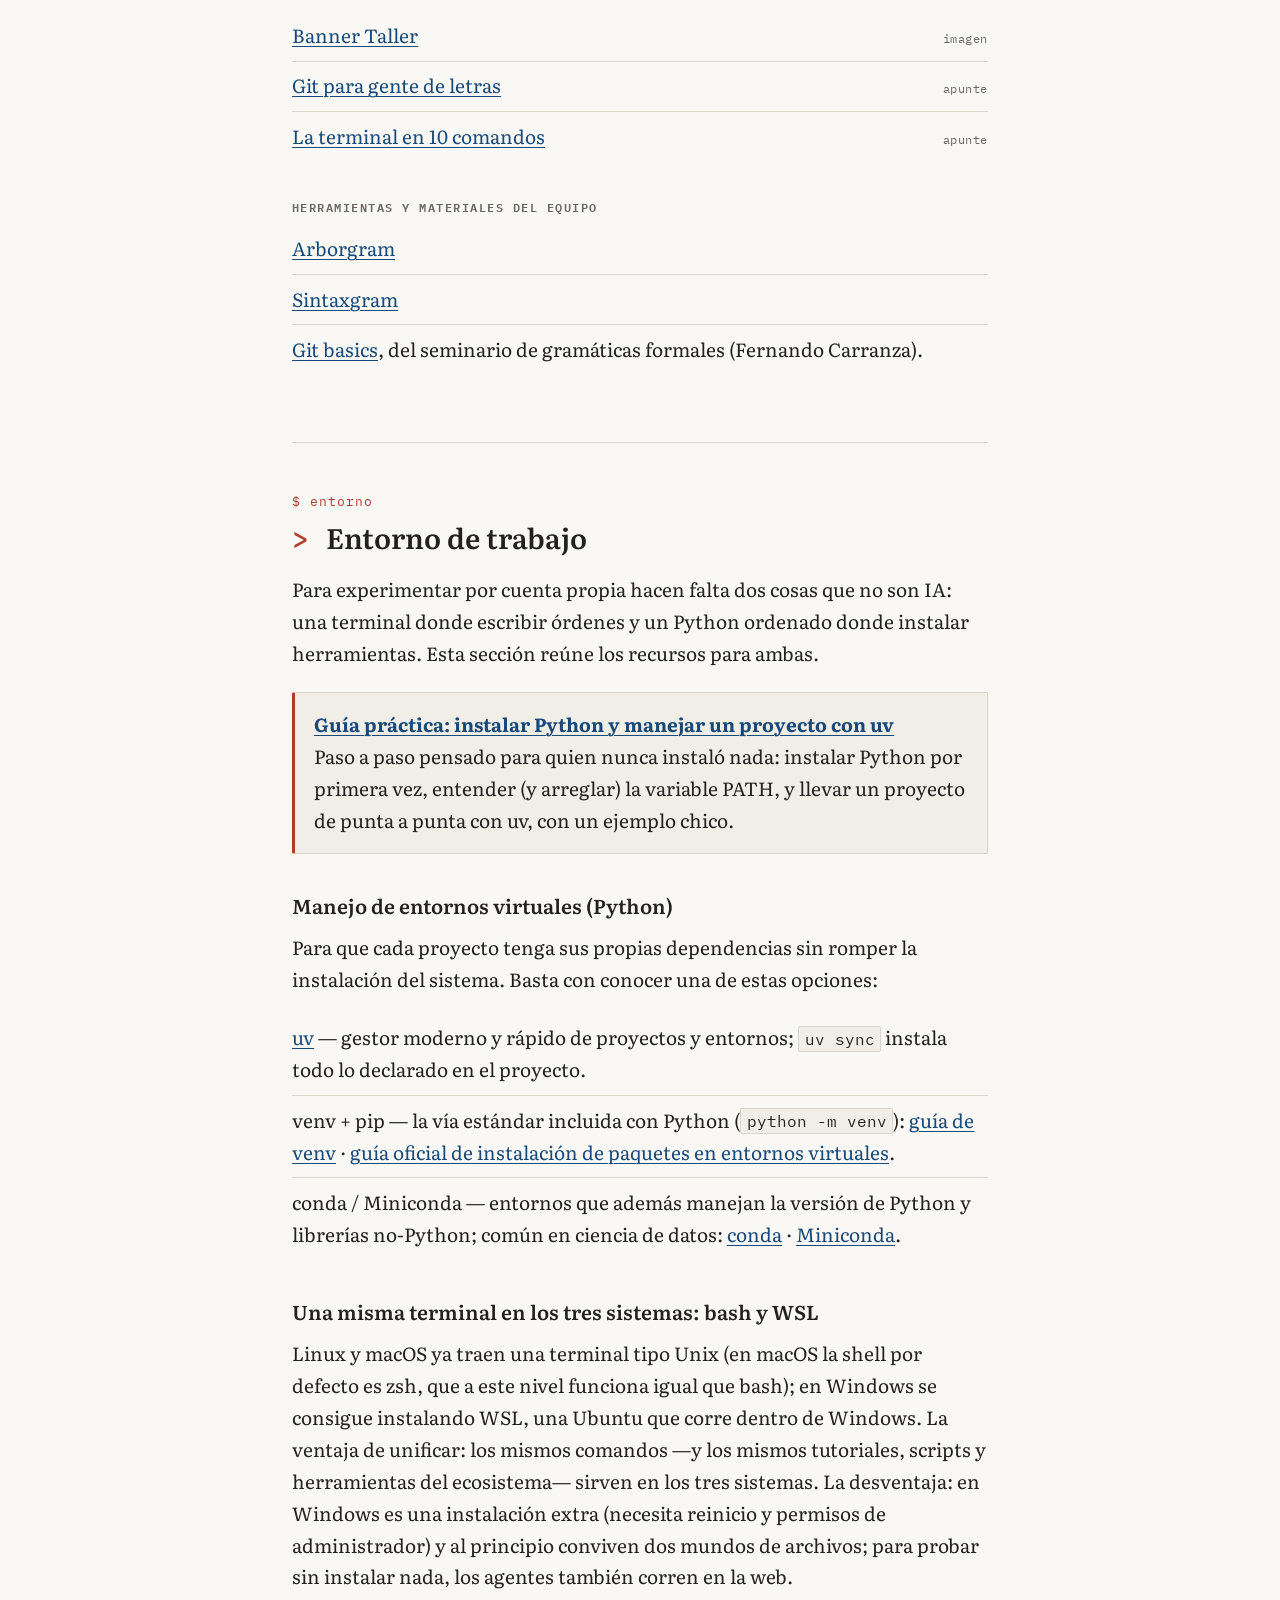
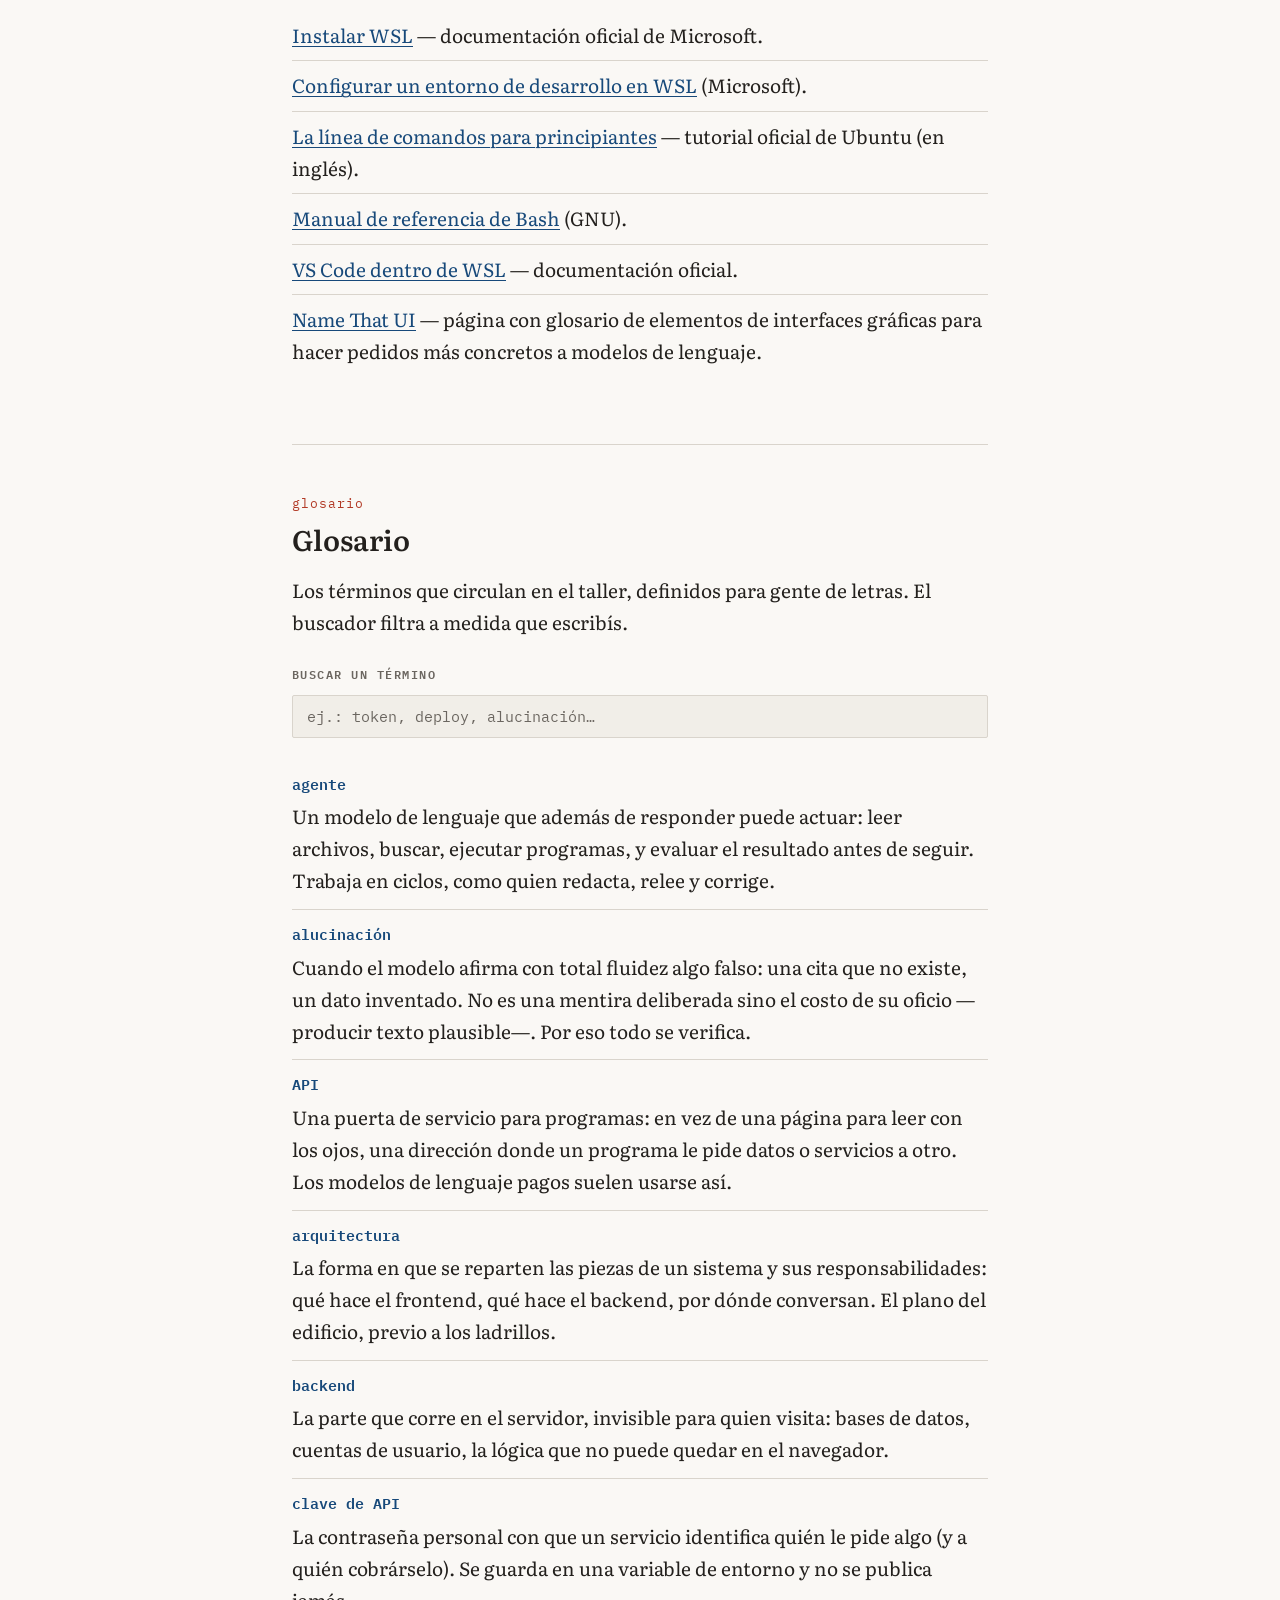
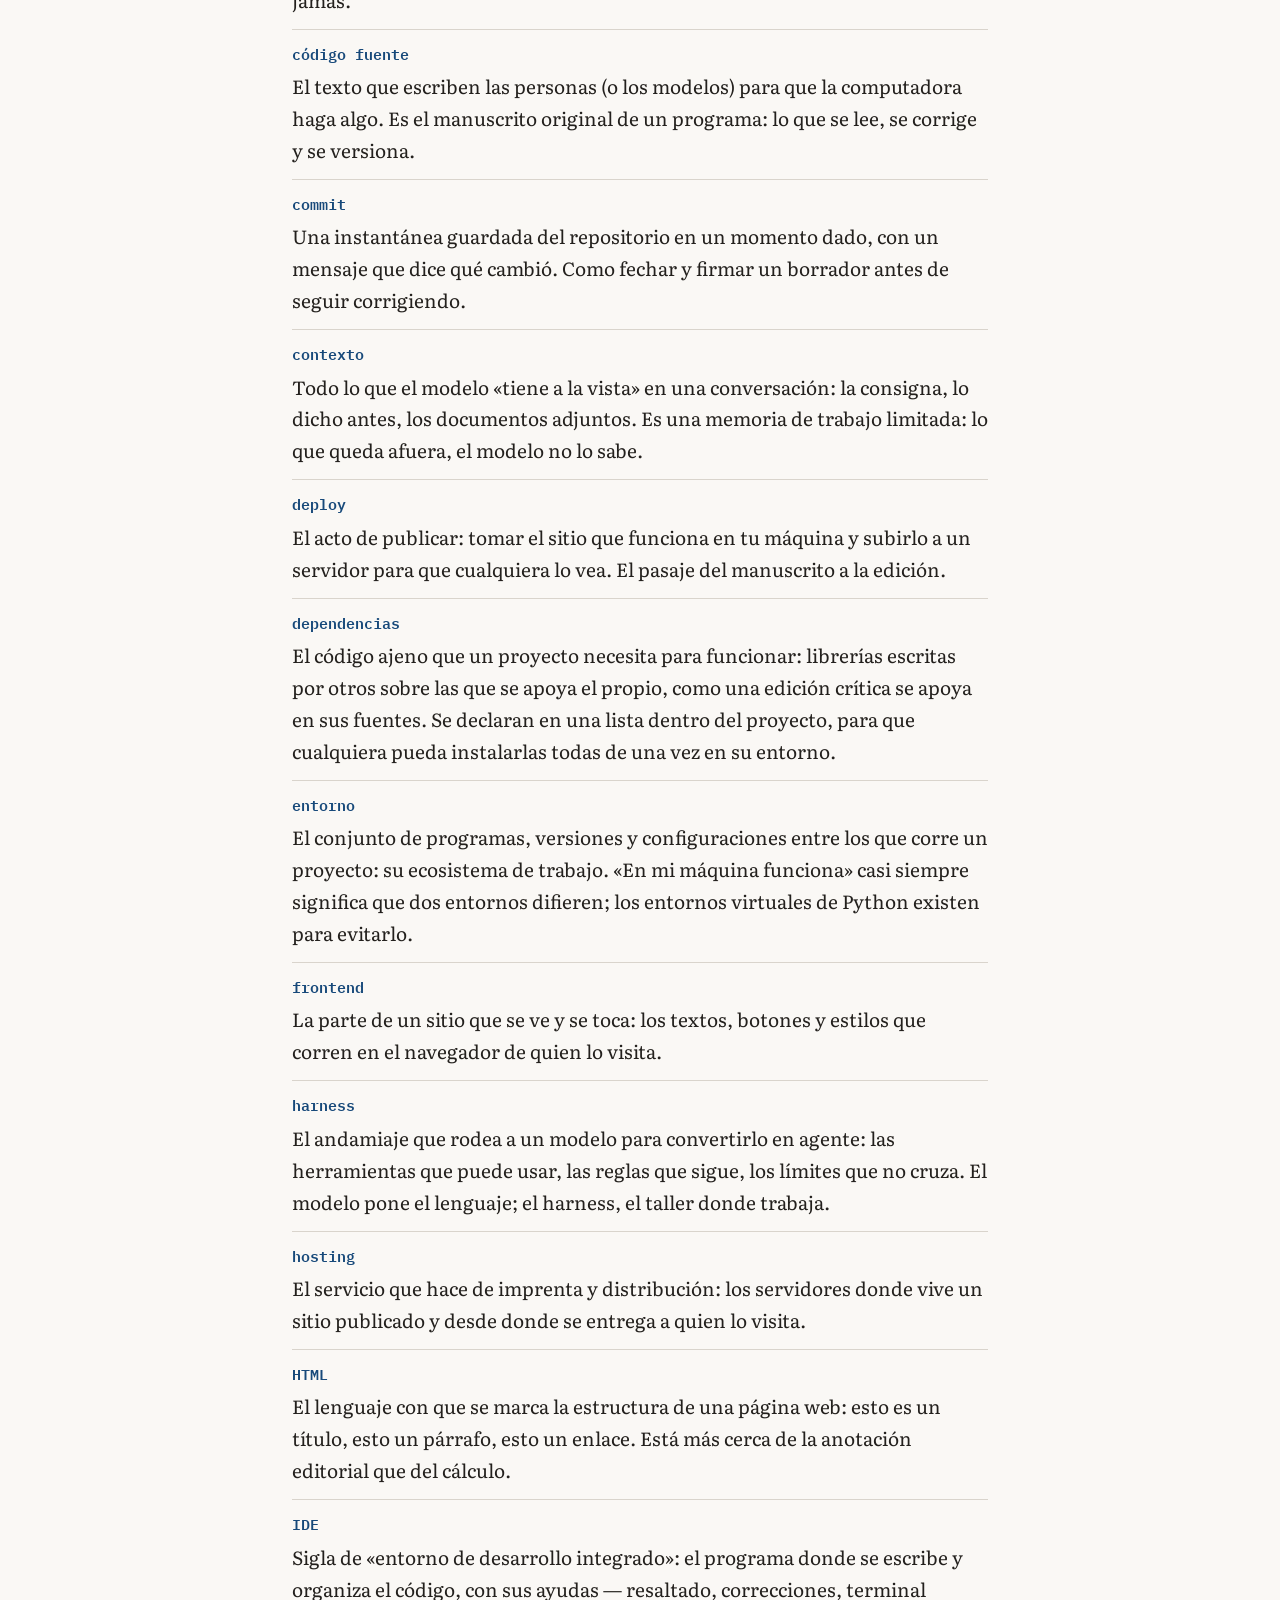
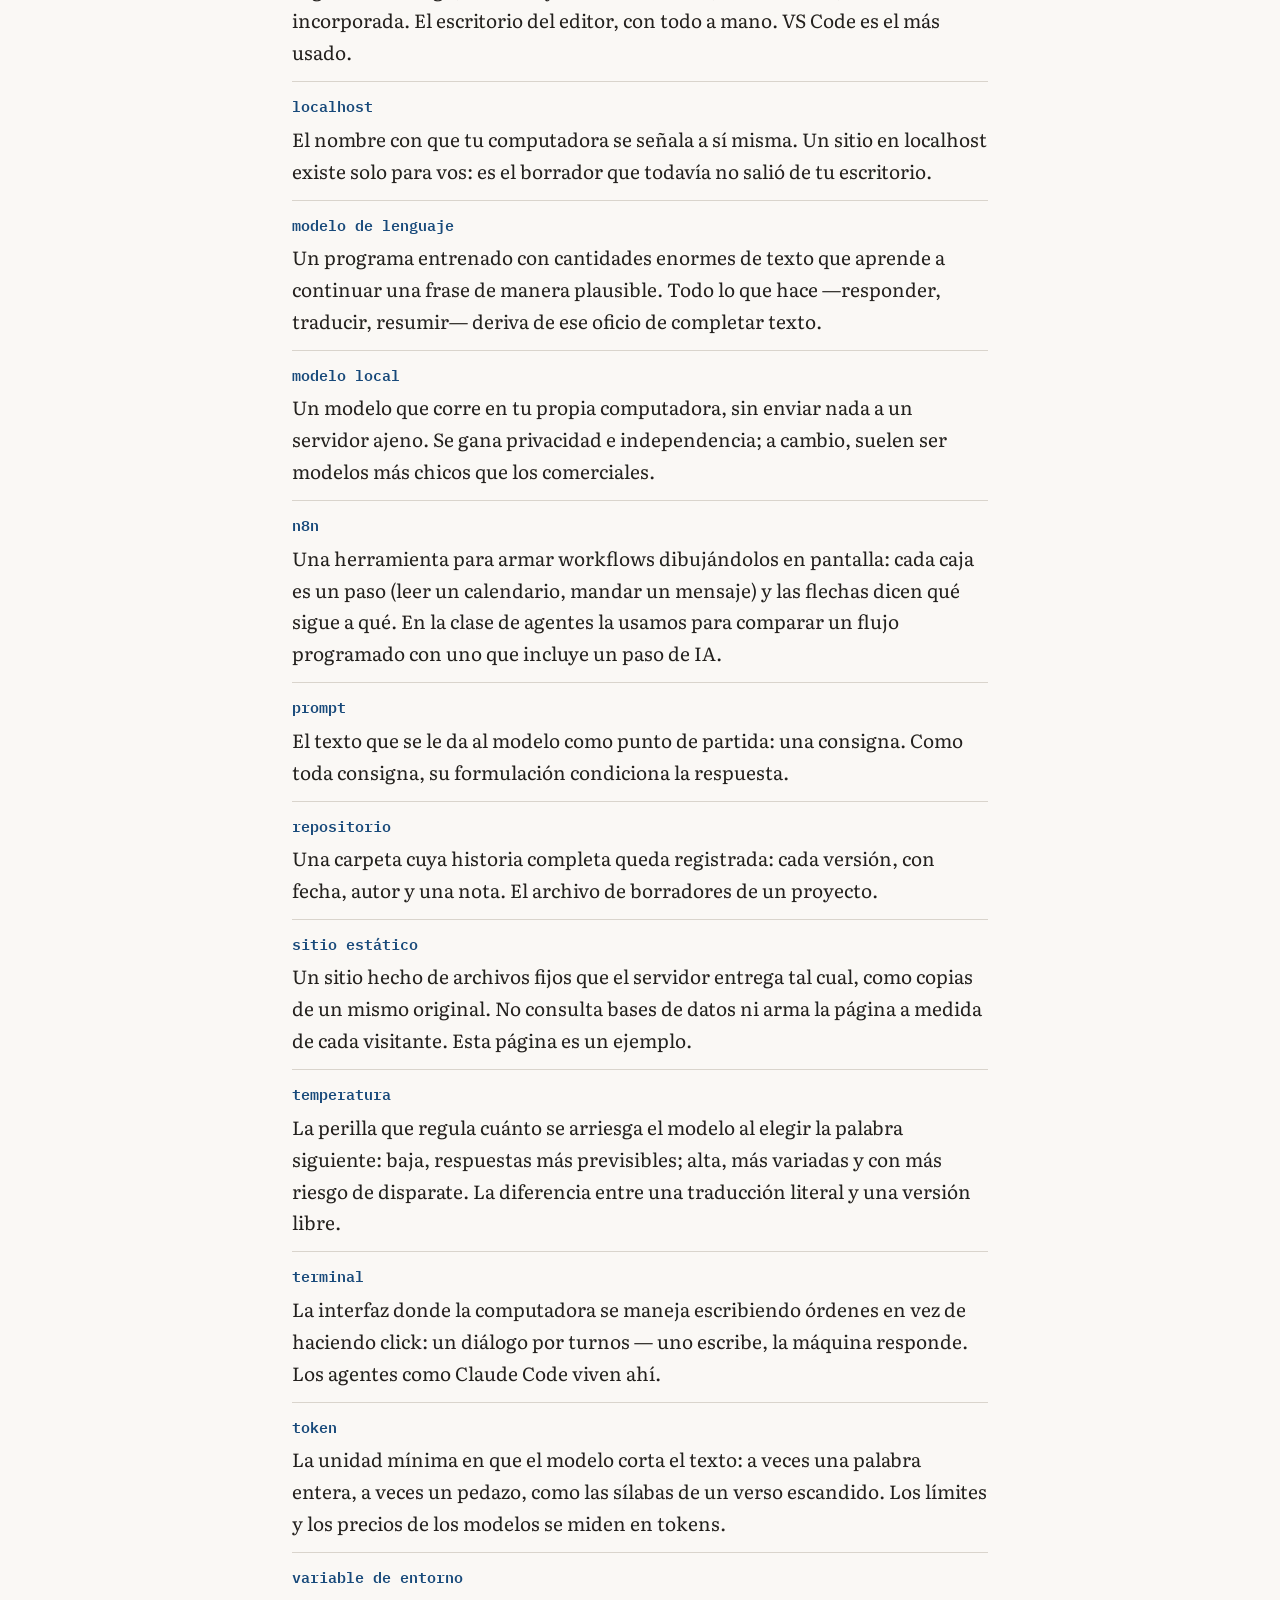
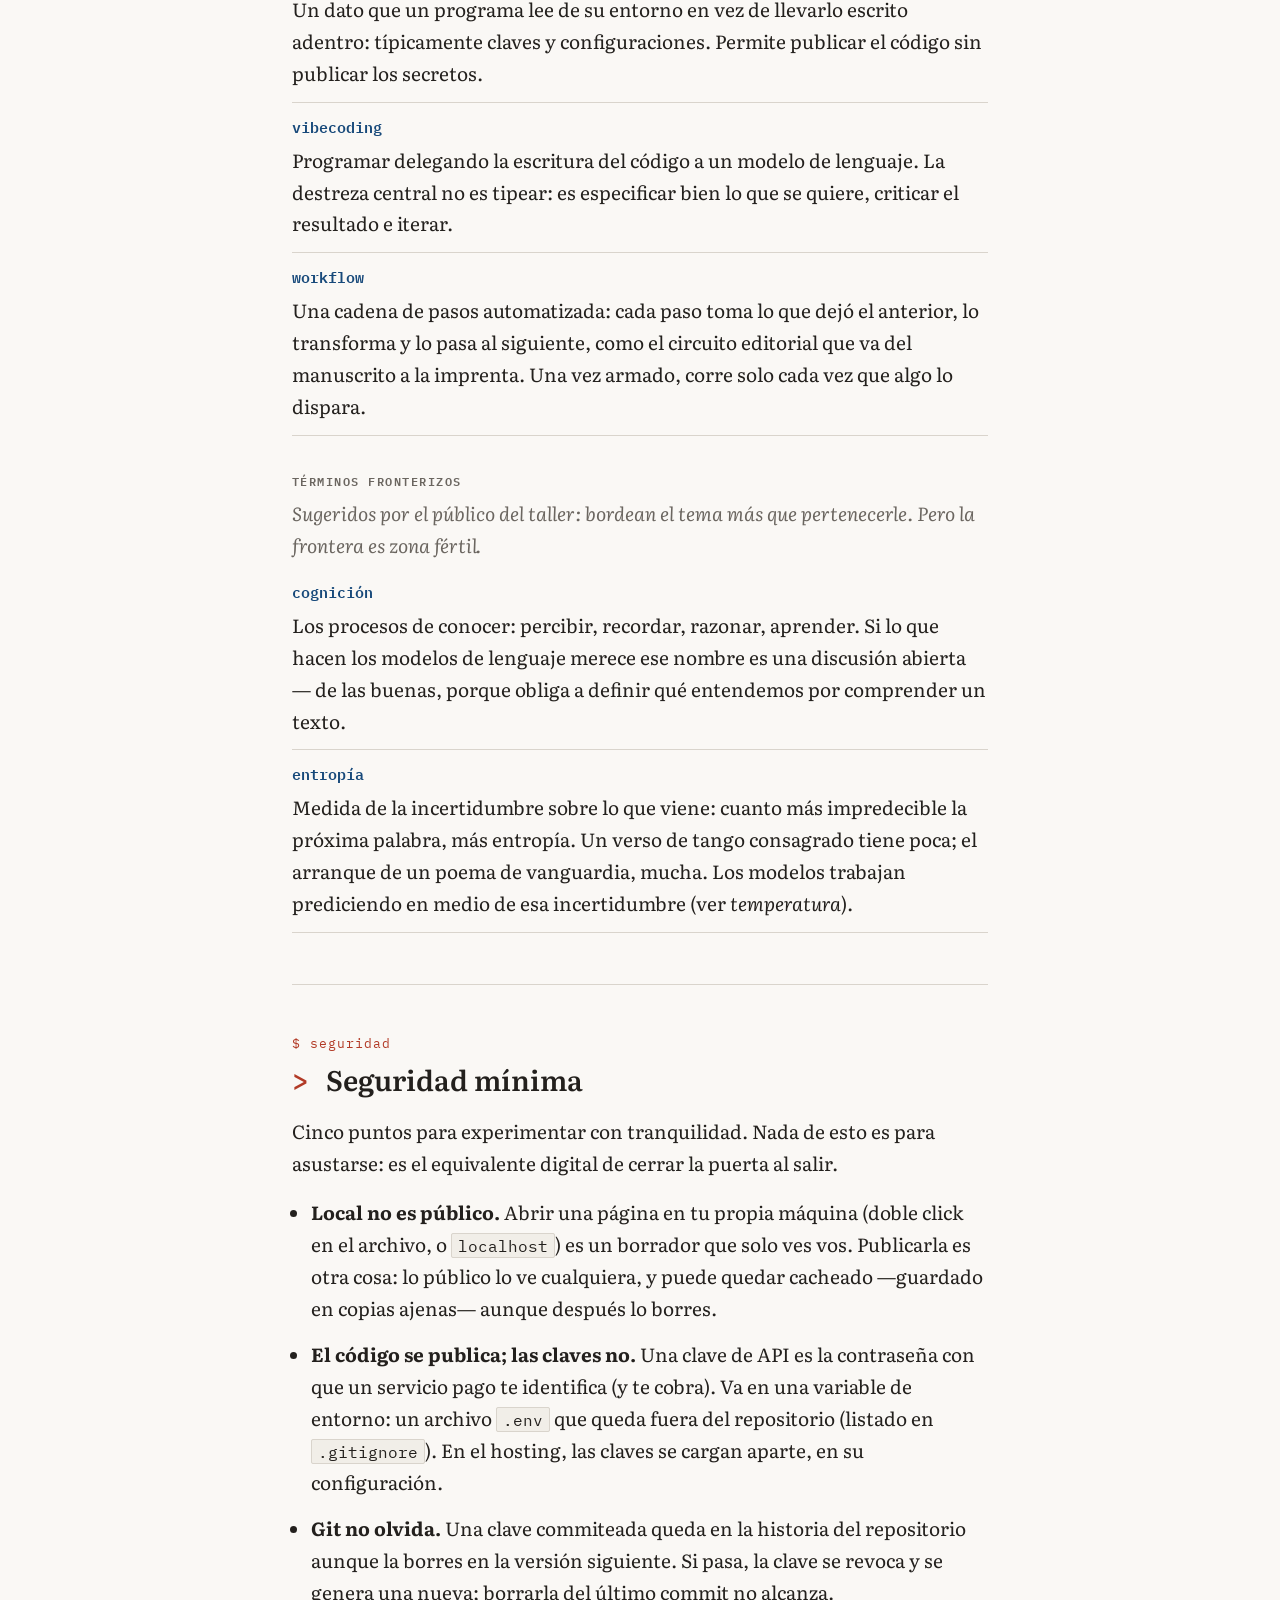
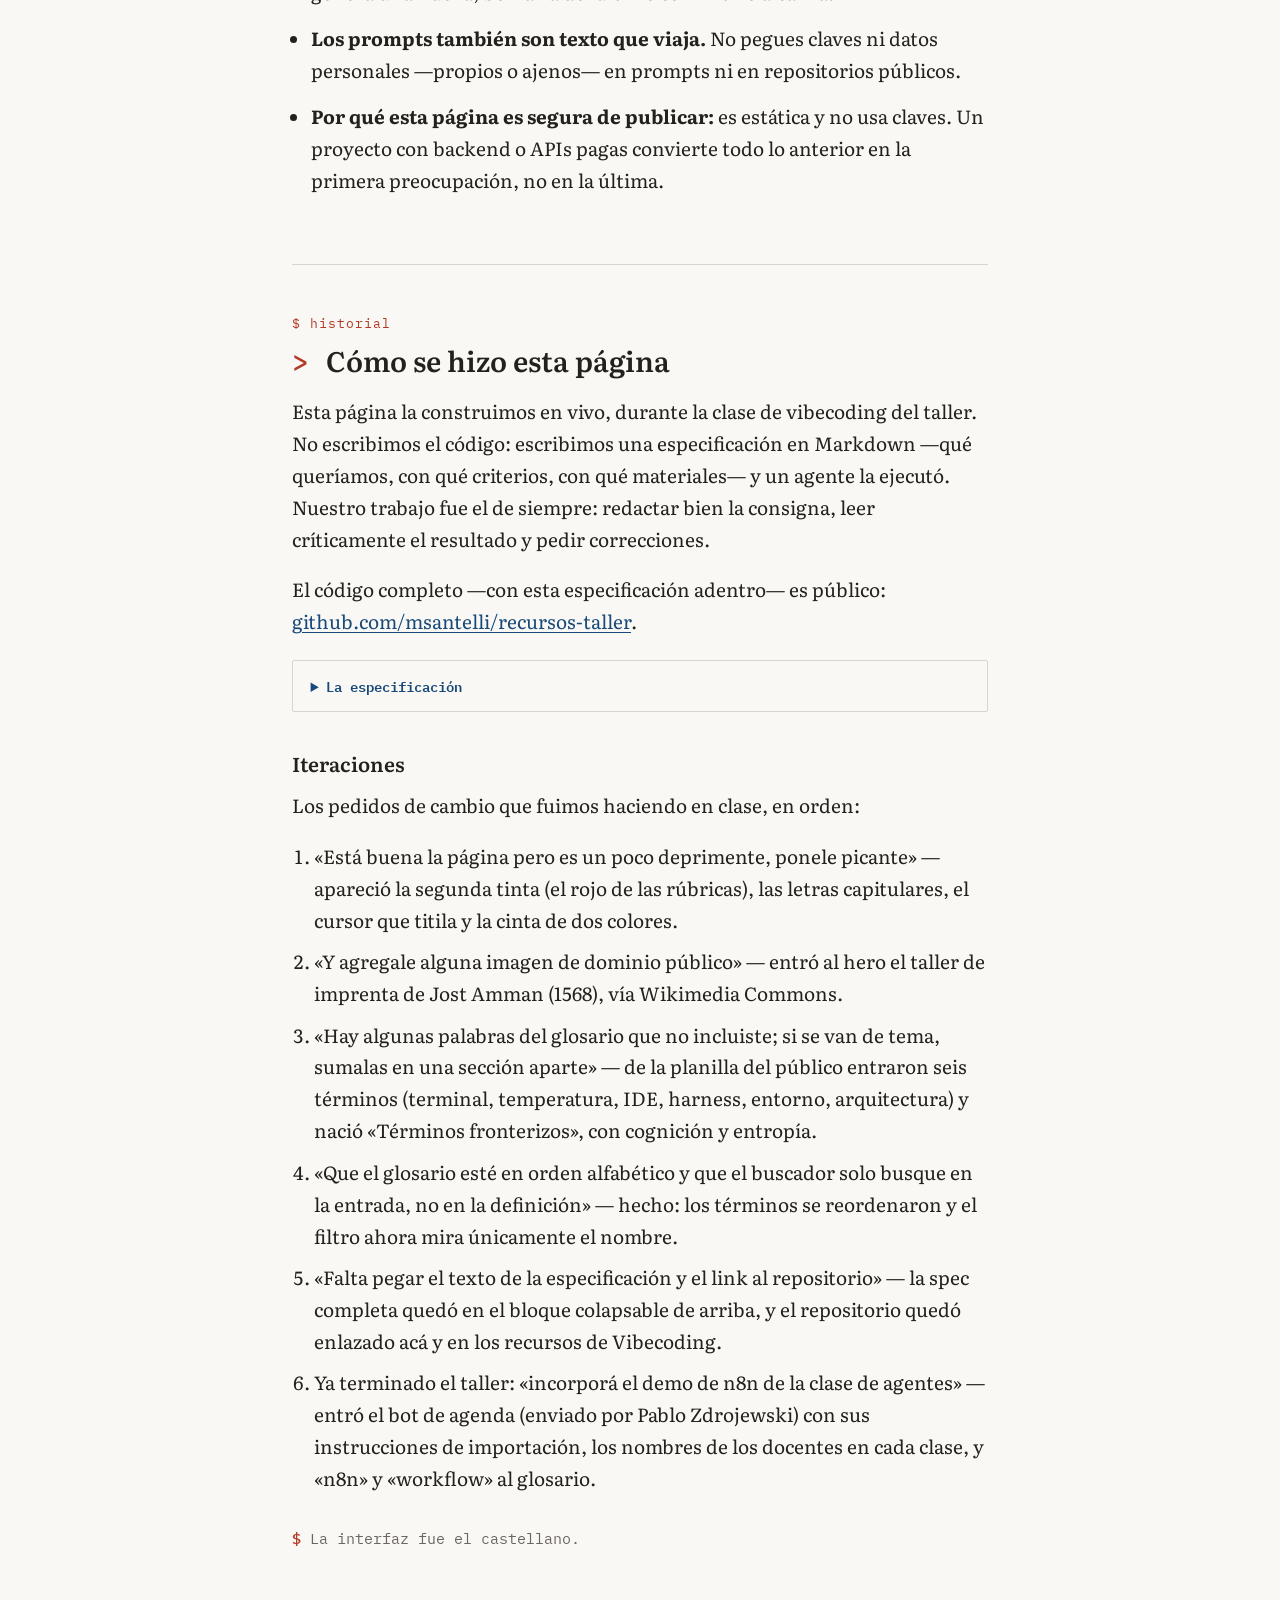
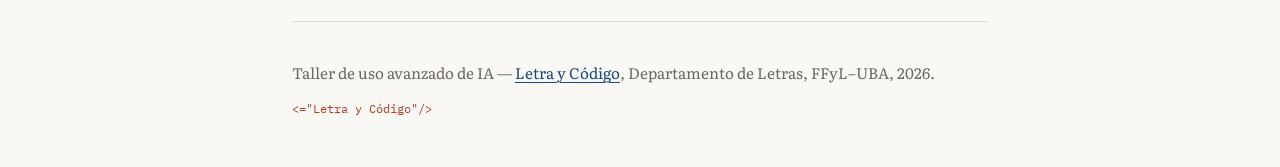
==== commit 5160b042: "Moodle Aula Agent en los recursos de la clase de agentes Co-Authored-By: Claude Fable 5 <noreply@ant" ====
--- a/index.html
+++ b/index.html
@@ -133,6 +133,7 @@
         <h3 class="subtitulo-lista">Recursos</h3>
         <ul class="lista-recursos">
           <li><a href="https://claude.com/claude-code">Claude Code</a> — el agente con el que se construyó esta página.</li>
+          <li><a href="https://github.com/pablozd/moodle-aula-agent">Moodle Aula Agent</a> — el agente presentado en clase como ejemplo: arma un aula de Moodle a partir del programa de la materia en PDF, manejando el navegador como lo haría un docente (sin permisos especiales), con pasos supervisados o autónomos.</li>
           <li>Documentación de agentes de los principales proveedores:
             <a href="https://docs.claude.com">Anthropic</a> ·
             <a href="https://platform.openai.com/docs">OpenAI</a> ·
